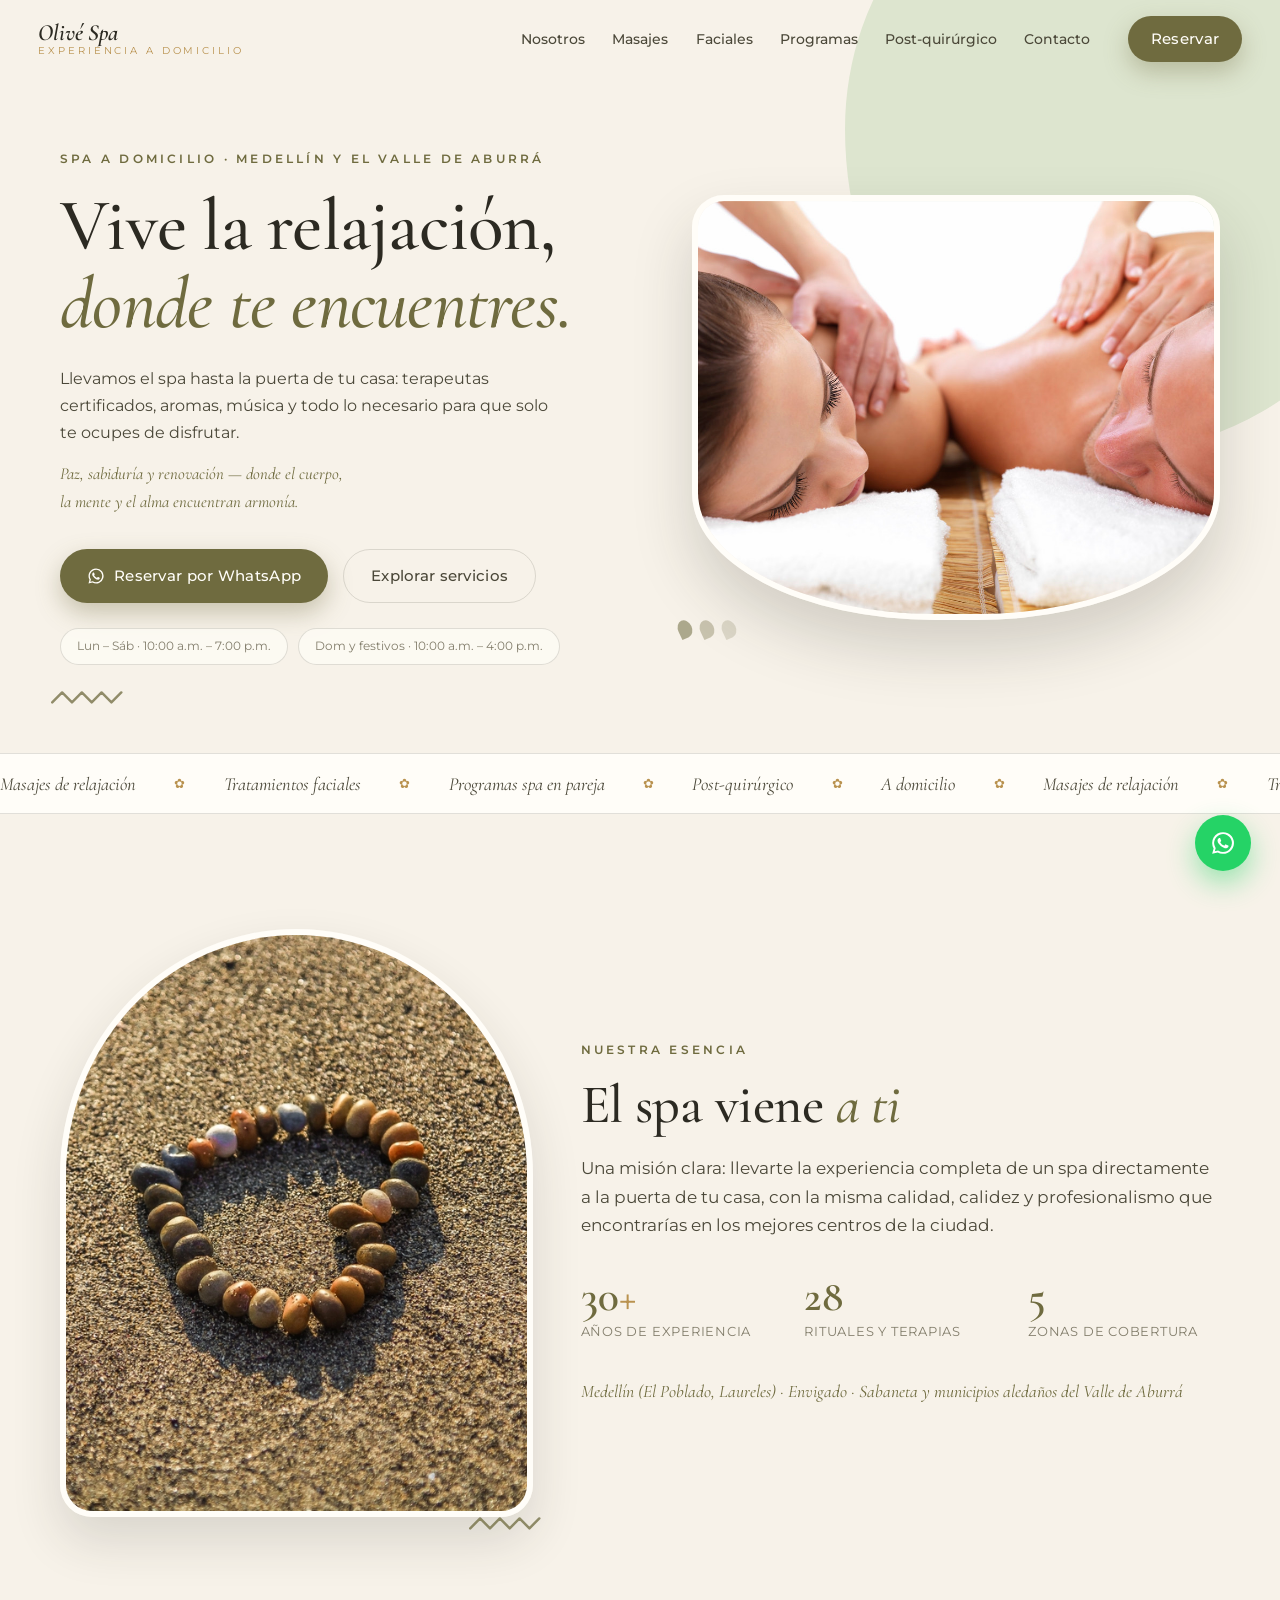
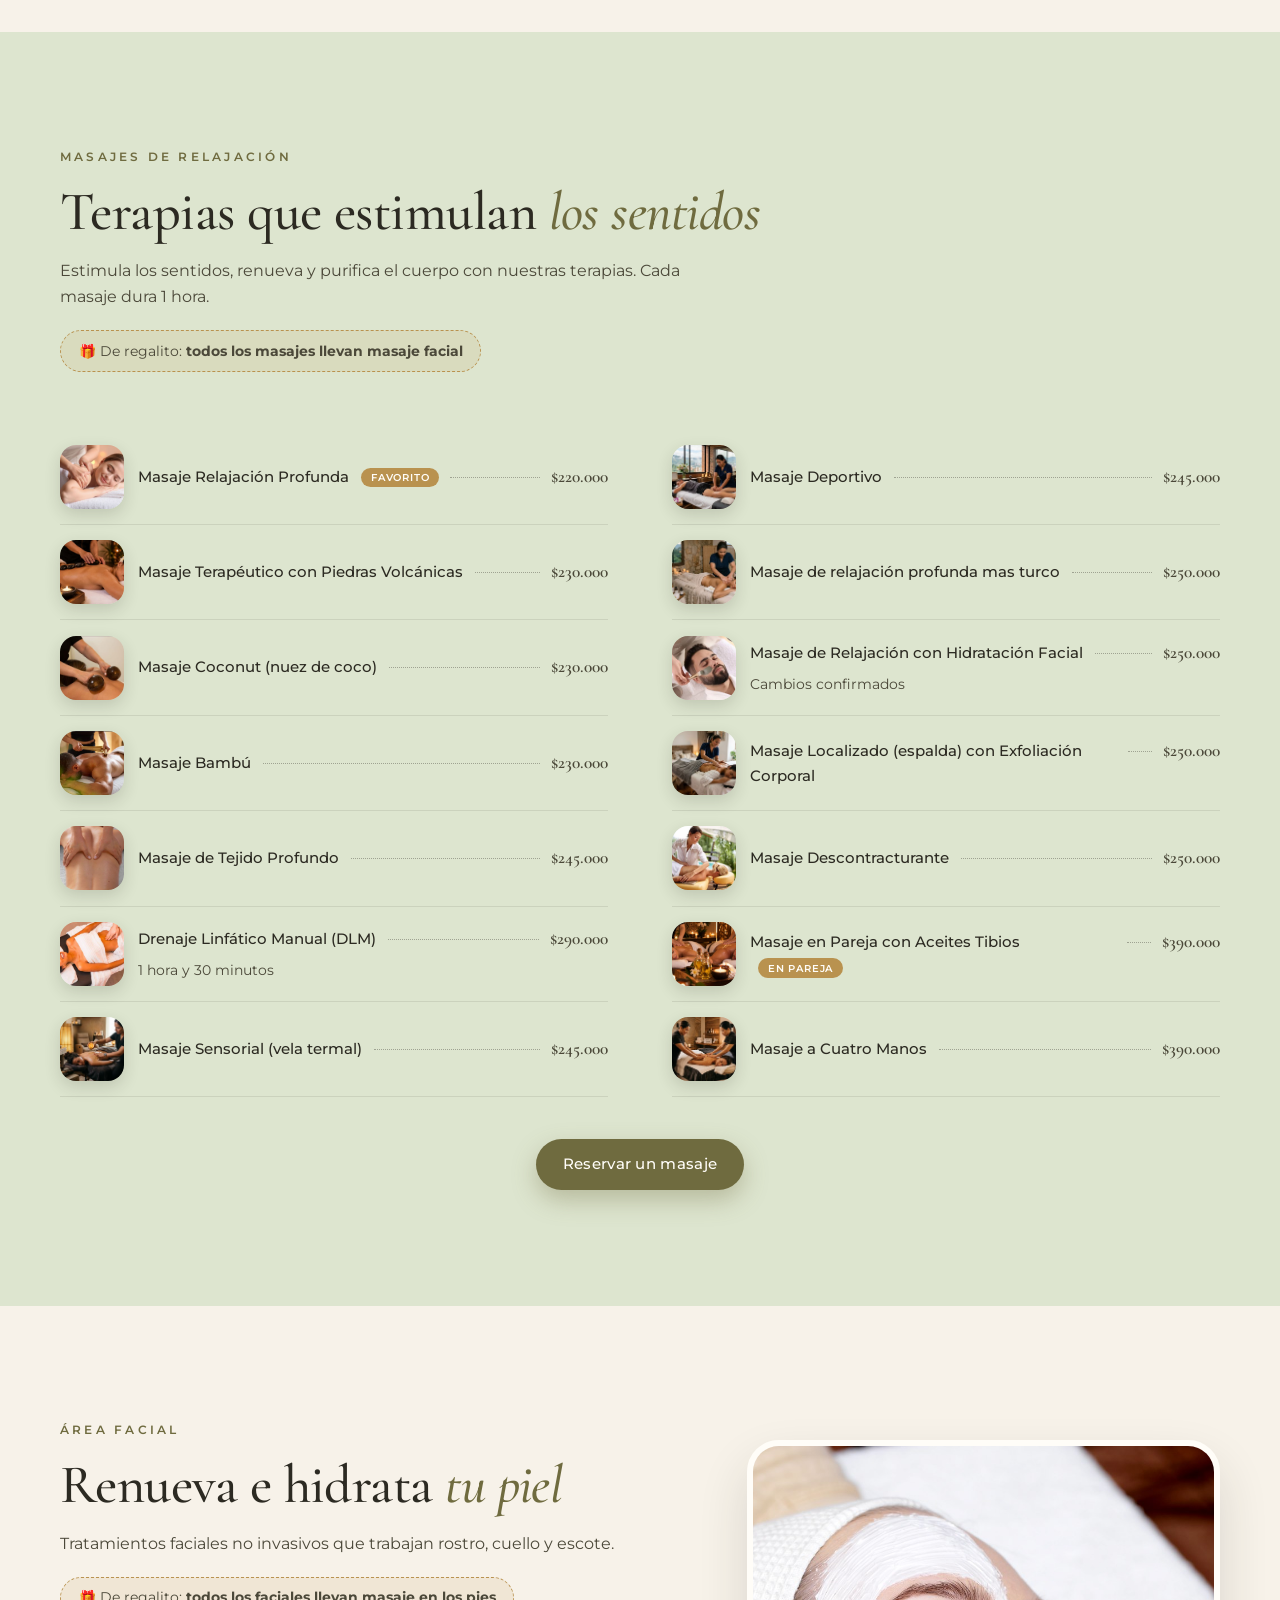
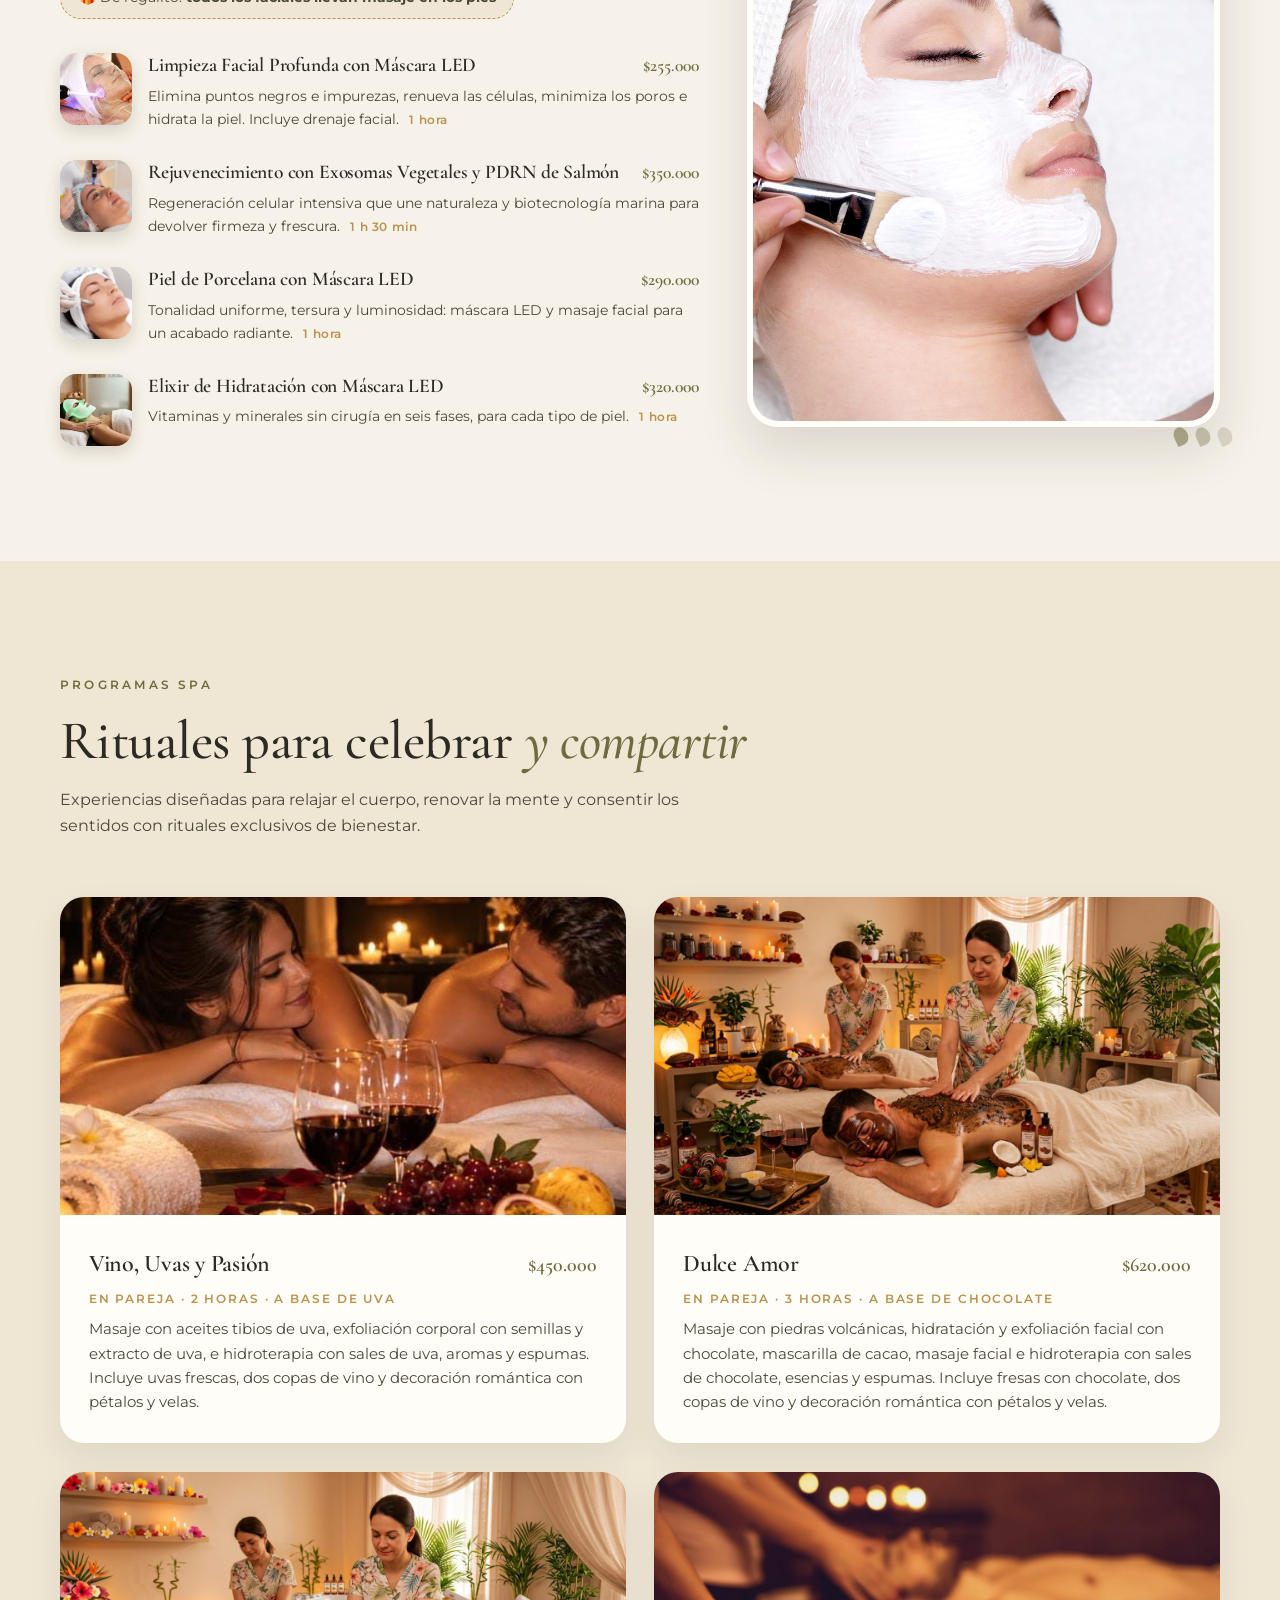
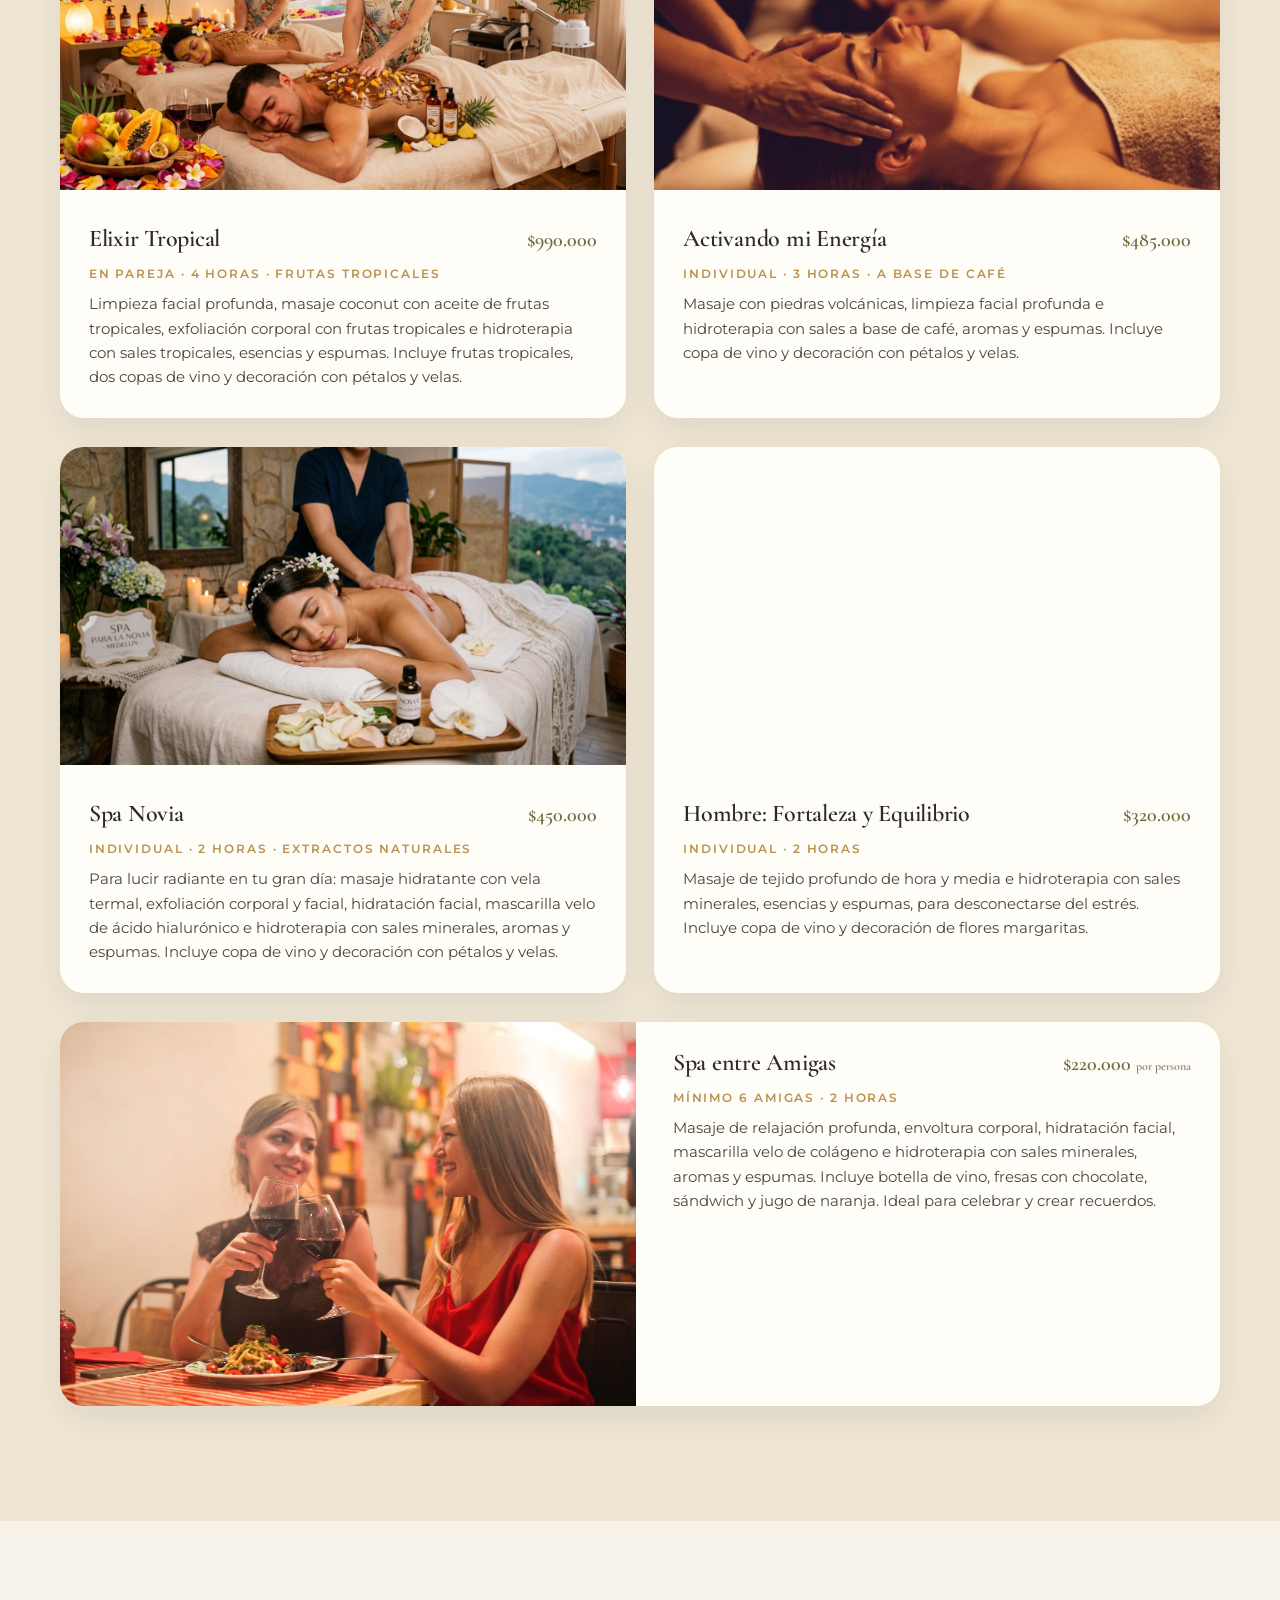
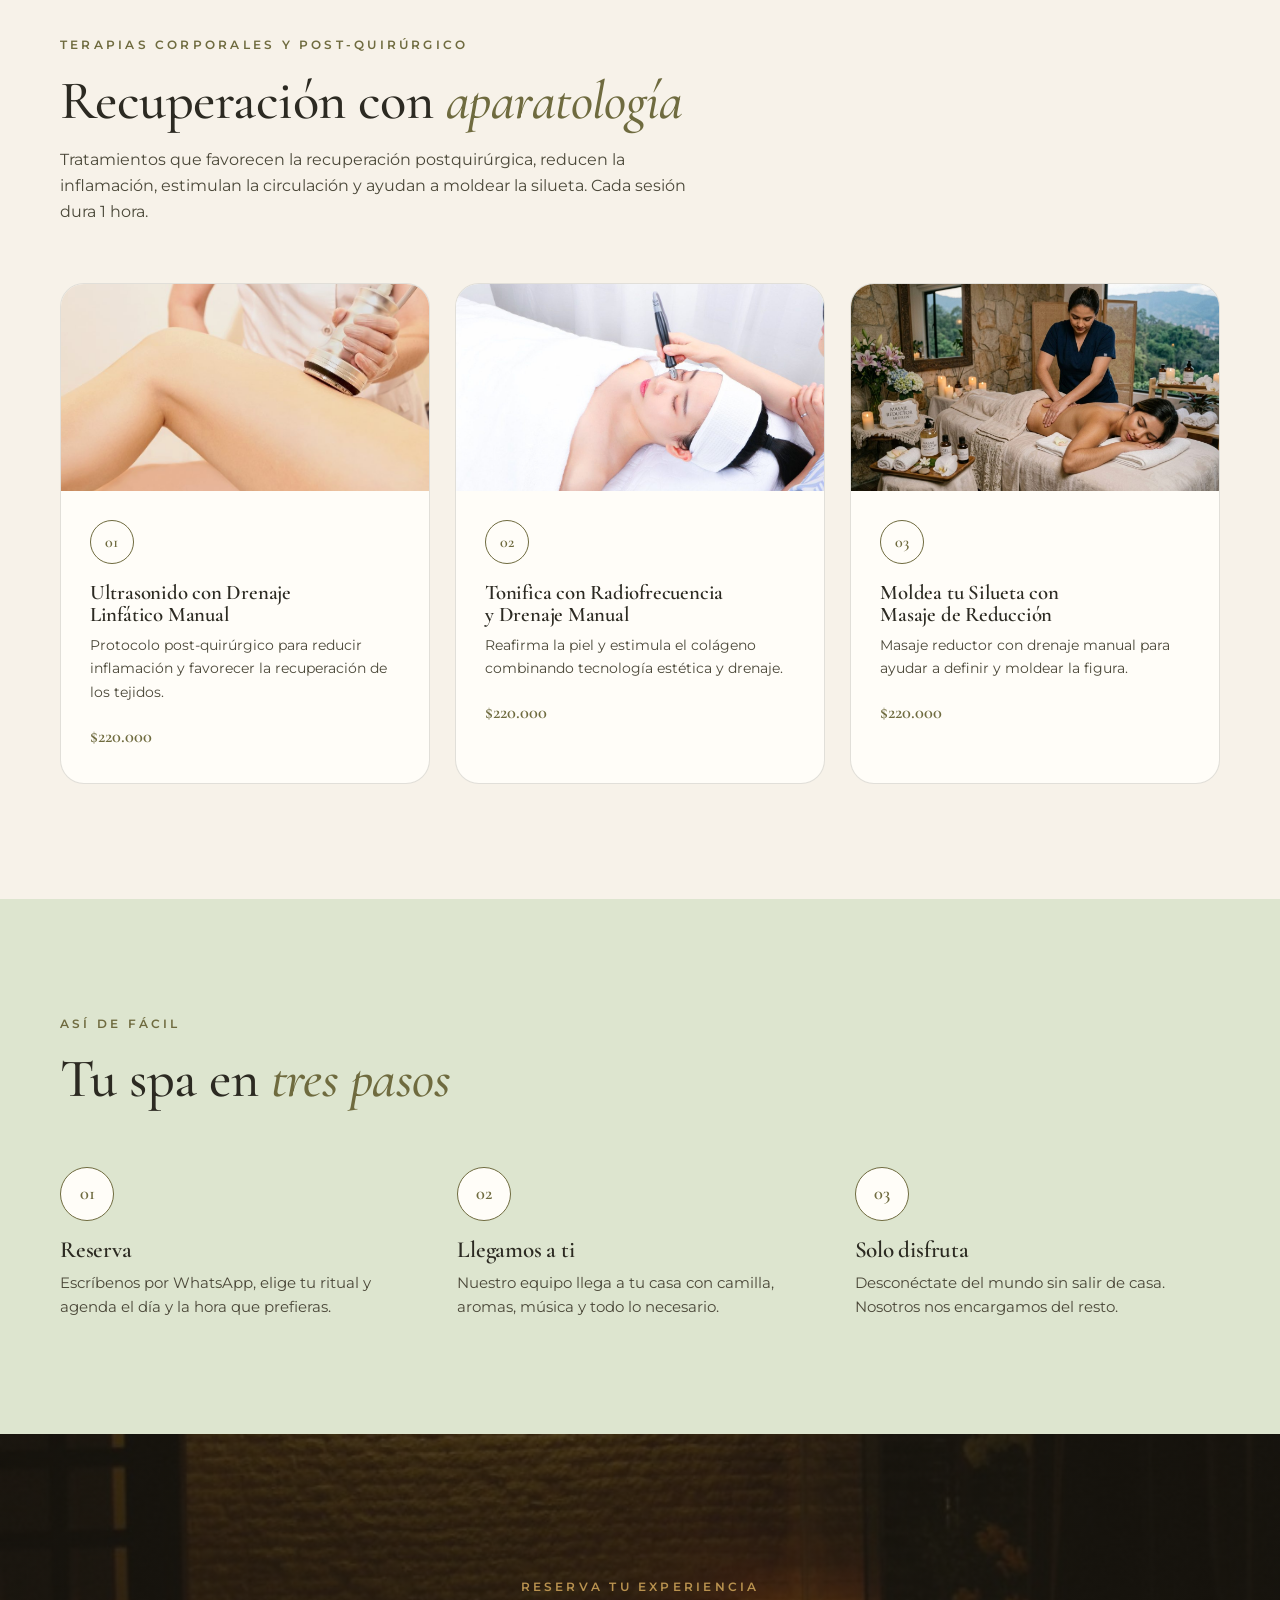
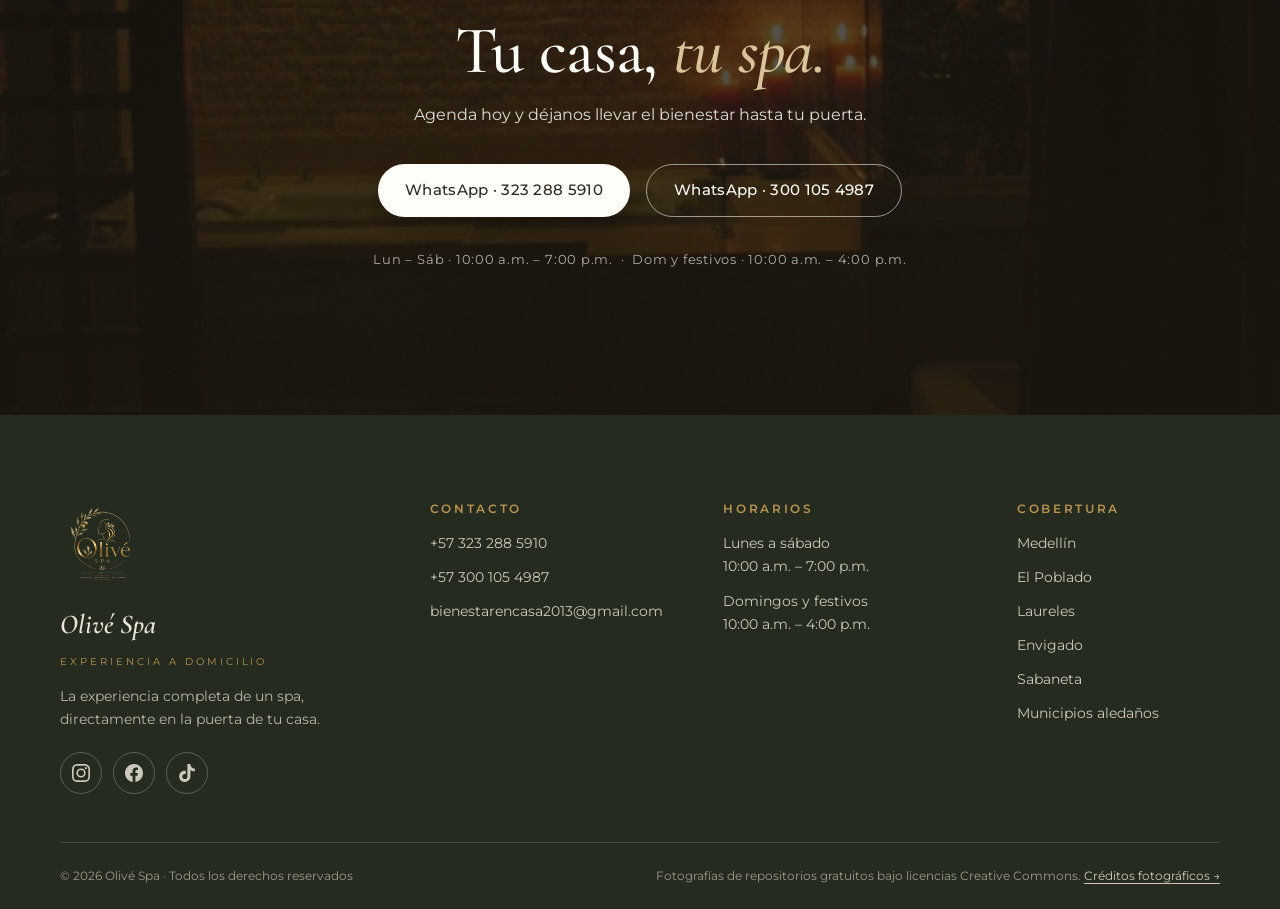
==== index.html @ a94f6bf2 "Contenido actualizado desde el panel (1) - fotos facial-rejuvenecimiento-exosomas: 1 foto(s), 1 nuev" ====
<!doctype html>
<html lang="es" class="no-js">
<head>
  <meta charset="utf-8" />
  <script>document.documentElement.classList.remove("no-js");</script>
  <meta name="viewport" content="width=device-width, initial-scale=1" />
  <title>Olivé Spa — Spa a domicilio en Medellín · Masajes, faciales y rituales</title>
  <meta name="description" content="Olivé Spa: vive la relajación donde te encuentres. Llevamos el spa hasta la puerta de tu casa: masajes, tratamientos faciales, programas spa en pareja y terapias post-quirúrgicas en Medellín (El Poblado, Laureles), Envigado y Sabaneta." />
  <link rel="canonical" href="https://olivespamedellin.com/" />
  <meta property="og:type" content="website" />
  <meta property="og:title" content="Olivé Spa — Spa a domicilio en Medellín" />
  <meta property="og:description" content="Olivé Spa: vive la relajación donde te encuentres. Masajes, faciales y rituales de bienestar a domicilio en Medellín y el Valle de Aburrá." />
  <meta property="og:url" content="https://olivespamedellin.com/" />
  <meta property="og:image" content="https://olivespamedellin.com/assets/img/hero-masaje.jpg" data-foto="portada" />
  <meta property="og:locale" content="es_CO" />
  <link rel="icon" type="image/png" sizes="32x32" href="assets/brand/favicon-32.png" />
  <link rel="icon" type="image/png" sizes="16x16" href="assets/brand/favicon-16.png" />
  <link rel="apple-touch-icon" sizes="180x180" href="assets/brand/apple-touch-icon.png" />

  <link rel="preconnect" href="https://fonts.googleapis.com" />
  <link rel="preconnect" href="https://fonts.gstatic.com" crossorigin />
  <link rel="stylesheet" href="https://fonts.googleapis.com/css2?family=Cormorant+Garamond:ital,wght@0,400;0,500;0,600;1,400;1,500&family=Montserrat:wght@300;400;500;600&display=swap" />

  <link rel="preload" as="image" href="assets/img/hero-masaje.jpg" fetchpriority="high" data-foto="portada" />
  <link rel="stylesheet" href="styles.css?v=2026092502" />
</head>
<body>
  <a class="skip-link" href="#main">Saltar al contenido</a>

  <!-- ============================ NAV ============================ -->
  <header class="nav" data-nav>
    <div class="nav-inner">
      <a class="nav-brand" href="#inicio">
        <span class="nav-brand-name">Olivé Spa</span>
        <span class="nav-brand-tag">experiencia a domicilio</span>
      </a>
      <nav class="nav-links" data-nav-links aria-label="Navegación principal">
        <a href="#nosotros">Nosotros</a>
        <a href="#masajes">Masajes</a>
        <a href="#faciales">Faciales</a>
        <a href="#programas">Programas</a>
        <a href="#postquirurgico">Post-quirúrgico</a>
        <a href="#contacto">Contacto</a>
      </nav>
      <a class="btn btn-primary nav-cta" href="https://wa.me/573232885910?text=Hola%2C%20Oliv%C3%A9%20Spa%20%F0%9F%8C%BF%20Quiero%20reservar%20una%20experiencia%20de%20spa%20a%20domicilio." target="_blank" rel="noopener">Reservar</a>
      <button class="nav-burger" data-burger aria-label="Abrir menú" aria-expanded="false">
        <span></span><span></span><span></span>
      </button>
    </div>
  </header>

  <main id="main">
    <!-- ============================ HERO ============================ -->
    <section class="hero" id="inicio">
      <div class="hero-blob" aria-hidden="true"></div>
      <svg class="squiggle squiggle-hero" viewBox="0 0 120 24" aria-hidden="true"><path d="M2 20 L18 4 L34 20 L50 4 L66 20 L82 4 L98 20 L114 4" fill="none" stroke="currentColor" stroke-width="4" stroke-linecap="round" stroke-linejoin="round"/></svg>
      <div class="hero-inner">
        <div class="hero-copy">
          <p class="kicker reveal">Spa a domicilio · Medellín y el Valle de Aburrá</p>
          <h1 class="hero-title reveal">Vive la relajación,<br /><em>donde te encuentres.</em></h1>
          <p class="hero-sub reveal">Llevamos el spa hasta la puerta de tu casa: terapeutas certificados, aromas, música y todo lo necesario para que solo te ocupes de disfrutar.</p>
          <p class="hero-tagline reveal">Paz, sabiduría y renovación — donde el cuerpo, la mente y el alma encuentran armonía.</p>
          <div class="hero-actions reveal">
            <a class="btn btn-primary" href="https://wa.me/573232885910?text=Hola%2C%20Oliv%C3%A9%20Spa%20%F0%9F%8C%BF%20Quiero%20reservar%20una%20experiencia%20de%20spa%20a%20domicilio." target="_blank" rel="noopener">
              <svg viewBox="0 0 24 24" width="18" height="18" aria-hidden="true"><path fill="currentColor" d="M12 2a10 10 0 0 0-8.66 15L2 22l5.16-1.32A10 10 0 1 0 12 2Zm0 18.2a8.2 8.2 0 0 1-4.18-1.14l-.3-.18-3.06.78.82-2.98-.2-.31A8.2 8.2 0 1 1 12 20.2Zm4.5-6.13c-.25-.12-1.47-.72-1.7-.8s-.39-.13-.56.12-.64.8-.78.97-.29.19-.54.06a6.7 6.7 0 0 1-3.35-2.93c-.25-.43.25-.4.72-1.33a.45.45 0 0 0-.02-.43c-.06-.12-.56-1.34-.76-1.84s-.4-.42-.56-.43h-.48a.93.93 0 0 0-.67.31 2.81 2.81 0 0 0-.87 2.09 4.89 4.89 0 0 0 1.02 2.58 11.16 11.16 0 0 0 4.27 3.77 14.3 14.3 0 0 0 1.42.53 3.42 3.42 0 0 0 1.57.1 2.57 2.57 0 0 0 1.68-1.19 2.08 2.08 0 0 0 .14-1.19c-.06-.1-.23-.17-.48-.29Z"/></svg>
              Reservar por WhatsApp
            </a>
            <a class="btn btn-ghost" href="#masajes">Explorar servicios</a>
          </div>
          <div class="hero-chips reveal">
            <span class="chip">Lun – Sáb · 10:00 a.m. – 7:00 p.m.</span>
            <span class="chip">Dom y festivos · 10:00 a.m. – 4:00 p.m.</span>
          </div>
        </div>
        <div class="hero-media reveal">
          <figure class="hero-figure">
            <img src="assets/img/hero-masaje.jpg" alt="Masaje de relajación en pareja sobre toallas blancas" fetchpriority="high" loading="eager" data-foto="portada" data-foto-etiqueta="Foto principal (portada)" />
          </figure>
          <div class="hero-dots" aria-hidden="true"><span></span><span></span><span></span></div>
        </div>
      </div>
    </section>

    <!-- ============================ MARQUEE ============================ -->
    <div class="marquee" aria-hidden="true">
      <div class="marquee-track">
        <span>Masajes de relajación</span><i>✿</i><span>Tratamientos faciales</span><i>✿</i><span>Programas spa en pareja</span><i>✿</i><span>Post-quirúrgico</span><i>✿</i><span>A domicilio</span><i>✿</i>
        <span>Masajes de relajación</span><i>✿</i><span>Tratamientos faciales</span><i>✿</i><span>Programas spa en pareja</span><i>✿</i><span>Post-quirúrgico</span><i>✿</i><span>A domicilio</span><i>✿</i>
      </div>
    </div>

    <!-- ============================ NOSOTROS ============================ -->
    <section class="about section" id="nosotros">
      <div class="container about-grid">
        <div class="about-media reveal">
          <figure class="about-figure">
            <img src="assets/img/detalle-piedras.jpg" alt="Corazón formado con piedras de colores sobre arena" loading="lazy" decoding="async" data-foto="nosotros" data-foto-etiqueta="Foto de «Nuestra esencia»" />
          </figure>
          <svg class="squiggle squiggle-about" viewBox="0 0 120 24" aria-hidden="true"><path d="M2 20 L18 4 L34 20 L50 4 L66 20 L82 4 L98 20 L114 4" fill="none" stroke="currentColor" stroke-width="4" stroke-linecap="round" stroke-linejoin="round"/></svg>
        </div>
        <div class="about-copy">
          <p class="kicker reveal">Nuestra esencia</p>
          <h2 class="section-title reveal">El spa viene <em>a ti</em></h2>
          <p class="lead reveal">Una misión clara: llevarte la experiencia completa de un spa directamente a la puerta de tu casa, con la misma calidad, calidez y profesionalismo que encontrarías en los mejores centros de la ciudad.</p>
          <ul class="stats reveal">
            <li class="plus"><strong data-count-to="30">0</strong><span>años de experiencia</span></li>
            <li><strong data-count-to="28">0</strong><span>rituales y terapias</span></li>
            <li><strong data-count-to="5">0</strong><span>zonas de cobertura</span></li>
          </ul>
          <p class="about-coverage reveal">Medellín (El Poblado, Laureles) · Envigado · Sabaneta y municipios aledaños del Valle de Aburrá</p>
        </div>
      </div>
    </section>

    <!-- ============================ MASAJES ============================ -->
    <section class="masajes section section-sage" id="masajes">
      <div class="container">
        <header class="section-head">
          <p class="kicker reveal">Masajes de relajación</p>
          <h2 class="section-title reveal">Terapias que estimulan <em>los sentidos</em></h2>
          <p class="section-sub reveal">Estimula los sentidos, renueva y purifica el cuerpo con nuestras terapias. Cada masaje dura 1 hora.</p>
          <p class="gift reveal">🎁 De regalito: <strong>todos los masajes llevan masaje facial</strong></p>
        </header>
        <div class="menu-grid">
          <ul class="menu-list reveal">
            <li><div class="galeria galeria-mini" data-galeria="masaje-relajacion-profunda" data-cantidad="1" role="button" tabindex="0"><img src="assets/img/servicios/masaje-relajacion-profunda-mini.jpg" data-grande="assets/img/servicios/masaje-relajacion-profunda.jpg" alt="Masaje Relajación Profunda" loading="lazy" decoding="async" /></div><div class="menu-item"><div class="menu-row"><span class="menu-name"><span data-texto="masaje-relajacion-profunda:nombre">Masaje Relajación Profunda</span> <em class="tag">favorito</em></span><span class="menu-dots"></span><span class="menu-price" data-tarifa="masaje-relajacion-profunda">$220.000</span></div><p class="menu-desc" data-texto="masaje-relajacion-profunda:descripcion"></p></div></li>
            <li><div class="galeria galeria-mini" data-galeria="masaje-piedras-volcanicas" data-cantidad="1" role="button" tabindex="0"><img src="assets/img/panel/masaje-piedras-volcanicas-20261014220955-837e-1-mini.jpg" data-grande="assets/img/panel/masaje-piedras-volcanicas-20261014220955-837e-1.jpg" alt="Masaje Terapéutico con Piedras Volcánicas" loading="lazy" decoding="async" /></div><div class="menu-item"><div class="menu-row"><span class="menu-name"><span data-texto="masaje-piedras-volcanicas:nombre">Masaje Terapéutico con Piedras Volcánicas</span></span><span class="menu-dots"></span><span class="menu-price" data-tarifa="masaje-piedras-volcanicas">$230.000</span></div><p class="menu-desc" data-texto="masaje-piedras-volcanicas:descripcion"></p></div></li>
            <li><div class="galeria galeria-mini" data-galeria="masaje-coconut" data-cantidad="1" role="button" tabindex="0"><img src="assets/img/panel/masaje-coconut-20261014220955-837e-1-mini.jpg" data-grande="assets/img/panel/masaje-coconut-20261014220955-837e-1.jpg" alt="Masaje Coconut (nuez de coco)" loading="lazy" decoding="async" /></div><div class="menu-item"><div class="menu-row"><span class="menu-name"><span data-texto="masaje-coconut:nombre">Masaje Coconut (nuez de coco)</span></span><span class="menu-dots"></span><span class="menu-price" data-tarifa="masaje-coconut">$230.000</span></div><p class="menu-desc" data-texto="masaje-coconut:descripcion"></p></div></li>
            <li><div class="galeria galeria-mini" data-galeria="masaje-bambu" data-cantidad="1" role="button" tabindex="0"><img src="assets/img/panel/masaje-bambu-20261014220955-837e-1-mini.jpg" data-grande="assets/img/panel/masaje-bambu-20261014220955-837e-1.jpg" alt="Masaje Bambú" loading="lazy" decoding="async" /></div><div class="menu-item"><div class="menu-row"><span class="menu-name"><span data-texto="masaje-bambu:nombre">Masaje Bambú</span></span><span class="menu-dots"></span><span class="menu-price" data-tarifa="masaje-bambu">$230.000</span></div><p class="menu-desc" data-texto="masaje-bambu:descripcion"></p></div></li>
            <li><div class="galeria galeria-mini" data-galeria="masaje-tejido-profundo" data-cantidad="1" role="button" tabindex="0"><img src="assets/img/panel/masaje-tejido-profundo-20261015041839-c3ba-1-mini.jpg" data-grande="assets/img/panel/masaje-tejido-profundo-20261015041839-c3ba-1.jpg" alt="Masaje de Tejido Profundo" loading="lazy" decoding="async" /></div><div class="menu-item"><div class="menu-row"><span class="menu-name"><span data-texto="masaje-tejido-profundo:nombre">Masaje de Tejido Profundo</span></span><span class="menu-dots"></span><span class="menu-price" data-tarifa="masaje-tejido-profundo">$245.000</span></div><p class="menu-desc" data-texto="masaje-tejido-profundo:descripcion"></p></div></li>
            <li><div class="galeria galeria-mini" data-galeria="drenaje-linfatico-manual" data-cantidad="1" role="button" tabindex="0"><img src="assets/img/panel/drenaje-linfatico-manual-20261014222613-39e3-1-mini.jpg" data-grande="assets/img/panel/drenaje-linfatico-manual-20261014222613-39e3-1.jpg" alt="Drenaje Linfático Manual (DLM)" loading="lazy" decoding="async" /></div><div class="menu-item"><div class="menu-row"><span class="menu-name"><span data-texto="drenaje-linfatico-manual:nombre">Drenaje Linfático Manual (DLM)</span></span><span class="menu-dots"></span><span class="menu-price" data-tarifa="drenaje-linfatico-manual">$290.000</span></div><p class="menu-desc" data-texto="drenaje-linfatico-manual:descripcion">1 hora y 30 minutos</p></div></li>
            <li><div class="galeria galeria-mini" data-galeria="masaje-sensorial" data-cantidad="1" role="button" tabindex="0"><img src="assets/img/panel/masaje-sensorial-20261014220955-837e-1-mini.jpg" data-grande="assets/img/panel/masaje-sensorial-20261014220955-837e-1.jpg" alt="Masaje Sensorial (vela termal)" loading="lazy" decoding="async" /></div><div class="menu-item"><div class="menu-row"><span class="menu-name"><span data-texto="masaje-sensorial:nombre">Masaje Sensorial (vela termal)</span></span><span class="menu-dots"></span><span class="menu-price" data-tarifa="masaje-sensorial">$245.000</span></div><p class="menu-desc" data-texto="masaje-sensorial:descripcion"></p></div></li>
          </ul>
          <ul class="menu-list reveal">
            <li><div class="galeria galeria-mini" data-galeria="masaje-deportivo" data-cantidad="1" role="button" tabindex="0"><img src="assets/img/panel/masaje-deportivo-20261014222034-ba41-1-mini.jpg" data-grande="assets/img/panel/masaje-deportivo-20261014222034-ba41-1.jpg" alt="Masaje Deportivo" loading="lazy" decoding="async" /></div><div class="menu-item"><div class="menu-row"><span class="menu-name"><span data-texto="masaje-deportivo:nombre">Masaje Deportivo</span></span><span class="menu-dots"></span><span class="menu-price" data-tarifa="masaje-deportivo">$245.000</span></div><p class="menu-desc" data-texto="masaje-deportivo:descripcion"></p></div></li>
            <li><div class="galeria galeria-mini" data-galeria="masaje-piernas-cansadas" data-cantidad="1" role="button" tabindex="0"><img src="assets/img/panel/masaje-piernas-cansadas-20261014222034-ba41-1-mini.jpg" data-grande="assets/img/panel/masaje-piernas-cansadas-20261014222034-ba41-1.jpg" alt="Masaje de relajación profunda mas turco" loading="lazy" decoding="async" /></div><div class="menu-item"><div class="menu-row"><span class="menu-name"><span data-texto="masaje-piernas-cansadas:nombre">Masaje de relajación profunda mas turco</span></span><span class="menu-dots"></span><span class="menu-price" data-tarifa="masaje-piernas-cansadas">$250.000</span></div><p class="menu-desc" data-texto="masaje-piernas-cansadas:descripcion"></p></div></li>
            <li><div class="galeria galeria-mini" data-galeria="masaje-relajacion-hidratacion-facial" data-cantidad="1" role="button" tabindex="0"><img src="assets/img/panel/masaje-relajacion-hidratacion-facial-20260926042613-c0b6-1-mini.jpg" data-grande="assets/img/panel/masaje-relajacion-hidratacion-facial-20260926042613-c0b6-1.jpg" alt="Masaje de Relajación con Hidratación Facial" loading="lazy" decoding="async" /></div><div class="menu-item"><div class="menu-row"><span class="menu-name"><span data-texto="masaje-relajacion-hidratacion-facial:nombre">Masaje de Relajación con Hidratación Facial</span></span><span class="menu-dots"></span><span class="menu-price" data-tarifa="masaje-relajacion-hidratacion-facial">$250.000</span></div><p class="menu-desc" data-texto="masaje-relajacion-hidratacion-facial:descripcion">Cambios confirmados</p></div></li>
            <li><div class="galeria galeria-mini" data-galeria="masaje-localizado-exfoliacion" data-cantidad="1" role="button" tabindex="0"><img src="assets/img/panel/masaje-localizado-exfoliacion-20261014220955-837e-1-mini.jpg" data-grande="assets/img/panel/masaje-localizado-exfoliacion-20261014220955-837e-1.jpg" alt="Masaje Localizado (espalda) con Exfoliación Corporal" loading="lazy" decoding="async" /></div><div class="menu-item"><div class="menu-row"><span class="menu-name"><span data-texto="masaje-localizado-exfoliacion:nombre">Masaje Localizado (espalda) con Exfoliación Corporal</span></span><span class="menu-dots"></span><span class="menu-price" data-tarifa="masaje-localizado-exfoliacion">$250.000</span></div><p class="menu-desc" data-texto="masaje-localizado-exfoliacion:descripcion"></p></div></li>
            <li><div class="galeria galeria-mini" data-galeria="masaje-descontracturante" data-cantidad="1" role="button" tabindex="0"><img src="assets/img/panel/masaje-descontracturante-20261014224217-3dc0-1-mini.jpg" data-grande="assets/img/panel/masaje-descontracturante-20261014224217-3dc0-1.jpg" alt="Masaje Descontracturante" loading="lazy" decoding="async" /></div><div class="menu-item"><div class="menu-row"><span class="menu-name"><span data-texto="masaje-descontracturante:nombre">Masaje Descontracturante</span></span><span class="menu-dots"></span><span class="menu-price" data-tarifa="masaje-descontracturante">$250.000</span></div><p class="menu-desc" data-texto="masaje-descontracturante:descripcion"></p></div></li>
            <li><div class="galeria galeria-mini" data-galeria="masaje-en-pareja" data-cantidad="1" role="button" tabindex="0"><img src="assets/img/panel/masaje-en-pareja-20261014224217-3dc0-1-mini.jpg" data-grande="assets/img/panel/masaje-en-pareja-20261014224217-3dc0-1.jpg" alt="Masaje en Pareja con Aceites Tibios" loading="lazy" decoding="async" /></div><div class="menu-item"><div class="menu-row"><span class="menu-name"><span data-texto="masaje-en-pareja:nombre">Masaje en Pareja con Aceites Tibios</span> <em class="tag">en pareja</em></span><span class="menu-dots"></span><span class="menu-price" data-tarifa="masaje-en-pareja">$390.000</span></div><p class="menu-desc" data-texto="masaje-en-pareja:descripcion"></p></div></li>
            <li><div class="galeria galeria-mini" data-galeria="masaje-cuatro-manos" data-cantidad="1" role="button" tabindex="0"><img src="assets/img/panel/masaje-cuatro-manos-20261014220955-837e-1-mini.jpg" data-grande="assets/img/panel/masaje-cuatro-manos-20261014220955-837e-1.jpg" alt="Masaje a Cuatro Manos" loading="lazy" decoding="async" /></div><div class="menu-item"><div class="menu-row"><span class="menu-name"><span data-texto="masaje-cuatro-manos:nombre">Masaje a Cuatro Manos</span></span><span class="menu-dots"></span><span class="menu-price" data-tarifa="masaje-cuatro-manos">$390.000</span></div><p class="menu-desc" data-texto="masaje-cuatro-manos:descripcion"></p></div></li>
          </ul>
        </div>
        <div class="section-cta reveal">
          <a class="btn btn-primary" href="https://wa.me/573232885910?text=Hola%2C%20Oliv%C3%A9%20Spa%20%F0%9F%8C%BF%20Quiero%20reservar%20un%20masaje%20a%20domicilio." target="_blank" rel="noopener">Reservar un masaje</a>
        </div>
      </div>
    </section>

    <!-- ============================ FACIALES ============================ -->
    <section class="faciales section" id="faciales">
      <div class="container split-grid">
        <div class="split-copy">
          <p class="kicker reveal">Área facial</p>
          <h2 class="section-title reveal">Renueva e hidrata <em>tu piel</em></h2>
          <p class="section-sub reveal">Tratamientos faciales no invasivos que trabajan rostro, cuello y escote.</p>
          <p class="gift reveal">🎁 De regalito: <strong>todos los faciales llevan masaje en los pies</strong></p>
          <ul class="feature-list reveal">
            <li>
              <div class="galeria galeria-mini" data-galeria="facial-limpieza-profunda" data-cantidad="1" role="button" tabindex="0"><img src="assets/img/panel/facial-limpieza-profunda-20261015041839-c3ba-1-mini.jpg" data-grande="assets/img/panel/facial-limpieza-profunda-20261015041839-c3ba-1.jpg" alt="Limpieza Facial Profunda con Máscara LED" loading="lazy" decoding="async" /></div>
              <div class="feature-body">
                <div class="feature-head"><h3 data-texto="facial-limpieza-profunda:nombre">Limpieza Facial Profunda con Máscara LED</h3><span class="feature-price" data-tarifa="facial-limpieza-profunda">$255.000</span></div>
                <p><span data-texto="facial-limpieza-profunda:descripcion">Elimina puntos negros e impurezas, renueva las células, minimiza los poros e hidrata la piel. Incluye drenaje facial.</span> <small data-texto="facial-limpieza-profunda:detalle">1 hora</small></p>
              </div>
            </li>
            <li>
              <div class="galeria galeria-mini" data-galeria="facial-rejuvenecimiento-exosomas" data-cantidad="1" role="button" tabindex="0"><img src="assets/img/panel/facial-rejuvenecimiento-exosomas-20261015042329-c6e5-1-mini.jpg" data-grande="assets/img/panel/facial-rejuvenecimiento-exosomas-20261015042329-c6e5-1.jpg" alt="Rejuvenecimiento con Exosomas Vegetales y PDRN de Salmón" loading="lazy" decoding="async" /></div>
              <div class="feature-body">
                <div class="feature-head"><h3 data-texto="facial-rejuvenecimiento-exosomas:nombre">Rejuvenecimiento con Exosomas Vegetales y PDRN de Salmón</h3><span class="feature-price" data-tarifa="facial-rejuvenecimiento-exosomas">$350.000</span></div>
                <p><span data-texto="facial-rejuvenecimiento-exosomas:descripcion">Regeneración celular intensiva que une naturaleza y biotecnología marina para devolver firmeza y frescura.</span> <small data-texto="facial-rejuvenecimiento-exosomas:detalle">1 h 30 min</small></p>
              </div>
            </li>
            <li>
              <div class="galeria galeria-mini" data-galeria="facial-piel-de-porcelana" data-cantidad="1" role="button" tabindex="0"><img src="assets/img/panel/facial-piel-de-porcelana-20261015041839-c3ba-1-mini.jpg" data-grande="assets/img/panel/facial-piel-de-porcelana-20261015041839-c3ba-1.jpg" alt="Piel de Porcelana con Máscara LED" loading="lazy" decoding="async" /></div>
              <div class="feature-body">
                <div class="feature-head"><h3 data-texto="facial-piel-de-porcelana:nombre">Piel de Porcelana con Máscara LED</h3><span class="feature-price" data-tarifa="facial-piel-de-porcelana">$290.000</span></div>
                <p><span data-texto="facial-piel-de-porcelana:descripcion">Tonalidad uniforme, tersura y luminosidad: máscara LED y masaje facial para un acabado radiante.</span> <small data-texto="facial-piel-de-porcelana:detalle">1 hora</small></p>
              </div>
            </li>
            <li>
              <div class="galeria galeria-mini" data-galeria="facial-elixir-hidratacion" data-cantidad="1" role="button" tabindex="0"><img src="assets/img/panel/facial-elixir-hidratacion-20261014220955-837e-1-mini.jpg" data-grande="assets/img/panel/facial-elixir-hidratacion-20261014220955-837e-1.jpg" alt="Elixir de Hidratación con Máscara LED" loading="lazy" decoding="async" /></div>
              <div class="feature-body">
                <div class="feature-head"><h3 data-texto="facial-elixir-hidratacion:nombre">Elixir de Hidratación con Máscara LED</h3><span class="feature-price" data-tarifa="facial-elixir-hidratacion">$320.000</span></div>
                <p><span data-texto="facial-elixir-hidratacion:descripcion">Vitaminas y minerales sin cirugía en seis fases, para cada tipo de piel.</span> <small data-texto="facial-elixir-hidratacion:detalle">1 hora</small></p>
              </div>
            </li>
          </ul>
        </div>
        <div class="split-media reveal">
          <figure class="split-figure">
            <img src="assets/img/facial-mascarilla.jpg" alt="Aplicación de mascarilla facial con brocha en un spa" loading="lazy" decoding="async" data-foto="faciales" data-foto-etiqueta="Foto de la sección de faciales" />
          </figure>
          <div class="hero-dots" aria-hidden="true"><span></span><span></span><span></span></div>
        </div>
      </div>
    </section>

    <!-- ============================ PROGRAMAS SPA ============================ -->
    <section class="programas section section-sand" id="programas">
      <div class="container">
        <header class="section-head">
          <p class="kicker reveal">Programas spa</p>
          <h2 class="section-title reveal">Rituales para celebrar <em>y compartir</em></h2>
          <p class="section-sub reveal">Experiencias diseñadas para relajar el cuerpo, renovar la mente y consentir los sentidos con rituales exclusivos de bienestar.</p>
        </header>

        <div class="program-featured">
          <article class="program-card program-card-photo reveal">
            <div class="galeria galeria-portada" data-galeria="programa-vino-uvas-pasion" data-cantidad="1"><img src="assets/img/panel/programa-vino-uvas-pasion-20261014222613-39e3-1.jpg" data-grande="assets/img/panel/programa-vino-uvas-pasion-20261014222613-39e3-1.jpg" alt="Vino, Uvas y Pasión" loading="lazy" decoding="async" /></div>
            <div class="program-body">
              <div class="program-top"><h3 data-texto="programa-vino-uvas-pasion:nombre">Vino, Uvas y Pasión</h3><span class="program-price" data-tarifa="programa-vino-uvas-pasion">$450.000</span></div>
              <p class="program-meta" data-texto="programa-vino-uvas-pasion:detalle">En pareja · 2 horas · a base de uva</p>
              <p data-texto="programa-vino-uvas-pasion:descripcion">Masaje con aceites tibios de uva, exfoliación corporal con semillas y extracto de uva, e hidroterapia con sales de uva, aromas y espumas. Incluye uvas frescas, dos copas de vino y decoración romántica con pétalos y velas.</p>
            </div>
          </article>
          <article class="program-card program-card-photo reveal">
            <div class="galeria galeria-portada" data-galeria="programa-dulce-amor" data-cantidad="1"><img src="assets/img/panel/programa-dulce-amor-20261014224006-8c75-1.jpg" data-grande="assets/img/panel/programa-dulce-amor-20261014224006-8c75-1.jpg" alt="Dulce Amor" loading="lazy" decoding="async" /></div>
            <div class="program-body">
              <div class="program-top"><h3 data-texto="programa-dulce-amor:nombre">Dulce Amor</h3><span class="program-price" data-tarifa="programa-dulce-amor">$620.000</span></div>
              <p class="program-meta" data-texto="programa-dulce-amor:detalle">En pareja · 3 horas · a base de chocolate</p>
              <p data-texto="programa-dulce-amor:descripcion">Masaje con piedras volcánicas, hidratación y exfoliación facial con chocolate, mascarilla de cacao, masaje facial e hidroterapia con sales de chocolate, esencias y espumas. Incluye fresas con chocolate, dos copas de vino y decoración romántica con pétalos y velas.</p>
            </div>
          </article>
        </div>

        <div class="program-grid">
          <article class="program-card program-card-photo reveal">
            <div class="galeria galeria-portada" data-galeria="programa-coco-velvet" data-cantidad="1"><img src="assets/img/panel/programa-coco-velvet-20261014224006-8c75-1.jpg" data-grande="assets/img/panel/programa-coco-velvet-20261014224006-8c75-1.jpg" alt="Elixir Tropical" loading="lazy" decoding="async" /></div>
            <div class="program-body">
              <div class="program-top"><h3 data-texto="programa-coco-velvet:nombre">Elixir Tropical</h3><span class="program-price" data-tarifa="programa-coco-velvet">$990.000</span></div>
              <p class="program-meta" data-texto="programa-coco-velvet:detalle">En pareja · 4 horas · frutas tropicales</p>
              <p data-texto="programa-coco-velvet:descripcion">Limpieza facial profunda, masaje coconut con aceite de frutas tropicales, exfoliación corporal con frutas tropicales e hidroterapia con sales tropicales, esencias y espumas. Incluye frutas tropicales, dos copas de vino y decoración con pétalos y velas.</p>
            </div>
          </article>
          <article class="program-card program-card-photo reveal">
            <div class="galeria galeria-portada" data-galeria="programa-activando-mi-energia" data-cantidad="1"><img src="assets/img/panel/programa-activando-mi-energia-20261014225345-518b-1.jpg" data-grande="assets/img/panel/programa-activando-mi-energia-20261014225345-518b-1.jpg" alt="Activando mi Energía" loading="lazy" decoding="async" /></div>
            <div class="program-body">
              <div class="program-top"><h3 data-texto="programa-activando-mi-energia:nombre">Activando mi Energía</h3><span class="program-price" data-tarifa="programa-activando-mi-energia">$485.000</span></div>
              <p class="program-meta" data-texto="programa-activando-mi-energia:detalle">Individual · 3 horas · a base de café</p>
              <p data-texto="programa-activando-mi-energia:descripcion">Masaje con piedras volcánicas, limpieza facial profunda e hidroterapia con sales a base de café, aromas y espumas. Incluye copa de vino y decoración con pétalos y velas.</p>
            </div>
          </article>
          <article class="program-card program-card-photo reveal">
            <div class="galeria galeria-portada" data-galeria="programa-abrazo-de-luz" data-cantidad="1"><img src="assets/img/panel/programa-abrazo-de-luz-20261014221030-1b61-1.jpg" data-grande="assets/img/panel/programa-abrazo-de-luz-20261014221030-1b61-1.jpg" alt="Spa Novia" loading="lazy" decoding="async" /></div>
            <div class="program-body">
              <div class="program-top"><h3 data-texto="programa-abrazo-de-luz:nombre">Spa Novia</h3><span class="program-price" data-tarifa="programa-abrazo-de-luz">$450.000</span></div>
              <p class="program-meta" data-texto="programa-abrazo-de-luz:detalle">Individual · 2 horas · extractos naturales</p>
              <p data-texto="programa-abrazo-de-luz:descripcion">Para lucir radiante en tu gran día: masaje hidratante con vela termal, exfoliación corporal y facial, hidratación facial, mascarilla velo de ácido hialurónico e hidroterapia con sales minerales, aromas y espumas. Incluye copa de vino y decoración con pétalos y velas.</p>
            </div>
          </article>
          <article class="program-card program-card-photo reveal">
            <div class="galeria galeria-portada" data-galeria="programa-hombre-fortaleza" data-cantidad="1"><img src="assets/img/panel/programa-hombre-fortaleza-20261014222758-1c36-1.jpg" data-grande="assets/img/panel/programa-hombre-fortaleza-20261014222758-1c36-1.jpg" alt="Hombre: Fortaleza y Equilibrio" loading="lazy" decoding="async" /></div>
            <div class="program-body">
              <div class="program-top"><h3 data-texto="programa-hombre-fortaleza:nombre">Hombre: Fortaleza y Equilibrio</h3><span class="program-price" data-tarifa="programa-hombre-fortaleza">$320.000</span></div>
              <p class="program-meta" data-texto="programa-hombre-fortaleza:detalle">Individual · 2 horas</p>
              <p data-texto="programa-hombre-fortaleza:descripcion">Masaje de tejido profundo de hora y media e hidroterapia con sales minerales, esencias y espumas, para desconectarse del estrés. Incluye copa de vino y decoración de flores margaritas.</p>
            </div>
          </article>
          <article class="program-card program-card-photo program-card-wide reveal">
            <div class="galeria galeria-portada" data-galeria="programa-spa-entre-amigas" data-cantidad="1"><img src="assets/img/servicios/programa-spa-entre-amigas.jpg" data-grande="assets/img/servicios/programa-spa-entre-amigas.jpg" alt="Spa entre Amigas" loading="lazy" decoding="async" /></div>
            <div class="program-body">
              <div class="program-top"><h3 data-texto="programa-spa-entre-amigas:nombre">Spa entre Amigas</h3><span class="program-price"><span data-tarifa="programa-spa-entre-amigas">$220.000</span> <small>por persona</small></span></div>
              <p class="program-meta" data-texto="programa-spa-entre-amigas:detalle">Mínimo 6 amigas · 2 horas</p>
              <p data-texto="programa-spa-entre-amigas:descripcion">Masaje de relajación profunda, envoltura corporal, hidratación facial, mascarilla velo de colágeno e hidroterapia con sales minerales, aromas y espumas. Incluye botella de vino, fresas con chocolate, sándwich y jugo de naranja. Ideal para celebrar y crear recuerdos.</p>
            </div>
          </article>
        </div>
      </div>
    </section>

    <!-- ============================ POST-QUIRÚRGICO ============================ -->
    <section class="post section" id="postquirurgico">
      <div class="container">
        <header class="section-head">
          <p class="kicker reveal">Terapias corporales y post-quirúrgico</p>
          <h2 class="section-title reveal">Recuperación con <em>aparatología</em></h2>
          <p class="section-sub reveal">Tratamientos que favorecen la recuperación postquirúrgica, reducen la inflamación, estimulan la circulación y ayudan a moldear la silueta. Cada sesión dura 1 hora.</p>
        </header>
        <div class="post-grid">
          <article class="post-card post-card-photo reveal">
            <div class="galeria galeria-portada" data-galeria="post-ultrasonido-drenaje" data-cantidad="1"><img src="assets/img/panel/post-ultrasonido-drenaje-20261014225700-eb27-1.jpg" data-grande="assets/img/panel/post-ultrasonido-drenaje-20261014225700-eb27-1.jpg" alt="Ultrasonido con Drenaje Linfático Manual" loading="lazy" decoding="async" /></div>
            <div class="post-body">
              <span class="post-num">01</span>
              <h3 data-texto="post-ultrasonido-drenaje:nombre">Ultrasonido con Drenaje Linfático Manual</h3>
              <p data-texto="post-ultrasonido-drenaje:descripcion">Protocolo post-quirúrgico para reducir inflamación y favorecer la recuperación de los tejidos.</p>
              <span class="post-price" data-tarifa="post-ultrasonido-drenaje">$220.000</span>
            </div>
          </article>
          <article class="post-card post-card-photo reveal">
            <div class="galeria galeria-portada" data-galeria="post-radiofrecuencia-drenaje" data-cantidad="1"><img src="assets/img/servicios/post-radiofrecuencia-drenaje.jpg" data-grande="assets/img/servicios/post-radiofrecuencia-drenaje.jpg" alt="Tonifica con Radiofrecuencia y Drenaje Manual" loading="lazy" decoding="async" /></div>
            <div class="post-body">
              <span class="post-num">02</span>
              <h3 data-texto="post-radiofrecuencia-drenaje:nombre">Tonifica con Radiofrecuencia y Drenaje Manual</h3>
              <p data-texto="post-radiofrecuencia-drenaje:descripcion">Reafirma la piel y estimula el colágeno combinando tecnología estética y drenaje.</p>
              <span class="post-price" data-tarifa="post-radiofrecuencia-drenaje">$220.000</span>
            </div>
          </article>
          <article class="post-card post-card-photo reveal">
            <div class="galeria galeria-portada" data-galeria="post-moldea-silueta" data-cantidad="1"><img src="assets/img/panel/post-moldea-silueta-20261014221030-1b61-1.jpg" data-grande="assets/img/panel/post-moldea-silueta-20261014221030-1b61-1.jpg" alt="Moldea tu Silueta con Masaje de Reducción" loading="lazy" decoding="async" /></div>
            <div class="post-body">
              <span class="post-num">03</span>
              <h3 data-texto="post-moldea-silueta:nombre">Moldea tu Silueta con Masaje de Reducción</h3>
              <p data-texto="post-moldea-silueta:descripcion">Masaje reductor con drenaje manual para ayudar a definir y moldear la figura.</p>
              <span class="post-price" data-tarifa="post-moldea-silueta">$220.000</span>
            </div>
          </article>
        </div>
      </div>
    </section>

    <!-- ============================ CÓMO FUNCIONA ============================ -->
    <section class="steps section section-sage">
      <div class="container">
        <header class="section-head">
          <p class="kicker reveal">Así de fácil</p>
          <h2 class="section-title reveal">Tu spa en <em>tres pasos</em></h2>
        </header>
        <ol class="steps-grid">
          <li class="reveal"><span class="step-num">01</span><h3>Reserva</h3><p>Escríbenos por WhatsApp, elige tu ritual y agenda el día y la hora que prefieras.</p></li>
          <li class="reveal"><span class="step-num">02</span><h3>Llegamos a ti</h3><p>Nuestro equipo llega a tu casa con camilla, aromas, música y todo lo necesario.</p></li>
          <li class="reveal"><span class="step-num">03</span><h3>Solo disfruta</h3><p>Desconéctate del mundo sin salir de casa. Nosotros nos encargamos del resto.</p></li>
        </ol>
      </div>
    </section>

    <!-- ============================ CTA FINAL ============================ -->
    <section class="cta" id="contacto">
      <img class="cta-bg" src="assets/img/ritual-velas.jpg" alt="" aria-hidden="true" loading="lazy" decoding="async" data-foto="reserva" data-foto-etiqueta="Foto de fondo de «Reserva tu experiencia»" />
      <div class="cta-overlay" aria-hidden="true"></div>
      <div class="cta-inner">
        <p class="kicker reveal">Reserva tu experiencia</p>
        <h2 class="reveal">Tu casa, <em>tu spa.</em></h2>
        <p class="cta-sub reveal">Agenda hoy y déjanos llevar el bienestar hasta tu puerta.</p>
        <div class="cta-actions reveal">
          <a class="btn btn-light" href="https://wa.me/573232885910?text=Hola%2C%20Oliv%C3%A9%20Spa%20%F0%9F%8C%BF%20Quiero%20reservar%20una%20experiencia%20de%20spa%20a%20domicilio." target="_blank" rel="noopener">WhatsApp · 323 288 5910</a>
          <a class="btn btn-outline-light" href="https://wa.me/573001054987?text=Hola%2C%20Oliv%C3%A9%20Spa%20%F0%9F%8C%BF%20Quiero%20reservar%20una%20experiencia%20de%20spa%20a%20domicilio." target="_blank" rel="noopener">WhatsApp · 300 105 4987</a>
        </div>
        <p class="cta-schedule reveal">Lun – Sáb · 10:00 a.m. – 7:00 p.m. &nbsp;·&nbsp; Dom y festivos · 10:00 a.m. – 4:00 p.m.</p>
      </div>
    </section>
  </main>

  <!-- ============================ FOOTER ============================ -->
  <footer class="footer">
    <div class="container footer-grid">
      <div class="footer-brand">
        <img class="footer-logo-mark" src="assets/brand/olive-spa-logo.png" alt="" aria-hidden="true" loading="lazy" decoding="async" />
        <p class="footer-logo">Olivé Spa</p>
        <p class="footer-tag">Experiencia a domicilio</p>
        <p class="footer-mission">La experiencia completa de un spa, directamente en la puerta de tu casa.</p>
        <div class="footer-social">
          <a href="https://www.instagram.com/spamedellin_oficial" target="_blank" rel="noopener" aria-label="Instagram de Olivé Spa">
            <svg viewBox="0 0 24 24" width="18" height="18" aria-hidden="true"><path fill="currentColor" d="M12 2.2c3.2 0 3.6 0 4.85.07 1.17.05 1.8.25 2.23.41.56.22.96.48 1.38.9.42.42.68.82.9 1.38.16.42.36 1.06.41 2.23.06 1.26.07 1.64.07 4.85s0 3.6-.07 4.85c-.05 1.17-.25 1.8-.41 2.23-.22.56-.48.96-.9 1.38-.42.42-.82.68-1.38.9-.42.16-1.06.36-2.23.41-1.26.06-1.64.07-4.85.07s-3.6 0-4.85-.07c-1.17-.05-1.8-.25-2.23-.41a3.72 3.72 0 0 1-1.38-.9 3.72 3.72 0 0 1-.9-1.38c-.16-.42-.36-1.06-.41-2.23C2.2 15.6 2.2 15.2 2.2 12s0-3.6.07-4.85c.05-1.17.25-1.8.41-2.23.22-.56.48-.96.9-1.38.42-.42.82-.68 1.38-.9.42-.16 1.06-.36 2.23-.41C8.4 2.2 8.8 2.2 12 2.2m0-2.2C8.74 0 8.33 0 7.05.07 5.78.13 4.9.33 4.14.63a5.9 5.9 0 0 0-2.13 1.38A5.9 5.9 0 0 0 .63 4.14C.33 4.9.13 5.78.07 7.05 0 8.33 0 8.74 0 12s0 3.67.07 4.95c.06 1.27.26 2.15.56 2.91.31.79.72 1.46 1.38 2.13a5.9 5.9 0 0 0 2.13 1.38c.76.3 1.64.5 2.91.56C8.33 24 8.74 24 12 24s3.67 0 4.95-.07c1.27-.06 2.15-.26 2.91-.56a5.9 5.9 0 0 0 2.13-1.38 5.9 5.9 0 0 0 1.38-2.13c.3-.76.5-1.64.56-2.91.07-1.28.07-1.69.07-4.95s0-3.67-.07-4.95c-.06-1.27-.26-2.15-.56-2.91a5.9 5.9 0 0 0-1.38-2.13A5.9 5.9 0 0 0 19.86.63c-.76-.3-1.64-.5-2.91-.56C15.67 0 15.26 0 12 0Zm0 5.84A6.16 6.16 0 1 0 18.16 12 6.16 6.16 0 0 0 12 5.84Zm0 10.15A4 4 0 1 1 16 12a4 4 0 0 1-4 4Zm7.85-10.4a1.44 1.44 0 1 1-1.44-1.44 1.44 1.44 0 0 1 1.44 1.44Z"/></svg>
          </a>
          <a href="https://www.facebook.com/share/18Qb4jLNsf/" target="_blank" rel="noopener" aria-label="Facebook de Olivé Spa">
            <svg viewBox="0 0 24 24" width="18" height="18" aria-hidden="true"><path fill="currentColor" d="M24 12.07C24 5.4 18.63 0 12 0S0 5.4 0 12.07C0 18.1 4.39 23.09 10.13 24v-8.44H7.08v-3.49h3.05V9.41c0-3.02 1.79-4.7 4.53-4.7 1.31 0 2.68.24 2.68.24v2.97h-1.51c-1.49 0-1.95.93-1.95 1.89v2.26h3.32l-.53 3.49h-2.79V24C19.61 23.09 24 18.1 24 12.07Z"/></svg>
          </a>
          <a href="https://www.tiktok.com/@spamedellinoficial" target="_blank" rel="noopener" aria-label="TikTok de Olivé Spa">
            <svg viewBox="0 0 24 24" width="18" height="18" aria-hidden="true"><path fill="currentColor" d="M12.53.02C13.84 0 15.14.01 16.44 0c.08 1.53.63 3.09 1.75 4.17 1.12 1.11 2.7 1.62 4.24 1.79v4.03c-1.44-.05-2.89-.35-4.2-.97-.57-.26-1.1-.59-1.62-.93-.01 2.92.01 5.84-.02 8.75-.08 1.4-.54 2.79-1.35 3.94-1.31 1.92-3.58 3.17-5.91 3.21-1.43.08-2.86-.31-4.08-1.03-2.02-1.19-3.44-3.37-3.65-5.71-.02-.5-.03-1-.01-1.49.18-1.9 1.12-3.72 2.58-4.96 1.66-1.44 3.98-2.13 6.15-1.72.02 1.48-.04 2.96-.04 4.44-.99-.32-2.15-.23-3.02.37-.63.41-1.11 1.04-1.36 1.75-.21.51-.15 1.07-.14 1.61.24 1.64 1.82 3.02 3.5 2.87 1.12-.01 2.19-.66 2.77-1.61.19-.33.4-.67.41-1.06.1-1.79.06-3.57.07-5.36.01-4.03-.01-8.05.02-12.07z"/></svg>
          </a>
        </div>
      </div>
      <div class="footer-col">
        <h4>Contacto</h4>
        <ul>
          <li><a href="https://wa.me/573232885910" target="_blank" rel="noopener">+57 323 288 5910</a></li>
          <li><a href="https://wa.me/573001054987" target="_blank" rel="noopener">+57 300 105 4987</a></li>
          <li><a href="mailto:bienestarencasa2013@gmail.com">bienestarencasa2013@gmail.com</a></li>
        </ul>
      </div>
      <div class="footer-col">
        <h4>Horarios</h4>
        <ul>
          <li>Lunes a sábado<br />10:00 a.m. – 7:00 p.m.</li>
          <li>Domingos y festivos<br />10:00 a.m. – 4:00 p.m.</li>
        </ul>
      </div>
      <div class="footer-col">
        <h4>Cobertura</h4>
        <ul>
          <li>Medellín</li>
          <li>El Poblado</li>
          <li>Laureles</li>
          <li>Envigado</li>
          <li>Sabaneta</li>
          <li>Municipios aledaños</li>
        </ul>
      </div>
    </div>
    <div class="container footer-bottom">
      <p>© <span data-year>2026</span> Olivé Spa · Todos los derechos reservados</p>
      <p class="footer-credits">Fotografías de repositorios gratuitos bajo licencias Creative Commons. <a href="creditos.html">Créditos fotográficos →</a></p>
    </div>
  </footer>

  <!-- WhatsApp flotante -->
  <a class="wa-float" href="https://wa.me/573232885910?text=Hola%2C%20Oliv%C3%A9%20Spa%20%F0%9F%8C%BF%20Quiero%20reservar%20una%20experiencia%20de%20spa%20a%20domicilio." target="_blank" rel="noopener" aria-label="Escríbenos por WhatsApp">
    <svg viewBox="0 0 24 24" width="26" height="26" aria-hidden="true"><path fill="currentColor" d="M12 2a10 10 0 0 0-8.66 15L2 22l5.16-1.32A10 10 0 1 0 12 2Zm0 18.2a8.2 8.2 0 0 1-4.18-1.14l-.3-.18-3.06.78.82-2.98-.2-.31A8.2 8.2 0 1 1 12 20.2Zm4.5-6.13c-.25-.12-1.47-.72-1.7-.8s-.39-.13-.56.12-.64.8-.78.97-.29.19-.54.06a6.7 6.7 0 0 1-3.35-2.93c-.25-.43.25-.4.72-1.33a.45.45 0 0 0-.02-.43c-.06-.12-.56-1.34-.76-1.84s-.4-.42-.56-.43h-.48a.93.93 0 0 0-.67.31 2.81 2.81 0 0 0-.87 2.09 4.89 4.89 0 0 0 1.02 2.58 11.16 11.16 0 0 0 4.27 3.77 14.3 14.3 0 0 0 1.42.53 3.42 3.42 0 0 0 1.57.1 2.57 2.57 0 0 0 1.68-1.19 2.08 2.08 0 0 0 .14-1.19c-.06-.1-.23-.17-.48-.29Z"/></svg>
  </a>

  <script defer src="lib/gsap.min.js"></script>
  <script defer src="lib/ScrollTrigger.min.js"></script>
  <script defer src="lib/manifest.js?v=20260725"></script>
  <script defer src="main.js?v=2026092502"></script>
</body>
</html>
---- styles.css ----
/* =============================================================
   1. Tokens
   ============================================================= */
:root {
  --bg:        #f7f2e9;   /* crema cálida */
  --bg-2:      #efe6d4;   /* arena */
  --paper:     #fffdf8;
  --sage:      #dde5cf;   /* salvia claro (paneles) */
  --sage-2:    #c9d6b6;
  --ink:       #2c2a22;
  --ink-soft:  #4b4839;
  --ink-mute:  #837e6c;
  --accent:    #6f6b3f;   /* verde oliva (rama del logo) */
  --accent-2:  #b9924f;   /* dorado del logo */
  --line:      rgba(44, 42, 34, 0.14);
  --wa:        #25d366;

  --serif: "Cormorant Garamond", Georgia, serif;
  --sans:  "Montserrat", "Segoe UI", sans-serif;

  --ease-out:  cubic-bezier(0.16, 1, 0.3, 1);
  --ease-soft: cubic-bezier(0.25, 0.46, 0.45, 0.94);

  --radius-lg: 32px;
  --nav-h: 78px;
}

/* =============================================================
   2. Reset & base
   ============================================================= */
*, *::before, *::after { box-sizing: border-box; margin: 0; }
html {
  -webkit-text-size-adjust: 100%;
  overflow-x: clip;
  scroll-behavior: smooth;
}
@media (prefers-reduced-motion: reduce) {
  html { scroll-behavior: auto; }
}
body {
  font-family: var(--sans);
  font-size: 16px;
  font-weight: 400;
  line-height: 1.65;
  color: var(--ink);
  background: var(--bg);
  -webkit-font-smoothing: antialiased;
  text-rendering: optimizeLegibility;
  overflow-x: clip;
  overscroll-behavior-y: none;
}
img, svg, video { display: block; max-width: 100%; }
img { height: auto; }
button { font: inherit; color: inherit; cursor: pointer; border: 0; background: none; }
a { color: inherit; text-decoration: none; }
p { text-wrap: pretty; }
h1, h2, h3, h4 { text-wrap: balance; line-height: 1.06; letter-spacing: -0.01em; }
ul, ol { list-style: none; padding: 0; }
::selection { background: var(--accent); color: var(--paper); }
:focus-visible {
  outline: 2px solid var(--accent);
  outline-offset: 3px;
  border-radius: 4px;
}
.skip-link {
  position: fixed; top: -100px; left: 1rem;
  padding: .6rem 1rem; background: var(--ink); color: var(--paper);
  z-index: 9999; border-radius: 8px; font-weight: 500;
}
.skip-link:focus { top: 1rem; }

/* =============================================================
   3. Utilities
   ============================================================= */
.container {
  width: min(1160px, 92vw);
  margin-inline: auto;
}
.section { padding-block: clamp(4rem, 9vw, 7.5rem); }
.section-sage { background: var(--sage); }
.section-sand { background: var(--bg-2); }

.kicker {
  font-size: 0.72rem;
  font-weight: 600;
  letter-spacing: 0.28em;
  text-transform: uppercase;
  color: var(--accent);
  margin-bottom: 1.1rem;
}
.section-title {
  font-family: var(--serif);
  font-weight: 500;
  font-size: clamp(2.1rem, 4.6vw, 3.4rem);
  color: var(--ink);
}
.section-title em {
  font-style: italic;
  color: var(--accent);
}
.section-sub {
  max-width: 58ch;
  margin-top: 1rem;
  color: var(--ink-soft);
}
.section-head { margin-bottom: clamp(2.2rem, 5vw, 3.6rem); }
.section-head .section-sub { margin-inline: 0; }
.lead {
  font-size: 1.08rem;
  color: var(--ink-soft);
  margin-top: 1.2rem;
}
.gift {
  display: inline-block;
  margin-top: 1.2rem;
  padding: 0.55rem 1.1rem;
  background: rgba(185, 146, 79, 0.12);
  border: 1px dashed var(--accent-2);
  border-radius: 999px;
  font-size: 0.86rem;
  color: var(--ink-soft);
}
.section-cta { margin-top: 2.6rem; text-align: center; }

/* =============================================================
   4. Buttons & chips
   ============================================================= */
.btn {
  display: inline-flex;
  align-items: center;
  gap: 0.55rem;
  padding: 0.85rem 1.7rem;
  border-radius: 999px;
  font-weight: 500;
  font-size: 0.92rem;
  letter-spacing: 0.02em;
  transition: transform 0.35s var(--ease-out), box-shadow 0.35s var(--ease-out), background 0.35s var(--ease-out), color 0.35s var(--ease-out);
}
.btn:hover { transform: translateY(-2px); }
.btn-primary {
  background: var(--accent);
  color: var(--paper);
  box-shadow: 0 10px 24px rgba(111, 107, 63, 0.35);
}
.btn-primary:hover { background: #57532f; box-shadow: 0 14px 30px rgba(111, 107, 63, 0.45); }
.btn-ghost {
  border: 1px solid var(--line);
  color: var(--ink-soft);
  background: transparent;
}
.btn-ghost:hover { border-color: var(--accent); color: var(--accent); }
.btn-light {
  background: var(--paper);
  color: var(--ink);
  box-shadow: 0 10px 26px rgba(0, 0, 0, 0.28);
}
.btn-light:hover { background: #fff; }
.btn-outline-light {
  border: 1px solid rgba(255, 253, 248, 0.55);
  color: var(--paper);
}
.btn-outline-light:hover { background: rgba(255, 253, 248, 0.12); }
.chip {
  display: inline-block;
  padding: 0.45rem 1rem;
  border: 1px solid var(--line);
  border-radius: 999px;
  font-size: 0.78rem;
  color: var(--ink-mute);
  background: rgba(255, 253, 248, 0.65);
}

/* =============================================================
   5. Nav
   ============================================================= */
.nav {
  position: fixed;
  inset-inline: 0;
  top: 0;
  z-index: 100;
  transition: background 0.4s var(--ease-soft), box-shadow 0.4s var(--ease-soft);
}
.nav.is-solid {
  background: rgba(247, 242, 233, 0.92);
  backdrop-filter: blur(14px);
  -webkit-backdrop-filter: blur(14px);
  box-shadow: 0 1px 0 var(--line);
}
.nav-inner {
  width: min(1240px, 94vw);
  margin-inline: auto;
  height: var(--nav-h);
  display: flex;
  align-items: center;
  gap: 2rem;
}
.nav-brand { display: flex; flex-direction: column; line-height: 1.1; }
.nav-brand-name {
  font-family: var(--serif);
  font-style: italic;
  font-weight: 600;
  font-size: 1.45rem;
  color: var(--ink);
}
.nav-brand-tag {
  font-size: 0.6rem;
  letter-spacing: 0.3em;
  text-transform: uppercase;
  color: var(--accent-2);
}
.nav-links {
  display: none;
  margin-left: auto;
  gap: 1.7rem;
}
.nav-links a {
  font-size: 0.85rem;
  font-weight: 500;
  color: var(--ink-soft);
  position: relative;
  padding-block: 0.3rem;
}
.nav-links a::after {
  content: "";
  position: absolute;
  left: 0; bottom: 0;
  width: 100%; height: 1.5px;
  background: var(--accent);
  transform: scaleX(0);
  transform-origin: right;
  transition: transform 0.4s var(--ease-out);
}
.nav-links a:hover::after { transform: scaleX(1); transform-origin: left; }
.nav-cta { display: none; margin-left: 0.4rem; padding: 0.65rem 1.4rem; }
.nav-burger {
  margin-left: auto;
  display: inline-flex;
  flex-direction: column;
  gap: 5px;
  padding: 0.6rem;
}
.nav-burger span {
  width: 24px; height: 2px;
  background: var(--ink);
  transition: transform 0.35s var(--ease-out), opacity 0.35s var(--ease-out);
}
.nav.is-open .nav-burger span:nth-child(1) { transform: translateY(7px) rotate(45deg); }
.nav.is-open .nav-burger span:nth-child(2) { opacity: 0; }
.nav.is-open .nav-burger span:nth-child(3) { transform: translateY(-7px) rotate(-45deg); }

@media (min-width: 960px) {
  .nav-links { display: flex; }
  .nav-cta { display: inline-flex; }
  .nav-burger { display: none; }
}
@media (max-width: 959px) {
  .nav.is-open { background: var(--bg); box-shadow: 0 1px 0 var(--line); }
  .nav.is-open .nav-links {
    display: flex;
    position: absolute;
    top: var(--nav-h);
    inset-inline: 0;
    flex-direction: column;
    gap: 0;
    background: var(--bg);
    padding: 0.6rem 4vw 1.6rem;
    box-shadow: 0 24px 30px rgba(44, 42, 34, 0.12);
  }
  .nav.is-open .nav-links a {
    padding: 0.85rem 0;
    border-bottom: 1px solid var(--line);
    font-size: 1rem;
  }
}

/* =============================================================
   6. Hero
   ============================================================= */
.hero {
  position: relative;
  padding-top: calc(var(--nav-h) + clamp(2rem, 6vw, 4.5rem));
  padding-bottom: clamp(3rem, 7vw, 5.5rem);
}
.hero-blob {
  position: absolute;
  top: -18%; right: -12%;
  width: clamp(340px, 46vw, 700px);
  aspect-ratio: 1;
  background: var(--sage);
  border-radius: 38% 62% 55% 45% / 45% 40% 60% 55%;
  z-index: -1;
  animation: blobDrift 18s ease-in-out infinite alternate;
}
@keyframes blobDrift {
  from { border-radius: 38% 62% 55% 45% / 45% 40% 60% 55%; transform: rotate(0deg); }
  to   { border-radius: 55% 45% 40% 60% / 50% 55% 45% 50%; transform: rotate(8deg); }
}
.squiggle {
  width: 74px;
  color: var(--accent);
  opacity: 0.75;
}
.squiggle-hero {
  position: absolute;
  left: 4vw;
  bottom: clamp(1rem, 4vw, 3rem);
}
.hero-inner {
  width: min(1160px, 92vw);
  margin-inline: auto;
  display: grid;
  gap: 3rem;
  align-items: center;
}
.hero-title {
  font-family: var(--serif);
  font-weight: 500;
  font-size: clamp(2.7rem, 6.4vw, 4.6rem);
  max-width: 16ch;
}
.hero-title em { font-style: italic; color: var(--accent); }
.hero-sub {
  margin-top: 1.4rem;
  max-width: 46ch;
  font-size: 1.02rem;
  color: var(--ink-soft);
}
.hero-tagline {
  margin-top: 0.9rem;
  font-family: var(--serif);
  font-style: italic;
  font-size: 1.05rem;
  color: var(--accent);
  max-width: 42ch;
}
.hero-actions {
  display: flex;
  flex-wrap: wrap;
  gap: 0.9rem;
  margin-top: 2.1rem;
}
.hero-chips {
  display: flex;
  flex-wrap: wrap;
  gap: 0.6rem;
  margin-top: 1.6rem;
}
.hero-media { position: relative; }
.hero-figure {
  border-radius: var(--radius-lg) var(--radius-lg) 46% 46% / var(--radius-lg) var(--radius-lg) 30% 30%;
  overflow: hidden;
  box-shadow: 0 30px 60px rgba(44, 42, 34, 0.18);
  border: 6px solid var(--paper);
}
.hero-figure img {
  width: 100%;
  aspect-ratio: 5 / 4;
  object-fit: cover;
  transition: transform 1.2s var(--ease-out);
}
.hero-figure:hover img { transform: scale(1.05); }
.hero-dots {
  position: absolute;
  bottom: -18px; left: -14px;
  display: flex;
  gap: 8px;
}
.hero-dots span {
  width: 14px; height: 18px;
  background: var(--accent);
  opacity: 0.55;
  border-radius: 50% 50% 50% 0;
  transform: rotate(-25deg);
}
.hero-dots span:nth-child(2) { opacity: 0.35; }
.hero-dots span:nth-child(3) { opacity: 0.2; }

@media (min-width: 960px) {
  .hero-inner { grid-template-columns: 1.05fr 0.95fr; }
}

/* =============================================================
   7. Marquee
   ============================================================= */
.marquee {
  overflow: hidden;
  border-block: 1px solid var(--line);
  background: var(--paper);
  padding-block: 0.9rem;
}
.marquee-track {
  display: flex;
  align-items: center;
  gap: 2.4rem;
  width: max-content;
  animation: marquee 30s linear infinite;
}
.marquee-track span {
  font-family: var(--serif);
  font-style: italic;
  font-size: 1.15rem;
  color: var(--ink-soft);
  white-space: nowrap;
}
.marquee-track i {
  font-style: normal;
  color: var(--accent-2);
  font-size: 0.8rem;
}
@keyframes marquee {
  to { transform: translateX(-50%); }
}

/* =============================================================
   8. Nosotros
   ============================================================= */
.about-grid {
  display: grid;
  gap: 3rem;
  align-items: center;
}
.about-media { position: relative; }
.about-figure {
  border-radius: 50% 50% var(--radius-lg) var(--radius-lg) / 42% 42% var(--radius-lg) var(--radius-lg);
  overflow: hidden;
  border: 6px solid var(--paper);
  box-shadow: 0 24px 50px rgba(44, 42, 34, 0.14);
}
.about-figure img {
  width: 100%;
  aspect-ratio: 4 / 5;
  object-fit: cover;
}
.squiggle-about {
  position: absolute;
  right: -10px;
  bottom: -14px;
}
.stats {
  display: grid;
  grid-template-columns: repeat(3, 1fr);
  gap: 1.5rem 2rem;
  margin-top: 2.2rem;
}
.stats strong {
  display: block;
  font-family: var(--serif);
  font-size: clamp(2.1rem, 3.4vw, 2.9rem);
  font-weight: 600;
  color: var(--accent);
  line-height: 1;
}
.stats li.plus strong::after { content: "+"; color: var(--accent-2); }
.stats span {
  font-size: 0.8rem;
  letter-spacing: 0.06em;
  text-transform: uppercase;
  color: var(--ink-mute);
}
.about-coverage {
  margin-top: 2rem;
  font-family: var(--serif);
  font-style: italic;
  font-size: 1.1rem;
  color: var(--accent);
}
@media (min-width: 960px) {
  .about-grid { grid-template-columns: 0.85fr 1.15fr; }
}
@media (max-width: 959px) {
  .about-media { max-width: 380px; }
}

/* =============================================================
   9. Menú de masajes
   ============================================================= */
.menu-grid {
  display: grid;
  gap: 0.4rem 4rem;
}
.menu-list li {
  padding-block: 0.95rem;
  border-bottom: 1px solid rgba(44, 42, 34, 0.1);
}
.menu-row {
  display: flex;
  align-items: baseline;
  gap: 0.7rem;
}
.menu-desc {
  margin-top: 0.35rem;
  font-size: 0.86rem;
  color: var(--ink-soft);
}
.menu-name {
  font-weight: 500;
  font-size: 0.95rem;
  color: var(--ink);
}
.menu-dots {
  flex: 1;
  border-bottom: 1px dotted rgba(44, 42, 34, 0.35);
  transform: translateY(-4px);
  min-width: 24px;
}
.menu-price {
  font-family: var(--serif);
  font-weight: 600;
  font-size: 1.08rem;
  color: var(--ink-soft);
  white-space: nowrap;
}
.tag {
  display: inline-block;
  margin-left: 0.5rem;
  padding: 0.1rem 0.6rem;
  background: var(--accent-2);
  color: var(--paper);
  border-radius: 999px;
  font-style: normal;
  font-size: 0.62rem;
  font-weight: 600;
  letter-spacing: 0.08em;
  text-transform: uppercase;
  vertical-align: middle;
}
@media (min-width: 960px) {
  .menu-grid { grid-template-columns: 1fr 1fr; }
}

/* =============================================================
   10. Faciales (split)
   ============================================================= */
.split-grid {
  display: grid;
  gap: 3rem;
  align-items: center;
}
.split-media { position: relative; }
.split-figure {
  border-radius: var(--radius-lg);
  overflow: hidden;
  border: 6px solid var(--paper);
  box-shadow: 0 24px 50px rgba(44, 42, 34, 0.14);
}
.split-figure img {
  width: 100%;
  aspect-ratio: 4 / 5;
  object-fit: cover;
  transition: transform 1.2s var(--ease-out);
}
.split-figure:hover img { transform: scale(1.05); }
.split-media .hero-dots { left: auto; right: -12px; }
.feature-list { margin-top: 2rem; display: grid; gap: 1.6rem; }
.feature-head {
  display: flex;
  align-items: baseline;
  justify-content: space-between;
  gap: 1rem;
}
.feature-head h3 {
  font-family: var(--serif);
  font-weight: 600;
  font-size: 1.22rem;
  color: var(--ink);
}
.feature-price {
  font-family: var(--serif);
  font-weight: 600;
  font-size: 1.1rem;
  color: var(--accent);
  white-space: nowrap;
}
.feature-list p {
  margin-top: 0.3rem;
  font-size: 0.9rem;
  color: var(--ink-soft);
}
.feature-list small {
  display: inline-block;
  margin-left: 0.4rem;
  color: var(--accent-2);
  font-weight: 600;
  letter-spacing: 0.05em;
}
@media (min-width: 960px) {
  .split-grid { grid-template-columns: 1.15fr 0.85fr; }
}
@media (max-width: 959px) {
  .split-media { max-width: 420px; }
}

/* =============================================================
   11. Programas
   ============================================================= */
.program-featured {
  display: grid;
  gap: 1.8rem;
  margin-bottom: 1.8rem;
}
.program-grid {
  display: grid;
  gap: 1.8rem;
}
.program-card {
  background: var(--paper);
  border-radius: 24px;
  padding: 1.8rem;
  box-shadow: 0 14px 34px rgba(44, 42, 34, 0.08);
  transition: transform 0.45s var(--ease-out), box-shadow 0.45s var(--ease-out);
  display: flex;
  flex-direction: column;
  gap: 0.5rem;
}
.program-card:hover {
  transform: translateY(-6px);
  box-shadow: 0 26px 48px rgba(44, 42, 34, 0.14);
}
.program-card-photo { padding: 0; overflow: hidden; }
.program-card-photo figure {
  overflow: hidden;
}
.program-card-photo img {
  width: 100%;
  aspect-ratio: 16 / 9;
  object-fit: cover;
  object-position: center 40%;
  transition: transform 1s var(--ease-out);
}
.program-card-photo:hover img { transform: scale(1.06); }
.program-body { padding: 1.6rem 1.8rem 1.8rem; display: flex; flex-direction: column; gap: 0.5rem; }
.program-top {
  display: flex;
  align-items: baseline;
  justify-content: space-between;
  gap: 1rem;
}
.program-top h3 {
  font-family: var(--serif);
  font-weight: 600;
  font-size: 1.5rem;
}
.program-price {
  font-family: var(--serif);
  font-weight: 600;
  font-size: 1.25rem;
  color: var(--accent);
  white-space: nowrap;
}
.program-price small { font-size: 0.75rem; color: var(--ink-mute); }
.program-meta {
  font-size: 0.74rem;
  font-weight: 600;
  letter-spacing: 0.16em;
  text-transform: uppercase;
  color: var(--accent-2);
}
.program-card > p:last-child,
.program-body > p:last-child {
  font-size: 0.92rem;
  color: var(--ink-soft);
}
@media (min-width: 720px) {
  .program-featured { grid-template-columns: 1fr 1fr; }
  .program-grid { grid-template-columns: 1fr 1fr; }
}
@media (min-width: 1280px) {
  .program-grid { grid-template-columns: repeat(2, 1fr); }
}
.program-card-wide { grid-column: 1 / -1; }

/* Textos editables desde el panel (/tarifas): si quedan vacíos, no ocupan espacio */
[data-texto]:empty { display: none; }

/* =============================================================
   12. Post-quirúrgico
   ============================================================= */
.post-grid {
  display: grid;
  gap: 1.6rem;
}
.post-card {
  position: relative;
  border: 1px solid var(--line);
  border-radius: 24px;
  padding: 2rem 1.8rem;
  background: var(--paper);
  transition: transform 0.45s var(--ease-out), border-color 0.45s var(--ease-out);
}
.post-card:hover { transform: translateY(-5px); border-color: var(--accent); }
.post-num {
  display: inline-flex;
  align-items: center;
  justify-content: center;
  width: 44px; height: 44px;
  border: 1.5px solid var(--accent);
  border-radius: 50%;
  font-family: var(--serif);
  font-weight: 600;
  font-size: 1rem;
  color: var(--accent);
  margin-bottom: 1.1rem;
}
.post-card h3 {
  font-family: var(--serif);
  font-weight: 600;
  font-size: 1.3rem;
  margin-bottom: 0.5rem;
}
.post-card p { font-size: 0.9rem; color: var(--ink-soft); }
.post-price {
  display: inline-block;
  margin-top: 1rem;
  font-family: var(--serif);
  font-weight: 600;
  font-size: 1.15rem;
  color: var(--accent);
}
@media (min-width: 960px) {
  .post-grid { grid-template-columns: repeat(3, 1fr); }
}

/* =============================================================
   12b. Fotos por servicio (hasta 3, editables desde /tarifas)
   ============================================================= */
.galeria:empty { display: none; }
.galeria img { cursor: zoom-in; }

/* Masajes y faciales: miniatura a la izquierda; si hay más fotos, un contador */
.galeria-mini {
  position: relative;
  flex: 0 0 auto;
  width: 64px;
  height: 64px;
  border-radius: 16px;
  overflow: hidden;
  box-shadow: 0 6px 16px rgba(44, 42, 34, 0.16);
  cursor: zoom-in;
}
.galeria-mini img { width: 100%; height: 100%; object-fit: cover; transition: transform 0.6s var(--ease-out); }
.galeria-mini img + img { display: none; }
.galeria-mini:hover img { transform: scale(1.08); }
.galeria-mini[data-cantidad="2"]::after,
.galeria-mini[data-cantidad="3"]::after {
  position: absolute;
  right: 4px;
  bottom: 4px;
  padding: 0 0.4rem;
  border-radius: 999px;
  background: rgba(44, 42, 34, 0.72);
  color: #fff;
  font-size: 0.62rem;
  font-weight: 600;
  line-height: 1.6;
}
.galeria-mini[data-cantidad="2"]::after { content: "+1"; }
.galeria-mini[data-cantidad="3"]::after { content: "+2"; }
.menu-list li { display: flex; align-items: center; gap: 0.9rem; }
.menu-item { flex: 1; min-width: 0; }
.feature-list li { display: flex; align-items: flex-start; gap: 1rem; }
.feature-list .galeria-mini { width: 72px; height: 72px; margin-top: 0.15rem; }
.feature-body { flex: 1; min-width: 0; }

/* Programas y post-quirúrgico: portada que se desliza entre sus fotos */
.galeria-portada {
  display: flex;
  overflow-x: auto;
  overflow-y: hidden;
  scroll-snap-type: x mandatory;
  scrollbar-width: none;
  overscroll-behavior-x: contain;
}
.galeria-portada::-webkit-scrollbar { display: none; }
.galeria-portada img,
.program-card-photo .galeria-portada img {
  flex: 0 0 100%;
  width: 100%;
  aspect-ratio: 16 / 9;
  object-fit: cover;
  scroll-snap-align: start;
  transition: none;
}
.program-card-photo:hover .galeria-portada img { transform: none; }
.galeria-puntos {
  position: relative;
  z-index: 2;
  height: 0;
  display: flex;
  justify-content: center;
  gap: 6px;
  transform: translateY(-22px);
}
.galeria-puntos button {
  width: 8px;
  height: 8px;
  padding: 0;
  border-radius: 999px;
  background: rgba(255, 253, 248, 0.7);
  box-shadow: 0 1px 4px rgba(0, 0, 0, 0.35);
  transition: width 0.3s var(--ease-out), background 0.3s;
}
.galeria-puntos button.activo { width: 20px; background: var(--paper); }
.post-card-photo { padding: 0; overflow: hidden; }
.post-body { padding: 1.8rem 1.8rem 2rem; }
@media (min-width: 720px) {
  .program-card-wide.program-card-photo { display: grid; grid-template-columns: 1fr 1fr; }
  .program-card-wide .galeria-portada img { aspect-ratio: auto; height: 100%; min-height: 280px; }
}

/* Visor de fotos en grande */
.visor {
  position: fixed;
  inset: 0;
  z-index: 200;
  display: grid;
  place-items: center;
  padding: 3.5rem 1rem 4.5rem;
  background: rgba(20, 19, 15, 0.92);
}
.visor[hidden] { display: none; }
.visor img {
  max-width: min(1100px, 100%);
  max-height: 100%;
  object-fit: contain;
  border-radius: 12px;
  box-shadow: 0 20px 60px rgba(0, 0, 0, 0.45);
}
.visor-pie {
  position: absolute;
  left: 0;
  right: 0;
  bottom: 1.4rem;
  text-align: center;
  color: rgba(255, 253, 248, 0.85);
  font-size: 0.85rem;
}
.visor button {
  position: absolute;
  display: grid;
  place-items: center;
  width: 46px;
  height: 46px;
  border-radius: 50%;
  background: rgba(255, 253, 248, 0.14);
  color: var(--paper);
  font-size: 1.6rem;
  line-height: 1;
  transition: background 0.2s;
}
.visor button:hover { background: rgba(255, 253, 248, 0.26); }
.visor-cerrar { top: 0.9rem; right: 0.9rem; }
.visor-ant { left: 0.9rem; top: 50%; transform: translateY(-50%); }
.visor-sig { right: 0.9rem; top: 50%; transform: translateY(-50%); }
.visor[data-una] .visor-ant,
.visor[data-una] .visor-sig { display: none; }

/* =============================================================
   13. Cómo funciona
   ============================================================= */
.steps-grid {
  display: grid;
  gap: 2rem;
  counter-reset: step;
}
.steps-grid li { max-width: 34ch; }
.step-num {
  display: inline-flex;
  align-items: center;
  justify-content: center;
  width: 54px; height: 54px;
  border-radius: 50%;
  background: var(--paper);
  border: 1.5px solid var(--accent);
  font-family: var(--serif);
  font-weight: 600;
  font-size: 1.15rem;
  color: var(--accent);
  margin-bottom: 1.1rem;
}
.steps-grid h3 {
  font-family: var(--serif);
  font-weight: 600;
  font-size: 1.45rem;
  margin-bottom: 0.5rem;
}
.steps-grid p { font-size: 0.92rem; color: var(--ink-soft); }
@media (min-width: 960px) {
  .steps-grid { grid-template-columns: repeat(3, 1fr); }
}

/* =============================================================
   14. CTA final
   ============================================================= */
.cta {
  position: relative;
  overflow: hidden;
  padding-block: clamp(5rem, 12vw, 9rem);
  color: var(--paper);
  text-align: center;
}
.cta-bg {
  position: absolute;
  inset: 0;
  width: 100%; height: 100%;
  object-fit: cover;
  object-position: center 60%;
}
.cta-overlay {
  position: absolute;
  inset: 0;
  background: linear-gradient(180deg, rgba(28, 24, 16, 0.72), rgba(28, 24, 16, 0.82));
}
.cta-inner {
  position: relative;
  width: min(760px, 92vw);
  margin-inline: auto;
}
.cta .kicker { color: var(--accent-2); }
.cta h2 {
  font-family: var(--serif);
  font-weight: 500;
  font-size: clamp(2.5rem, 6vw, 4.2rem);
  color: var(--paper);
}
.cta h2 em { font-style: italic; color: #d8c39a; }
.cta-sub {
  margin-top: 1rem;
  color: rgba(255, 253, 248, 0.85);
}
.cta-actions {
  display: flex;
  flex-wrap: wrap;
  justify-content: center;
  gap: 1rem;
  margin-top: 2.2rem;
}
.cta-schedule {
  margin-top: 2rem;
  font-size: 0.82rem;
  letter-spacing: 0.06em;
  color: rgba(255, 253, 248, 0.65);
}

/* =============================================================
   15. Footer
   ============================================================= */
.footer {
  background: #262b1f;
  color: #e9e5d8;
  padding-top: clamp(3.5rem, 7vw, 5.5rem);
}
.footer-grid {
  display: grid;
  gap: 2.5rem;
  padding-bottom: 3rem;
}
.footer-logo-mark {
  width: 84px;
  height: auto;
  margin-bottom: 1rem;
}
.footer-logo {
  font-family: var(--serif);
  font-style: italic;
  font-weight: 600;
  font-size: 1.7rem;
}
.footer-tag {
  font-size: 0.62rem;
  letter-spacing: 0.3em;
  text-transform: uppercase;
  color: var(--accent-2);
  margin-top: 0.3rem;
}
.footer-mission {
  margin-top: 1rem;
  font-size: 0.88rem;
  color: rgba(233, 229, 216, 0.75);
  max-width: 30ch;
}
.footer-social {
  display: flex;
  gap: 0.7rem;
  margin-top: 1.3rem;
}
.footer-social a {
  display: inline-flex;
  align-items: center;
  justify-content: center;
  width: 42px; height: 42px;
  border: 1px solid rgba(233, 229, 216, 0.28);
  border-radius: 50%;
  color: rgba(233, 229, 216, 0.85);
  transition: background 0.35s var(--ease-out), color 0.35s var(--ease-out), border-color 0.35s var(--ease-out), transform 0.35s var(--ease-out);
}
.footer-social a:hover {
  background: var(--accent-2);
  border-color: var(--accent-2);
  color: #fff;
  transform: translateY(-2px);
}
.footer-col h4 {
  font-size: 0.75rem;
  font-weight: 600;
  letter-spacing: 0.22em;
  text-transform: uppercase;
  color: var(--accent-2);
  margin-bottom: 1rem;
}
.footer-col li {
  font-size: 0.9rem;
  color: rgba(233, 229, 216, 0.85);
  margin-bottom: 0.65rem;
}
.footer-col a { transition: color 0.3s var(--ease-out); }
.footer-col a:hover { color: #fff; }
.footer-bottom {
  display: flex;
  flex-wrap: wrap;
  justify-content: space-between;
  gap: 0.8rem;
  padding-block: 1.4rem;
  border-top: 1px solid rgba(233, 229, 216, 0.16);
  font-size: 0.78rem;
  color: rgba(233, 229, 216, 0.6);
}
.footer-credits a {
  color: rgba(233, 229, 216, 0.85);
  text-decoration: underline;
  text-underline-offset: 3px;
}
.footer-credits a:hover { color: #fff; }
@media (min-width: 720px) {
  .footer-grid { grid-template-columns: 1.3fr 1fr 1fr 0.8fr; }
}

/* =============================================================
   16. WhatsApp flotante
   ============================================================= */
.wa-float {
  position: fixed;
  right: clamp(1rem, 3vw, 1.8rem);
  bottom: clamp(1rem, 3vw, 1.8rem);
  z-index: 90;
  display: inline-flex;
  align-items: center;
  justify-content: center;
  width: 56px; height: 56px;
  border-radius: 50%;
  background: var(--wa);
  color: #fff;
  box-shadow: 0 12px 28px rgba(37, 211, 102, 0.45);
  transition: transform 0.35s var(--ease-out), box-shadow 0.35s var(--ease-out);
}
.wa-float:hover {
  transform: translateY(-3px) scale(1.06);
  box-shadow: 0 16px 34px rgba(37, 211, 102, 0.55);
}

/* =============================================================
   17. Reveals & efectos
   ============================================================= */
.reveal {
  opacity: 0;
  transform: translateY(28px);
  transition: opacity 0.9s var(--ease-soft), transform 0.9s var(--ease-out);
}
.reveal.is-visible {
  opacity: 1;
  transform: none;
}
/* Defensa: elementos con split nunca quedan invisibles */
.reveal[data-split] { opacity: 1; transform: none; }
/* Sin JS: todo visible */
.no-js .reveal { opacity: 1; transform: none; }

/* =============================================================
   18. Página de créditos
   ============================================================= */
.page-credits {
  min-height: 100vh;
  padding: 3rem 0 4rem;
}
.page-credits .masthead { margin-bottom: 2.5rem; }
.page-credits .masthead a {
  font-size: 0.85rem;
  font-weight: 500;
  color: var(--accent);
}
.page-credits h1 {
  font-family: var(--serif);
  font-weight: 500;
  font-size: clamp(2rem, 5vw, 3rem);
  margin-bottom: 0.8rem;
}
.page-credits > .container > p { color: var(--ink-soft); max-width: 60ch; }
.page-credits a { color: var(--accent); text-decoration: underline; text-underline-offset: 3px; }
.credits-list { margin-top: 2.4rem; display: grid; gap: 1.2rem; }
.credits-list li {
  padding: 1.2rem 1.4rem;
  background: var(--paper);
  border: 1px solid var(--line);
  border-radius: 16px;
  font-size: 0.9rem;
  color: var(--ink-soft);
}

/* =============================================================
   19. Reduced motion (solo lo intrusivo)
   ============================================================= */
@media (prefers-reduced-motion: reduce) {
  .hero-blob { animation: none; }
  .marquee-track { animation-duration: 80s; }
}
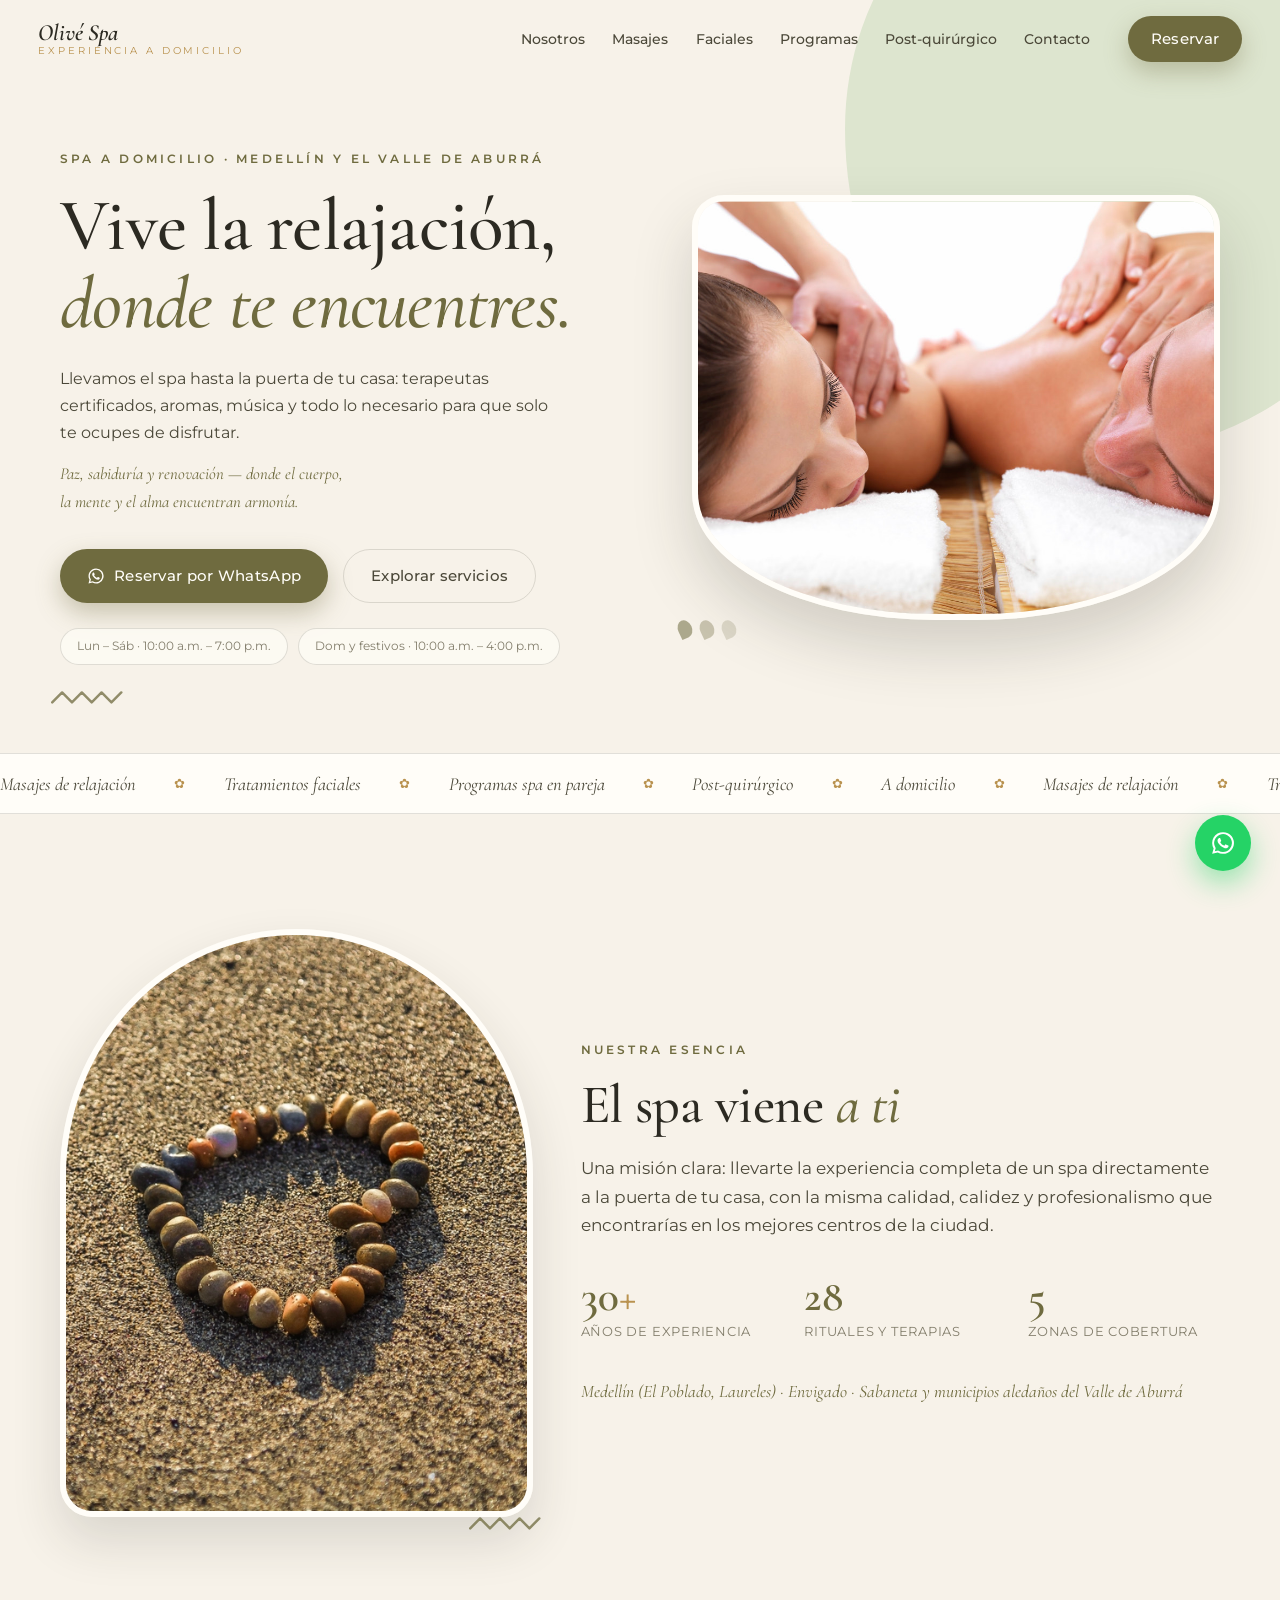
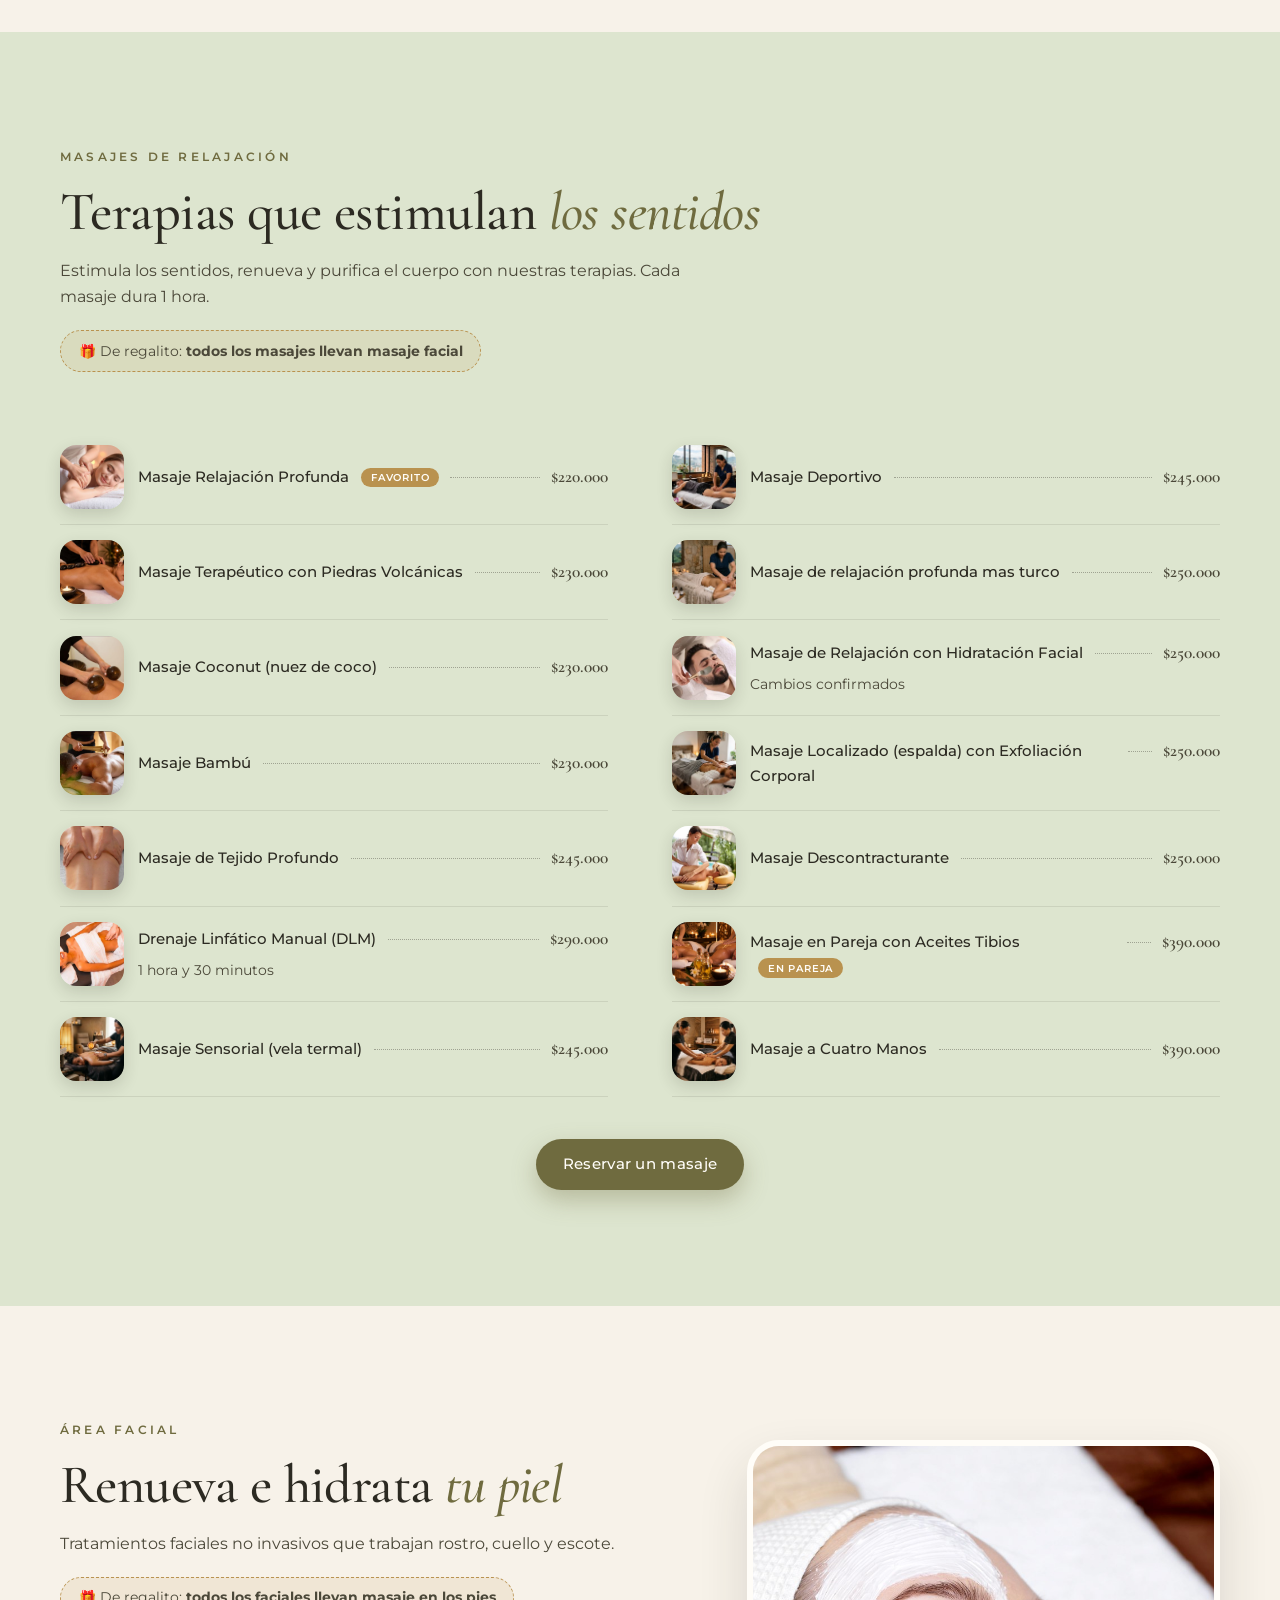
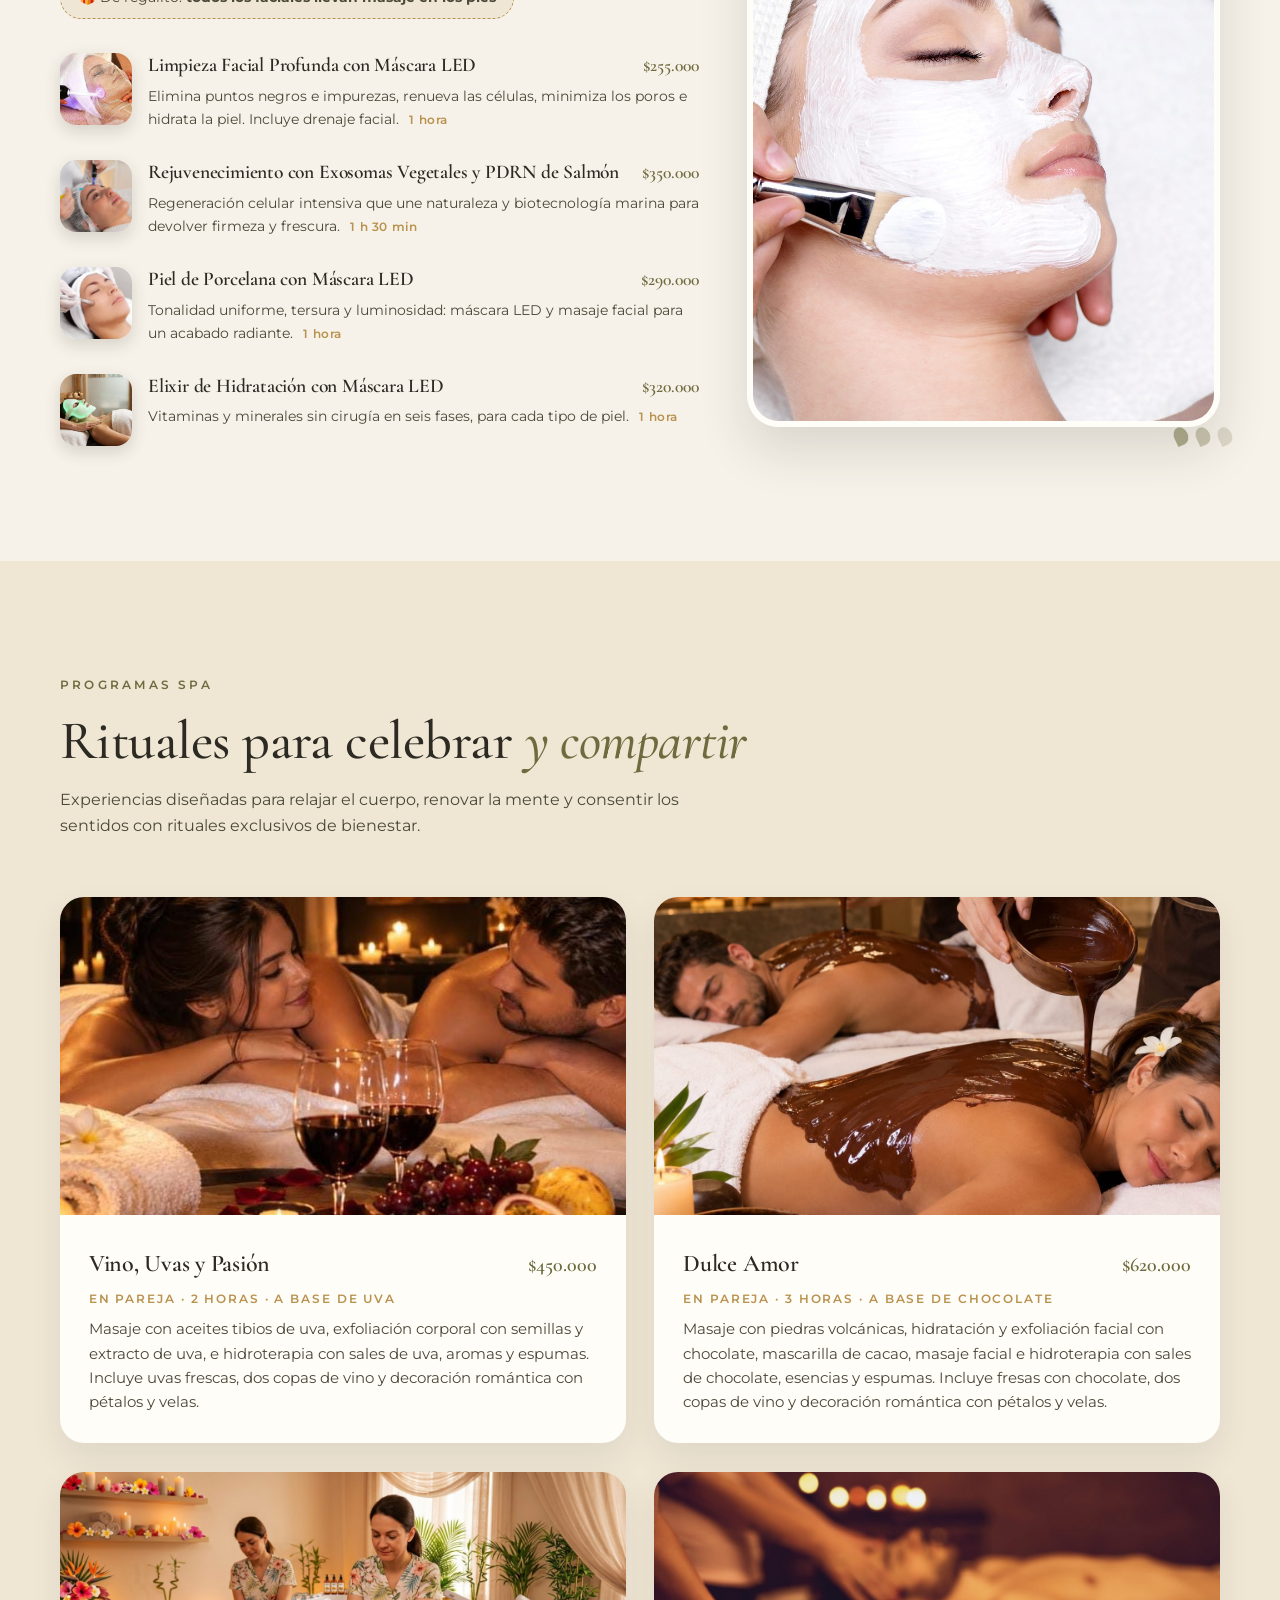
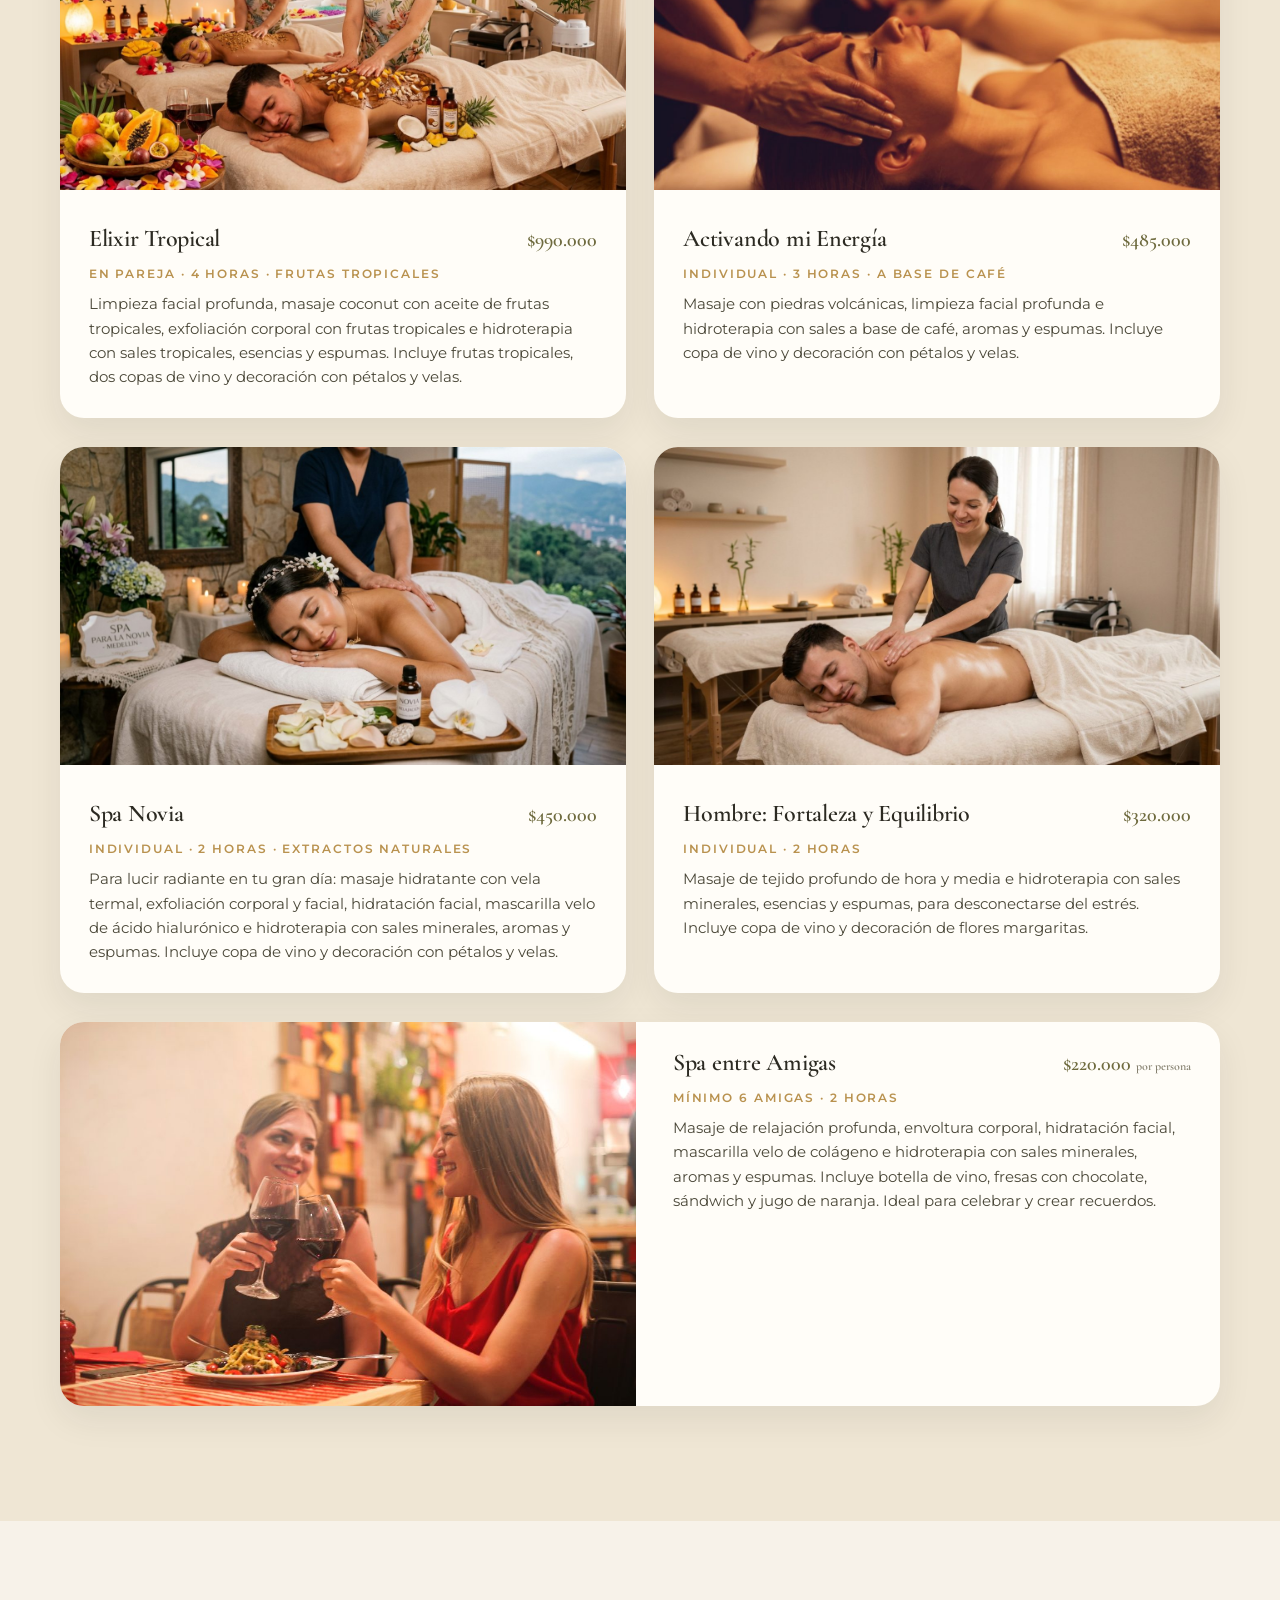
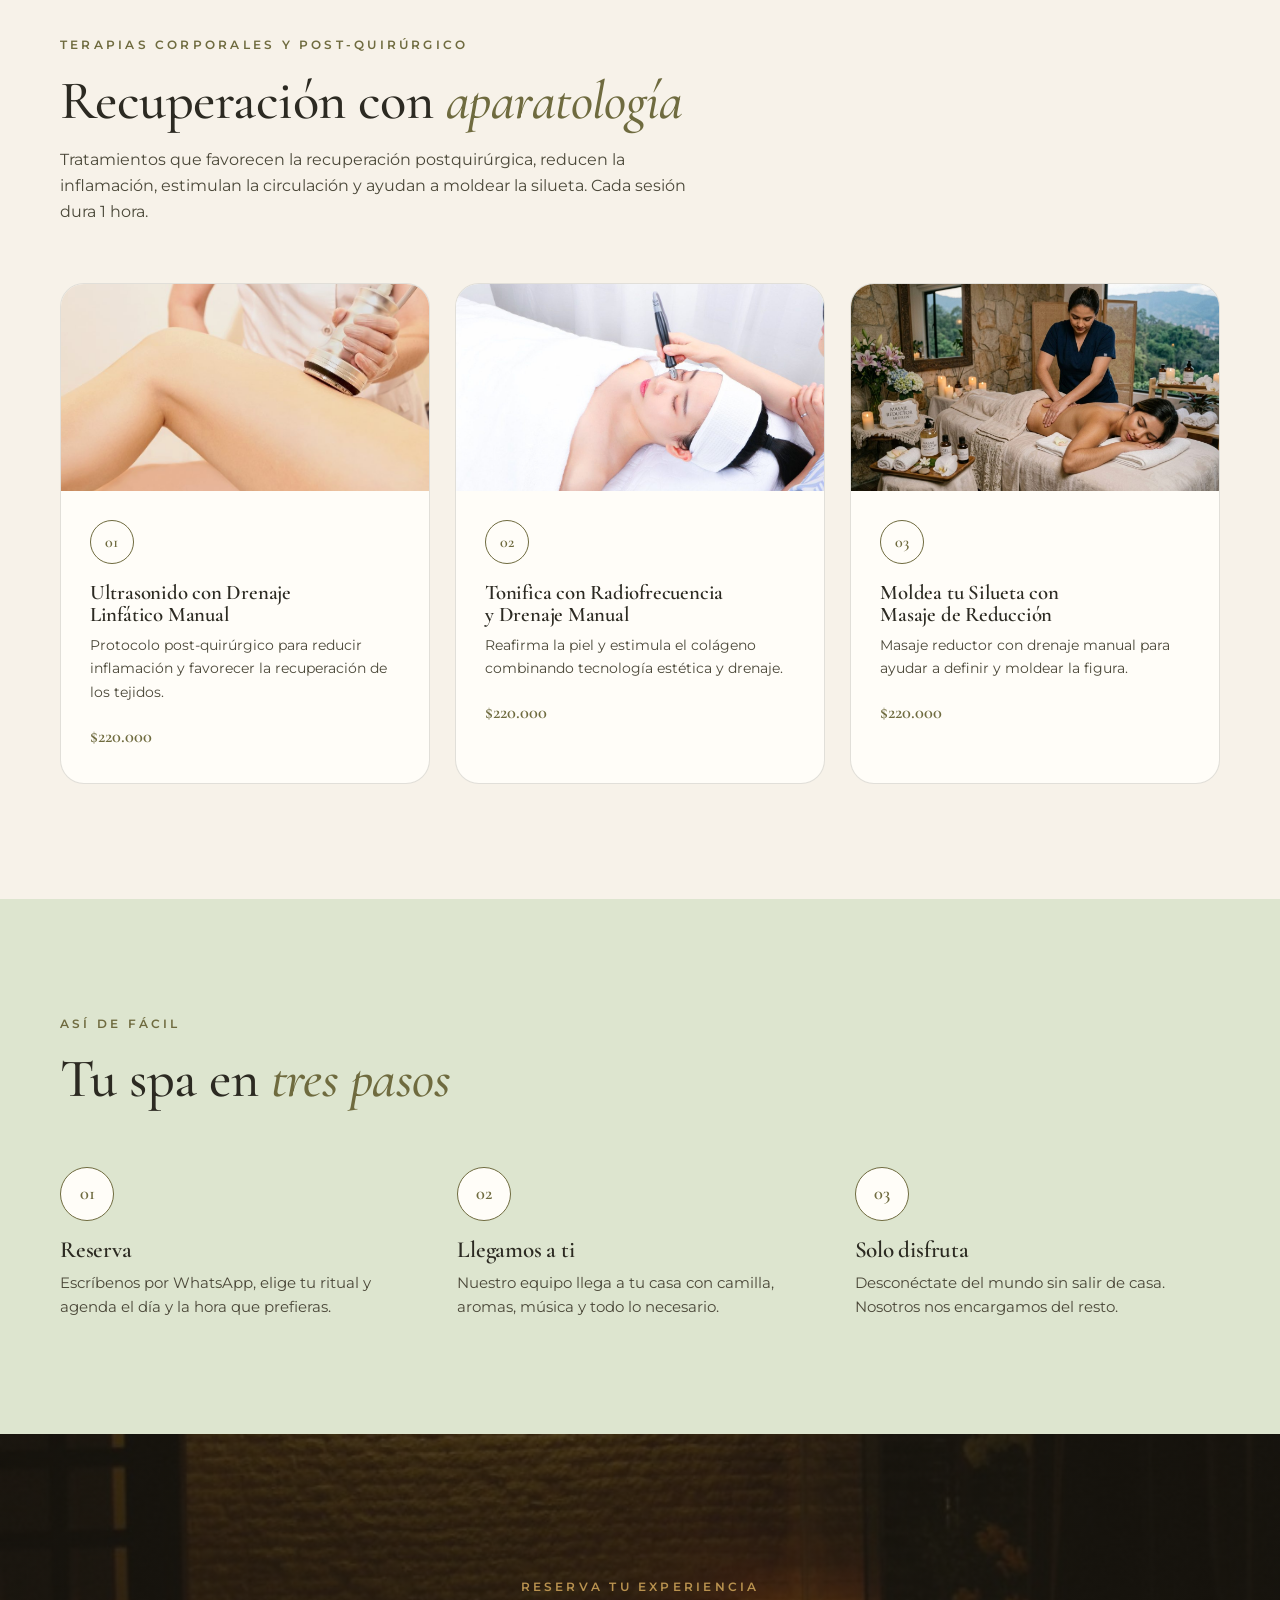
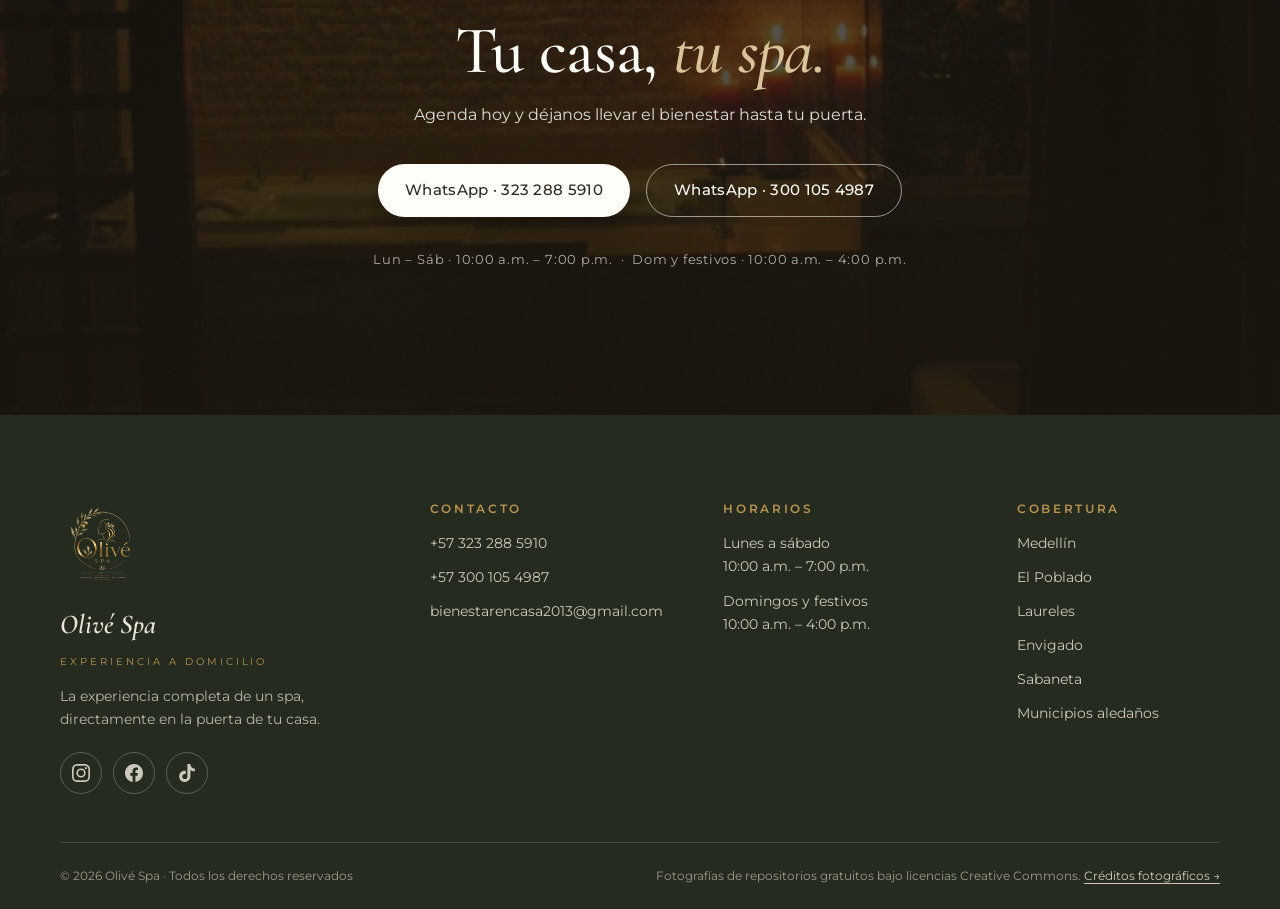
==== commit 9ea2d9fb: "Contenido actualizado desde el panel (1) - fotos programa-dulce-amor: 1 foto(s), 1 nueva(s)" ====
--- a/index.html
+++ b/index.html
@@ -214,7 +214,7 @@
             </div>
           </article>
           <article class="program-card program-card-photo reveal">
-            <div class="galeria galeria-portada" data-galeria="programa-dulce-amor" data-cantidad="1"><img src="assets/img/panel/programa-dulce-amor-20261014224006-8c75-1.jpg" data-grande="assets/img/panel/programa-dulce-amor-20261014224006-8c75-1.jpg" alt="Dulce Amor" loading="lazy" decoding="async" /></div>
+            <div class="galeria galeria-portada" data-galeria="programa-dulce-amor" data-cantidad="1"><img src="assets/img/panel/programa-dulce-amor-20261015043711-b1f0-1.jpg" data-grande="assets/img/panel/programa-dulce-amor-20261015043711-b1f0-1.jpg" alt="Dulce Amor" loading="lazy" decoding="async" /></div>
             <div class="program-body">
               <div class="program-top"><h3 data-texto="programa-dulce-amor:nombre">Dulce Amor</h3><span class="program-price" data-tarifa="programa-dulce-amor">$620.000</span></div>
               <p class="program-meta" data-texto="programa-dulce-amor:detalle">En pareja · 3 horas · a base de chocolate</p>
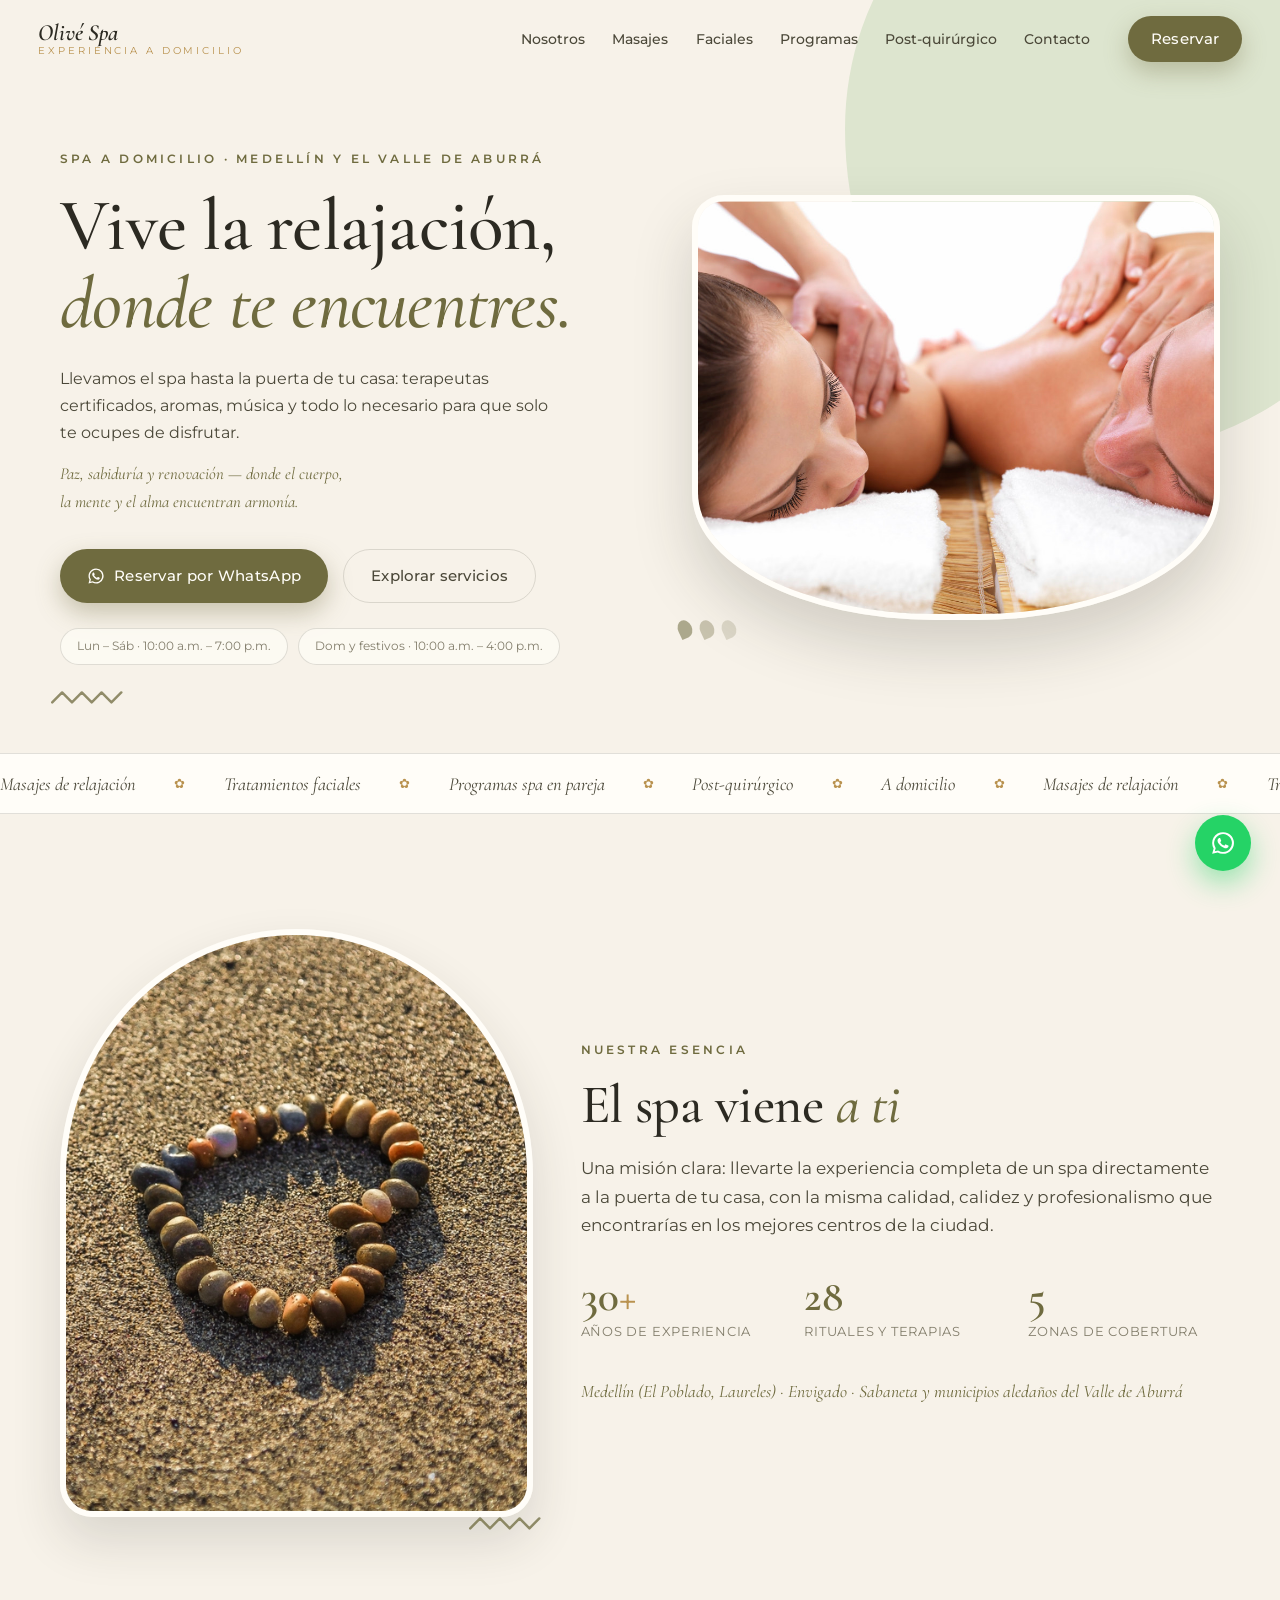
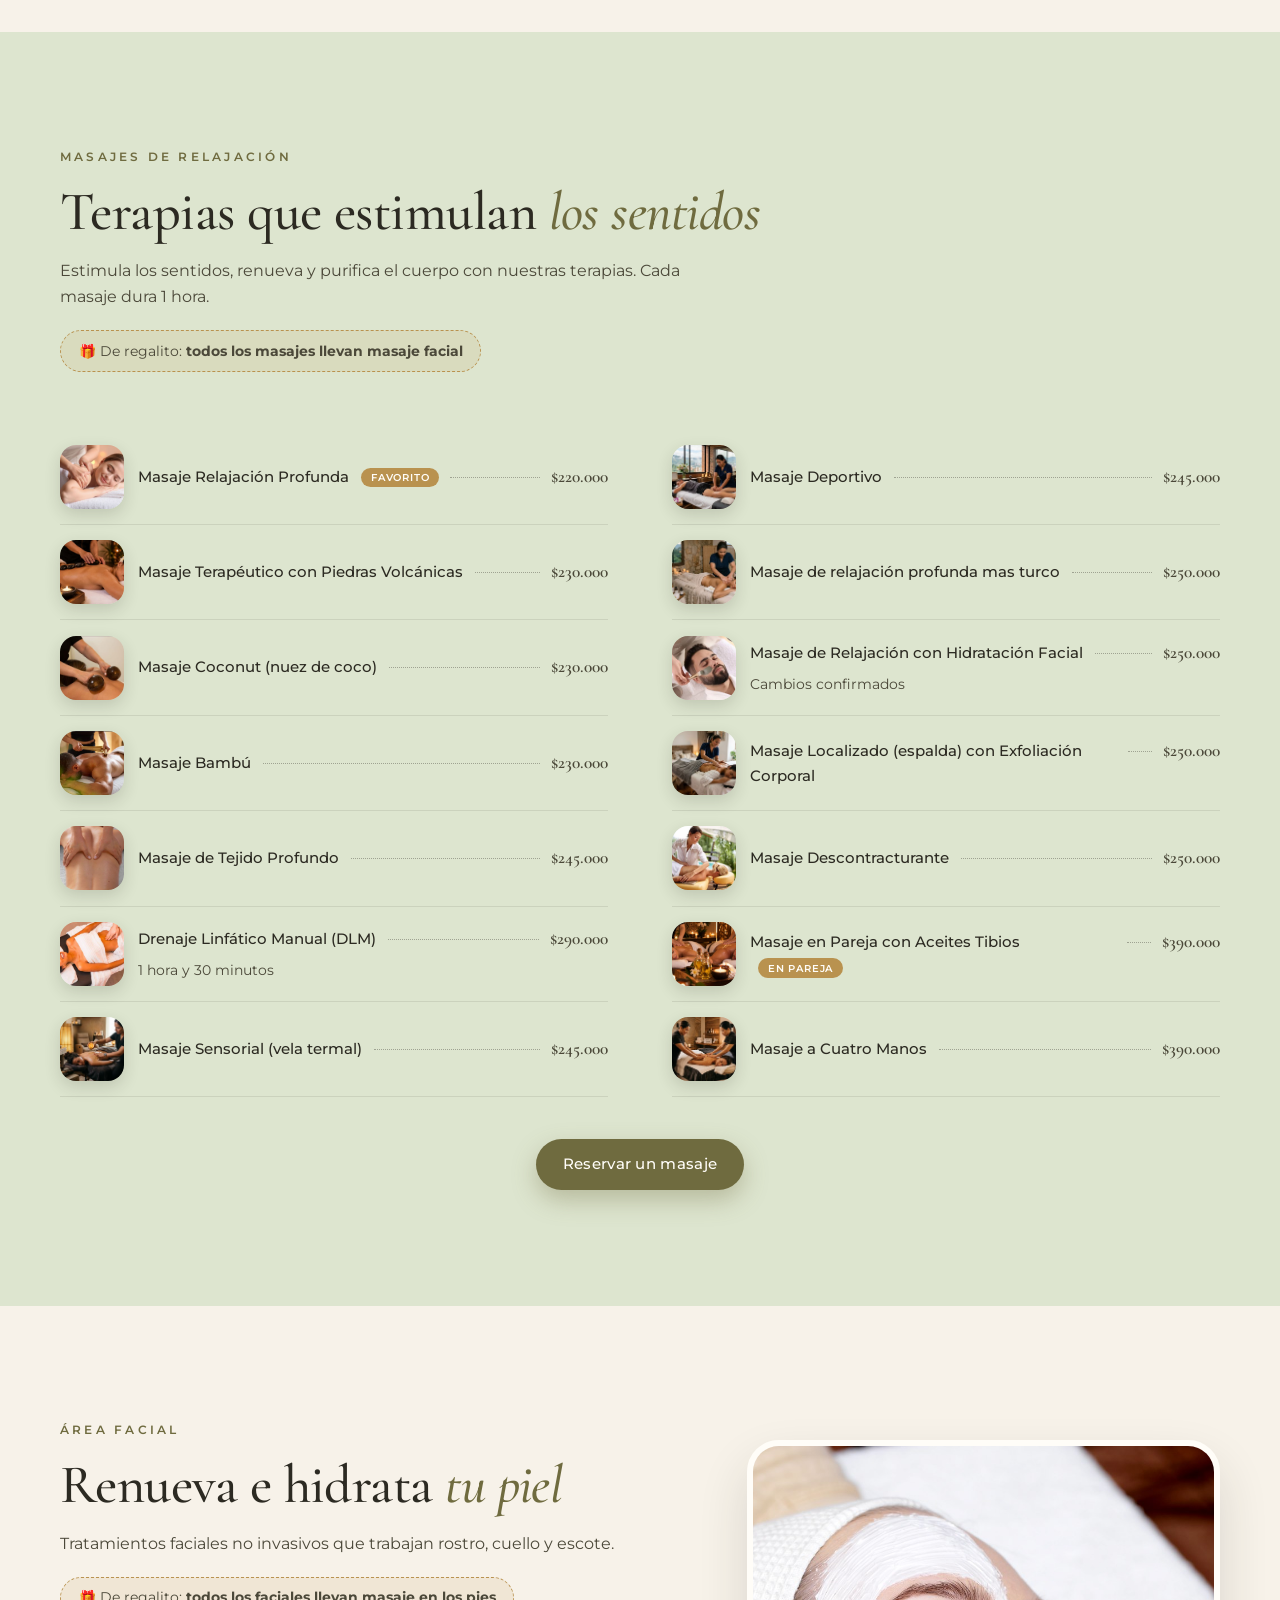
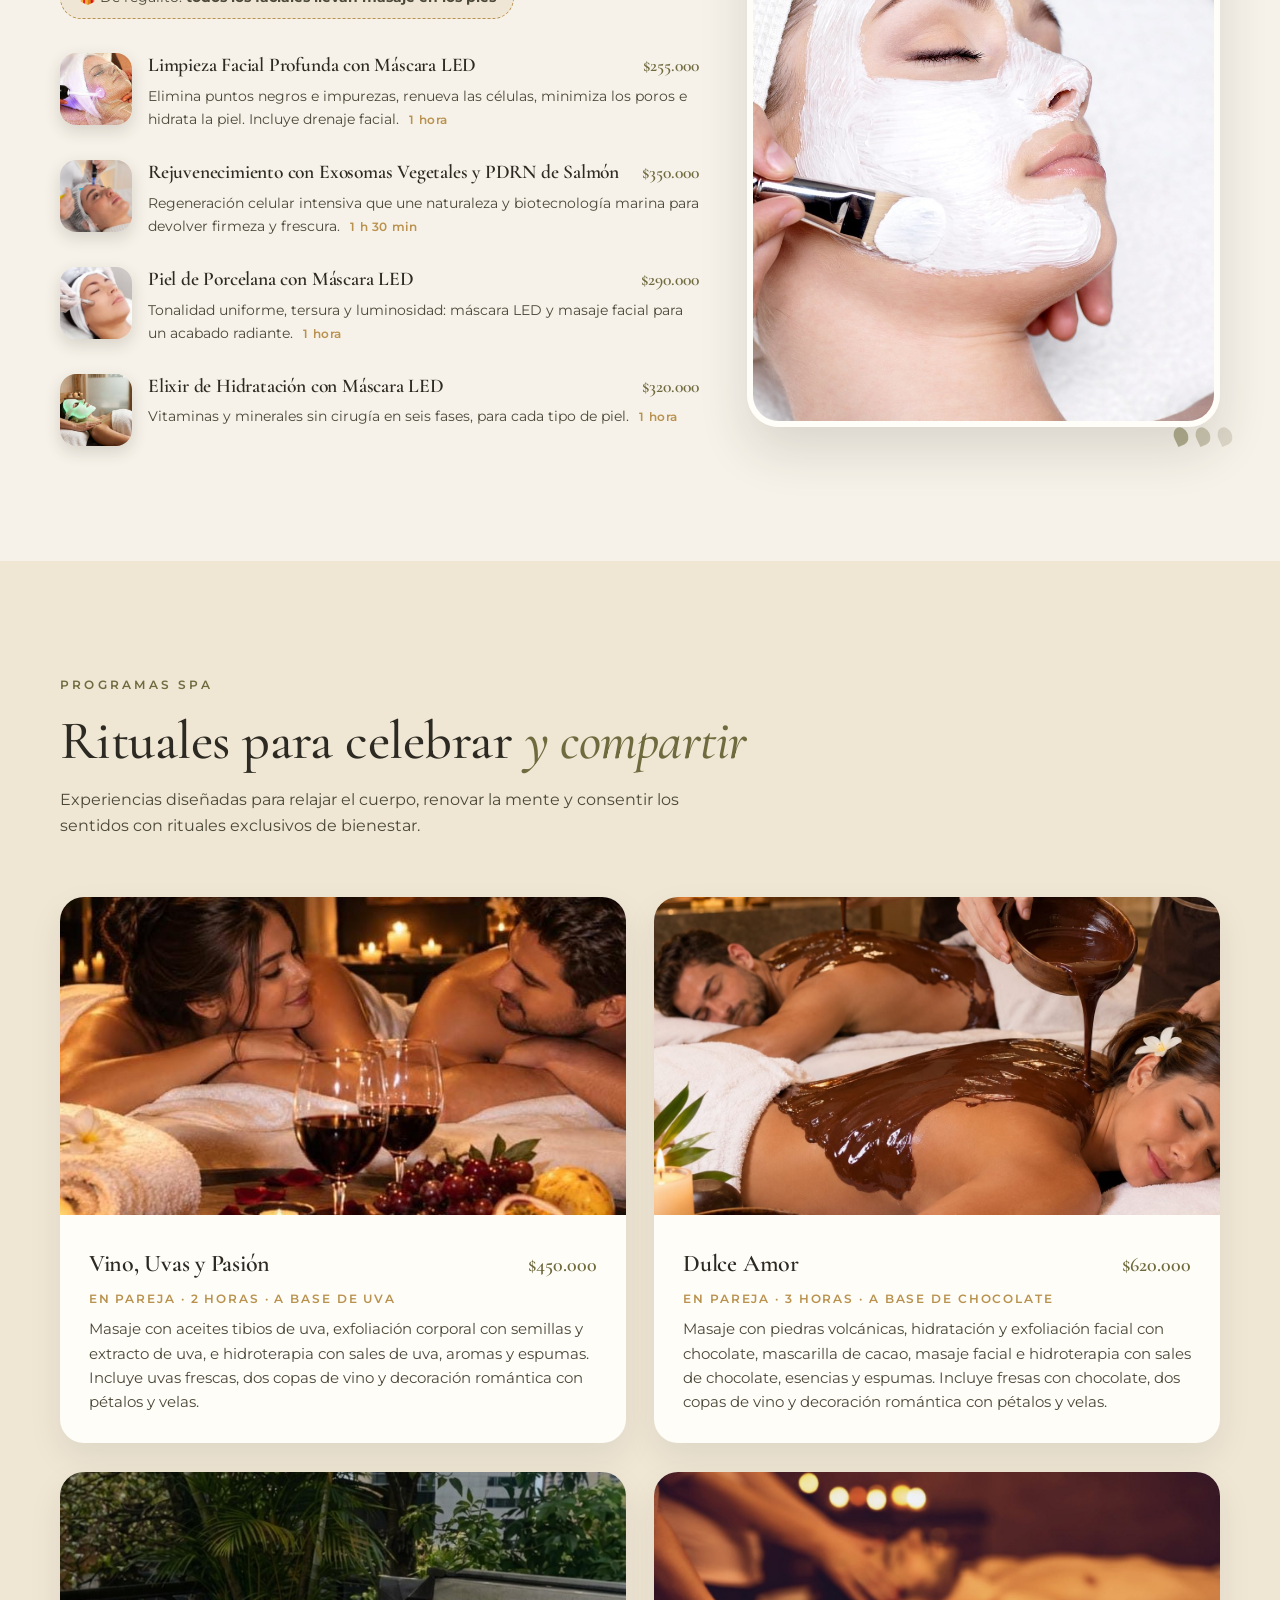
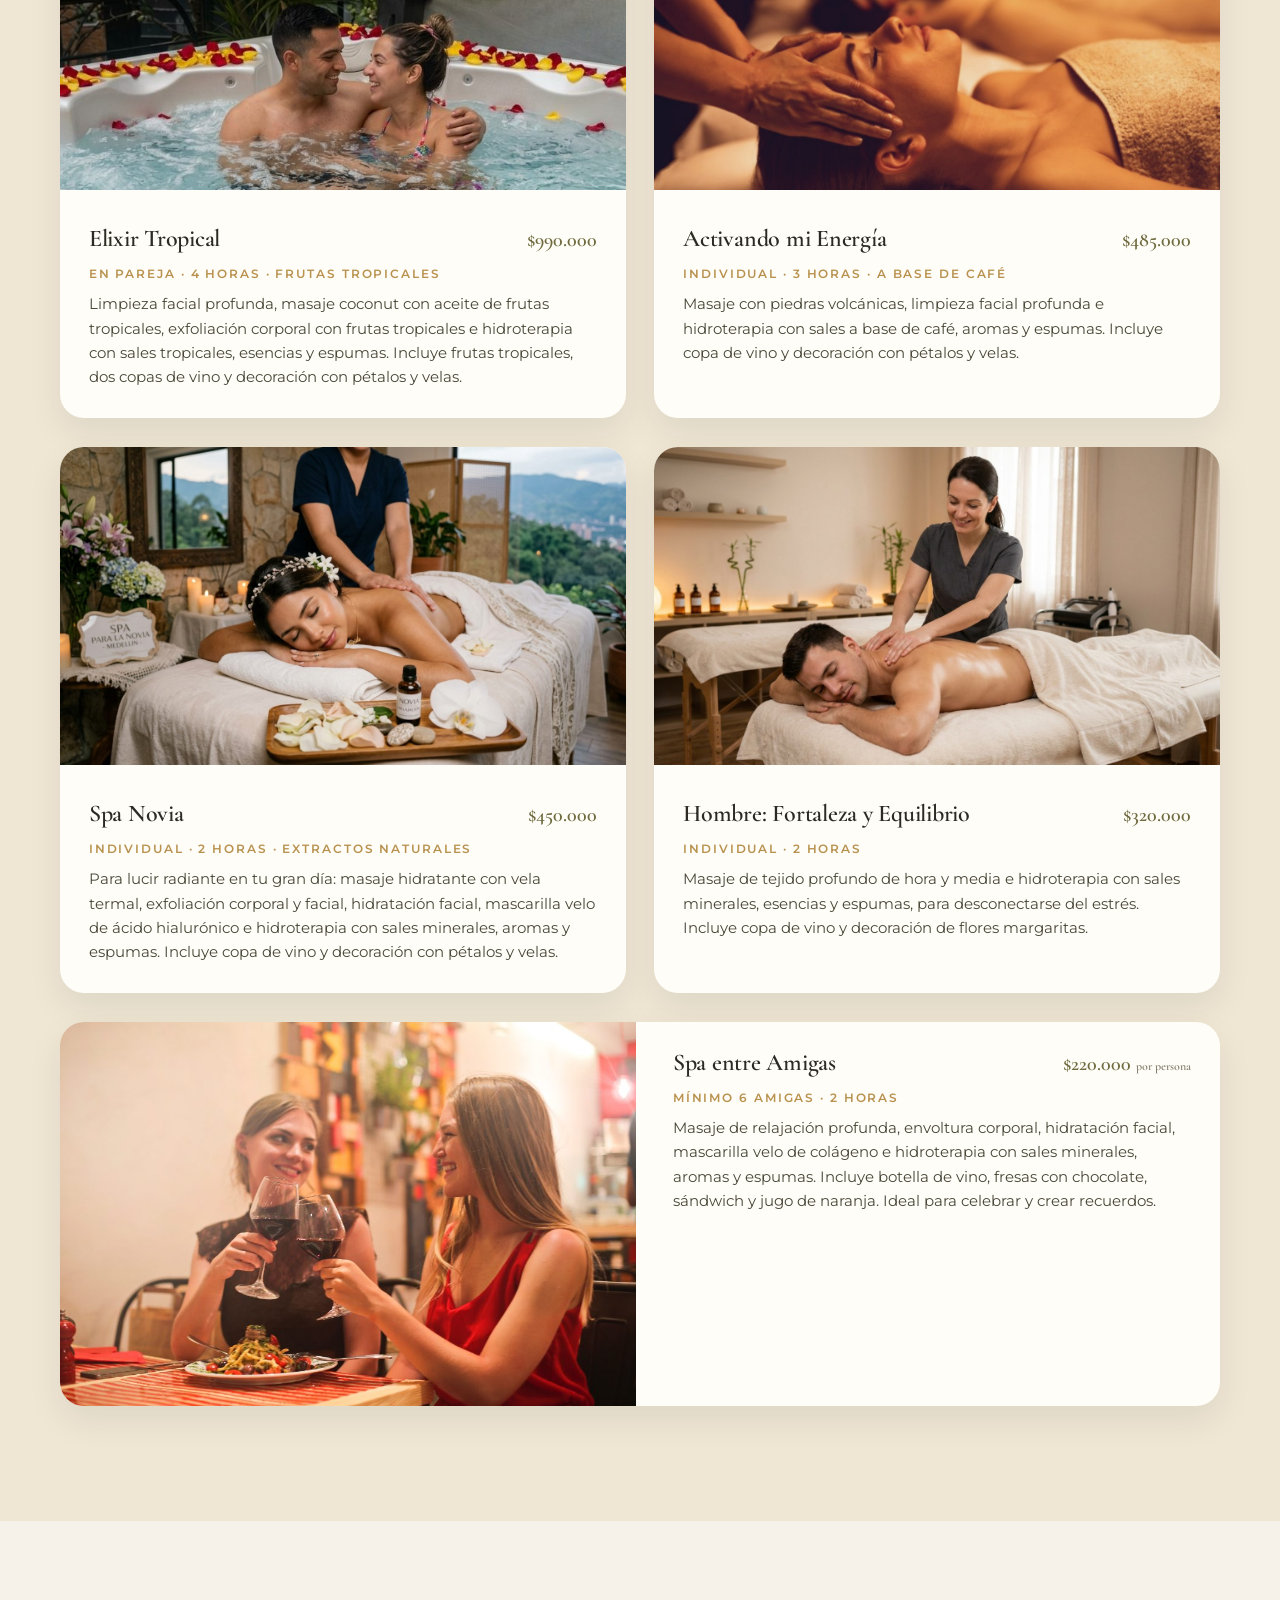
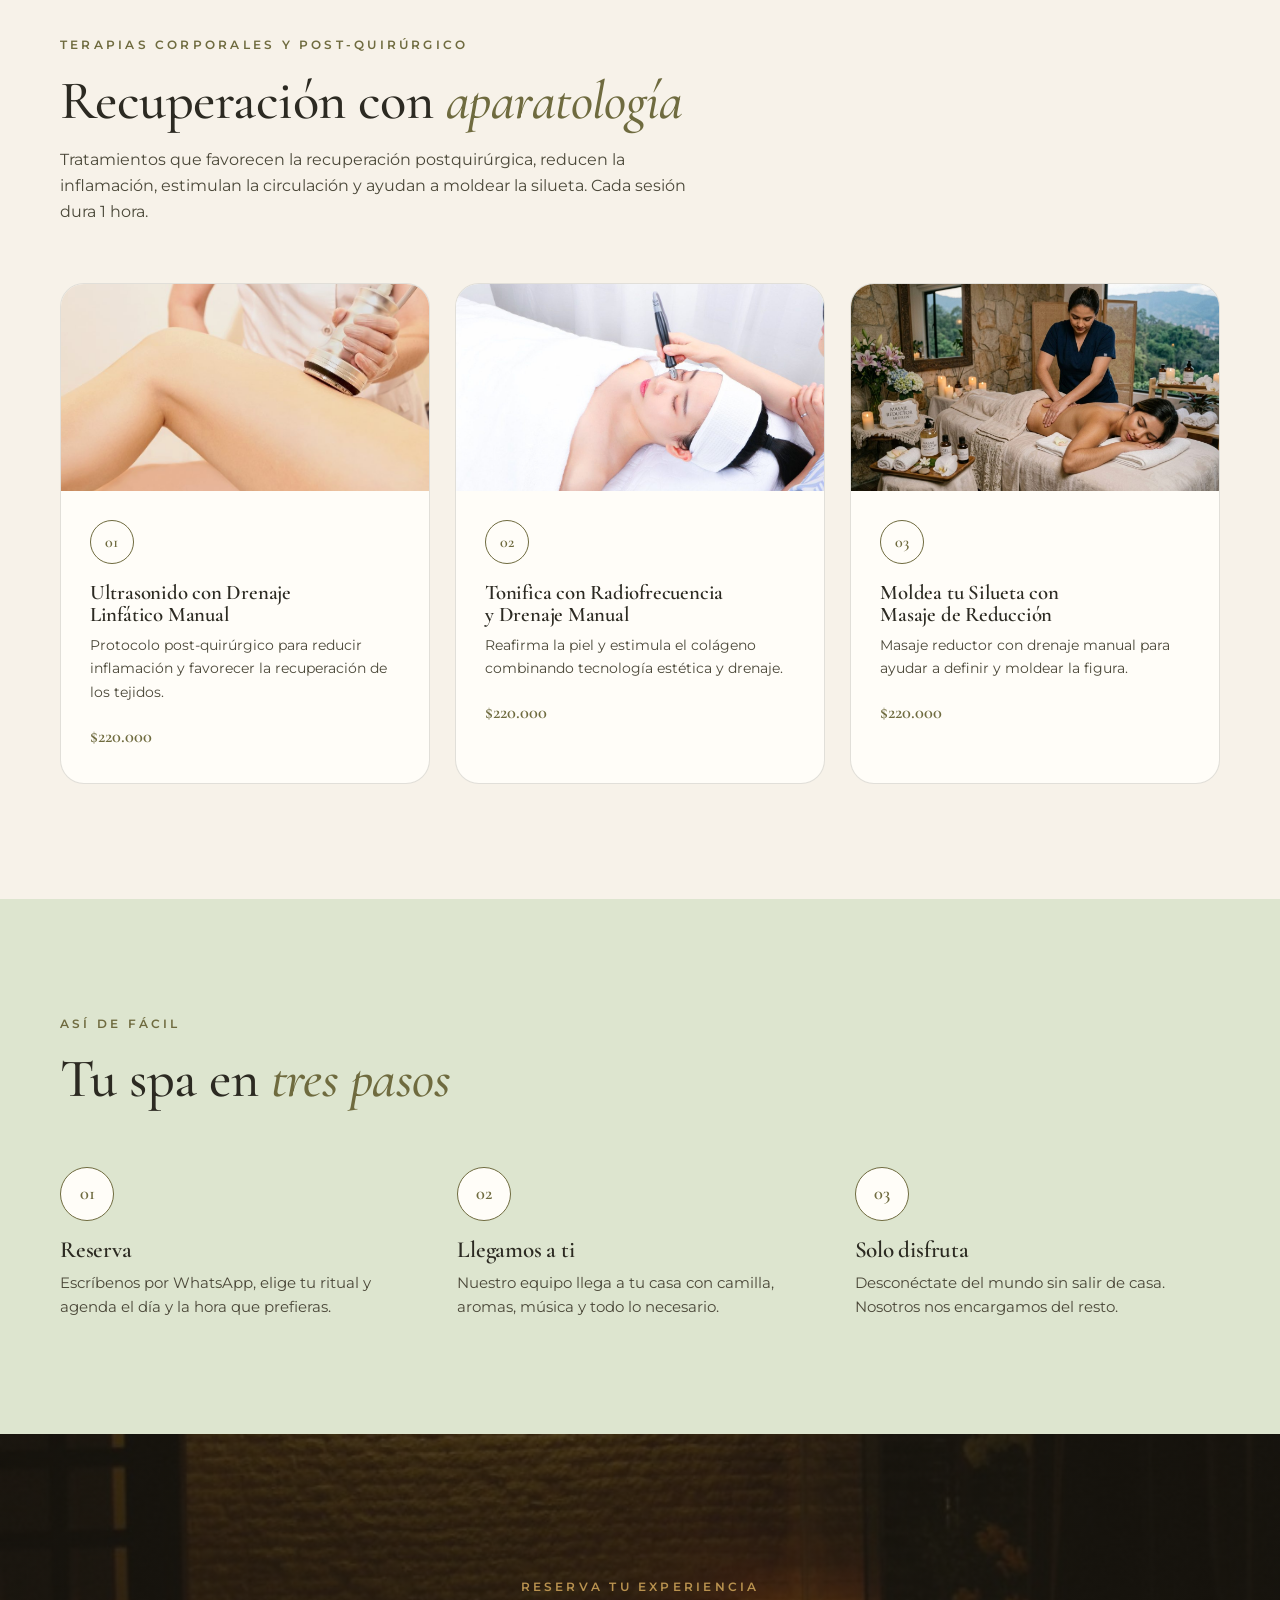
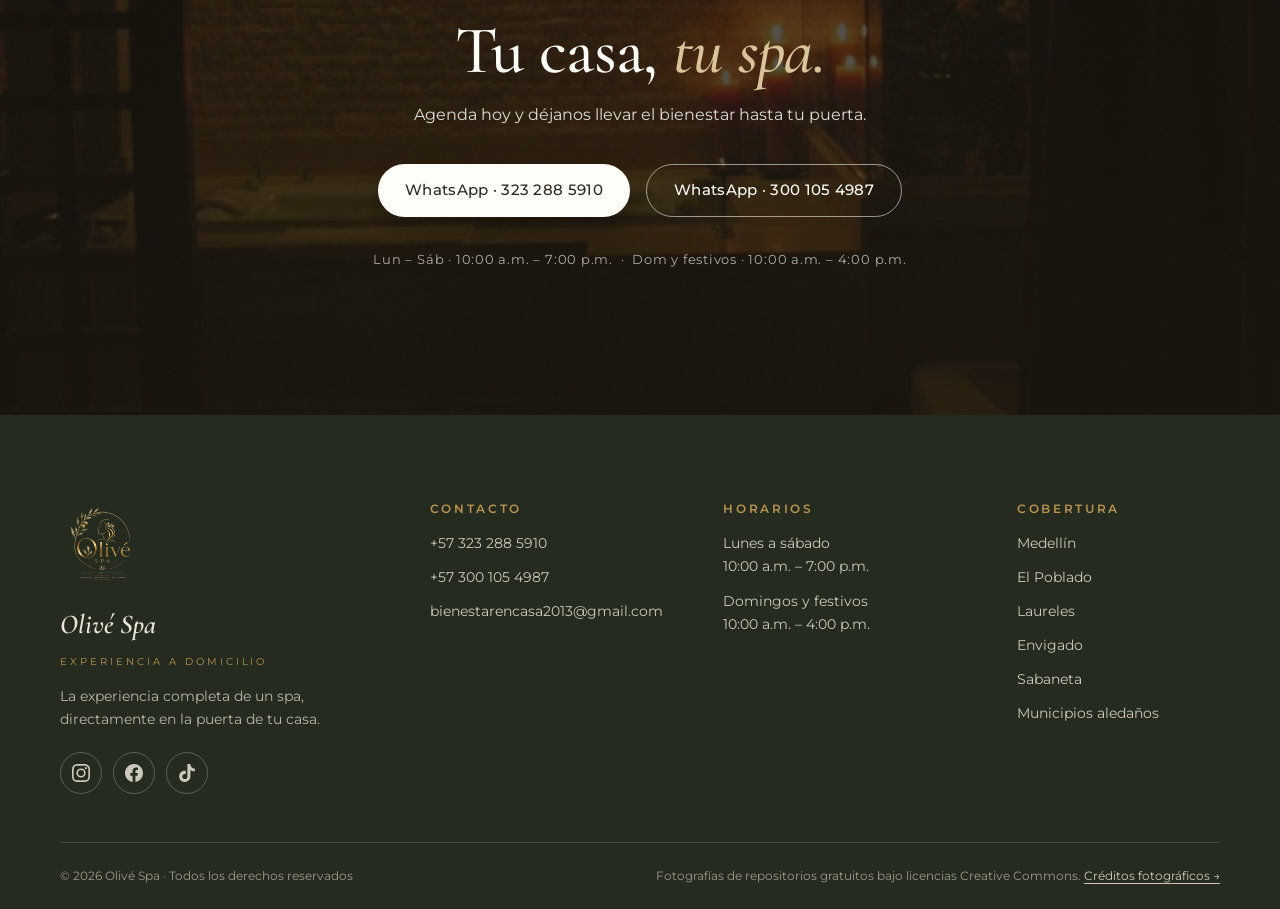
==== commit 7cc47b02: "Contenido actualizado desde el panel (1) - fotos programa-coco-velvet: 1 foto(s), 1 nueva(s)" ====
--- a/index.html
+++ b/index.html
@@ -225,7 +225,7 @@
 
         <div class="program-grid">
           <article class="program-card program-card-photo reveal">
-            <div class="galeria galeria-portada" data-galeria="programa-coco-velvet" data-cantidad="1"><img src="assets/img/panel/programa-coco-velvet-20261014224006-8c75-1.jpg" data-grande="assets/img/panel/programa-coco-velvet-20261014224006-8c75-1.jpg" alt="Elixir Tropical" loading="lazy" decoding="async" /></div>
+            <div class="galeria galeria-portada" data-galeria="programa-coco-velvet" data-cantidad="1"><img src="assets/img/panel/programa-coco-velvet-20261015051027-1a33-1.jpg" data-grande="assets/img/panel/programa-coco-velvet-20261015051027-1a33-1.jpg" alt="Elixir Tropical" loading="lazy" decoding="async" /></div>
             <div class="program-body">
               <div class="program-top"><h3 data-texto="programa-coco-velvet:nombre">Elixir Tropical</h3><span class="program-price" data-tarifa="programa-coco-velvet">$990.000</span></div>
               <p class="program-meta" data-texto="programa-coco-velvet:detalle">En pareja · 4 horas · frutas tropicales</p>
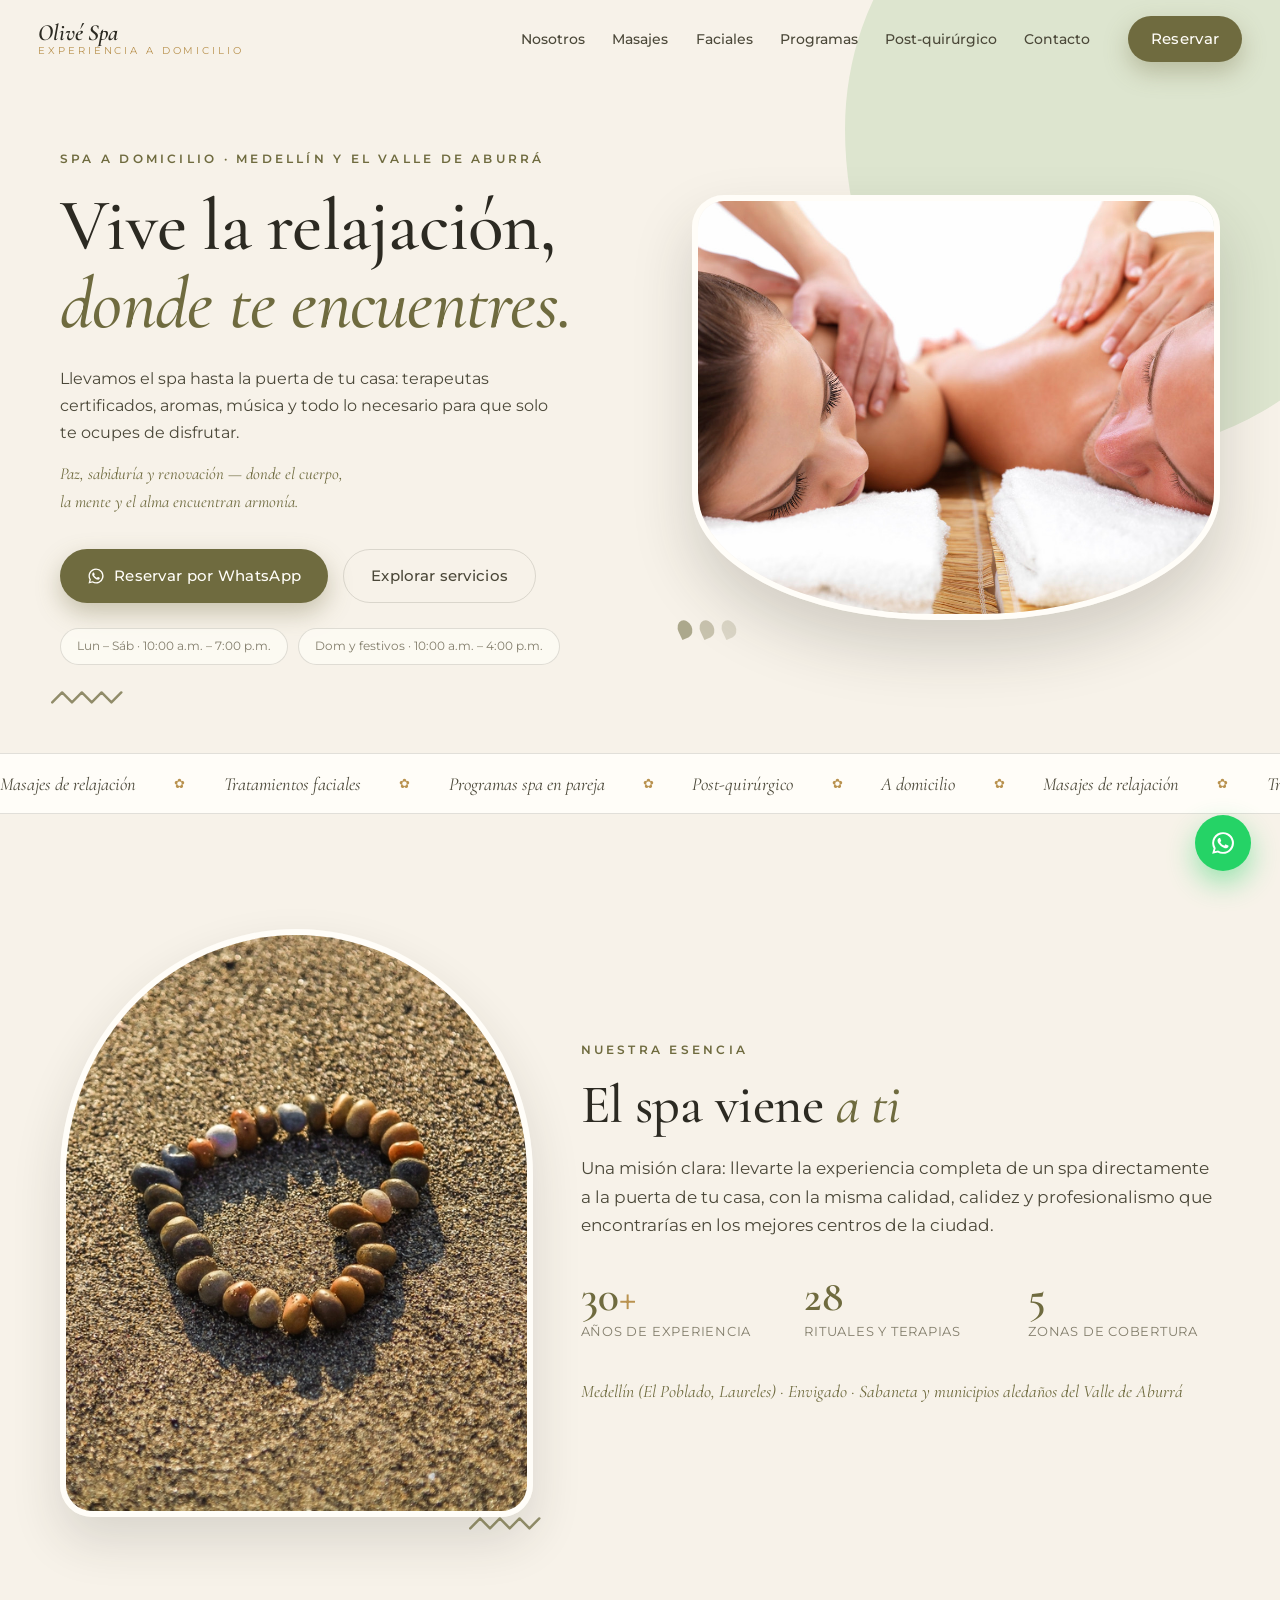
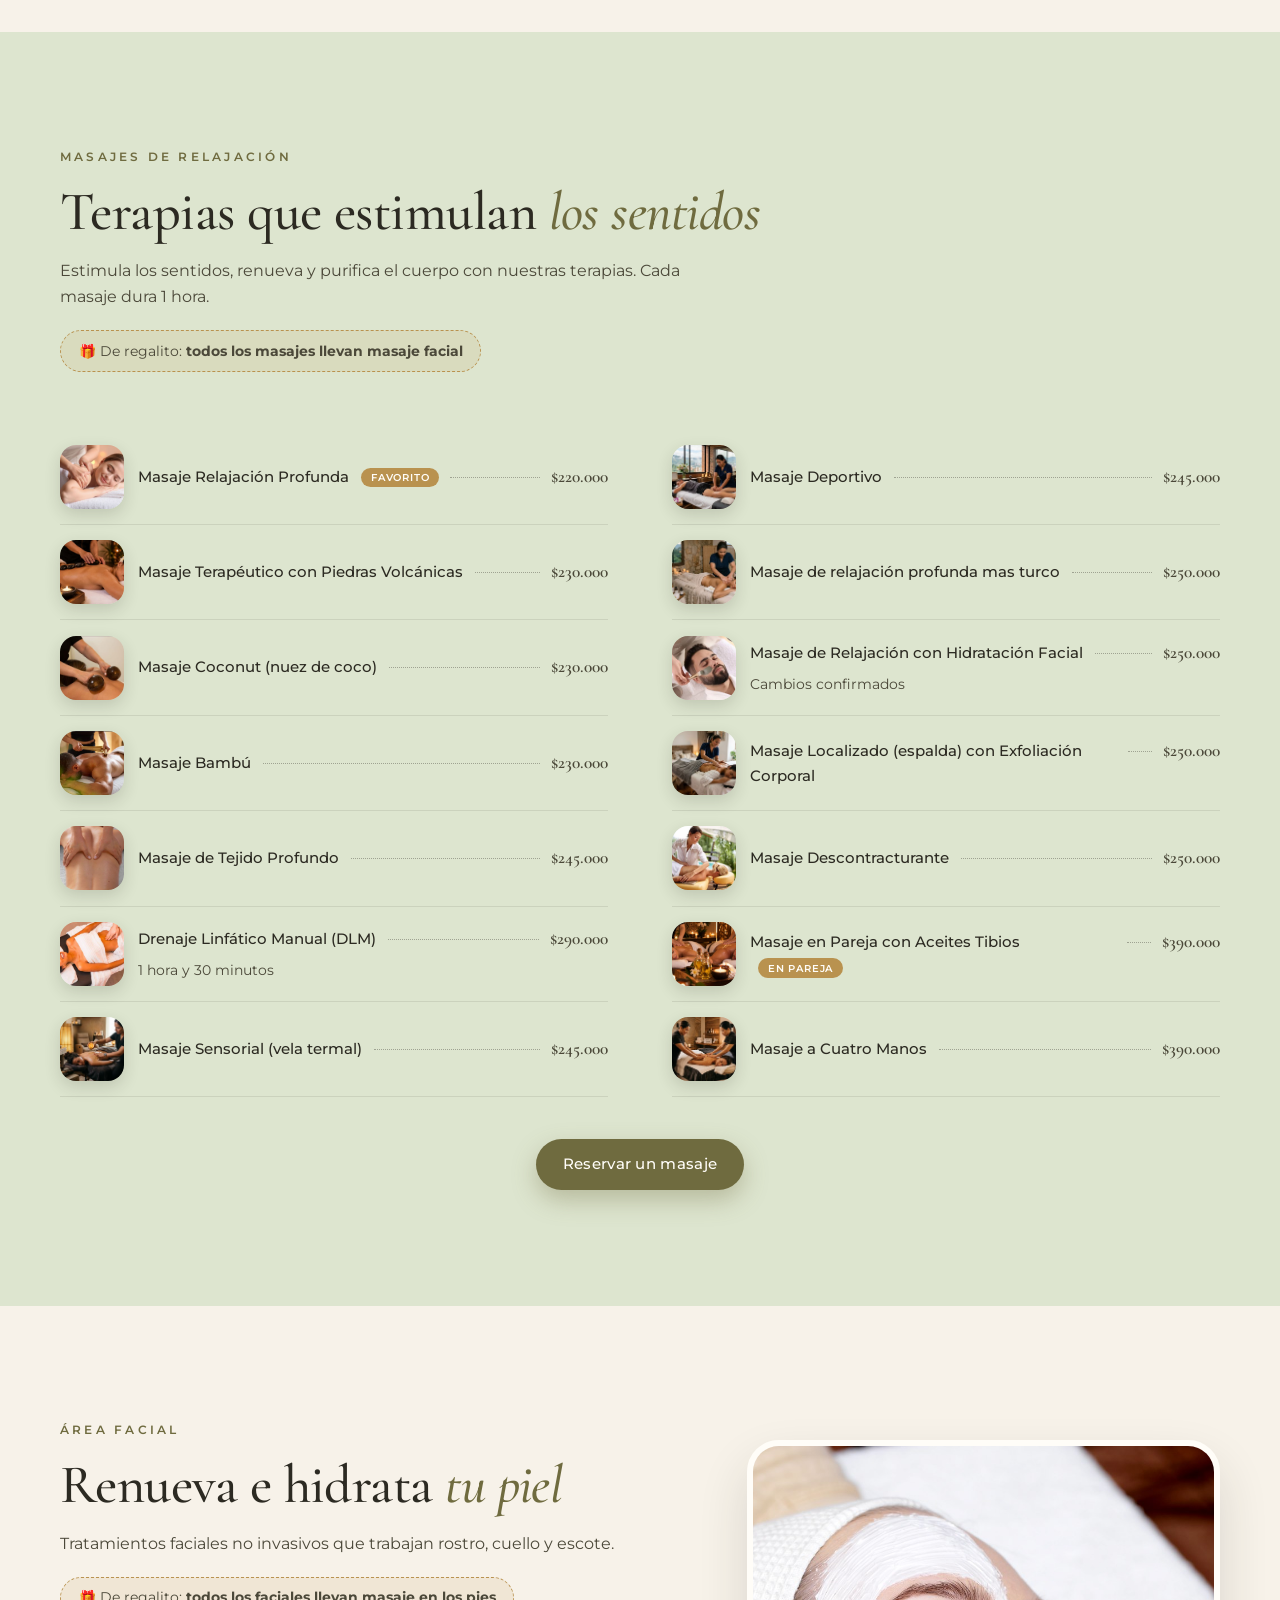
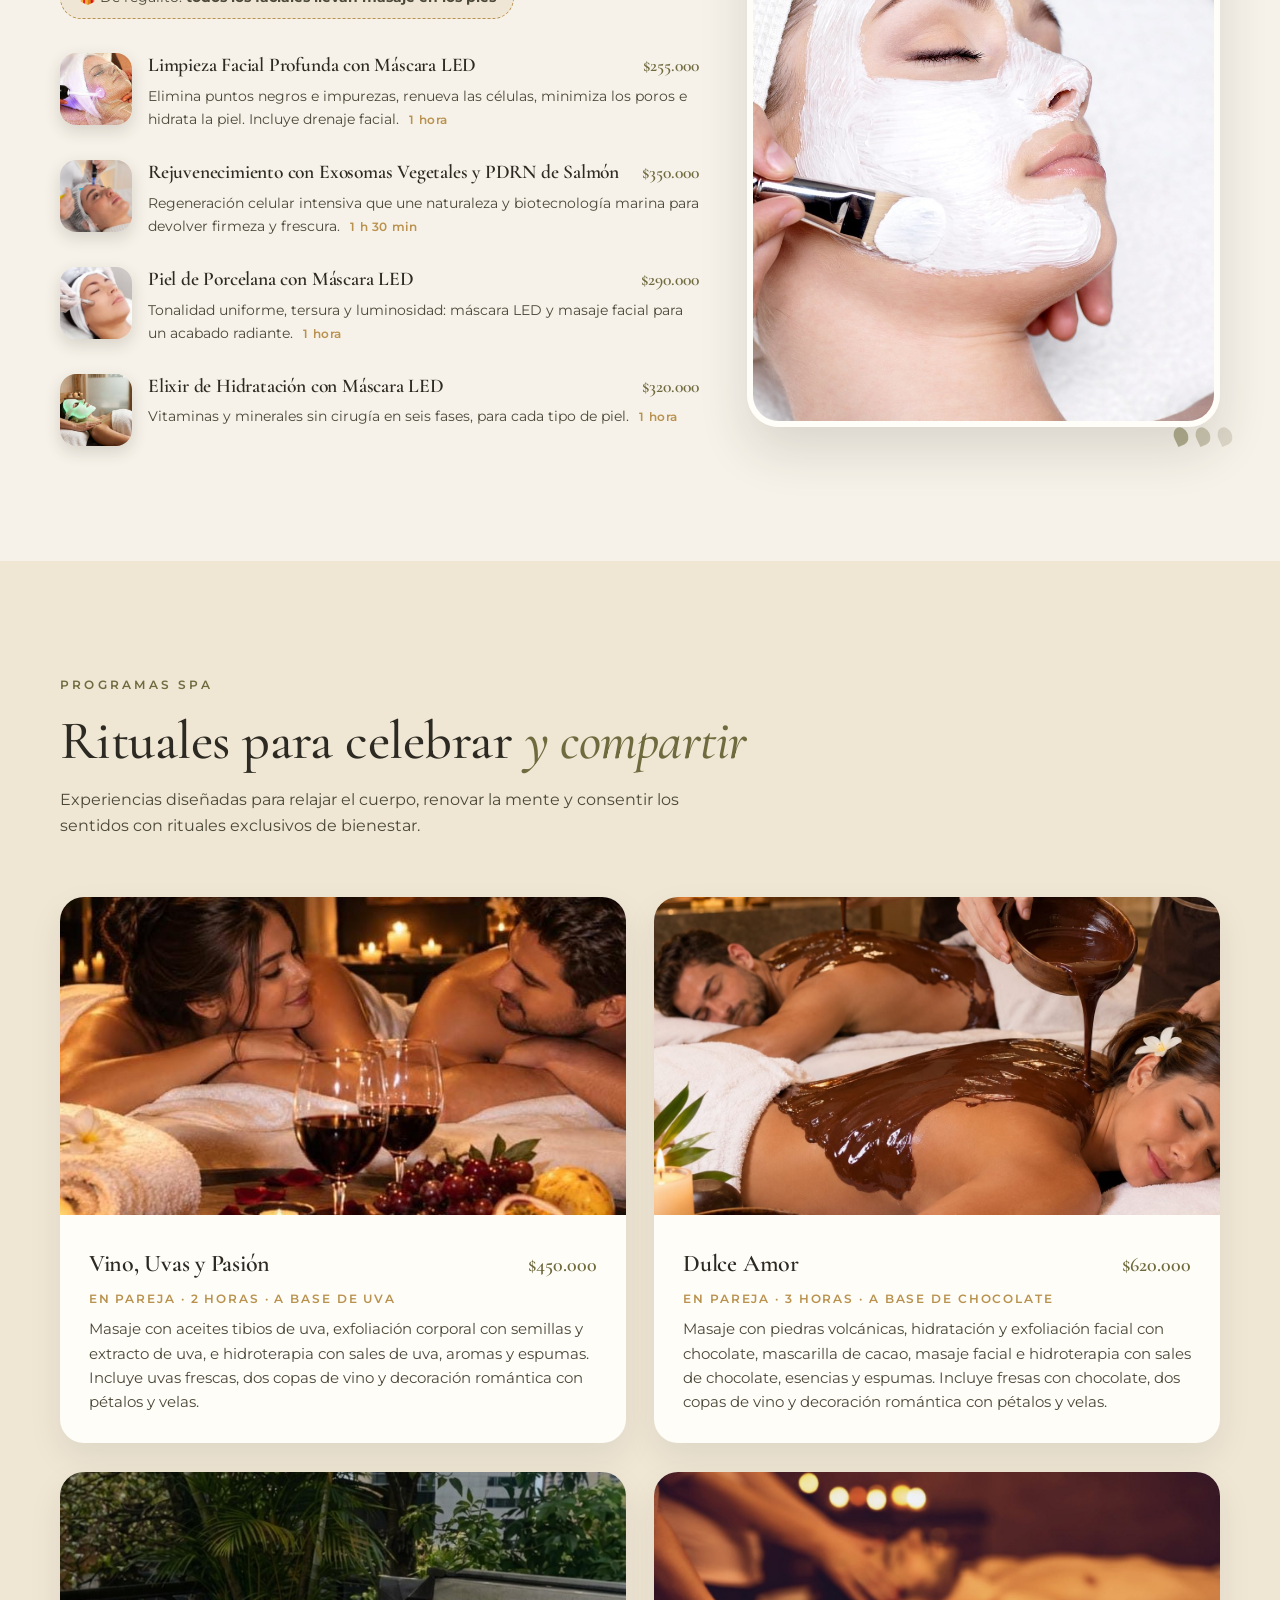
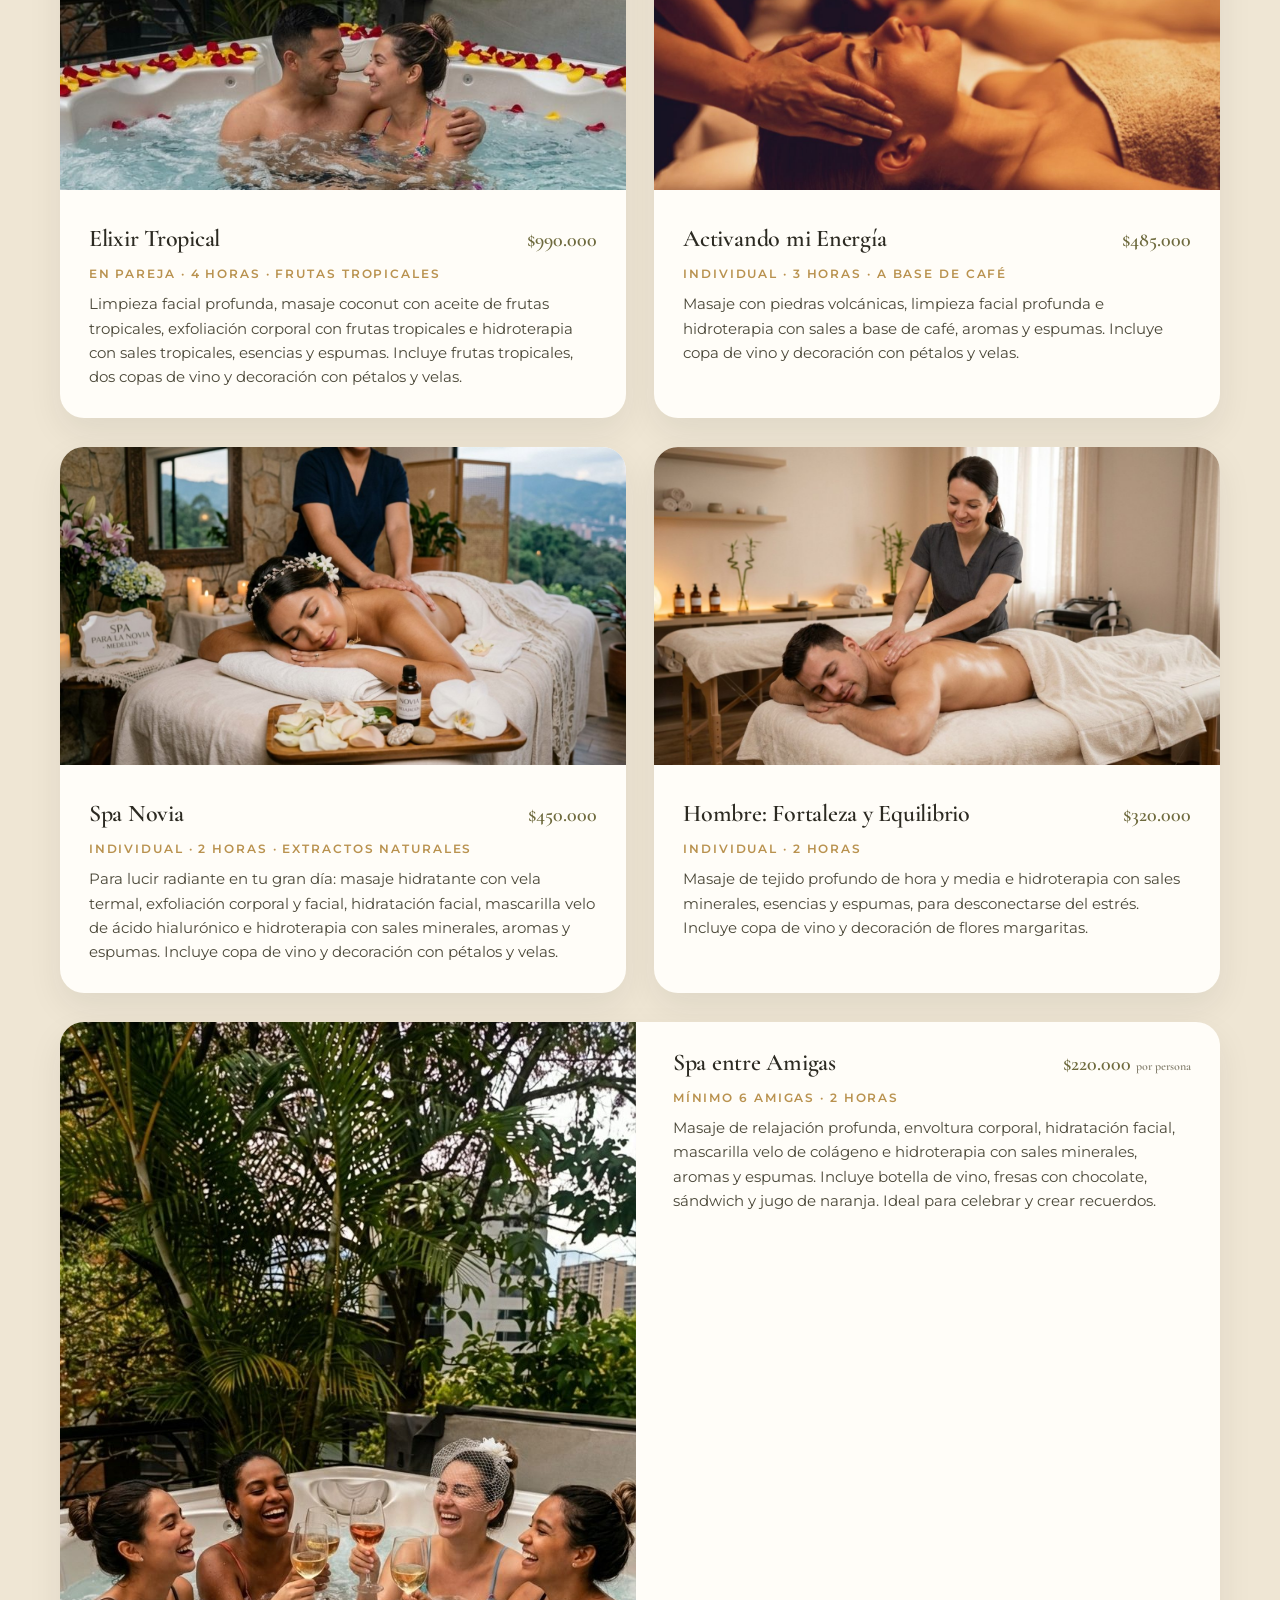
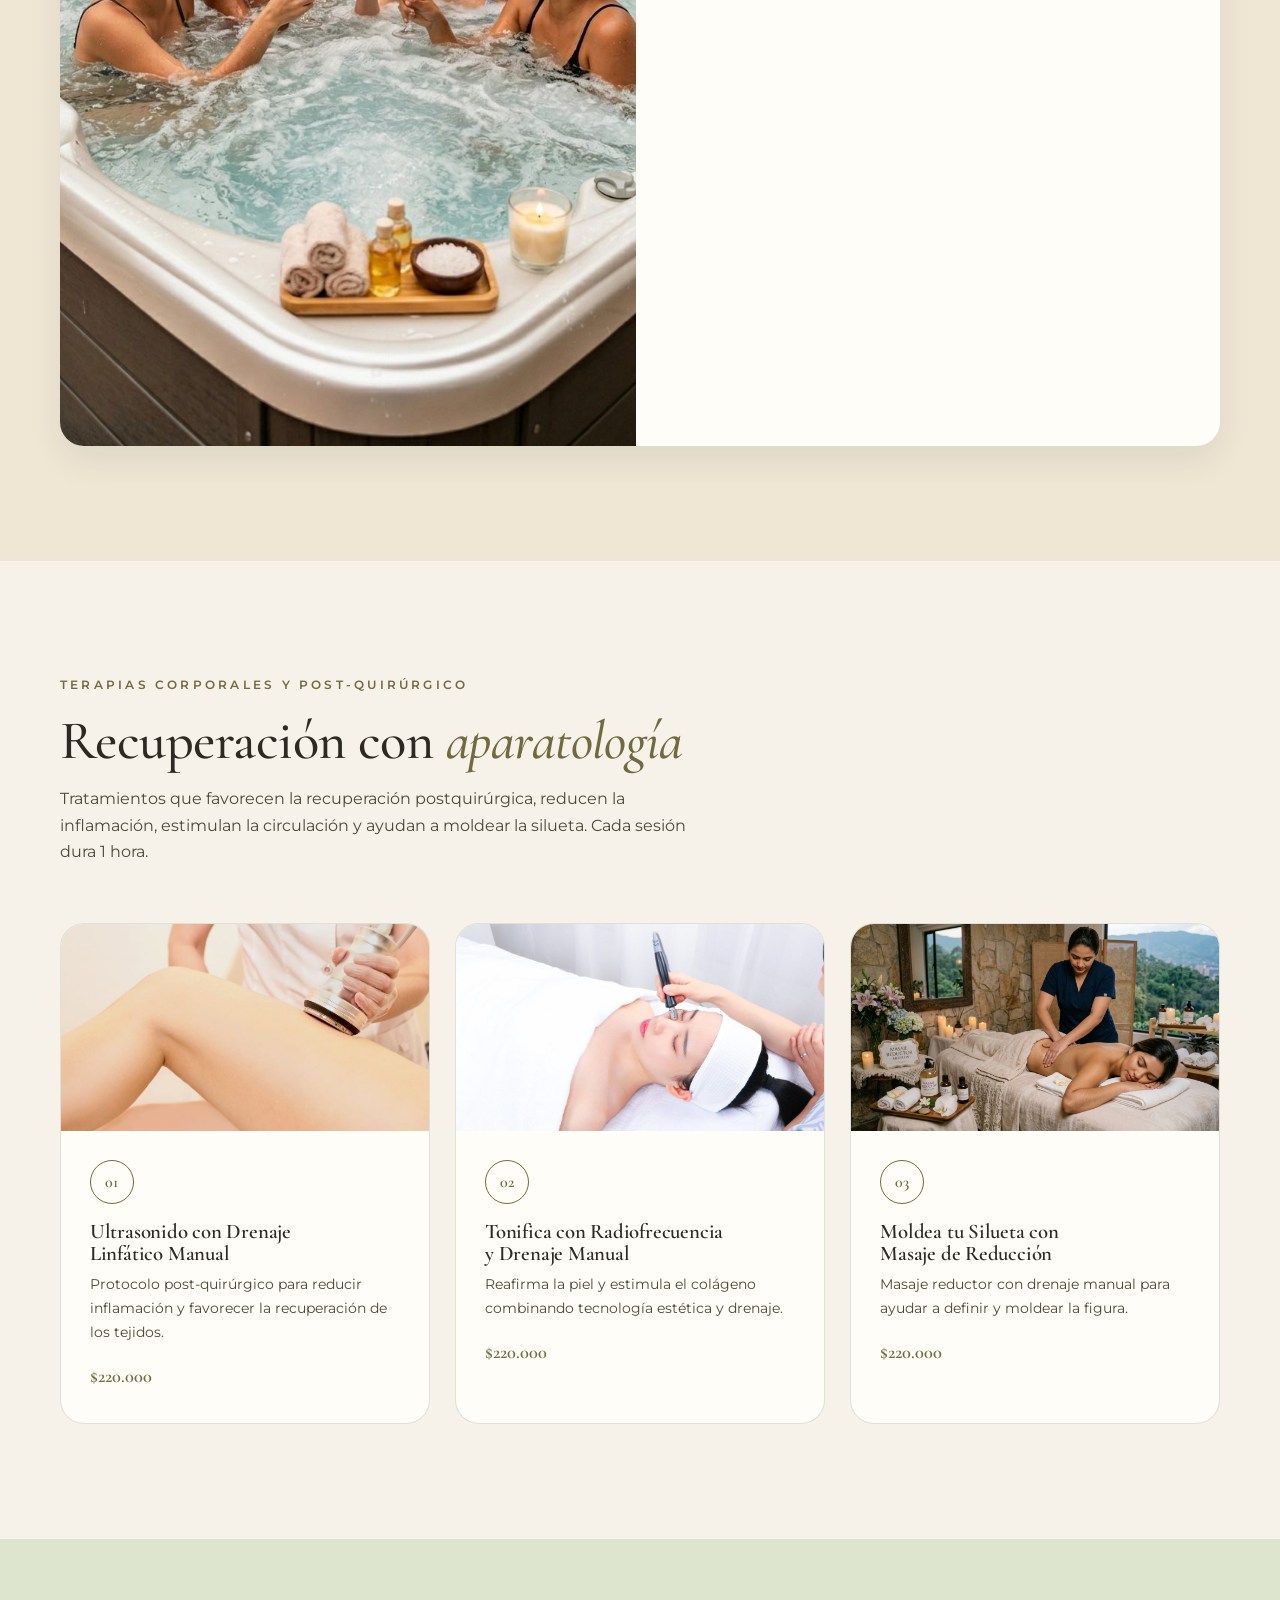
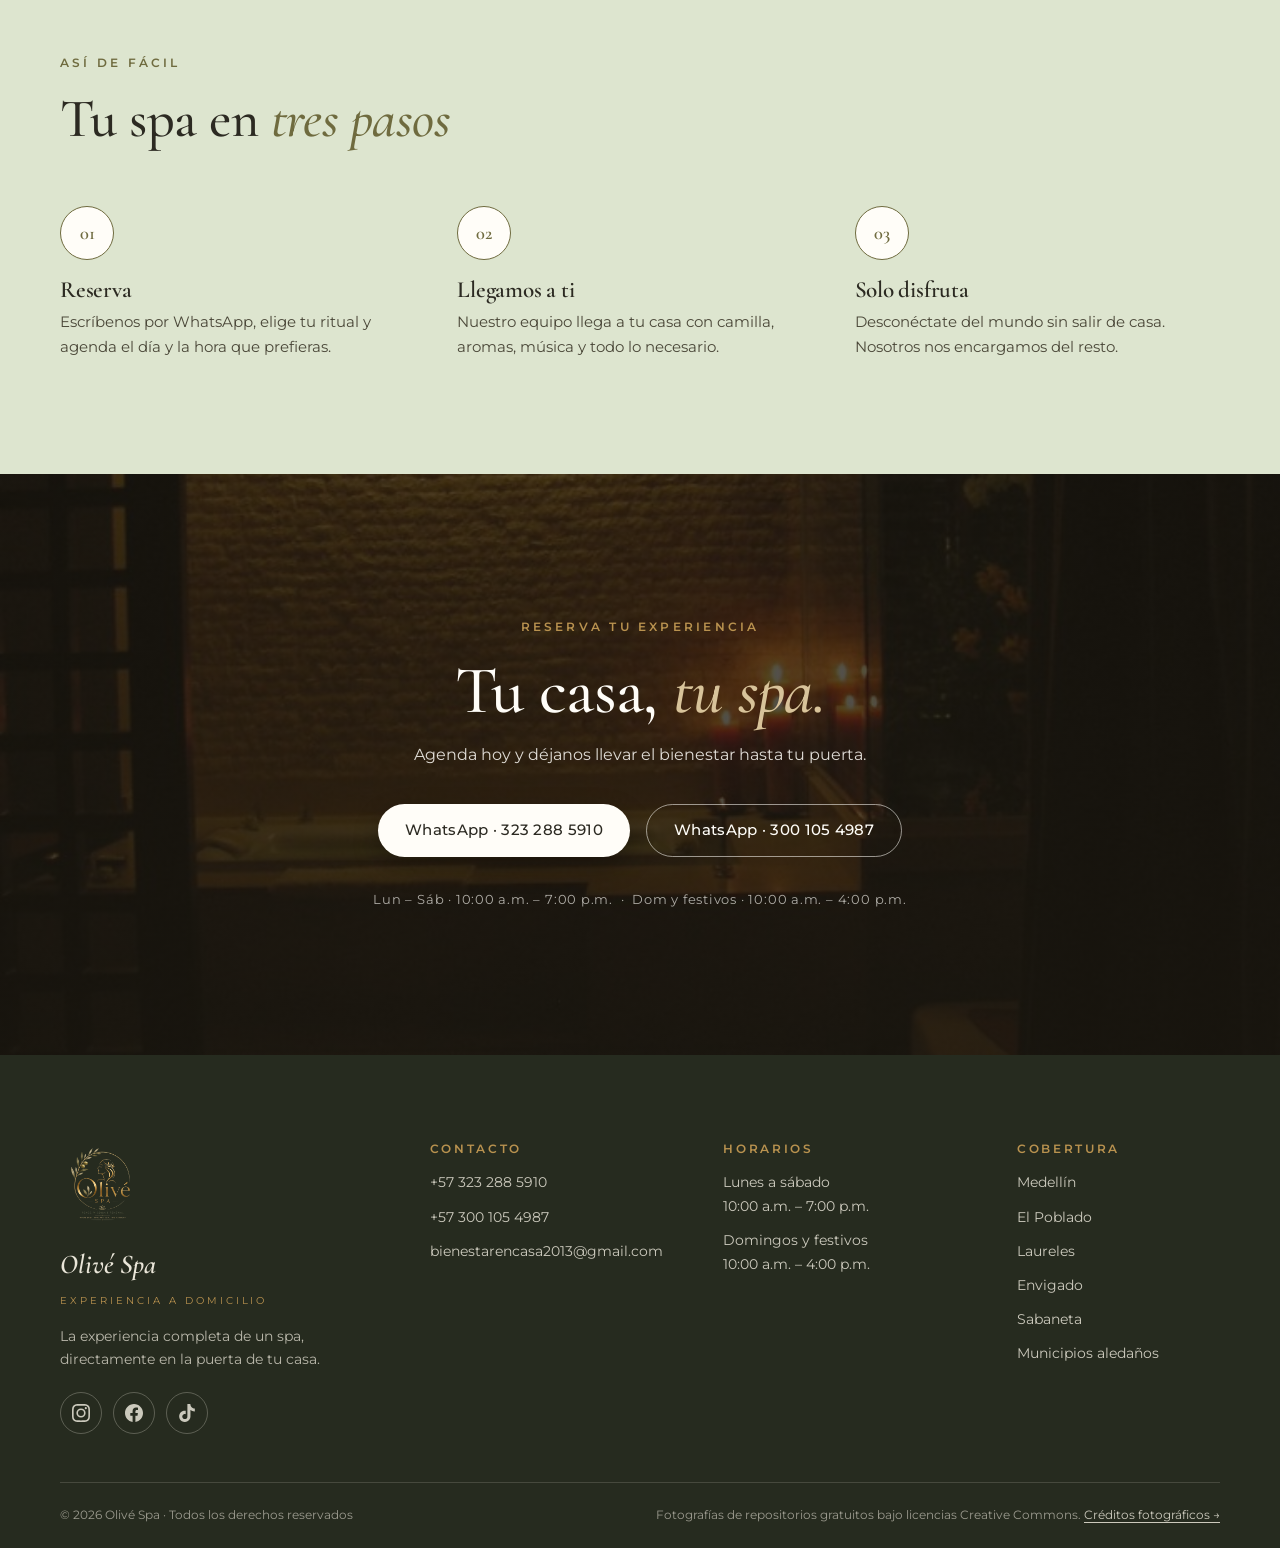
==== commit 3db2c1c7: "Contenido actualizado desde el panel (1) - fotos programa-spa-entre-amigas: 1 foto(s), 1 nueva(s)" ====
--- a/index.html
+++ b/index.html
@@ -257,7 +257,7 @@
             </div>
           </article>
           <article class="program-card program-card-photo program-card-wide reveal">
-            <div class="galeria galeria-portada" data-galeria="programa-spa-entre-amigas" data-cantidad="1"><img src="assets/img/servicios/programa-spa-entre-amigas.jpg" data-grande="assets/img/servicios/programa-spa-entre-amigas.jpg" alt="Spa entre Amigas" loading="lazy" decoding="async" /></div>
+            <div class="galeria galeria-portada" data-galeria="programa-spa-entre-amigas" data-cantidad="1"><img src="assets/img/panel/programa-spa-entre-amigas-20261019041302-a820-1.jpg" data-grande="assets/img/panel/programa-spa-entre-amigas-20261019041302-a820-1.jpg" alt="Spa entre Amigas" loading="lazy" decoding="async" /></div>
             <div class="program-body">
               <div class="program-top"><h3 data-texto="programa-spa-entre-amigas:nombre">Spa entre Amigas</h3><span class="program-price"><span data-tarifa="programa-spa-entre-amigas">$220.000</span> <small>por persona</small></span></div>
               <p class="program-meta" data-texto="programa-spa-entre-amigas:detalle">Mínimo 6 amigas · 2 horas</p>
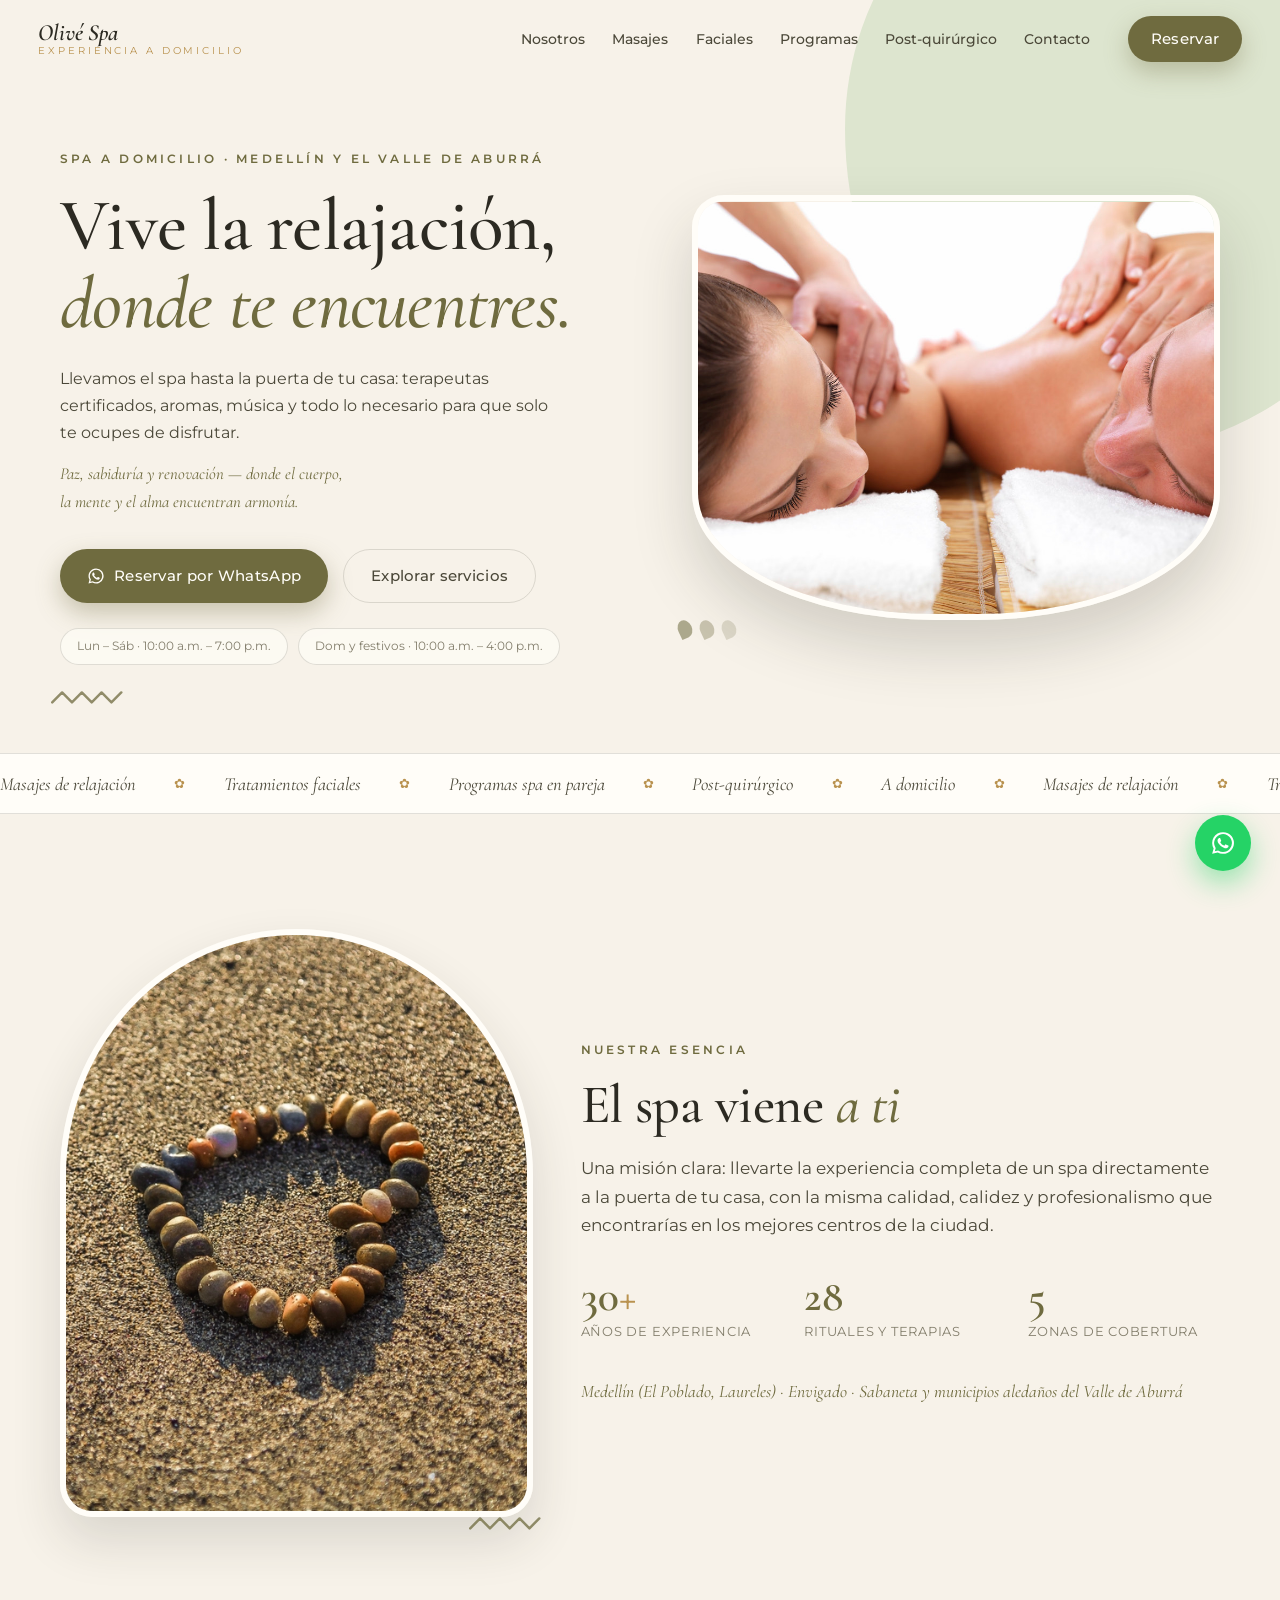
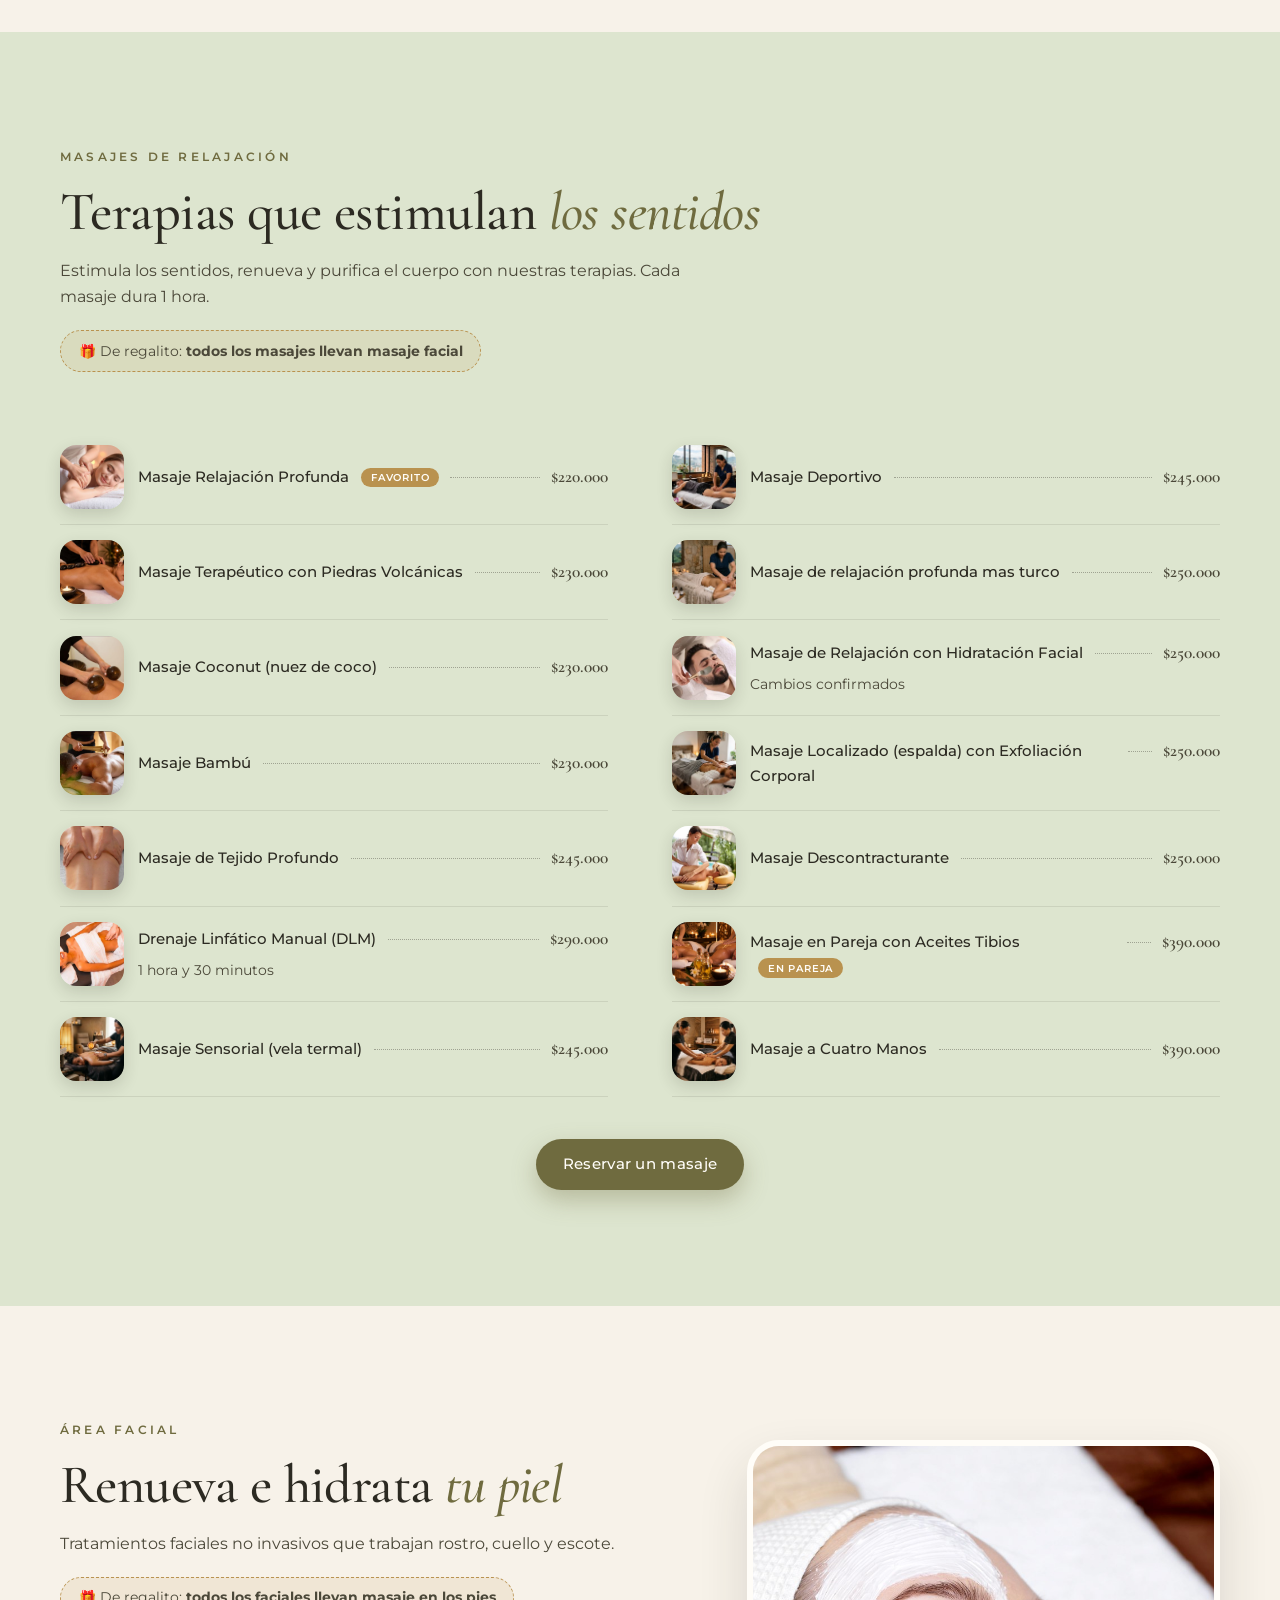
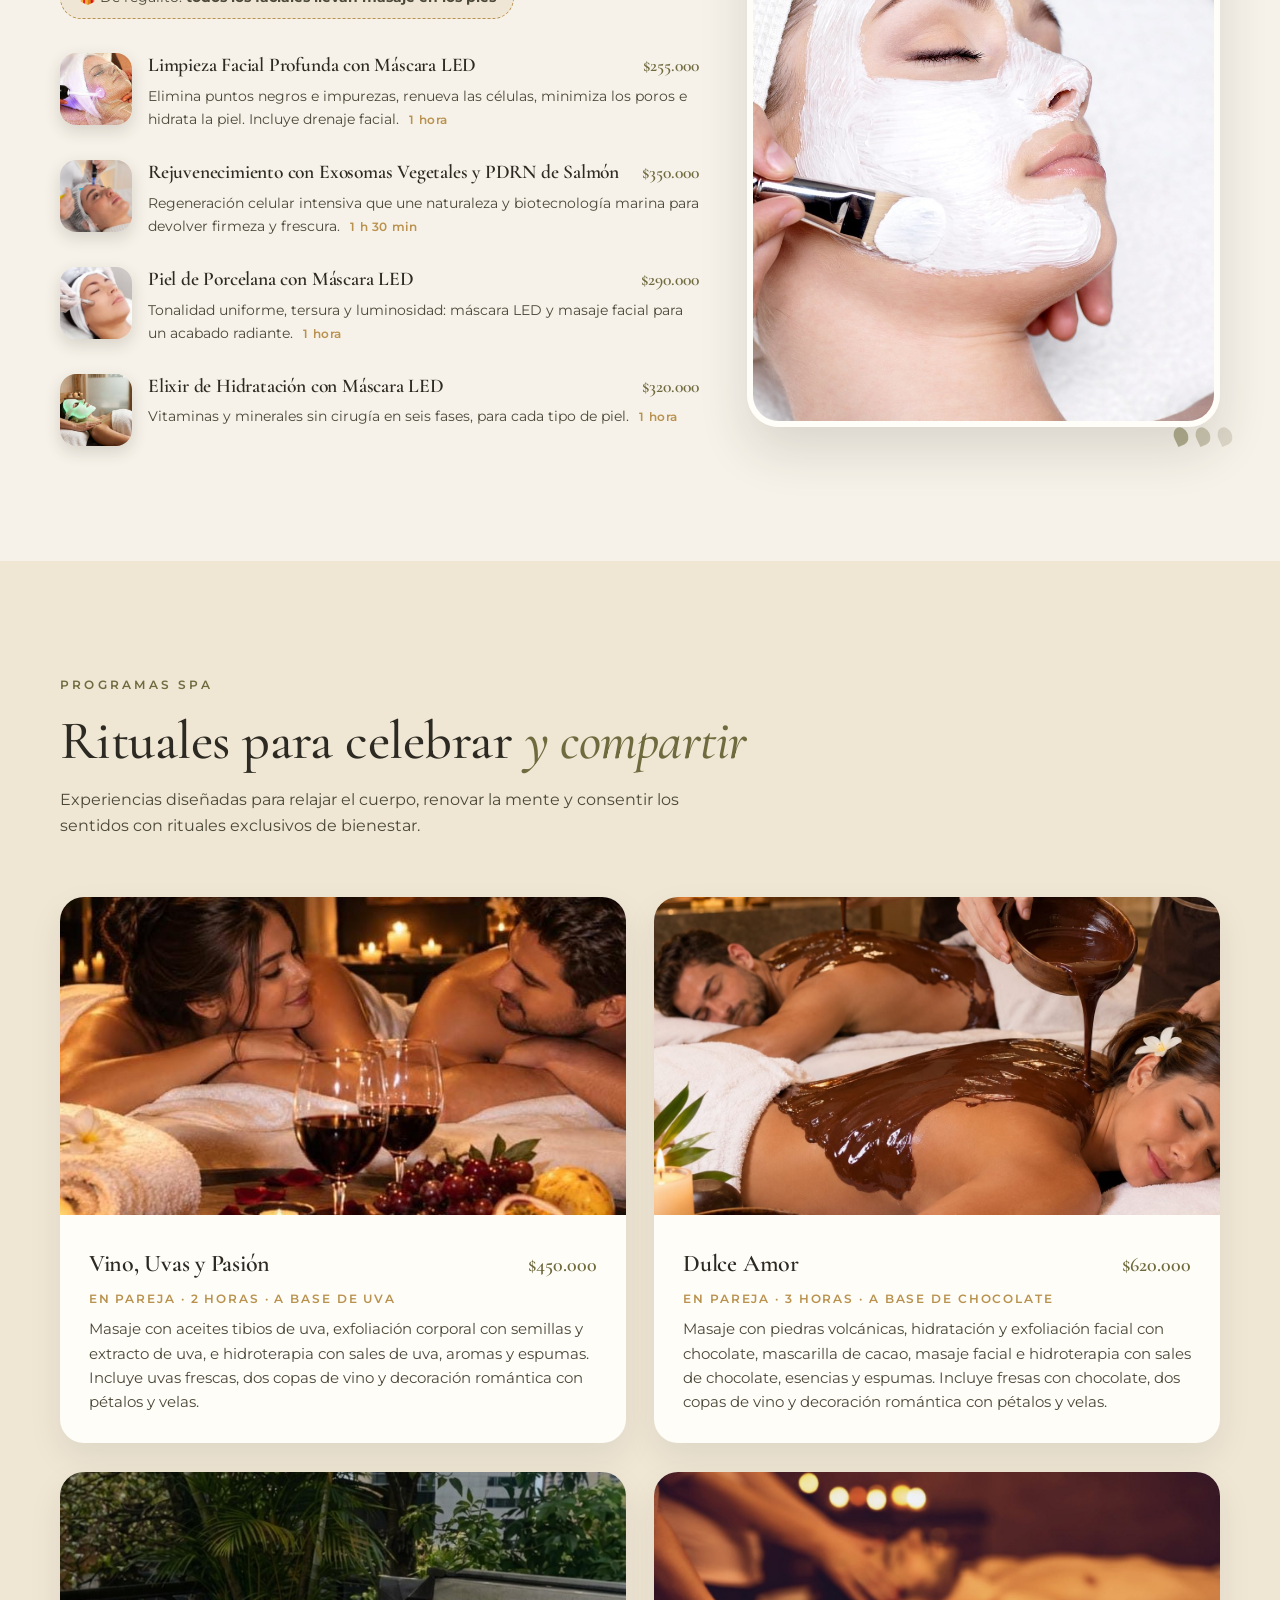
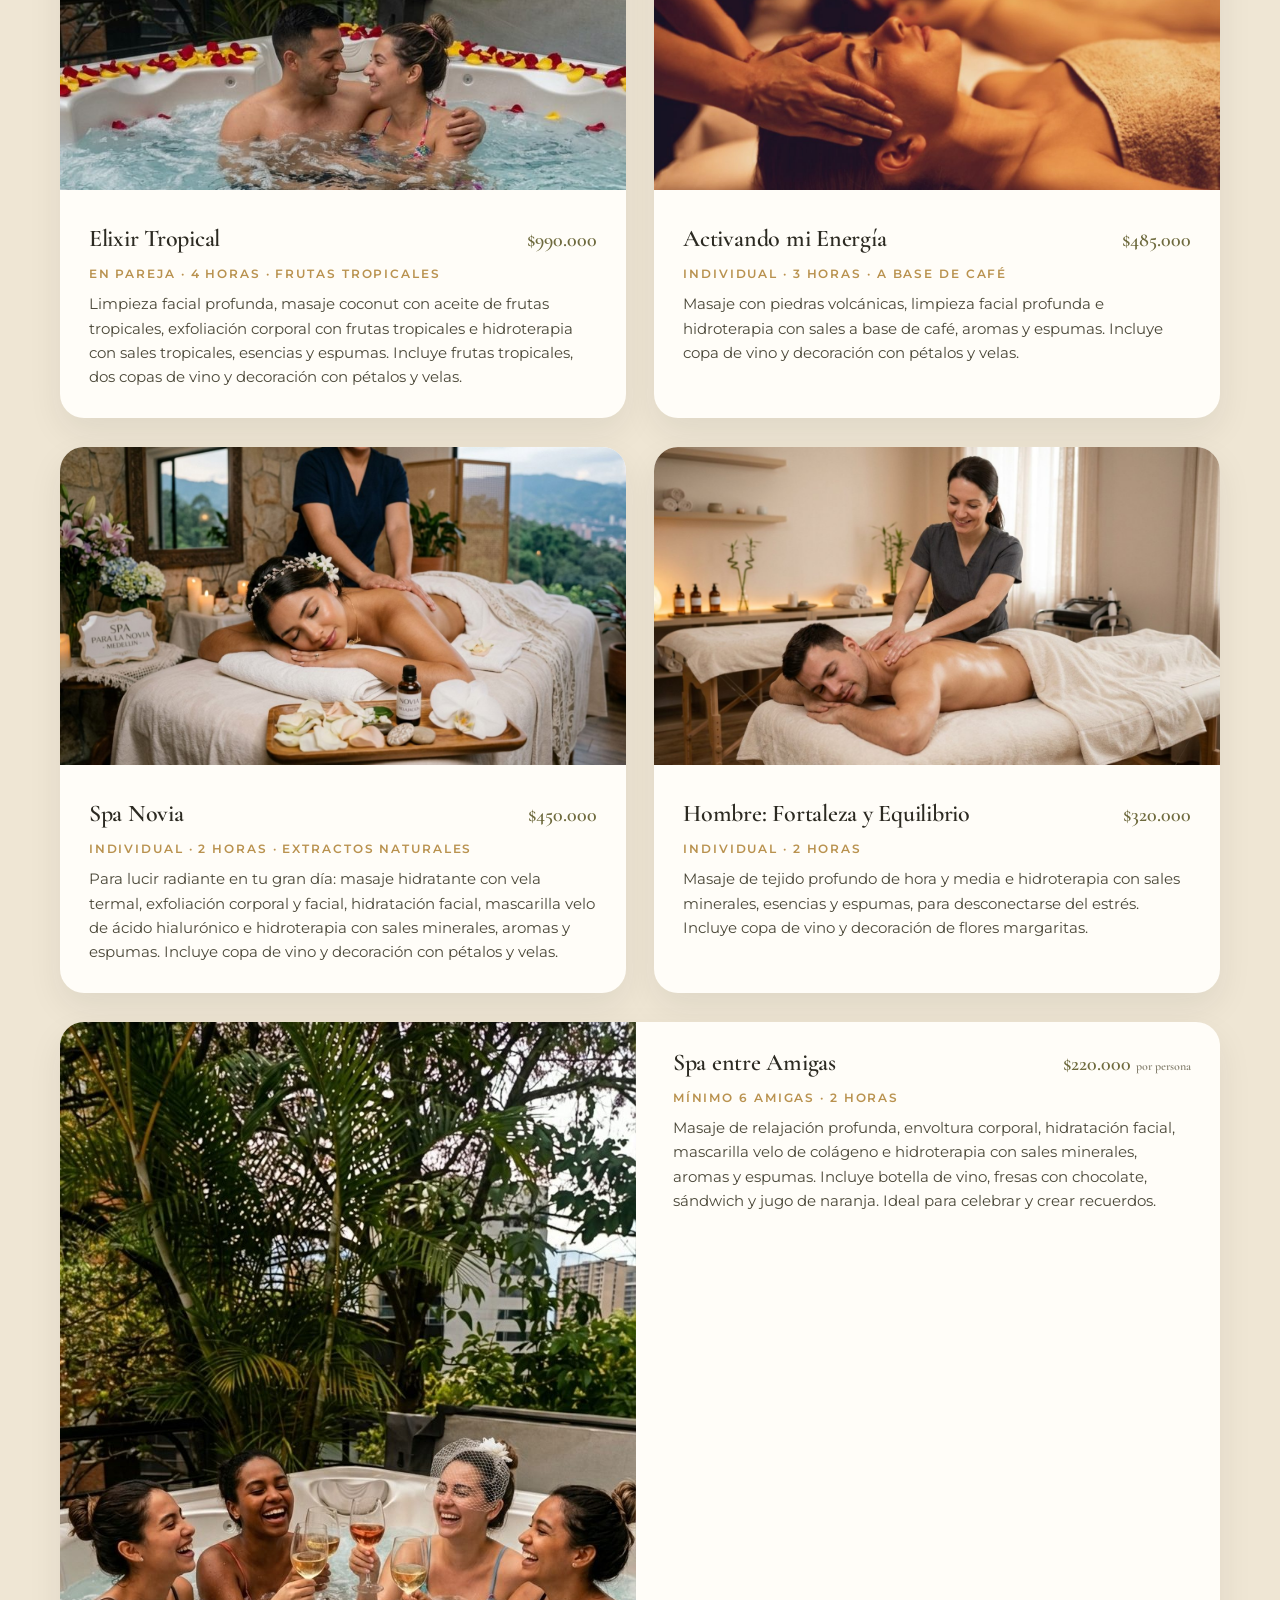
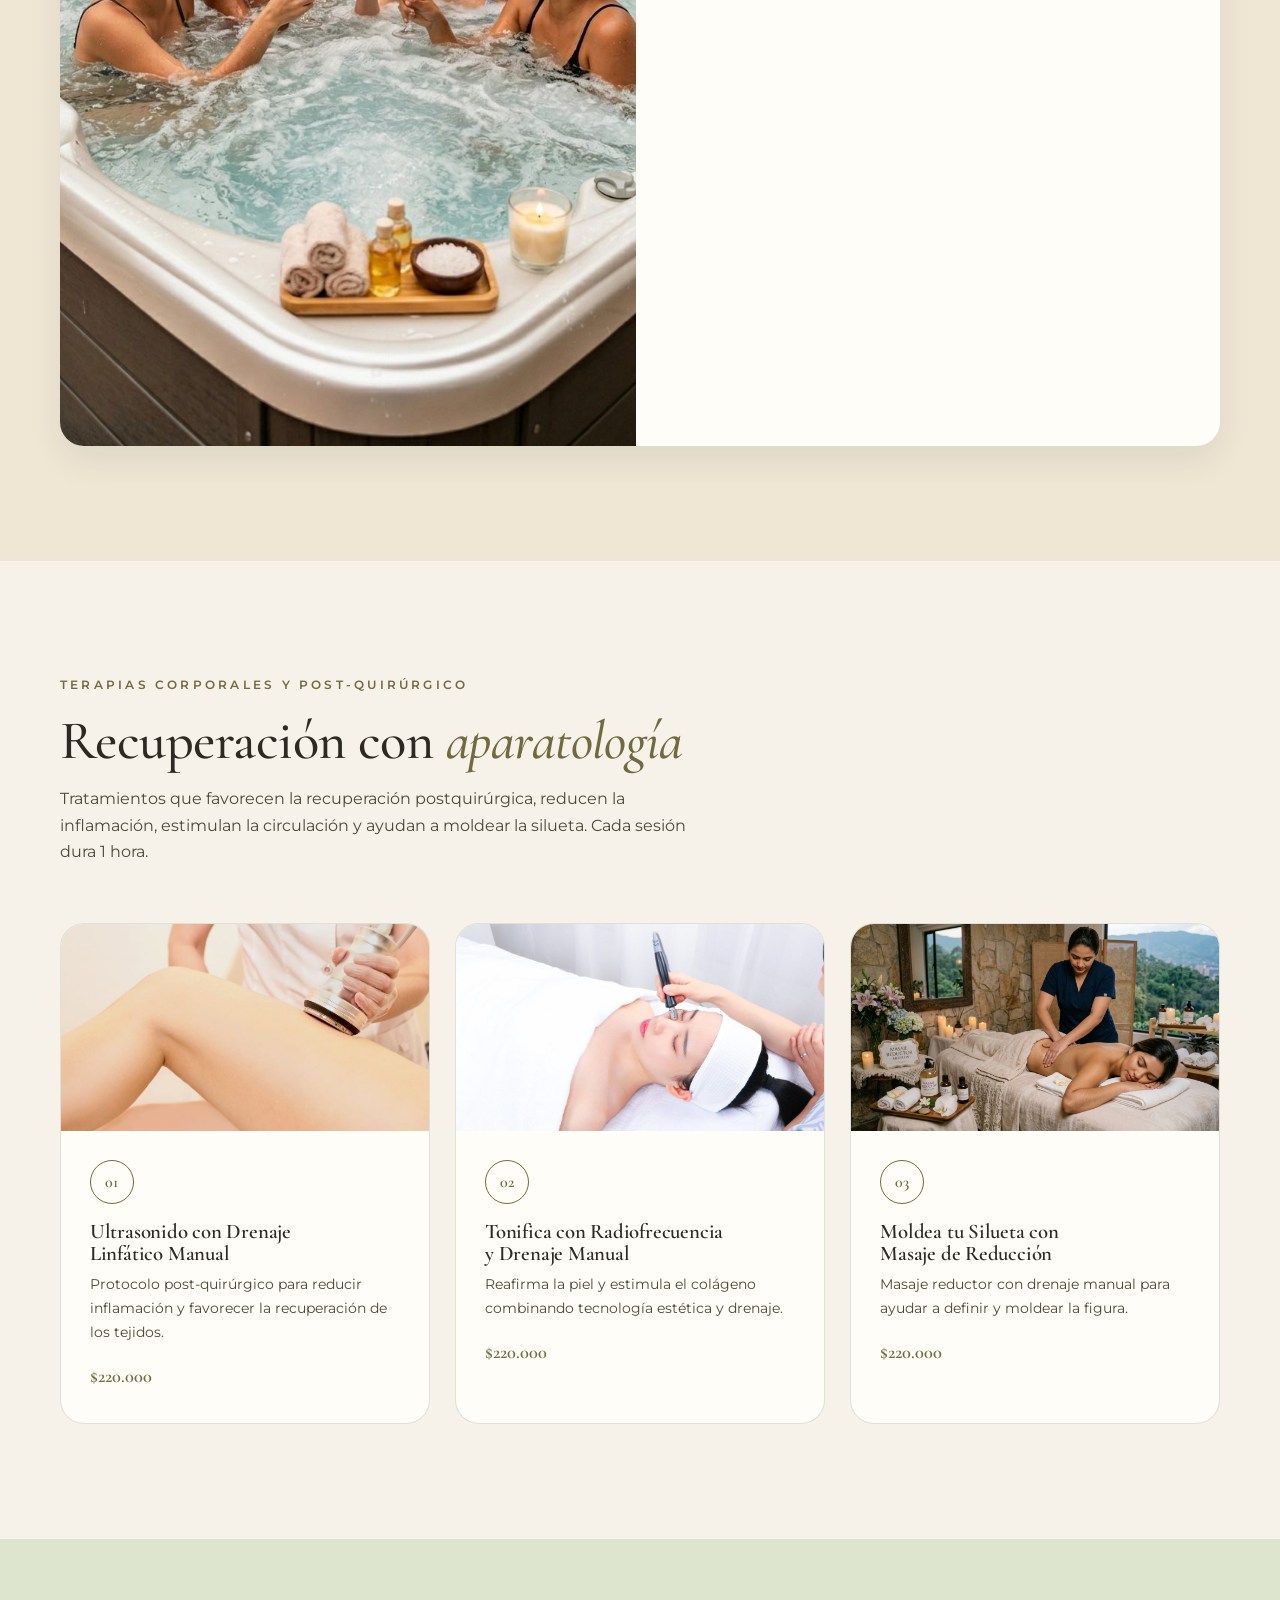
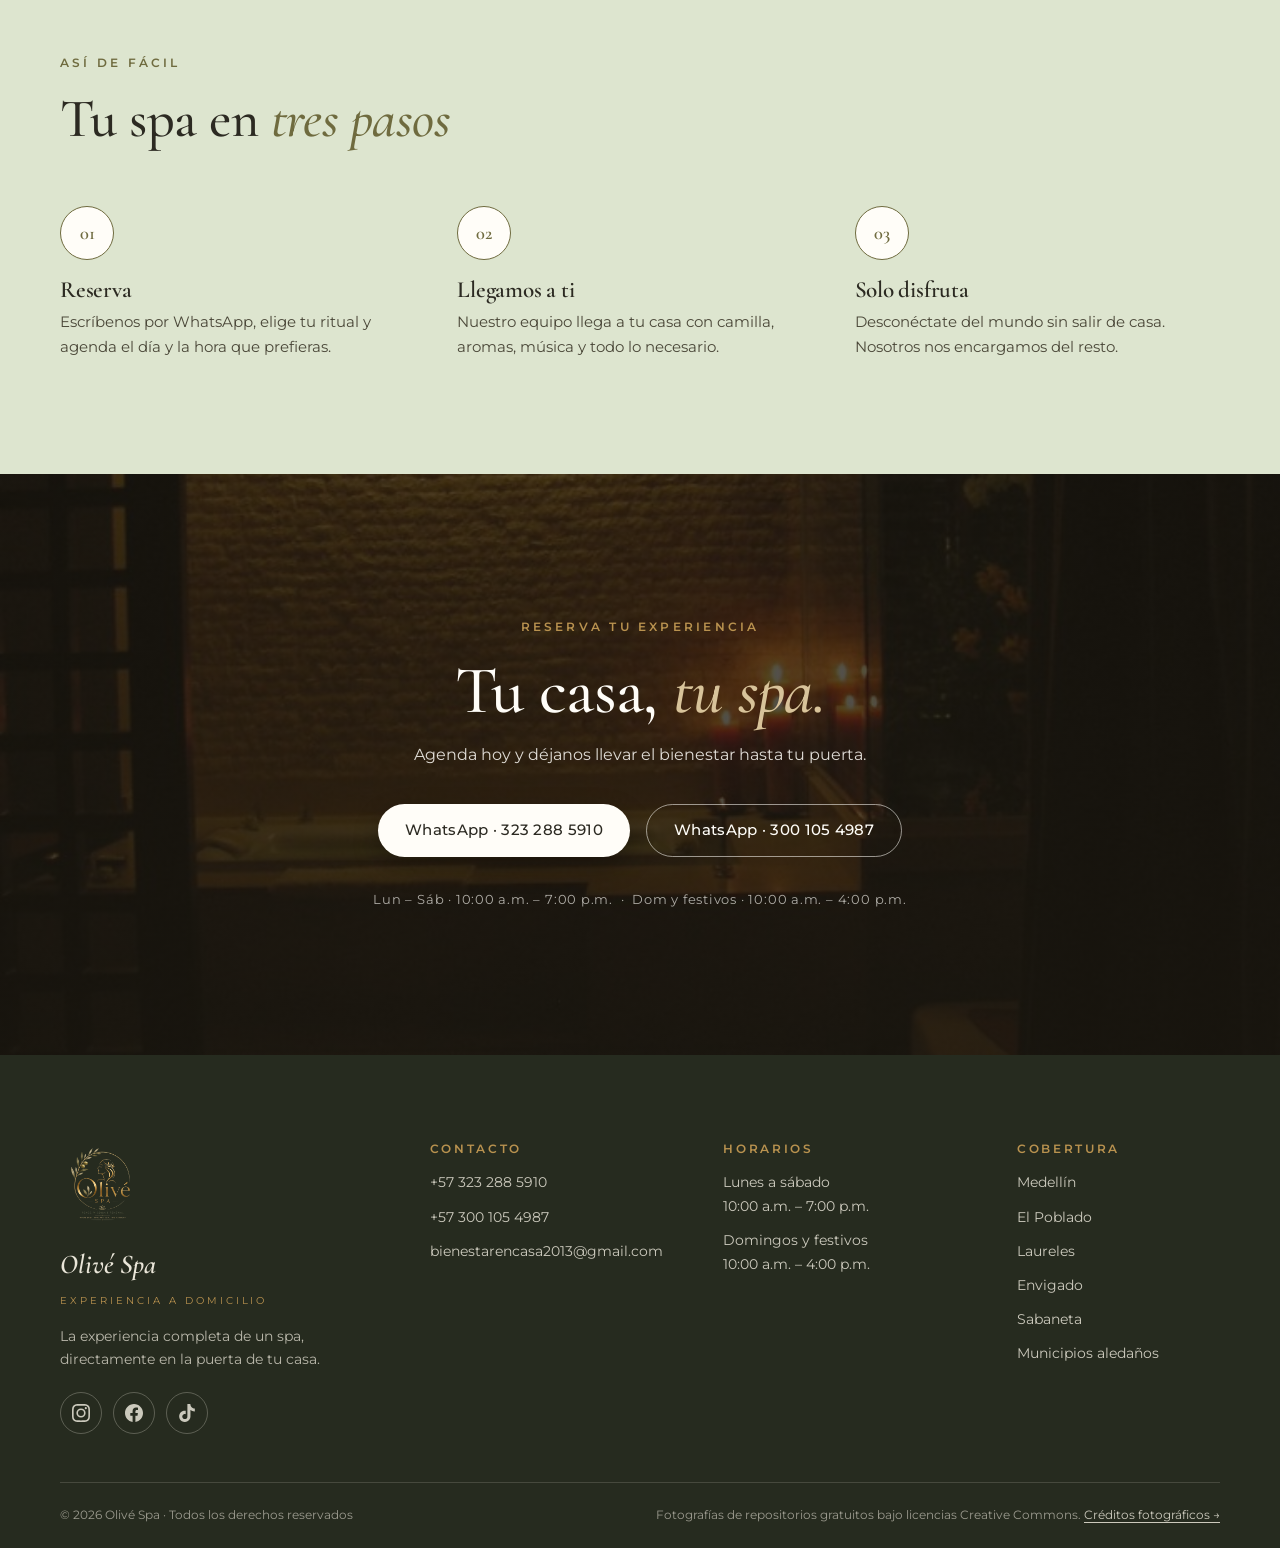
==== commit 1000a0eb: "Panel completo: todo el contenido editable, videos, servicios y promociones - contenido.json guarda " ====
--- a/index.html
+++ b/index.html
@@ -11,7 +11,7 @@
   <meta property="og:title" content="Olivé Spa — Spa a domicilio en Medellín" />
   <meta property="og:description" content="Olivé Spa: vive la relajación donde te encuentres. Masajes, faciales y rituales de bienestar a domicilio en Medellín y el Valle de Aburrá." />
   <meta property="og:url" content="https://olivespamedellin.com/" />
-  <meta property="og:image" content="https://olivespamedellin.com/assets/img/hero-masaje.jpg" data-foto="portada" />
+  <meta property="og:image" content="https://olivespamedellin.com/assets/img/hero-masaje.jpg" />
   <meta property="og:locale" content="es_CO" />
   <link rel="icon" type="image/png" sizes="32x32" href="assets/brand/favicon-32.png" />
   <link rel="icon" type="image/png" sizes="16x16" href="assets/brand/favicon-16.png" />
@@ -21,8 +21,8 @@
   <link rel="preconnect" href="https://fonts.gstatic.com" crossorigin />
   <link rel="stylesheet" href="https://fonts.googleapis.com/css2?family=Cormorant+Garamond:ital,wght@0,400;0,500;0,600;1,400;1,500&family=Montserrat:wght@300;400;500;600&display=swap" />
 
-  <link rel="preload" as="image" href="assets/img/hero-masaje.jpg" fetchpriority="high" data-foto="portada" />
-  <link rel="stylesheet" href="styles.css?v=2026092502" />
+  <link rel="preload" as="image" href="assets/img/hero-masaje.jpg" fetchpriority="high" />
+  <link rel="stylesheet" href="styles.css?v=2026102201" />
 </head>
 <body>
   <a class="skip-link" href="#main">Saltar al contenido</a>
@@ -74,7 +74,7 @@
         </div>
         <div class="hero-media reveal">
           <figure class="hero-figure">
-            <img src="assets/img/hero-masaje.jpg" alt="Masaje de relajación en pareja sobre toallas blancas" fetchpriority="high" loading="eager" data-foto="portada" data-foto-etiqueta="Foto principal (portada)" />
+            <img src="assets/img/hero-masaje.jpg" alt="Masaje de relajación en pareja sobre toallas blancas" fetchpriority="high" loading="eager" />
           </figure>
           <div class="hero-dots" aria-hidden="true"><span></span><span></span><span></span></div>
         </div>
@@ -94,7 +94,7 @@
       <div class="container about-grid">
         <div class="about-media reveal">
           <figure class="about-figure">
-            <img src="assets/img/detalle-piedras.jpg" alt="Corazón formado con piedras de colores sobre arena" loading="lazy" decoding="async" data-foto="nosotros" data-foto-etiqueta="Foto de «Nuestra esencia»" />
+            <img src="assets/img/detalle-piedras.jpg" alt="Corazón formado con piedras de colores sobre arena" loading="lazy" decoding="async" />
           </figure>
           <svg class="squiggle squiggle-about" viewBox="0 0 120 24" aria-hidden="true"><path d="M2 20 L18 4 L34 20 L50 4 L66 20 L82 4 L98 20 L114 4" fill="none" stroke="currentColor" stroke-width="4" stroke-linecap="round" stroke-linejoin="round"/></svg>
         </div>
@@ -123,22 +123,22 @@
         </header>
         <div class="menu-grid">
           <ul class="menu-list reveal">
-            <li><div class="galeria galeria-mini" data-galeria="masaje-relajacion-profunda" data-cantidad="1" role="button" tabindex="0"><img src="assets/img/servicios/masaje-relajacion-profunda-mini.jpg" data-grande="assets/img/servicios/masaje-relajacion-profunda.jpg" alt="Masaje Relajación Profunda" loading="lazy" decoding="async" /></div><div class="menu-item"><div class="menu-row"><span class="menu-name"><span data-texto="masaje-relajacion-profunda:nombre">Masaje Relajación Profunda</span> <em class="tag">favorito</em></span><span class="menu-dots"></span><span class="menu-price" data-tarifa="masaje-relajacion-profunda">$220.000</span></div><p class="menu-desc" data-texto="masaje-relajacion-profunda:descripcion"></p></div></li>
-            <li><div class="galeria galeria-mini" data-galeria="masaje-piedras-volcanicas" data-cantidad="1" role="button" tabindex="0"><img src="assets/img/panel/masaje-piedras-volcanicas-20261014220955-837e-1-mini.jpg" data-grande="assets/img/panel/masaje-piedras-volcanicas-20261014220955-837e-1.jpg" alt="Masaje Terapéutico con Piedras Volcánicas" loading="lazy" decoding="async" /></div><div class="menu-item"><div class="menu-row"><span class="menu-name"><span data-texto="masaje-piedras-volcanicas:nombre">Masaje Terapéutico con Piedras Volcánicas</span></span><span class="menu-dots"></span><span class="menu-price" data-tarifa="masaje-piedras-volcanicas">$230.000</span></div><p class="menu-desc" data-texto="masaje-piedras-volcanicas:descripcion"></p></div></li>
-            <li><div class="galeria galeria-mini" data-galeria="masaje-coconut" data-cantidad="1" role="button" tabindex="0"><img src="assets/img/panel/masaje-coconut-20261014220955-837e-1-mini.jpg" data-grande="assets/img/panel/masaje-coconut-20261014220955-837e-1.jpg" alt="Masaje Coconut (nuez de coco)" loading="lazy" decoding="async" /></div><div class="menu-item"><div class="menu-row"><span class="menu-name"><span data-texto="masaje-coconut:nombre">Masaje Coconut (nuez de coco)</span></span><span class="menu-dots"></span><span class="menu-price" data-tarifa="masaje-coconut">$230.000</span></div><p class="menu-desc" data-texto="masaje-coconut:descripcion"></p></div></li>
-            <li><div class="galeria galeria-mini" data-galeria="masaje-bambu" data-cantidad="1" role="button" tabindex="0"><img src="assets/img/panel/masaje-bambu-20261014220955-837e-1-mini.jpg" data-grande="assets/img/panel/masaje-bambu-20261014220955-837e-1.jpg" alt="Masaje Bambú" loading="lazy" decoding="async" /></div><div class="menu-item"><div class="menu-row"><span class="menu-name"><span data-texto="masaje-bambu:nombre">Masaje Bambú</span></span><span class="menu-dots"></span><span class="menu-price" data-tarifa="masaje-bambu">$230.000</span></div><p class="menu-desc" data-texto="masaje-bambu:descripcion"></p></div></li>
-            <li><div class="galeria galeria-mini" data-galeria="masaje-tejido-profundo" data-cantidad="1" role="button" tabindex="0"><img src="assets/img/panel/masaje-tejido-profundo-20261015041839-c3ba-1-mini.jpg" data-grande="assets/img/panel/masaje-tejido-profundo-20261015041839-c3ba-1.jpg" alt="Masaje de Tejido Profundo" loading="lazy" decoding="async" /></div><div class="menu-item"><div class="menu-row"><span class="menu-name"><span data-texto="masaje-tejido-profundo:nombre">Masaje de Tejido Profundo</span></span><span class="menu-dots"></span><span class="menu-price" data-tarifa="masaje-tejido-profundo">$245.000</span></div><p class="menu-desc" data-texto="masaje-tejido-profundo:descripcion"></p></div></li>
-            <li><div class="galeria galeria-mini" data-galeria="drenaje-linfatico-manual" data-cantidad="1" role="button" tabindex="0"><img src="assets/img/panel/drenaje-linfatico-manual-20261014222613-39e3-1-mini.jpg" data-grande="assets/img/panel/drenaje-linfatico-manual-20261014222613-39e3-1.jpg" alt="Drenaje Linfático Manual (DLM)" loading="lazy" decoding="async" /></div><div class="menu-item"><div class="menu-row"><span class="menu-name"><span data-texto="drenaje-linfatico-manual:nombre">Drenaje Linfático Manual (DLM)</span></span><span class="menu-dots"></span><span class="menu-price" data-tarifa="drenaje-linfatico-manual">$290.000</span></div><p class="menu-desc" data-texto="drenaje-linfatico-manual:descripcion">1 hora y 30 minutos</p></div></li>
-            <li><div class="galeria galeria-mini" data-galeria="masaje-sensorial" data-cantidad="1" role="button" tabindex="0"><img src="assets/img/panel/masaje-sensorial-20261014220955-837e-1-mini.jpg" data-grande="assets/img/panel/masaje-sensorial-20261014220955-837e-1.jpg" alt="Masaje Sensorial (vela termal)" loading="lazy" decoding="async" /></div><div class="menu-item"><div class="menu-row"><span class="menu-name"><span data-texto="masaje-sensorial:nombre">Masaje Sensorial (vela termal)</span></span><span class="menu-dots"></span><span class="menu-price" data-tarifa="masaje-sensorial">$245.000</span></div><p class="menu-desc" data-texto="masaje-sensorial:descripcion"></p></div></li>
+            <li><div class="galeria galeria-mini" data-galeria="masaje-relajacion-profunda" data-cantidad="1" role="button" tabindex="0"><img class="media" src="assets/img/servicios/masaje-relajacion-profunda-mini.jpg" data-grande="assets/img/servicios/masaje-relajacion-profunda.jpg" alt="Masaje Relajación Profunda" loading="lazy" decoding="async" /></div><div class="menu-item"><div class="menu-row"><span class="menu-name"><span>Masaje Relajación Profunda</span> <em class="tag">favorito</em></span><span class="menu-dots"></span><span class="menu-price">$220.000</span></div><p class="menu-desc"></p></div></li>
+            <li><div class="galeria galeria-mini" data-galeria="masaje-piedras-volcanicas" data-cantidad="1" role="button" tabindex="0"><img class="media" src="assets/img/panel/masaje-piedras-volcanicas-20261014220955-837e-1-mini.jpg" data-grande="assets/img/panel/masaje-piedras-volcanicas-20261014220955-837e-1.jpg" alt="Masaje Terapéutico con Piedras Volcánicas" loading="lazy" decoding="async" /></div><div class="menu-item"><div class="menu-row"><span class="menu-name"><span>Masaje Terapéutico con Piedras Volcánicas</span></span><span class="menu-dots"></span><span class="menu-price">$230.000</span></div><p class="menu-desc"></p></div></li>
+            <li><div class="galeria galeria-mini" data-galeria="masaje-coconut" data-cantidad="1" role="button" tabindex="0"><img class="media" src="assets/img/panel/masaje-coconut-20261014220955-837e-1-mini.jpg" data-grande="assets/img/panel/masaje-coconut-20261014220955-837e-1.jpg" alt="Masaje Coconut (nuez de coco)" loading="lazy" decoding="async" /></div><div class="menu-item"><div class="menu-row"><span class="menu-name"><span>Masaje Coconut (nuez de coco)</span></span><span class="menu-dots"></span><span class="menu-price">$230.000</span></div><p class="menu-desc"></p></div></li>
+            <li><div class="galeria galeria-mini" data-galeria="masaje-bambu" data-cantidad="1" role="button" tabindex="0"><img class="media" src="assets/img/panel/masaje-bambu-20261014220955-837e-1-mini.jpg" data-grande="assets/img/panel/masaje-bambu-20261014220955-837e-1.jpg" alt="Masaje Bambú" loading="lazy" decoding="async" /></div><div class="menu-item"><div class="menu-row"><span class="menu-name"><span>Masaje Bambú</span></span><span class="menu-dots"></span><span class="menu-price">$230.000</span></div><p class="menu-desc"></p></div></li>
+            <li><div class="galeria galeria-mini" data-galeria="masaje-tejido-profundo" data-cantidad="1" role="button" tabindex="0"><img class="media" src="assets/img/panel/masaje-tejido-profundo-20261015041839-c3ba-1-mini.jpg" data-grande="assets/img/panel/masaje-tejido-profundo-20261015041839-c3ba-1.jpg" alt="Masaje de Tejido Profundo" loading="lazy" decoding="async" /></div><div class="menu-item"><div class="menu-row"><span class="menu-name"><span>Masaje de Tejido Profundo</span></span><span class="menu-dots"></span><span class="menu-price">$245.000</span></div><p class="menu-desc"></p></div></li>
+            <li><div class="galeria galeria-mini" data-galeria="drenaje-linfatico-manual" data-cantidad="1" role="button" tabindex="0"><img class="media" src="assets/img/panel/drenaje-linfatico-manual-20261014222613-39e3-1-mini.jpg" data-grande="assets/img/panel/drenaje-linfatico-manual-20261014222613-39e3-1.jpg" alt="Drenaje Linfático Manual (DLM)" loading="lazy" decoding="async" /></div><div class="menu-item"><div class="menu-row"><span class="menu-name"><span>Drenaje Linfático Manual (DLM)</span></span><span class="menu-dots"></span><span class="menu-price">$290.000</span></div><p class="menu-desc">1 hora y 30 minutos</p></div></li>
+            <li><div class="galeria galeria-mini" data-galeria="masaje-sensorial" data-cantidad="1" role="button" tabindex="0"><img class="media" src="assets/img/panel/masaje-sensorial-20261014220955-837e-1-mini.jpg" data-grande="assets/img/panel/masaje-sensorial-20261014220955-837e-1.jpg" alt="Masaje Sensorial (vela termal)" loading="lazy" decoding="async" /></div><div class="menu-item"><div class="menu-row"><span class="menu-name"><span>Masaje Sensorial (vela termal)</span></span><span class="menu-dots"></span><span class="menu-price">$245.000</span></div><p class="menu-desc"></p></div></li>
           </ul>
           <ul class="menu-list reveal">
-            <li><div class="galeria galeria-mini" data-galeria="masaje-deportivo" data-cantidad="1" role="button" tabindex="0"><img src="assets/img/panel/masaje-deportivo-20261014222034-ba41-1-mini.jpg" data-grande="assets/img/panel/masaje-deportivo-20261014222034-ba41-1.jpg" alt="Masaje Deportivo" loading="lazy" decoding="async" /></div><div class="menu-item"><div class="menu-row"><span class="menu-name"><span data-texto="masaje-deportivo:nombre">Masaje Deportivo</span></span><span class="menu-dots"></span><span class="menu-price" data-tarifa="masaje-deportivo">$245.000</span></div><p class="menu-desc" data-texto="masaje-deportivo:descripcion"></p></div></li>
-            <li><div class="galeria galeria-mini" data-galeria="masaje-piernas-cansadas" data-cantidad="1" role="button" tabindex="0"><img src="assets/img/panel/masaje-piernas-cansadas-20261014222034-ba41-1-mini.jpg" data-grande="assets/img/panel/masaje-piernas-cansadas-20261014222034-ba41-1.jpg" alt="Masaje de relajación profunda mas turco" loading="lazy" decoding="async" /></div><div class="menu-item"><div class="menu-row"><span class="menu-name"><span data-texto="masaje-piernas-cansadas:nombre">Masaje de relajación profunda mas turco</span></span><span class="menu-dots"></span><span class="menu-price" data-tarifa="masaje-piernas-cansadas">$250.000</span></div><p class="menu-desc" data-texto="masaje-piernas-cansadas:descripcion"></p></div></li>
-            <li><div class="galeria galeria-mini" data-galeria="masaje-relajacion-hidratacion-facial" data-cantidad="1" role="button" tabindex="0"><img src="assets/img/panel/masaje-relajacion-hidratacion-facial-20260926042613-c0b6-1-mini.jpg" data-grande="assets/img/panel/masaje-relajacion-hidratacion-facial-20260926042613-c0b6-1.jpg" alt="Masaje de Relajación con Hidratación Facial" loading="lazy" decoding="async" /></div><div class="menu-item"><div class="menu-row"><span class="menu-name"><span data-texto="masaje-relajacion-hidratacion-facial:nombre">Masaje de Relajación con Hidratación Facial</span></span><span class="menu-dots"></span><span class="menu-price" data-tarifa="masaje-relajacion-hidratacion-facial">$250.000</span></div><p class="menu-desc" data-texto="masaje-relajacion-hidratacion-facial:descripcion">Cambios confirmados</p></div></li>
-            <li><div class="galeria galeria-mini" data-galeria="masaje-localizado-exfoliacion" data-cantidad="1" role="button" tabindex="0"><img src="assets/img/panel/masaje-localizado-exfoliacion-20261014220955-837e-1-mini.jpg" data-grande="assets/img/panel/masaje-localizado-exfoliacion-20261014220955-837e-1.jpg" alt="Masaje Localizado (espalda) con Exfoliación Corporal" loading="lazy" decoding="async" /></div><div class="menu-item"><div class="menu-row"><span class="menu-name"><span data-texto="masaje-localizado-exfoliacion:nombre">Masaje Localizado (espalda) con Exfoliación Corporal</span></span><span class="menu-dots"></span><span class="menu-price" data-tarifa="masaje-localizado-exfoliacion">$250.000</span></div><p class="menu-desc" data-texto="masaje-localizado-exfoliacion:descripcion"></p></div></li>
-            <li><div class="galeria galeria-mini" data-galeria="masaje-descontracturante" data-cantidad="1" role="button" tabindex="0"><img src="assets/img/panel/masaje-descontracturante-20261014224217-3dc0-1-mini.jpg" data-grande="assets/img/panel/masaje-descontracturante-20261014224217-3dc0-1.jpg" alt="Masaje Descontracturante" loading="lazy" decoding="async" /></div><div class="menu-item"><div class="menu-row"><span class="menu-name"><span data-texto="masaje-descontracturante:nombre">Masaje Descontracturante</span></span><span class="menu-dots"></span><span class="menu-price" data-tarifa="masaje-descontracturante">$250.000</span></div><p class="menu-desc" data-texto="masaje-descontracturante:descripcion"></p></div></li>
-            <li><div class="galeria galeria-mini" data-galeria="masaje-en-pareja" data-cantidad="1" role="button" tabindex="0"><img src="assets/img/panel/masaje-en-pareja-20261014224217-3dc0-1-mini.jpg" data-grande="assets/img/panel/masaje-en-pareja-20261014224217-3dc0-1.jpg" alt="Masaje en Pareja con Aceites Tibios" loading="lazy" decoding="async" /></div><div class="menu-item"><div class="menu-row"><span class="menu-name"><span data-texto="masaje-en-pareja:nombre">Masaje en Pareja con Aceites Tibios</span> <em class="tag">en pareja</em></span><span class="menu-dots"></span><span class="menu-price" data-tarifa="masaje-en-pareja">$390.000</span></div><p class="menu-desc" data-texto="masaje-en-pareja:descripcion"></p></div></li>
-            <li><div class="galeria galeria-mini" data-galeria="masaje-cuatro-manos" data-cantidad="1" role="button" tabindex="0"><img src="assets/img/panel/masaje-cuatro-manos-20261014220955-837e-1-mini.jpg" data-grande="assets/img/panel/masaje-cuatro-manos-20261014220955-837e-1.jpg" alt="Masaje a Cuatro Manos" loading="lazy" decoding="async" /></div><div class="menu-item"><div class="menu-row"><span class="menu-name"><span data-texto="masaje-cuatro-manos:nombre">Masaje a Cuatro Manos</span></span><span class="menu-dots"></span><span class="menu-price" data-tarifa="masaje-cuatro-manos">$390.000</span></div><p class="menu-desc" data-texto="masaje-cuatro-manos:descripcion"></p></div></li>
+            <li><div class="galeria galeria-mini" data-galeria="masaje-deportivo" data-cantidad="1" role="button" tabindex="0"><img class="media" src="assets/img/panel/masaje-deportivo-20261014222034-ba41-1-mini.jpg" data-grande="assets/img/panel/masaje-deportivo-20261014222034-ba41-1.jpg" alt="Masaje Deportivo" loading="lazy" decoding="async" /></div><div class="menu-item"><div class="menu-row"><span class="menu-name"><span>Masaje Deportivo</span></span><span class="menu-dots"></span><span class="menu-price">$245.000</span></div><p class="menu-desc"></p></div></li>
+            <li><div class="galeria galeria-mini" data-galeria="masaje-piernas-cansadas" data-cantidad="1" role="button" tabindex="0"><img class="media" src="assets/img/panel/masaje-piernas-cansadas-20261014222034-ba41-1-mini.jpg" data-grande="assets/img/panel/masaje-piernas-cansadas-20261014222034-ba41-1.jpg" alt="Masaje de relajación profunda mas turco" loading="lazy" decoding="async" /></div><div class="menu-item"><div class="menu-row"><span class="menu-name"><span>Masaje de relajación profunda mas turco</span></span><span class="menu-dots"></span><span class="menu-price">$250.000</span></div><p class="menu-desc"></p></div></li>
+            <li><div class="galeria galeria-mini" data-galeria="masaje-relajacion-hidratacion-facial" data-cantidad="1" role="button" tabindex="0"><img class="media" src="assets/img/panel/masaje-relajacion-hidratacion-facial-20260926042613-c0b6-1-mini.jpg" data-grande="assets/img/panel/masaje-relajacion-hidratacion-facial-20260926042613-c0b6-1.jpg" alt="Masaje de Relajación con Hidratación Facial" loading="lazy" decoding="async" /></div><div class="menu-item"><div class="menu-row"><span class="menu-name"><span>Masaje de Relajación con Hidratación Facial</span></span><span class="menu-dots"></span><span class="menu-price">$250.000</span></div><p class="menu-desc">Cambios confirmados</p></div></li>
+            <li><div class="galeria galeria-mini" data-galeria="masaje-localizado-exfoliacion" data-cantidad="1" role="button" tabindex="0"><img class="media" src="assets/img/panel/masaje-localizado-exfoliacion-20261014220955-837e-1-mini.jpg" data-grande="assets/img/panel/masaje-localizado-exfoliacion-20261014220955-837e-1.jpg" alt="Masaje Localizado (espalda) con Exfoliación Corporal" loading="lazy" decoding="async" /></div><div class="menu-item"><div class="menu-row"><span class="menu-name"><span>Masaje Localizado (espalda) con Exfoliación Corporal</span></span><span class="menu-dots"></span><span class="menu-price">$250.000</span></div><p class="menu-desc"></p></div></li>
+            <li><div class="galeria galeria-mini" data-galeria="masaje-descontracturante" data-cantidad="1" role="button" tabindex="0"><img class="media" src="assets/img/panel/masaje-descontracturante-20261014224217-3dc0-1-mini.jpg" data-grande="assets/img/panel/masaje-descontracturante-20261014224217-3dc0-1.jpg" alt="Masaje Descontracturante" loading="lazy" decoding="async" /></div><div class="menu-item"><div class="menu-row"><span class="menu-name"><span>Masaje Descontracturante</span></span><span class="menu-dots"></span><span class="menu-price">$250.000</span></div><p class="menu-desc"></p></div></li>
+            <li><div class="galeria galeria-mini" data-galeria="masaje-en-pareja" data-cantidad="1" role="button" tabindex="0"><img class="media" src="assets/img/panel/masaje-en-pareja-20261014224217-3dc0-1-mini.jpg" data-grande="assets/img/panel/masaje-en-pareja-20261014224217-3dc0-1.jpg" alt="Masaje en Pareja con Aceites Tibios" loading="lazy" decoding="async" /></div><div class="menu-item"><div class="menu-row"><span class="menu-name"><span>Masaje en Pareja con Aceites Tibios</span> <em class="tag">en pareja</em></span><span class="menu-dots"></span><span class="menu-price">$390.000</span></div><p class="menu-desc"></p></div></li>
+            <li><div class="galeria galeria-mini" data-galeria="masaje-cuatro-manos" data-cantidad="1" role="button" tabindex="0"><img class="media" src="assets/img/panel/masaje-cuatro-manos-20261014220955-837e-1-mini.jpg" data-grande="assets/img/panel/masaje-cuatro-manos-20261014220955-837e-1.jpg" alt="Masaje a Cuatro Manos" loading="lazy" decoding="async" /></div><div class="menu-item"><div class="menu-row"><span class="menu-name"><span>Masaje a Cuatro Manos</span></span><span class="menu-dots"></span><span class="menu-price">$390.000</span></div><p class="menu-desc"></p></div></li>
           </ul>
         </div>
         <div class="section-cta reveal">
@@ -157,38 +157,38 @@
           <p class="gift reveal">🎁 De regalito: <strong>todos los faciales llevan masaje en los pies</strong></p>
           <ul class="feature-list reveal">
             <li>
-              <div class="galeria galeria-mini" data-galeria="facial-limpieza-profunda" data-cantidad="1" role="button" tabindex="0"><img src="assets/img/panel/facial-limpieza-profunda-20261015041839-c3ba-1-mini.jpg" data-grande="assets/img/panel/facial-limpieza-profunda-20261015041839-c3ba-1.jpg" alt="Limpieza Facial Profunda con Máscara LED" loading="lazy" decoding="async" /></div>
+              <div class="galeria galeria-mini" data-galeria="facial-limpieza-profunda" data-cantidad="1" role="button" tabindex="0"><img class="media" src="assets/img/panel/facial-limpieza-profunda-20261015041839-c3ba-1-mini.jpg" data-grande="assets/img/panel/facial-limpieza-profunda-20261015041839-c3ba-1.jpg" alt="Limpieza Facial Profunda con Máscara LED" loading="lazy" decoding="async" /></div>
               <div class="feature-body">
-                <div class="feature-head"><h3 data-texto="facial-limpieza-profunda:nombre">Limpieza Facial Profunda con Máscara LED</h3><span class="feature-price" data-tarifa="facial-limpieza-profunda">$255.000</span></div>
-                <p><span data-texto="facial-limpieza-profunda:descripcion">Elimina puntos negros e impurezas, renueva las células, minimiza los poros e hidrata la piel. Incluye drenaje facial.</span> <small data-texto="facial-limpieza-profunda:detalle">1 hora</small></p>
+                <div class="feature-head"><h3>Limpieza Facial Profunda con Máscara LED</h3><span class="feature-price">$255.000</span></div>
+                <p><span>Elimina puntos negros e impurezas, renueva las células, minimiza los poros e hidrata la piel. Incluye drenaje facial.</span> <small>1 hora</small></p>
               </div>
             </li>
             <li>
-              <div class="galeria galeria-mini" data-galeria="facial-rejuvenecimiento-exosomas" data-cantidad="1" role="button" tabindex="0"><img src="assets/img/panel/facial-rejuvenecimiento-exosomas-20261015042329-c6e5-1-mini.jpg" data-grande="assets/img/panel/facial-rejuvenecimiento-exosomas-20261015042329-c6e5-1.jpg" alt="Rejuvenecimiento con Exosomas Vegetales y PDRN de Salmón" loading="lazy" decoding="async" /></div>
+              <div class="galeria galeria-mini" data-galeria="facial-rejuvenecimiento-exosomas" data-cantidad="1" role="button" tabindex="0"><img class="media" src="assets/img/panel/facial-rejuvenecimiento-exosomas-20261015042329-c6e5-1-mini.jpg" data-grande="assets/img/panel/facial-rejuvenecimiento-exosomas-20261015042329-c6e5-1.jpg" alt="Rejuvenecimiento con Exosomas Vegetales y PDRN de Salmón" loading="lazy" decoding="async" /></div>
               <div class="feature-body">
-                <div class="feature-head"><h3 data-texto="facial-rejuvenecimiento-exosomas:nombre">Rejuvenecimiento con Exosomas Vegetales y PDRN de Salmón</h3><span class="feature-price" data-tarifa="facial-rejuvenecimiento-exosomas">$350.000</span></div>
-                <p><span data-texto="facial-rejuvenecimiento-exosomas:descripcion">Regeneración celular intensiva que une naturaleza y biotecnología marina para devolver firmeza y frescura.</span> <small data-texto="facial-rejuvenecimiento-exosomas:detalle">1 h 30 min</small></p>
+                <div class="feature-head"><h3>Rejuvenecimiento con Exosomas Vegetales y PDRN de Salmón</h3><span class="feature-price">$350.000</span></div>
+                <p><span>Regeneración celular intensiva que une naturaleza y biotecnología marina para devolver firmeza y frescura.</span> <small>1 h 30 min</small></p>
               </div>
             </li>
             <li>
-              <div class="galeria galeria-mini" data-galeria="facial-piel-de-porcelana" data-cantidad="1" role="button" tabindex="0"><img src="assets/img/panel/facial-piel-de-porcelana-20261015041839-c3ba-1-mini.jpg" data-grande="assets/img/panel/facial-piel-de-porcelana-20261015041839-c3ba-1.jpg" alt="Piel de Porcelana con Máscara LED" loading="lazy" decoding="async" /></div>
+              <div class="galeria galeria-mini" data-galeria="facial-piel-de-porcelana" data-cantidad="1" role="button" tabindex="0"><img class="media" src="assets/img/panel/facial-piel-de-porcelana-20261015041839-c3ba-1-mini.jpg" data-grande="assets/img/panel/facial-piel-de-porcelana-20261015041839-c3ba-1.jpg" alt="Piel de Porcelana con Máscara LED" loading="lazy" decoding="async" /></div>
               <div class="feature-body">
-                <div class="feature-head"><h3 data-texto="facial-piel-de-porcelana:nombre">Piel de Porcelana con Máscara LED</h3><span class="feature-price" data-tarifa="facial-piel-de-porcelana">$290.000</span></div>
-                <p><span data-texto="facial-piel-de-porcelana:descripcion">Tonalidad uniforme, tersura y luminosidad: máscara LED y masaje facial para un acabado radiante.</span> <small data-texto="facial-piel-de-porcelana:detalle">1 hora</small></p>
+                <div class="feature-head"><h3>Piel de Porcelana con Máscara LED</h3><span class="feature-price">$290.000</span></div>
+                <p><span>Tonalidad uniforme, tersura y luminosidad: máscara LED y masaje facial para un acabado radiante.</span> <small>1 hora</small></p>
               </div>
             </li>
             <li>
-              <div class="galeria galeria-mini" data-galeria="facial-elixir-hidratacion" data-cantidad="1" role="button" tabindex="0"><img src="assets/img/panel/facial-elixir-hidratacion-20261014220955-837e-1-mini.jpg" data-grande="assets/img/panel/facial-elixir-hidratacion-20261014220955-837e-1.jpg" alt="Elixir de Hidratación con Máscara LED" loading="lazy" decoding="async" /></div>
+              <div class="galeria galeria-mini" data-galeria="facial-elixir-hidratacion" data-cantidad="1" role="button" tabindex="0"><img class="media" src="assets/img/panel/facial-elixir-hidratacion-20261014220955-837e-1-mini.jpg" data-grande="assets/img/panel/facial-elixir-hidratacion-20261014220955-837e-1.jpg" alt="Elixir de Hidratación con Máscara LED" loading="lazy" decoding="async" /></div>
               <div class="feature-body">
-                <div class="feature-head"><h3 data-texto="facial-elixir-hidratacion:nombre">Elixir de Hidratación con Máscara LED</h3><span class="feature-price" data-tarifa="facial-elixir-hidratacion">$320.000</span></div>
-                <p><span data-texto="facial-elixir-hidratacion:descripcion">Vitaminas y minerales sin cirugía en seis fases, para cada tipo de piel.</span> <small data-texto="facial-elixir-hidratacion:detalle">1 hora</small></p>
+                <div class="feature-head"><h3>Elixir de Hidratación con Máscara LED</h3><span class="feature-price">$320.000</span></div>
+                <p><span>Vitaminas y minerales sin cirugía en seis fases, para cada tipo de piel.</span> <small>1 hora</small></p>
               </div>
             </li>
           </ul>
         </div>
         <div class="split-media reveal">
           <figure class="split-figure">
-            <img src="assets/img/facial-mascarilla.jpg" alt="Aplicación de mascarilla facial con brocha en un spa" loading="lazy" decoding="async" data-foto="faciales" data-foto-etiqueta="Foto de la sección de faciales" />
+            <img src="assets/img/facial-mascarilla.jpg" alt="Aplicación de mascarilla facial con brocha en un spa" loading="lazy" decoding="async" />
           </figure>
           <div class="hero-dots" aria-hidden="true"><span></span><span></span><span></span></div>
         </div>
@@ -206,62 +206,62 @@
 
         <div class="program-featured">
           <article class="program-card program-card-photo reveal">
-            <div class="galeria galeria-portada" data-galeria="programa-vino-uvas-pasion" data-cantidad="1"><img src="assets/img/panel/programa-vino-uvas-pasion-20261014222613-39e3-1.jpg" data-grande="assets/img/panel/programa-vino-uvas-pasion-20261014222613-39e3-1.jpg" alt="Vino, Uvas y Pasión" loading="lazy" decoding="async" /></div>
-            <div class="program-body">
-              <div class="program-top"><h3 data-texto="programa-vino-uvas-pasion:nombre">Vino, Uvas y Pasión</h3><span class="program-price" data-tarifa="programa-vino-uvas-pasion">$450.000</span></div>
-              <p class="program-meta" data-texto="programa-vino-uvas-pasion:detalle">En pareja · 2 horas · a base de uva</p>
-              <p data-texto="programa-vino-uvas-pasion:descripcion">Masaje con aceites tibios de uva, exfoliación corporal con semillas y extracto de uva, e hidroterapia con sales de uva, aromas y espumas. Incluye uvas frescas, dos copas de vino y decoración romántica con pétalos y velas.</p>
-            </div>
-          </article>
-          <article class="program-card program-card-photo reveal">
-            <div class="galeria galeria-portada" data-galeria="programa-dulce-amor" data-cantidad="1"><img src="assets/img/panel/programa-dulce-amor-20261015043711-b1f0-1.jpg" data-grande="assets/img/panel/programa-dulce-amor-20261015043711-b1f0-1.jpg" alt="Dulce Amor" loading="lazy" decoding="async" /></div>
-            <div class="program-body">
-              <div class="program-top"><h3 data-texto="programa-dulce-amor:nombre">Dulce Amor</h3><span class="program-price" data-tarifa="programa-dulce-amor">$620.000</span></div>
-              <p class="program-meta" data-texto="programa-dulce-amor:detalle">En pareja · 3 horas · a base de chocolate</p>
-              <p data-texto="programa-dulce-amor:descripcion">Masaje con piedras volcánicas, hidratación y exfoliación facial con chocolate, mascarilla de cacao, masaje facial e hidroterapia con sales de chocolate, esencias y espumas. Incluye fresas con chocolate, dos copas de vino y decoración romántica con pétalos y velas.</p>
+            <div class="galeria galeria-portada" data-galeria="programa-vino-uvas-pasion" data-cantidad="1"><img class="media" src="assets/img/panel/programa-vino-uvas-pasion-20261014222613-39e3-1.jpg" data-grande="assets/img/panel/programa-vino-uvas-pasion-20261014222613-39e3-1.jpg" alt="Vino, Uvas y Pasión" loading="lazy" decoding="async" /></div>
+            <div class="program-body">
+              <div class="program-top"><h3>Vino, Uvas y Pasión</h3><span class="program-price">$450.000</span></div>
+              <p class="program-meta">En pareja · 2 horas · a base de uva</p>
+              <p>Masaje con aceites tibios de uva, exfoliación corporal con semillas y extracto de uva, e hidroterapia con sales de uva, aromas y espumas. Incluye uvas frescas, dos copas de vino y decoración romántica con pétalos y velas.</p>
+            </div>
+          </article>
+          <article class="program-card program-card-photo reveal">
+            <div class="galeria galeria-portada" data-galeria="programa-dulce-amor" data-cantidad="1"><img class="media" src="assets/img/panel/programa-dulce-amor-20261015043711-b1f0-1.jpg" data-grande="assets/img/panel/programa-dulce-amor-20261015043711-b1f0-1.jpg" alt="Dulce Amor" loading="lazy" decoding="async" /></div>
+            <div class="program-body">
+              <div class="program-top"><h3>Dulce Amor</h3><span class="program-price">$620.000</span></div>
+              <p class="program-meta">En pareja · 3 horas · a base de chocolate</p>
+              <p>Masaje con piedras volcánicas, hidratación y exfoliación facial con chocolate, mascarilla de cacao, masaje facial e hidroterapia con sales de chocolate, esencias y espumas. Incluye fresas con chocolate, dos copas de vino y decoración romántica con pétalos y velas.</p>
             </div>
           </article>
         </div>
 
         <div class="program-grid">
           <article class="program-card program-card-photo reveal">
-            <div class="galeria galeria-portada" data-galeria="programa-coco-velvet" data-cantidad="1"><img src="assets/img/panel/programa-coco-velvet-20261015051027-1a33-1.jpg" data-grande="assets/img/panel/programa-coco-velvet-20261015051027-1a33-1.jpg" alt="Elixir Tropical" loading="lazy" decoding="async" /></div>
-            <div class="program-body">
-              <div class="program-top"><h3 data-texto="programa-coco-velvet:nombre">Elixir Tropical</h3><span class="program-price" data-tarifa="programa-coco-velvet">$990.000</span></div>
-              <p class="program-meta" data-texto="programa-coco-velvet:detalle">En pareja · 4 horas · frutas tropicales</p>
-              <p data-texto="programa-coco-velvet:descripcion">Limpieza facial profunda, masaje coconut con aceite de frutas tropicales, exfoliación corporal con frutas tropicales e hidroterapia con sales tropicales, esencias y espumas. Incluye frutas tropicales, dos copas de vino y decoración con pétalos y velas.</p>
-            </div>
-          </article>
-          <article class="program-card program-card-photo reveal">
-            <div class="galeria galeria-portada" data-galeria="programa-activando-mi-energia" data-cantidad="1"><img src="assets/img/panel/programa-activando-mi-energia-20261014225345-518b-1.jpg" data-grande="assets/img/panel/programa-activando-mi-energia-20261014225345-518b-1.jpg" alt="Activando mi Energía" loading="lazy" decoding="async" /></div>
-            <div class="program-body">
-              <div class="program-top"><h3 data-texto="programa-activando-mi-energia:nombre">Activando mi Energía</h3><span class="program-price" data-tarifa="programa-activando-mi-energia">$485.000</span></div>
-              <p class="program-meta" data-texto="programa-activando-mi-energia:detalle">Individual · 3 horas · a base de café</p>
-              <p data-texto="programa-activando-mi-energia:descripcion">Masaje con piedras volcánicas, limpieza facial profunda e hidroterapia con sales a base de café, aromas y espumas. Incluye copa de vino y decoración con pétalos y velas.</p>
-            </div>
-          </article>
-          <article class="program-card program-card-photo reveal">
-            <div class="galeria galeria-portada" data-galeria="programa-abrazo-de-luz" data-cantidad="1"><img src="assets/img/panel/programa-abrazo-de-luz-20261014221030-1b61-1.jpg" data-grande="assets/img/panel/programa-abrazo-de-luz-20261014221030-1b61-1.jpg" alt="Spa Novia" loading="lazy" decoding="async" /></div>
-            <div class="program-body">
-              <div class="program-top"><h3 data-texto="programa-abrazo-de-luz:nombre">Spa Novia</h3><span class="program-price" data-tarifa="programa-abrazo-de-luz">$450.000</span></div>
-              <p class="program-meta" data-texto="programa-abrazo-de-luz:detalle">Individual · 2 horas · extractos naturales</p>
-              <p data-texto="programa-abrazo-de-luz:descripcion">Para lucir radiante en tu gran día: masaje hidratante con vela termal, exfoliación corporal y facial, hidratación facial, mascarilla velo de ácido hialurónico e hidroterapia con sales minerales, aromas y espumas. Incluye copa de vino y decoración con pétalos y velas.</p>
-            </div>
-          </article>
-          <article class="program-card program-card-photo reveal">
-            <div class="galeria galeria-portada" data-galeria="programa-hombre-fortaleza" data-cantidad="1"><img src="assets/img/panel/programa-hombre-fortaleza-20261014222758-1c36-1.jpg" data-grande="assets/img/panel/programa-hombre-fortaleza-20261014222758-1c36-1.jpg" alt="Hombre: Fortaleza y Equilibrio" loading="lazy" decoding="async" /></div>
-            <div class="program-body">
-              <div class="program-top"><h3 data-texto="programa-hombre-fortaleza:nombre">Hombre: Fortaleza y Equilibrio</h3><span class="program-price" data-tarifa="programa-hombre-fortaleza">$320.000</span></div>
-              <p class="program-meta" data-texto="programa-hombre-fortaleza:detalle">Individual · 2 horas</p>
-              <p data-texto="programa-hombre-fortaleza:descripcion">Masaje de tejido profundo de hora y media e hidroterapia con sales minerales, esencias y espumas, para desconectarse del estrés. Incluye copa de vino y decoración de flores margaritas.</p>
+            <div class="galeria galeria-portada" data-galeria="programa-coco-velvet" data-cantidad="1"><img class="media" src="assets/img/panel/programa-coco-velvet-20261015051027-1a33-1.jpg" data-grande="assets/img/panel/programa-coco-velvet-20261015051027-1a33-1.jpg" alt="Elixir Tropical" loading="lazy" decoding="async" /></div>
+            <div class="program-body">
+              <div class="program-top"><h3>Elixir Tropical</h3><span class="program-price">$990.000</span></div>
+              <p class="program-meta">En pareja · 4 horas · frutas tropicales</p>
+              <p>Limpieza facial profunda, masaje coconut con aceite de frutas tropicales, exfoliación corporal con frutas tropicales e hidroterapia con sales tropicales, esencias y espumas. Incluye frutas tropicales, dos copas de vino y decoración con pétalos y velas.</p>
+            </div>
+          </article>
+          <article class="program-card program-card-photo reveal">
+            <div class="galeria galeria-portada" data-galeria="programa-activando-mi-energia" data-cantidad="1"><img class="media" src="assets/img/panel/programa-activando-mi-energia-20261014225345-518b-1.jpg" data-grande="assets/img/panel/programa-activando-mi-energia-20261014225345-518b-1.jpg" alt="Activando mi Energía" loading="lazy" decoding="async" /></div>
+            <div class="program-body">
+              <div class="program-top"><h3>Activando mi Energía</h3><span class="program-price">$485.000</span></div>
+              <p class="program-meta">Individual · 3 horas · a base de café</p>
+              <p>Masaje con piedras volcánicas, limpieza facial profunda e hidroterapia con sales a base de café, aromas y espumas. Incluye copa de vino y decoración con pétalos y velas.</p>
+            </div>
+          </article>
+          <article class="program-card program-card-photo reveal">
+            <div class="galeria galeria-portada" data-galeria="programa-abrazo-de-luz" data-cantidad="1"><img class="media" src="assets/img/panel/programa-abrazo-de-luz-20261014221030-1b61-1.jpg" data-grande="assets/img/panel/programa-abrazo-de-luz-20261014221030-1b61-1.jpg" alt="Spa Novia" loading="lazy" decoding="async" /></div>
+            <div class="program-body">
+              <div class="program-top"><h3>Spa Novia</h3><span class="program-price">$450.000</span></div>
+              <p class="program-meta">Individual · 2 horas · extractos naturales</p>
+              <p>Para lucir radiante en tu gran día: masaje hidratante con vela termal, exfoliación corporal y facial, hidratación facial, mascarilla velo de ácido hialurónico e hidroterapia con sales minerales, aromas y espumas. Incluye copa de vino y decoración con pétalos y velas.</p>
+            </div>
+          </article>
+          <article class="program-card program-card-photo reveal">
+            <div class="galeria galeria-portada" data-galeria="programa-hombre-fortaleza" data-cantidad="1"><img class="media" src="assets/img/panel/programa-hombre-fortaleza-20261014222758-1c36-1.jpg" data-grande="assets/img/panel/programa-hombre-fortaleza-20261014222758-1c36-1.jpg" alt="Hombre: Fortaleza y Equilibrio" loading="lazy" decoding="async" /></div>
+            <div class="program-body">
+              <div class="program-top"><h3>Hombre: Fortaleza y Equilibrio</h3><span class="program-price">$320.000</span></div>
+              <p class="program-meta">Individual · 2 horas</p>
+              <p>Masaje de tejido profundo de hora y media e hidroterapia con sales minerales, esencias y espumas, para desconectarse del estrés. Incluye copa de vino y decoración de flores margaritas.</p>
             </div>
           </article>
           <article class="program-card program-card-photo program-card-wide reveal">
-            <div class="galeria galeria-portada" data-galeria="programa-spa-entre-amigas" data-cantidad="1"><img src="assets/img/panel/programa-spa-entre-amigas-20261019041302-a820-1.jpg" data-grande="assets/img/panel/programa-spa-entre-amigas-20261019041302-a820-1.jpg" alt="Spa entre Amigas" loading="lazy" decoding="async" /></div>
-            <div class="program-body">
-              <div class="program-top"><h3 data-texto="programa-spa-entre-amigas:nombre">Spa entre Amigas</h3><span class="program-price"><span data-tarifa="programa-spa-entre-amigas">$220.000</span> <small>por persona</small></span></div>
-              <p class="program-meta" data-texto="programa-spa-entre-amigas:detalle">Mínimo 6 amigas · 2 horas</p>
-              <p data-texto="programa-spa-entre-amigas:descripcion">Masaje de relajación profunda, envoltura corporal, hidratación facial, mascarilla velo de colágeno e hidroterapia con sales minerales, aromas y espumas. Incluye botella de vino, fresas con chocolate, sándwich y jugo de naranja. Ideal para celebrar y crear recuerdos.</p>
+            <div class="galeria galeria-portada" data-galeria="programa-spa-entre-amigas" data-cantidad="1"><img class="media" src="assets/img/panel/programa-spa-entre-amigas-20261019041302-a820-1.jpg" data-grande="assets/img/panel/programa-spa-entre-amigas-20261019041302-a820-1.jpg" alt="Spa entre Amigas" loading="lazy" decoding="async" /></div>
+            <div class="program-body">
+              <div class="program-top"><h3>Spa entre Amigas</h3><span class="program-price"><span>$220.000</span> <small>por persona</small></span></div>
+              <p class="program-meta">Mínimo 6 amigas · 2 horas</p>
+              <p>Masaje de relajación profunda, envoltura corporal, hidratación facial, mascarilla velo de colágeno e hidroterapia con sales minerales, aromas y espumas. Incluye botella de vino, fresas con chocolate, sándwich y jugo de naranja. Ideal para celebrar y crear recuerdos.</p>
             </div>
           </article>
         </div>
@@ -278,30 +278,30 @@
         </header>
         <div class="post-grid">
           <article class="post-card post-card-photo reveal">
-            <div class="galeria galeria-portada" data-galeria="post-ultrasonido-drenaje" data-cantidad="1"><img src="assets/img/panel/post-ultrasonido-drenaje-20261014225700-eb27-1.jpg" data-grande="assets/img/panel/post-ultrasonido-drenaje-20261014225700-eb27-1.jpg" alt="Ultrasonido con Drenaje Linfático Manual" loading="lazy" decoding="async" /></div>
+            <div class="galeria galeria-portada" data-galeria="post-ultrasonido-drenaje" data-cantidad="1"><img class="media" src="assets/img/panel/post-ultrasonido-drenaje-20261014225700-eb27-1.jpg" data-grande="assets/img/panel/post-ultrasonido-drenaje-20261014225700-eb27-1.jpg" alt="Ultrasonido con Drenaje Linfático Manual" loading="lazy" decoding="async" /></div>
             <div class="post-body">
               <span class="post-num">01</span>
-              <h3 data-texto="post-ultrasonido-drenaje:nombre">Ultrasonido con Drenaje Linfático Manual</h3>
-              <p data-texto="post-ultrasonido-drenaje:descripcion">Protocolo post-quirúrgico para reducir inflamación y favorecer la recuperación de los tejidos.</p>
-              <span class="post-price" data-tarifa="post-ultrasonido-drenaje">$220.000</span>
+              <h3>Ultrasonido con Drenaje Linfático Manual</h3>
+              <p>Protocolo post-quirúrgico para reducir inflamación y favorecer la recuperación de los tejidos.</p>
+              <span class="post-price">$220.000</span>
             </div>
           </article>
           <article class="post-card post-card-photo reveal">
-            <div class="galeria galeria-portada" data-galeria="post-radiofrecuencia-drenaje" data-cantidad="1"><img src="assets/img/servicios/post-radiofrecuencia-drenaje.jpg" data-grande="assets/img/servicios/post-radiofrecuencia-drenaje.jpg" alt="Tonifica con Radiofrecuencia y Drenaje Manual" loading="lazy" decoding="async" /></div>
+            <div class="galeria galeria-portada" data-galeria="post-radiofrecuencia-drenaje" data-cantidad="1"><img class="media" src="assets/img/servicios/post-radiofrecuencia-drenaje.jpg" data-grande="assets/img/servicios/post-radiofrecuencia-drenaje.jpg" alt="Tonifica con Radiofrecuencia y Drenaje Manual" loading="lazy" decoding="async" /></div>
             <div class="post-body">
               <span class="post-num">02</span>
-              <h3 data-texto="post-radiofrecuencia-drenaje:nombre">Tonifica con Radiofrecuencia y Drenaje Manual</h3>
-              <p data-texto="post-radiofrecuencia-drenaje:descripcion">Reafirma la piel y estimula el colágeno combinando tecnología estética y drenaje.</p>
-              <span class="post-price" data-tarifa="post-radiofrecuencia-drenaje">$220.000</span>
+              <h3>Tonifica con Radiofrecuencia y Drenaje Manual</h3>
+              <p>Reafirma la piel y estimula el colágeno combinando tecnología estética y drenaje.</p>
+              <span class="post-price">$220.000</span>
             </div>
           </article>
           <article class="post-card post-card-photo reveal">
-            <div class="galeria galeria-portada" data-galeria="post-moldea-silueta" data-cantidad="1"><img src="assets/img/panel/post-moldea-silueta-20261014221030-1b61-1.jpg" data-grande="assets/img/panel/post-moldea-silueta-20261014221030-1b61-1.jpg" alt="Moldea tu Silueta con Masaje de Reducción" loading="lazy" decoding="async" /></div>
+            <div class="galeria galeria-portada" data-galeria="post-moldea-silueta" data-cantidad="1"><img class="media" src="assets/img/panel/post-moldea-silueta-20261014221030-1b61-1.jpg" data-grande="assets/img/panel/post-moldea-silueta-20261014221030-1b61-1.jpg" alt="Moldea tu Silueta con Masaje de Reducción" loading="lazy" decoding="async" /></div>
             <div class="post-body">
               <span class="post-num">03</span>
-              <h3 data-texto="post-moldea-silueta:nombre">Moldea tu Silueta con Masaje de Reducción</h3>
-              <p data-texto="post-moldea-silueta:descripcion">Masaje reductor con drenaje manual para ayudar a definir y moldear la figura.</p>
-              <span class="post-price" data-tarifa="post-moldea-silueta">$220.000</span>
+              <h3>Moldea tu Silueta con Masaje de Reducción</h3>
+              <p>Masaje reductor con drenaje manual para ayudar a definir y moldear la figura.</p>
+              <span class="post-price">$220.000</span>
             </div>
           </article>
         </div>
@@ -325,7 +325,7 @@
 
     <!-- ============================ CTA FINAL ============================ -->
     <section class="cta" id="contacto">
-      <img class="cta-bg" src="assets/img/ritual-velas.jpg" alt="" aria-hidden="true" loading="lazy" decoding="async" data-foto="reserva" data-foto-etiqueta="Foto de fondo de «Reserva tu experiencia»" />
+      <img class="cta-bg" src="assets/img/ritual-velas.jpg" alt="" aria-hidden="true" loading="lazy" decoding="async" />
       <div class="cta-overlay" aria-hidden="true"></div>
       <div class="cta-inner">
         <p class="kicker reveal">Reserva tu experiencia</p>
@@ -400,7 +400,6 @@
 
   <script defer src="lib/gsap.min.js"></script>
   <script defer src="lib/ScrollTrigger.min.js"></script>
-  <script defer src="lib/manifest.js?v=20260725"></script>
-  <script defer src="main.js?v=2026092502"></script>
+  <script defer src="main.js?v=2026102201"></script>
 </body>
 </html>
--- a/styles.css
+++ b/styles.css
@@ -669,8 +669,13 @@
 }
 .program-card-wide { grid-column: 1 / -1; }
 
-/* Textos editables desde el panel (/tarifas): si quedan vacíos, no ocupan espacio */
-[data-texto]:empty { display: none; }
+/* Textos opcionales que se editan desde el panel (/tarifas): si quedan vacíos, no ocupan espacio */
+.menu-desc:empty,
+.program-meta:empty,
+.program-body > p:empty,
+.post-body > p:empty,
+.feature-body p > span:empty,
+.feature-body small:empty { display: none; }
 
 /* =============================================================
    12. Post-quirúrgico
@@ -724,7 +729,39 @@
    12b. Fotos por servicio (hasta 3, editables desde /tarifas)
    ============================================================= */
 .galeria:empty { display: none; }
-.galeria img { cursor: zoom-in; }
+.galeria .media { cursor: zoom-in; }
+
+/* Un video dentro de una galería: su portada (o un fondo de marca) con un botón de play */
+.media-video {
+  display: block;
+  position: relative;
+  background: linear-gradient(135deg, var(--accent), var(--accent-2)) center / cover no-repeat;
+}
+.media-video::after,
+.video-card::after {
+  content: "";
+  position: absolute;
+  inset: 0;
+  margin: auto;
+  width: 46px;
+  height: 46px;
+  border-radius: 50%;
+  background: rgba(255, 253, 248, 0.94) url("data:image/svg+xml,%3Csvg xmlns='http://www.w3.org/2000/svg' viewBox='0 0 24 24'%3E%3Cpath fill='%236f6b3f' d='M8 5v14l11-7z'/%3E%3C/svg%3E") 55% 50% / 20px no-repeat;
+  box-shadow: 0 6px 18px rgba(0, 0, 0, 0.28);
+  transition: transform 0.3s var(--ease-out);
+}
+.media-video:not([style])::before,
+.video-card:not([style])::before {
+  content: attr(data-plataforma);
+  position: absolute;
+  left: 10px;
+  top: 8px;
+  color: rgba(255, 253, 248, 0.92);
+  font-size: 0.6rem;
+  font-weight: 600;
+  letter-spacing: 0.16em;
+  text-transform: uppercase;
+}
 
 /* Masajes y faciales: miniatura a la izquierda; si hay más fotos, un contador */
 .galeria-mini {
@@ -737,9 +774,14 @@
   box-shadow: 0 6px 16px rgba(44, 42, 34, 0.16);
   cursor: zoom-in;
 }
-.galeria-mini img { width: 100%; height: 100%; object-fit: cover; transition: transform 0.6s var(--ease-out); }
-.galeria-mini img + img { display: none; }
-.galeria-mini:hover img { transform: scale(1.08); }
+.galeria-mini .media { width: 100%; height: 100%; object-fit: cover; transition: transform 0.6s var(--ease-out); }
+.galeria-mini .media + .media { display: none; }
+.galeria-mini:hover .media { transform: scale(1.08); }
+.galeria-mini .media-video::before { display: none; }
+/* Las portadas de YouTube traen franjas negras arriba y abajo: se recortan */
+.galeria-mini .media-video[data-plataforma="youtube"],
+.video-card[data-plataforma="youtube"] { background-size: auto 134%; }
+.galeria-mini .media-video::after { width: 26px; height: 26px; background-size: 12px; }
 .galeria-mini[data-cantidad="2"]::after,
 .galeria-mini[data-cantidad="3"]::after {
   position: absolute;
@@ -771,7 +813,7 @@
   overscroll-behavior-x: contain;
 }
 .galeria-portada::-webkit-scrollbar { display: none; }
-.galeria-portada img,
+.galeria-portada .media,
 .program-card-photo .galeria-portada img {
   flex: 0 0 100%;
   width: 100%;
@@ -804,7 +846,63 @@
 .post-body { padding: 1.8rem 1.8rem 2rem; }
 @media (min-width: 720px) {
   .program-card-wide.program-card-photo { display: grid; grid-template-columns: 1fr 1fr; }
-  .program-card-wide .galeria-portada img { aspect-ratio: auto; height: 100%; min-height: 280px; }
+  .program-card-wide .galeria-portada .media { aspect-ratio: auto; height: 100%; min-height: 280px; }
+}
+
+/* Franja de aviso o promoción (arriba, dentro del encabezado fijo) */
+.aviso {
+  padding: 0.45rem 1rem;
+  background: var(--accent);
+  color: var(--paper);
+  text-align: center;
+  font-size: 0.78rem;
+  font-weight: 500;
+  letter-spacing: 0.02em;
+  line-height: 1.4;
+}
+.con-aviso .hero { padding-top: calc(var(--nav-h) + var(--aviso-h, 2.2rem) + clamp(2rem, 6vw, 4.5rem)); }
+
+/* Sección de videos: tarjetas verticales iguales (el video se ve completo en el visor) */
+.videos-grid {
+  display: grid;
+  grid-template-columns: repeat(2, minmax(0, 1fr));
+  gap: clamp(0.8rem, 2.5vw, 1.4rem);
+}
+.video-card {
+  position: relative;
+  display: block;
+  width: 100%;
+  aspect-ratio: 4 / 5;
+  padding: 0;
+  border-radius: 20px;
+  overflow: hidden;
+  background: linear-gradient(135deg, var(--accent), var(--accent-2)) center / cover no-repeat;
+  box-shadow: 0 14px 34px rgba(44, 42, 34, 0.12);
+  transition: transform 0.45s var(--ease-out), box-shadow 0.45s var(--ease-out);
+}
+.video-card::after { width: 52px; height: 52px; background-size: 22px; }
+.video-card:hover { transform: translateY(-5px); box-shadow: 0 24px 44px rgba(44, 42, 34, 0.18); }
+.video-card:hover::after { transform: scale(1.08); }
+.video-titulo {
+  position: absolute;
+  left: 0;
+  right: 0;
+  bottom: 0;
+  padding: 2.4rem 0.85rem 0.8rem;
+  background: linear-gradient(transparent, rgba(20, 19, 15, 0.72));
+  color: var(--paper);
+  font-size: 0.8rem;
+  font-weight: 500;
+  line-height: 1.35;
+  text-align: left;
+}
+@media (max-width: 719px) {
+  .videos-grid > .video-card:only-child { grid-column: 1 / -1; justify-self: center; width: min(100%, 320px); }
+}
+@media (min-width: 720px) {
+  .videos-grid { grid-template-columns: repeat(auto-fit, minmax(210px, 260px)); justify-content: center; }
+  .video-card::after { width: 62px; height: 62px; background-size: 26px; }
+  .video-titulo { padding: 2.4rem 1rem 0.9rem; font-size: 0.9rem; }
 }
 
 /* Visor de fotos en grande */
@@ -818,6 +916,17 @@
   background: rgba(20, 19, 15, 0.92);
 }
 .visor[hidden] { display: none; }
+.visor img[hidden], .visor iframe[hidden] { display: none; }
+.visor iframe {
+  width: min(960px, 100%);
+  aspect-ratio: 16 / 9;
+  border: 0;
+  border-radius: 12px;
+  background: #000;
+  box-shadow: 0 20px 60px rgba(0, 0, 0, 0.45);
+}
+.visor iframe.vertical { width: auto; height: min(80vh, 760px); max-width: 100%; aspect-ratio: 9 / 16; }
+.visor iframe.instagram { aspect-ratio: auto; width: min(420px, 100%); height: min(82vh, 760px); background: #fff; }
 .visor img {
   max-width: min(1100px, 100%);
   max-height: 100%;
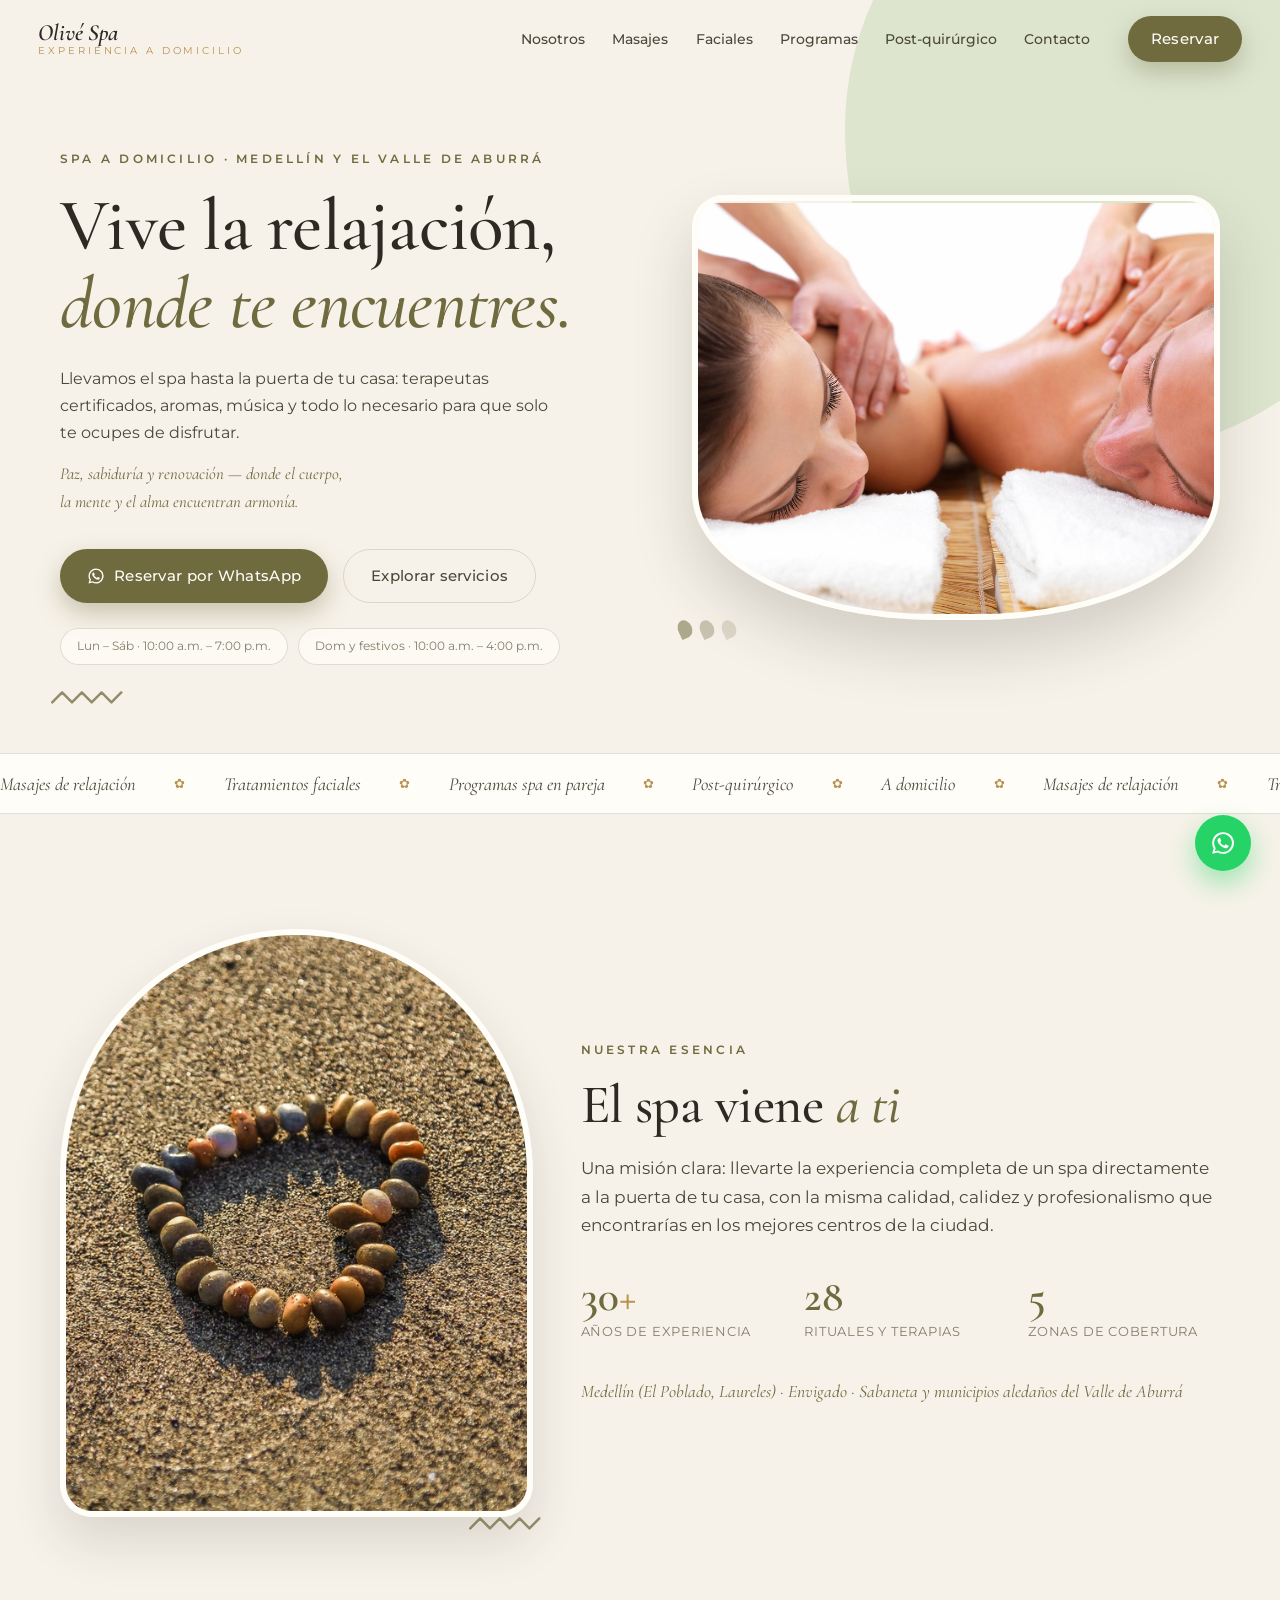
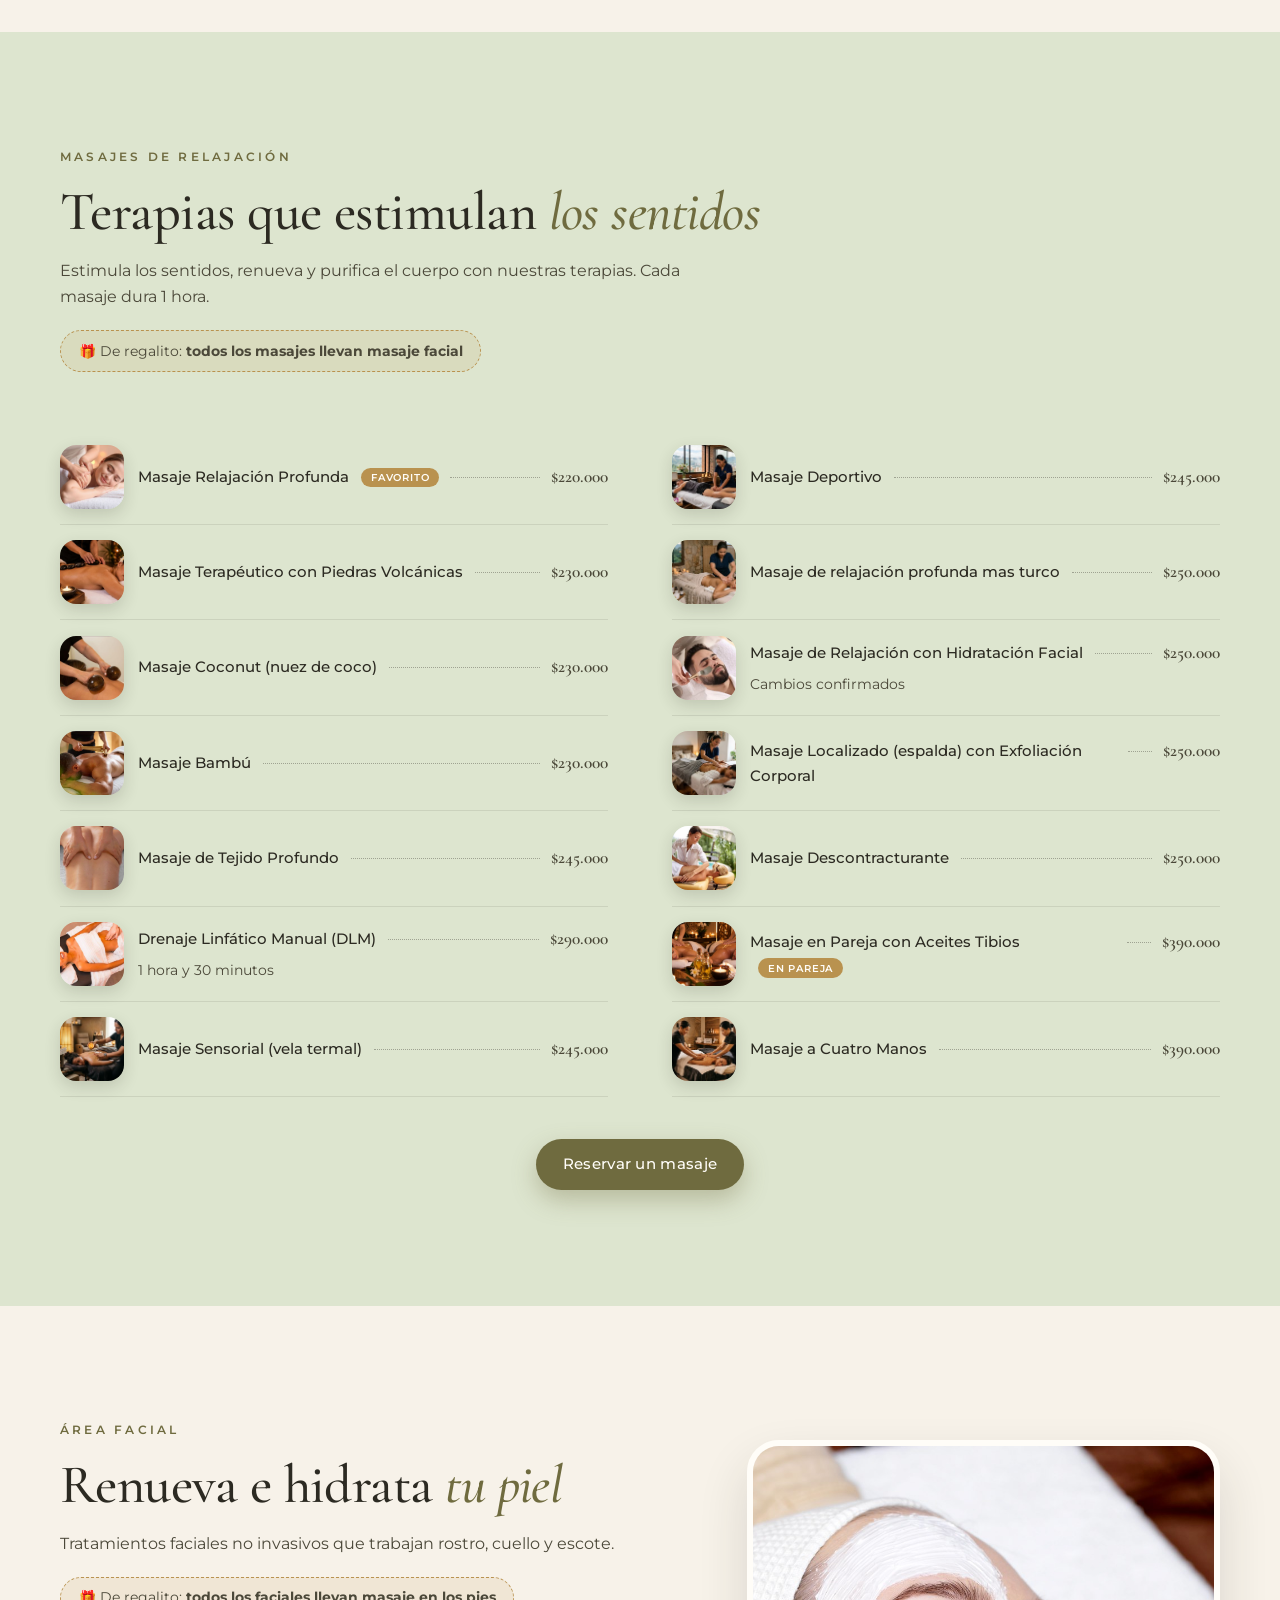
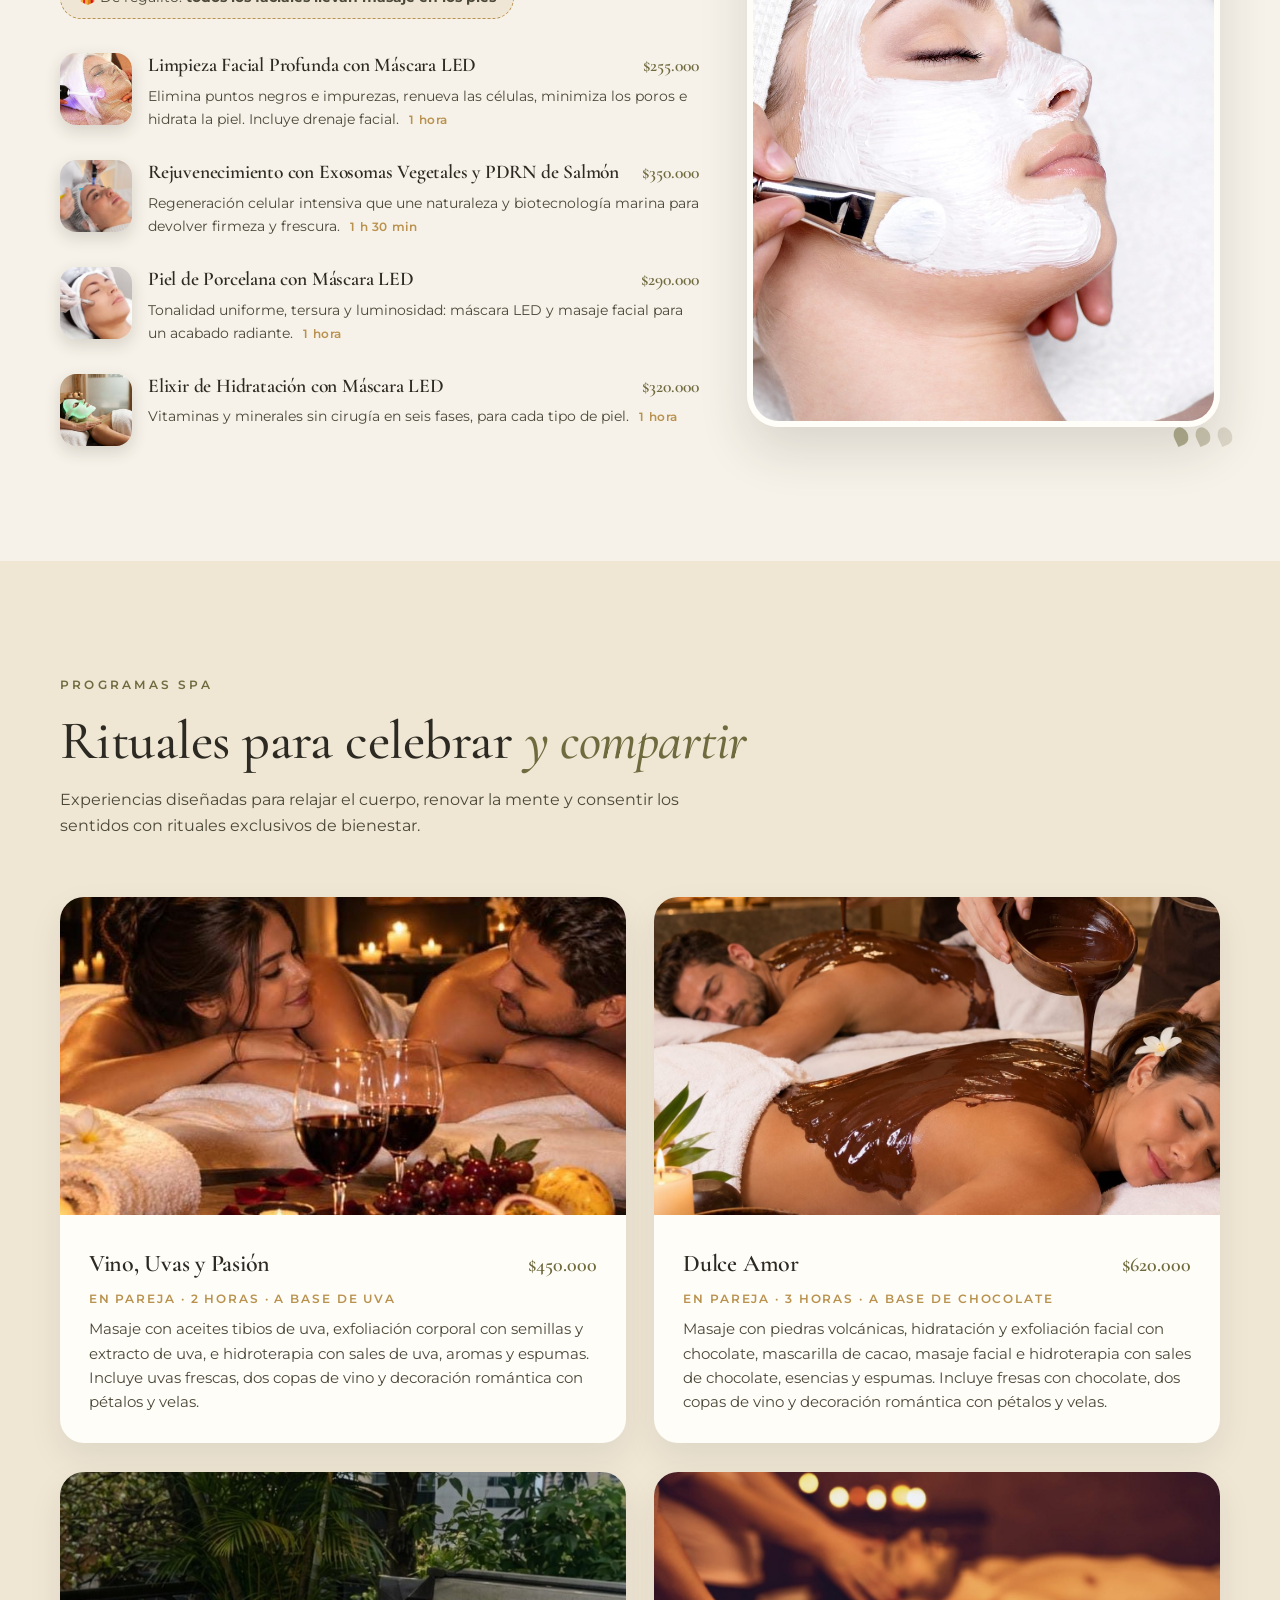
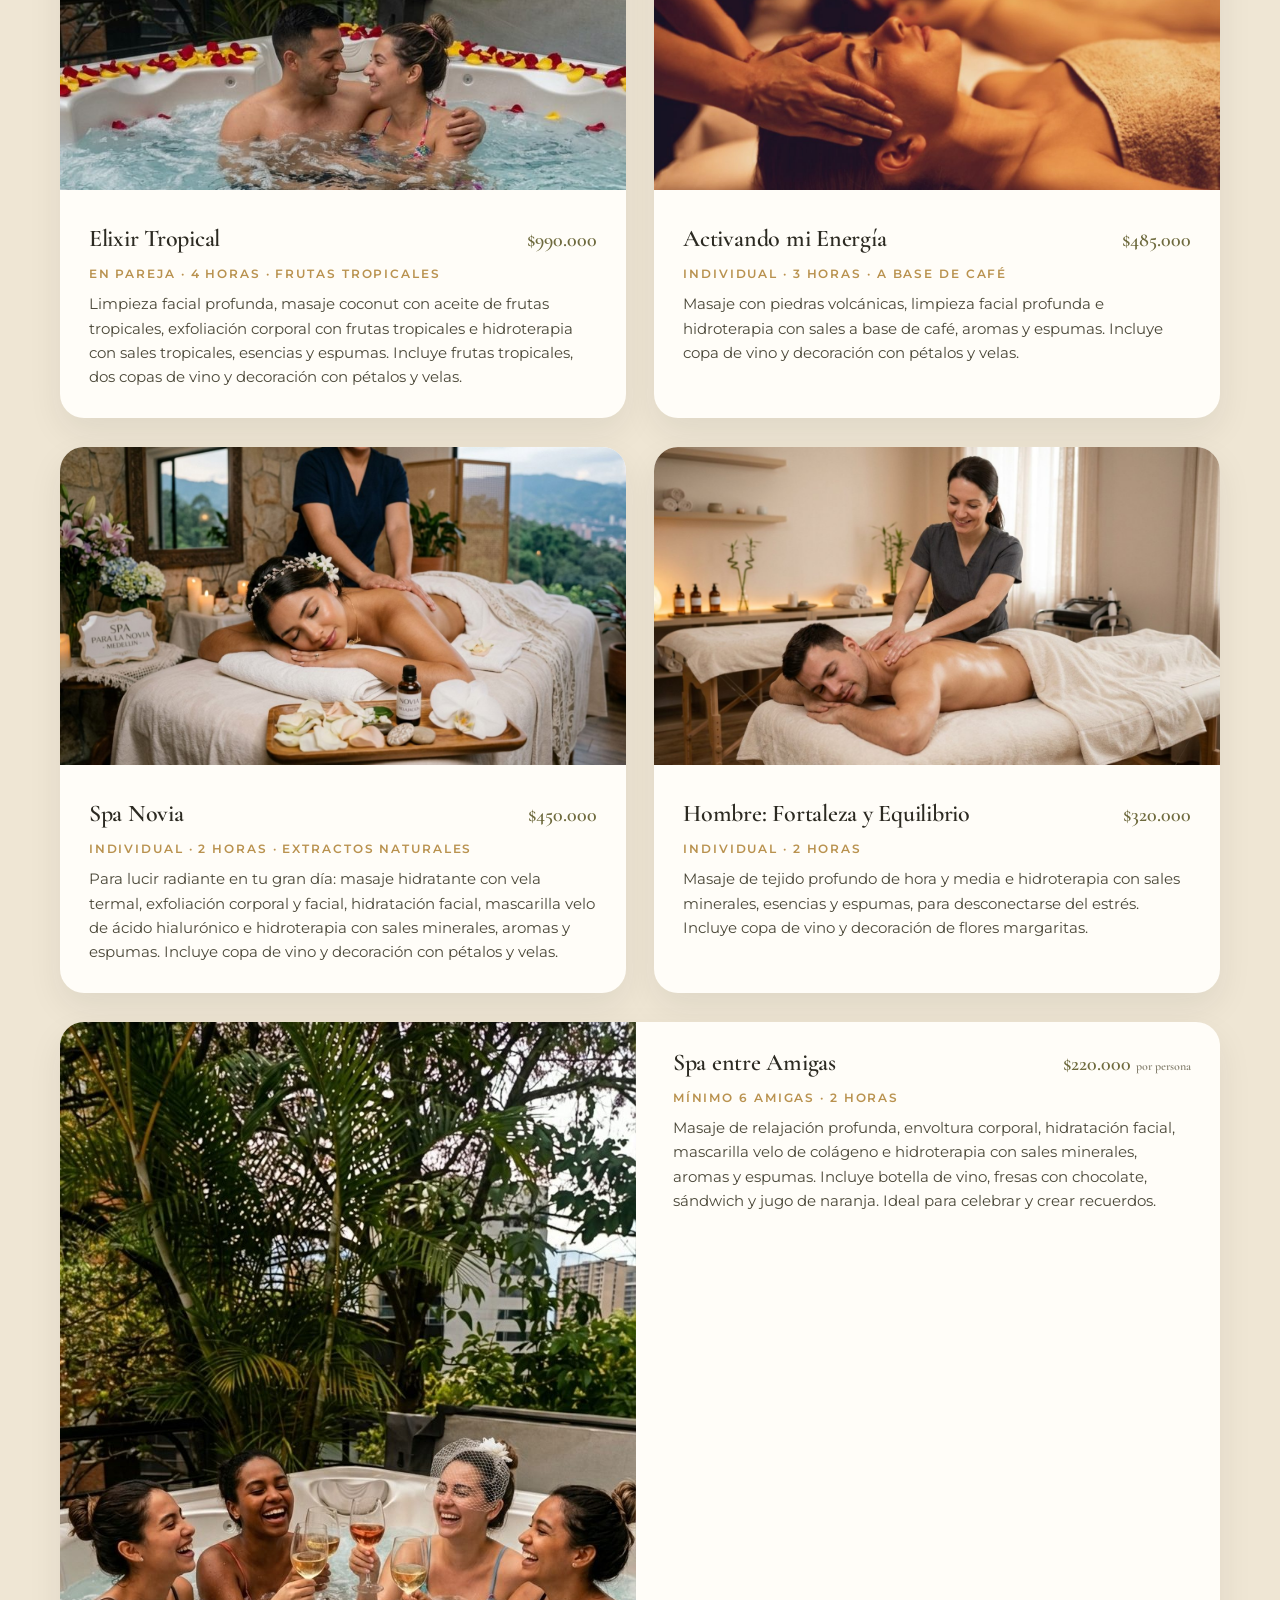
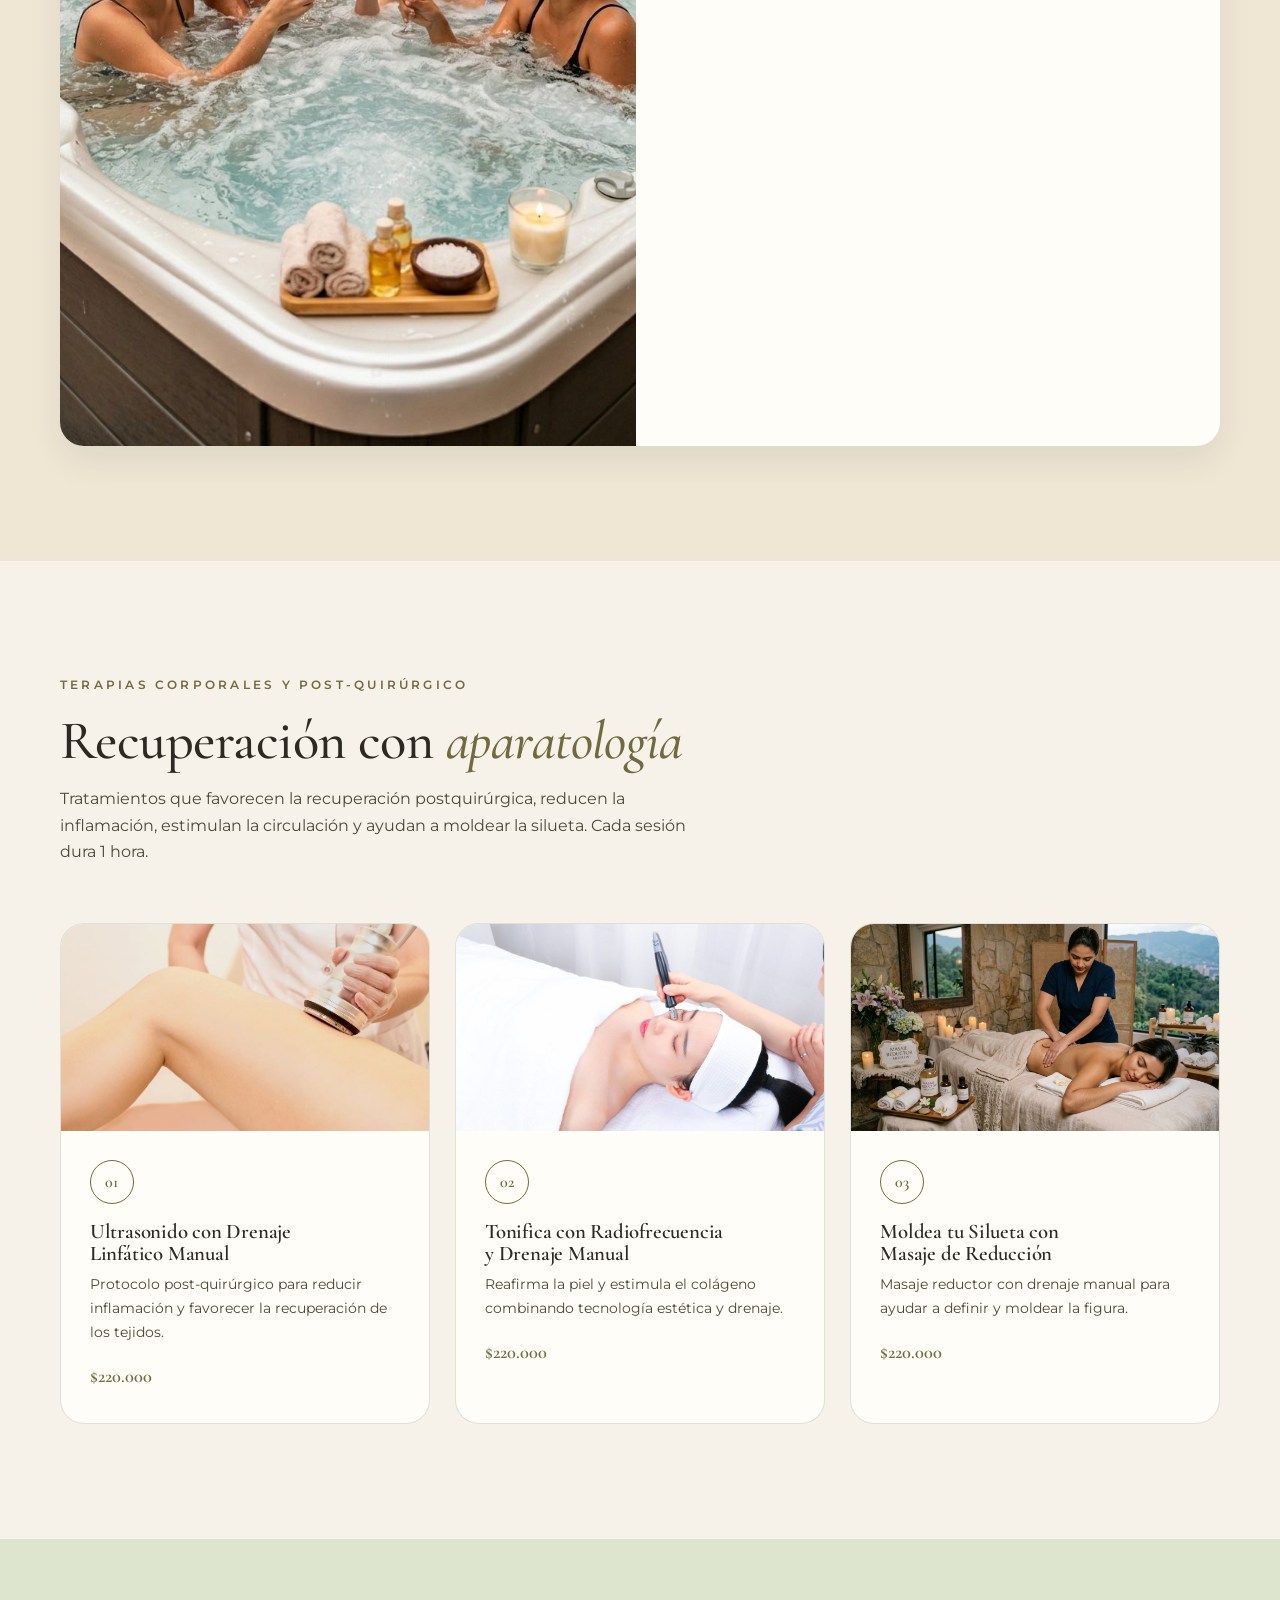
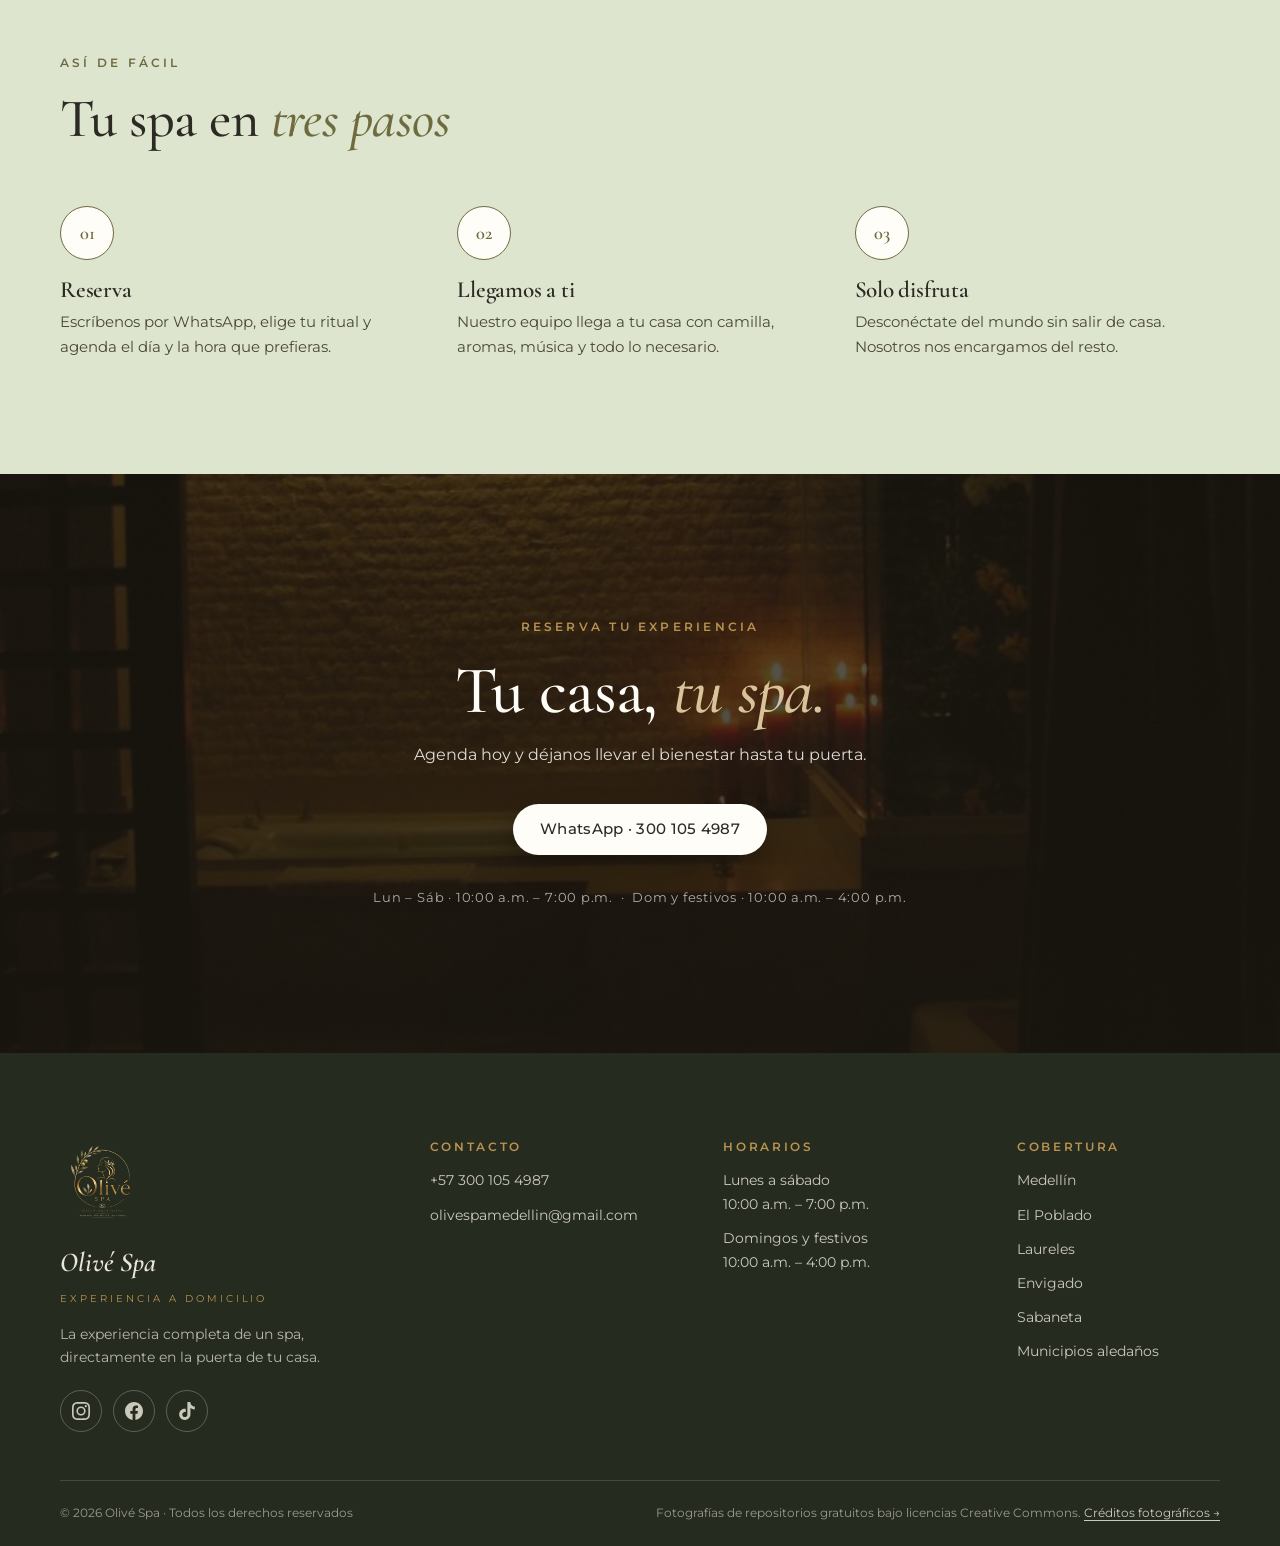
==== commit 36f4657a: "Actualiza WhatsApp, Instagram y correo - WhatsApp principal: 300 105 4987 (era 323 288 5910; ya no h" ====
--- a/index.html
+++ b/index.html
@@ -42,7 +42,7 @@
         <a href="#postquirurgico">Post-quirúrgico</a>
         <a href="#contacto">Contacto</a>
       </nav>
-      <a class="btn btn-primary nav-cta" href="https://wa.me/573232885910?text=Hola%2C%20Oliv%C3%A9%20Spa%20%F0%9F%8C%BF%20Quiero%20reservar%20una%20experiencia%20de%20spa%20a%20domicilio." target="_blank" rel="noopener">Reservar</a>
+      <a class="btn btn-primary nav-cta" href="https://wa.me/573001054987?text=Hola%2C%20Oliv%C3%A9%20Spa%20%F0%9F%8C%BF%20Quiero%20reservar%20una%20experiencia%20de%20spa%20a%20domicilio." target="_blank" rel="noopener">Reservar</a>
       <button class="nav-burger" data-burger aria-label="Abrir menú" aria-expanded="false">
         <span></span><span></span><span></span>
       </button>
@@ -61,7 +61,7 @@
           <p class="hero-sub reveal">Llevamos el spa hasta la puerta de tu casa: terapeutas certificados, aromas, música y todo lo necesario para que solo te ocupes de disfrutar.</p>
           <p class="hero-tagline reveal">Paz, sabiduría y renovación — donde el cuerpo, la mente y el alma encuentran armonía.</p>
           <div class="hero-actions reveal">
-            <a class="btn btn-primary" href="https://wa.me/573232885910?text=Hola%2C%20Oliv%C3%A9%20Spa%20%F0%9F%8C%BF%20Quiero%20reservar%20una%20experiencia%20de%20spa%20a%20domicilio." target="_blank" rel="noopener">
+            <a class="btn btn-primary" href="https://wa.me/573001054987?text=Hola%2C%20Oliv%C3%A9%20Spa%20%F0%9F%8C%BF%20Quiero%20reservar%20una%20experiencia%20de%20spa%20a%20domicilio." target="_blank" rel="noopener">
               <svg viewBox="0 0 24 24" width="18" height="18" aria-hidden="true"><path fill="currentColor" d="M12 2a10 10 0 0 0-8.66 15L2 22l5.16-1.32A10 10 0 1 0 12 2Zm0 18.2a8.2 8.2 0 0 1-4.18-1.14l-.3-.18-3.06.78.82-2.98-.2-.31A8.2 8.2 0 1 1 12 20.2Zm4.5-6.13c-.25-.12-1.47-.72-1.7-.8s-.39-.13-.56.12-.64.8-.78.97-.29.19-.54.06a6.7 6.7 0 0 1-3.35-2.93c-.25-.43.25-.4.72-1.33a.45.45 0 0 0-.02-.43c-.06-.12-.56-1.34-.76-1.84s-.4-.42-.56-.43h-.48a.93.93 0 0 0-.67.31 2.81 2.81 0 0 0-.87 2.09 4.89 4.89 0 0 0 1.02 2.58 11.16 11.16 0 0 0 4.27 3.77 14.3 14.3 0 0 0 1.42.53 3.42 3.42 0 0 0 1.57.1 2.57 2.57 0 0 0 1.68-1.19 2.08 2.08 0 0 0 .14-1.19c-.06-.1-.23-.17-.48-.29Z"/></svg>
               Reservar por WhatsApp
             </a>
@@ -142,7 +142,7 @@
           </ul>
         </div>
         <div class="section-cta reveal">
-          <a class="btn btn-primary" href="https://wa.me/573232885910?text=Hola%2C%20Oliv%C3%A9%20Spa%20%F0%9F%8C%BF%20Quiero%20reservar%20un%20masaje%20a%20domicilio." target="_blank" rel="noopener">Reservar un masaje</a>
+          <a class="btn btn-primary" href="https://wa.me/573001054987?text=Hola%2C%20Oliv%C3%A9%20Spa%20%F0%9F%8C%BF%20Quiero%20reservar%20un%20masaje%20a%20domicilio." target="_blank" rel="noopener">Reservar un masaje</a>
         </div>
       </div>
     </section>
@@ -332,8 +332,7 @@
         <h2 class="reveal">Tu casa, <em>tu spa.</em></h2>
         <p class="cta-sub reveal">Agenda hoy y déjanos llevar el bienestar hasta tu puerta.</p>
         <div class="cta-actions reveal">
-          <a class="btn btn-light" href="https://wa.me/573232885910?text=Hola%2C%20Oliv%C3%A9%20Spa%20%F0%9F%8C%BF%20Quiero%20reservar%20una%20experiencia%20de%20spa%20a%20domicilio." target="_blank" rel="noopener">WhatsApp · 323 288 5910</a>
-          <a class="btn btn-outline-light" href="https://wa.me/573001054987?text=Hola%2C%20Oliv%C3%A9%20Spa%20%F0%9F%8C%BF%20Quiero%20reservar%20una%20experiencia%20de%20spa%20a%20domicilio." target="_blank" rel="noopener">WhatsApp · 300 105 4987</a>
+          <a class="btn btn-light" href="https://wa.me/573001054987?text=Hola%2C%20Oliv%C3%A9%20Spa%20%F0%9F%8C%BF%20Quiero%20reservar%20una%20experiencia%20de%20spa%20a%20domicilio." target="_blank" rel="noopener">WhatsApp · 300 105 4987</a>
         </div>
         <p class="cta-schedule reveal">Lun – Sáb · 10:00 a.m. – 7:00 p.m. &nbsp;·&nbsp; Dom y festivos · 10:00 a.m. – 4:00 p.m.</p>
       </div>
@@ -349,7 +348,7 @@
         <p class="footer-tag">Experiencia a domicilio</p>
         <p class="footer-mission">La experiencia completa de un spa, directamente en la puerta de tu casa.</p>
         <div class="footer-social">
-          <a href="https://www.instagram.com/spamedellin_oficial" target="_blank" rel="noopener" aria-label="Instagram de Olivé Spa">
+          <a href="https://www.instagram.com/olivespamedellin/" target="_blank" rel="noopener" aria-label="Instagram de Olivé Spa">
             <svg viewBox="0 0 24 24" width="18" height="18" aria-hidden="true"><path fill="currentColor" d="M12 2.2c3.2 0 3.6 0 4.85.07 1.17.05 1.8.25 2.23.41.56.22.96.48 1.38.9.42.42.68.82.9 1.38.16.42.36 1.06.41 2.23.06 1.26.07 1.64.07 4.85s0 3.6-.07 4.85c-.05 1.17-.25 1.8-.41 2.23-.22.56-.48.96-.9 1.38-.42.42-.82.68-1.38.9-.42.16-1.06.36-2.23.41-1.26.06-1.64.07-4.85.07s-3.6 0-4.85-.07c-1.17-.05-1.8-.25-2.23-.41a3.72 3.72 0 0 1-1.38-.9 3.72 3.72 0 0 1-.9-1.38c-.16-.42-.36-1.06-.41-2.23C2.2 15.6 2.2 15.2 2.2 12s0-3.6.07-4.85c.05-1.17.25-1.8.41-2.23.22-.56.48-.96.9-1.38.42-.42.82-.68 1.38-.9.42-.16 1.06-.36 2.23-.41C8.4 2.2 8.8 2.2 12 2.2m0-2.2C8.74 0 8.33 0 7.05.07 5.78.13 4.9.33 4.14.63a5.9 5.9 0 0 0-2.13 1.38A5.9 5.9 0 0 0 .63 4.14C.33 4.9.13 5.78.07 7.05 0 8.33 0 8.74 0 12s0 3.67.07 4.95c.06 1.27.26 2.15.56 2.91.31.79.72 1.46 1.38 2.13a5.9 5.9 0 0 0 2.13 1.38c.76.3 1.64.5 2.91.56C8.33 24 8.74 24 12 24s3.67 0 4.95-.07c1.27-.06 2.15-.26 2.91-.56a5.9 5.9 0 0 0 2.13-1.38 5.9 5.9 0 0 0 1.38-2.13c.3-.76.5-1.64.56-2.91.07-1.28.07-1.69.07-4.95s0-3.67-.07-4.95c-.06-1.27-.26-2.15-.56-2.91a5.9 5.9 0 0 0-1.38-2.13A5.9 5.9 0 0 0 19.86.63c-.76-.3-1.64-.5-2.91-.56C15.67 0 15.26 0 12 0Zm0 5.84A6.16 6.16 0 1 0 18.16 12 6.16 6.16 0 0 0 12 5.84Zm0 10.15A4 4 0 1 1 16 12a4 4 0 0 1-4 4Zm7.85-10.4a1.44 1.44 0 1 1-1.44-1.44 1.44 1.44 0 0 1 1.44 1.44Z"/></svg>
           </a>
           <a href="https://www.facebook.com/share/18Qb4jLNsf/" target="_blank" rel="noopener" aria-label="Facebook de Olivé Spa">
@@ -363,9 +362,8 @@
       <div class="footer-col">
         <h4>Contacto</h4>
         <ul>
-          <li><a href="https://wa.me/573232885910" target="_blank" rel="noopener">+57 323 288 5910</a></li>
           <li><a href="https://wa.me/573001054987" target="_blank" rel="noopener">+57 300 105 4987</a></li>
-          <li><a href="mailto:bienestarencasa2013@gmail.com">bienestarencasa2013@gmail.com</a></li>
+          <li><a href="mailto:olivespamedellin@gmail.com">olivespamedellin@gmail.com</a></li>
         </ul>
       </div>
       <div class="footer-col">
@@ -394,7 +392,7 @@
   </footer>
 
   <!-- WhatsApp flotante -->
-  <a class="wa-float" href="https://wa.me/573232885910?text=Hola%2C%20Oliv%C3%A9%20Spa%20%F0%9F%8C%BF%20Quiero%20reservar%20una%20experiencia%20de%20spa%20a%20domicilio." target="_blank" rel="noopener" aria-label="Escríbenos por WhatsApp">
+  <a class="wa-float" href="https://wa.me/573001054987?text=Hola%2C%20Oliv%C3%A9%20Spa%20%F0%9F%8C%BF%20Quiero%20reservar%20una%20experiencia%20de%20spa%20a%20domicilio." target="_blank" rel="noopener" aria-label="Escríbenos por WhatsApp">
     <svg viewBox="0 0 24 24" width="26" height="26" aria-hidden="true"><path fill="currentColor" d="M12 2a10 10 0 0 0-8.66 15L2 22l5.16-1.32A10 10 0 1 0 12 2Zm0 18.2a8.2 8.2 0 0 1-4.18-1.14l-.3-.18-3.06.78.82-2.98-.2-.31A8.2 8.2 0 1 1 12 20.2Zm4.5-6.13c-.25-.12-1.47-.72-1.7-.8s-.39-.13-.56.12-.64.8-.78.97-.29.19-.54.06a6.7 6.7 0 0 1-3.35-2.93c-.25-.43.25-.4.72-1.33a.45.45 0 0 0-.02-.43c-.06-.12-.56-1.34-.76-1.84s-.4-.42-.56-.43h-.48a.93.93 0 0 0-.67.31 2.81 2.81 0 0 0-.87 2.09 4.89 4.89 0 0 0 1.02 2.58 11.16 11.16 0 0 0 4.27 3.77 14.3 14.3 0 0 0 1.42.53 3.42 3.42 0 0 0 1.57.1 2.57 2.57 0 0 0 1.68-1.19 2.08 2.08 0 0 0 .14-1.19c-.06-.1-.23-.17-.48-.29Z"/></svg>
   </a>
 
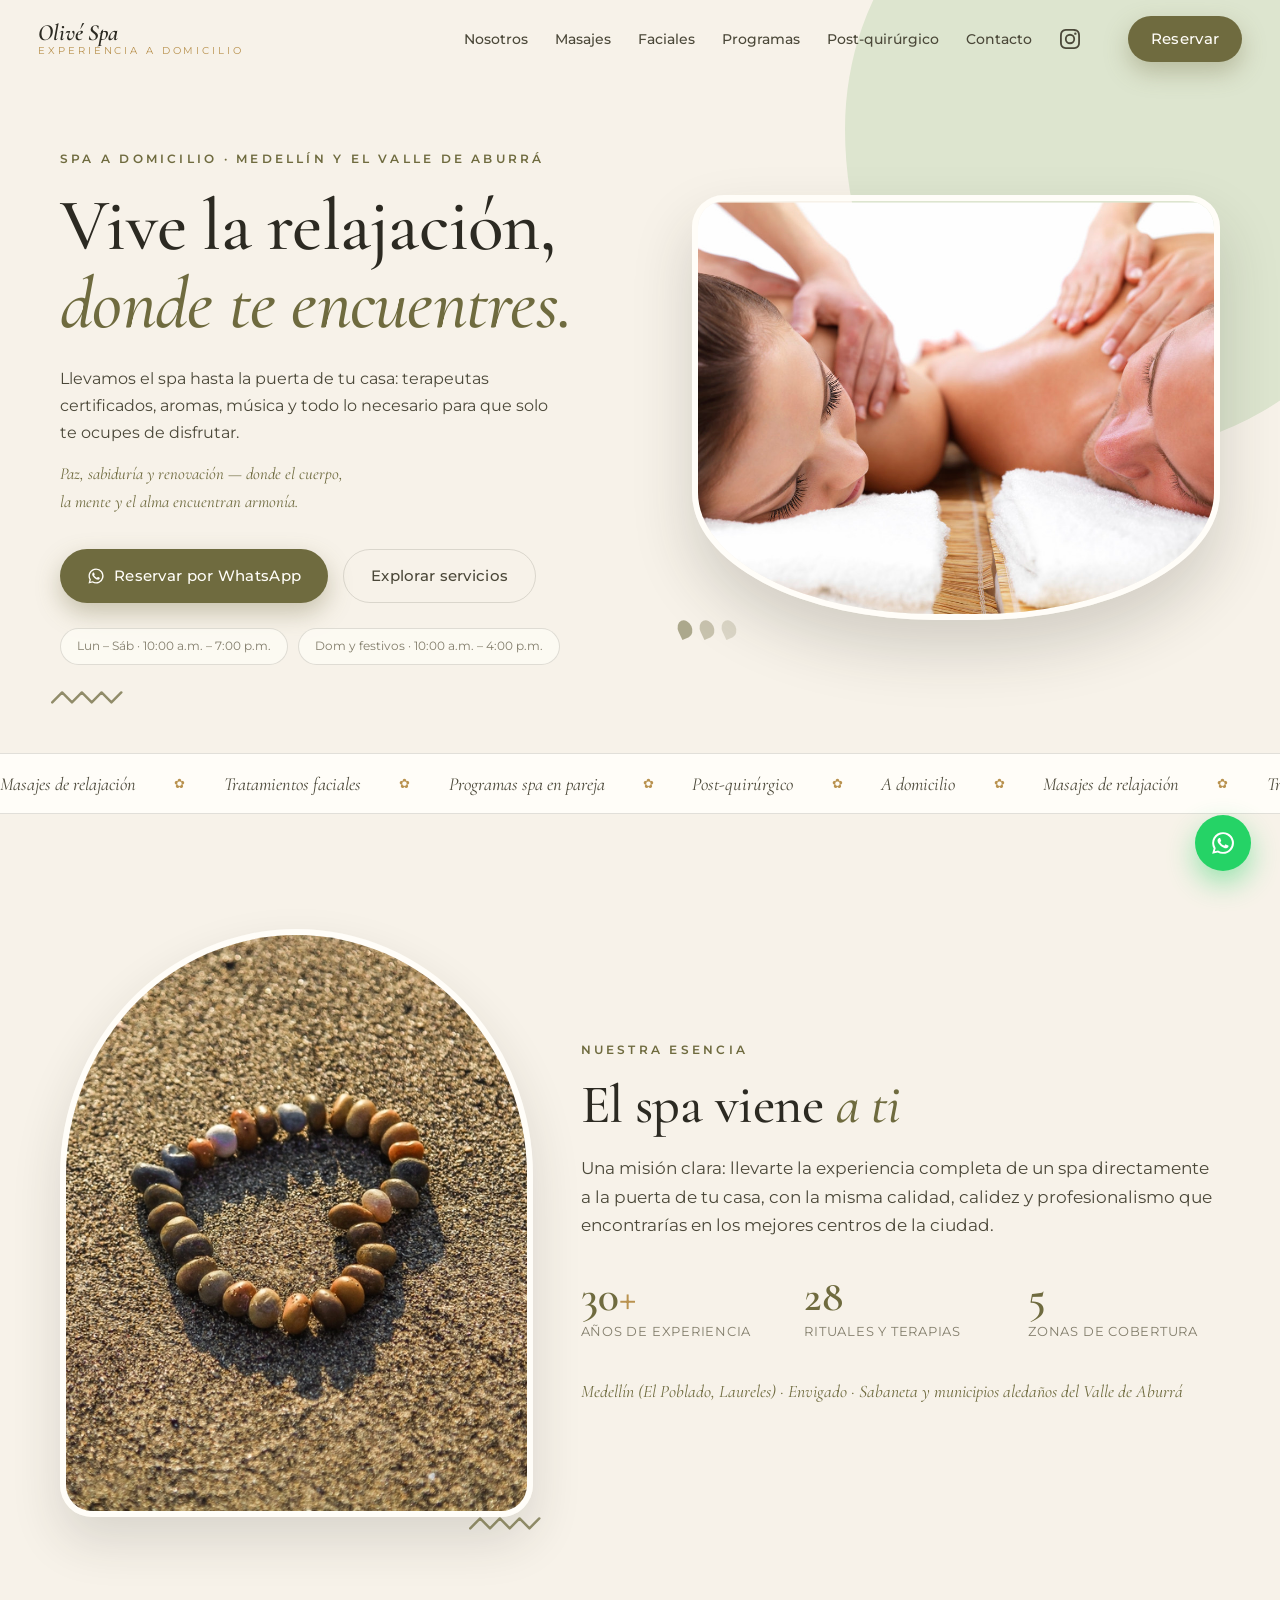
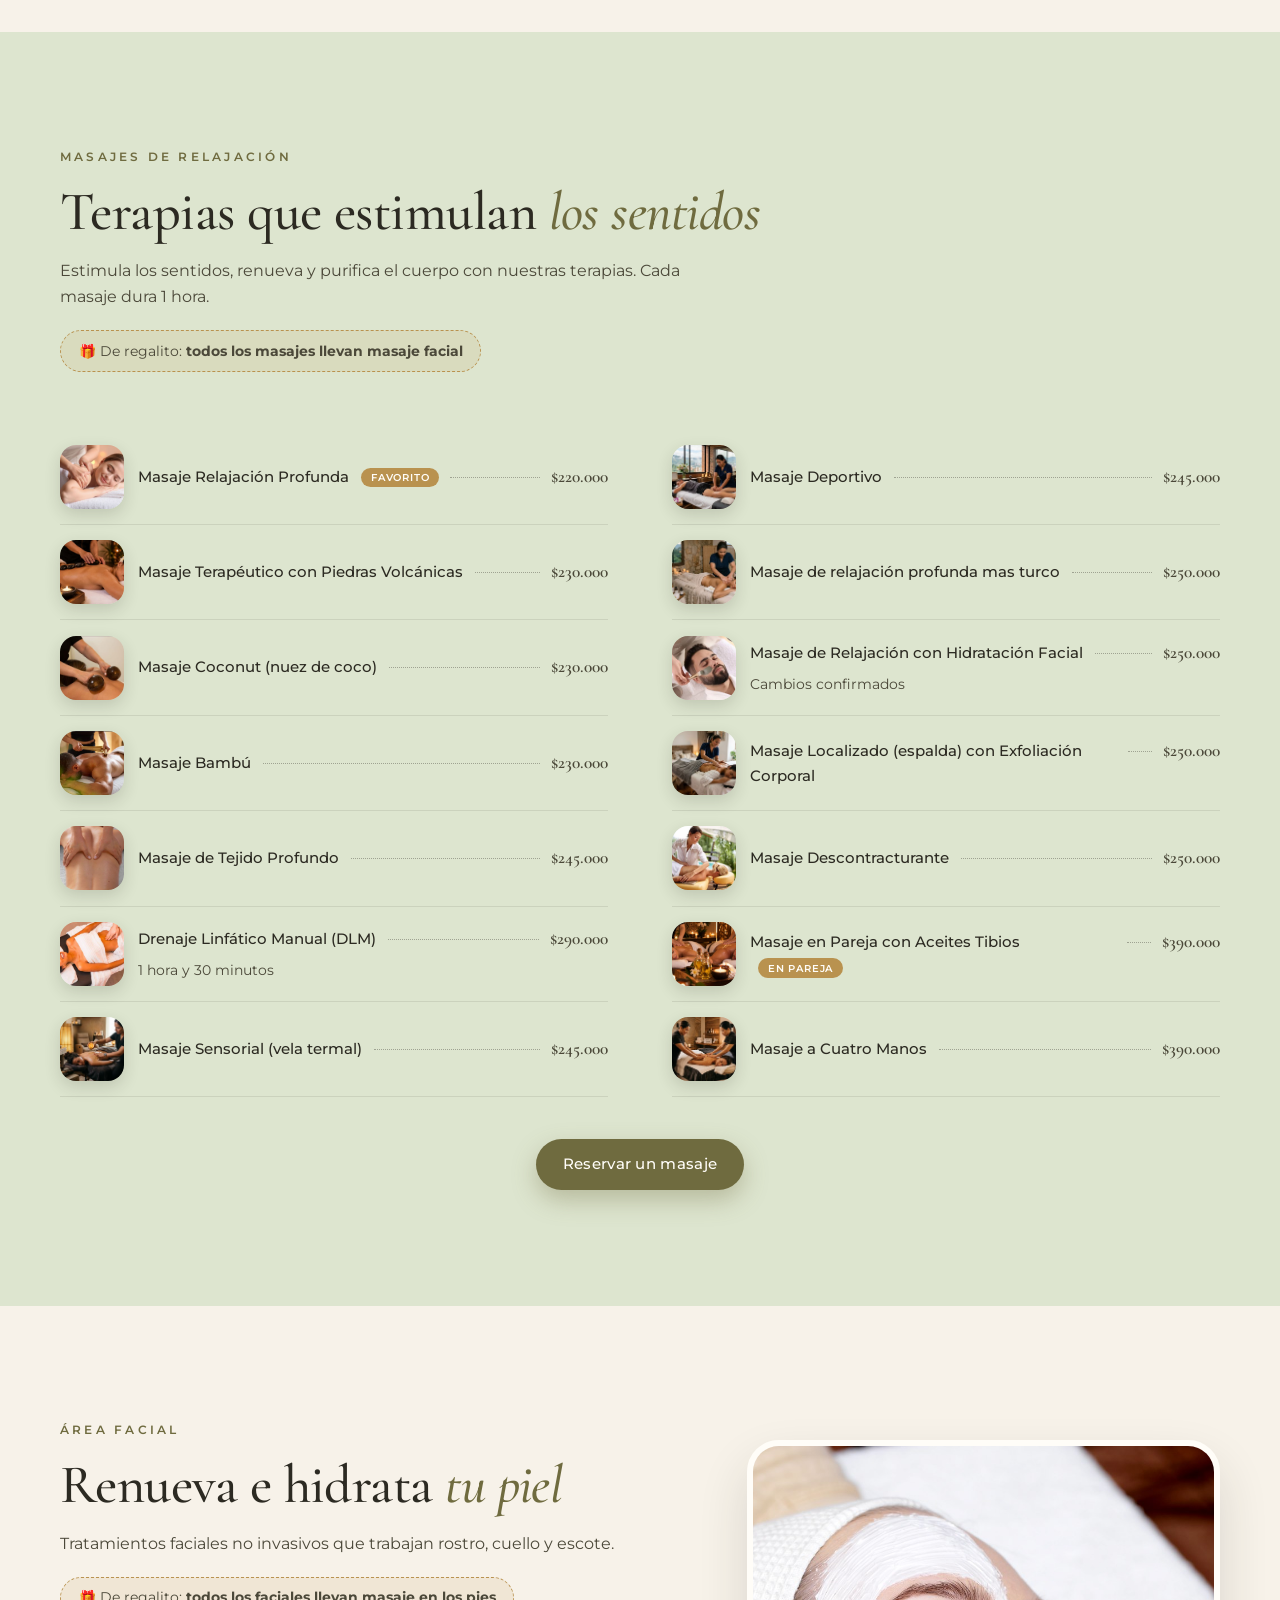
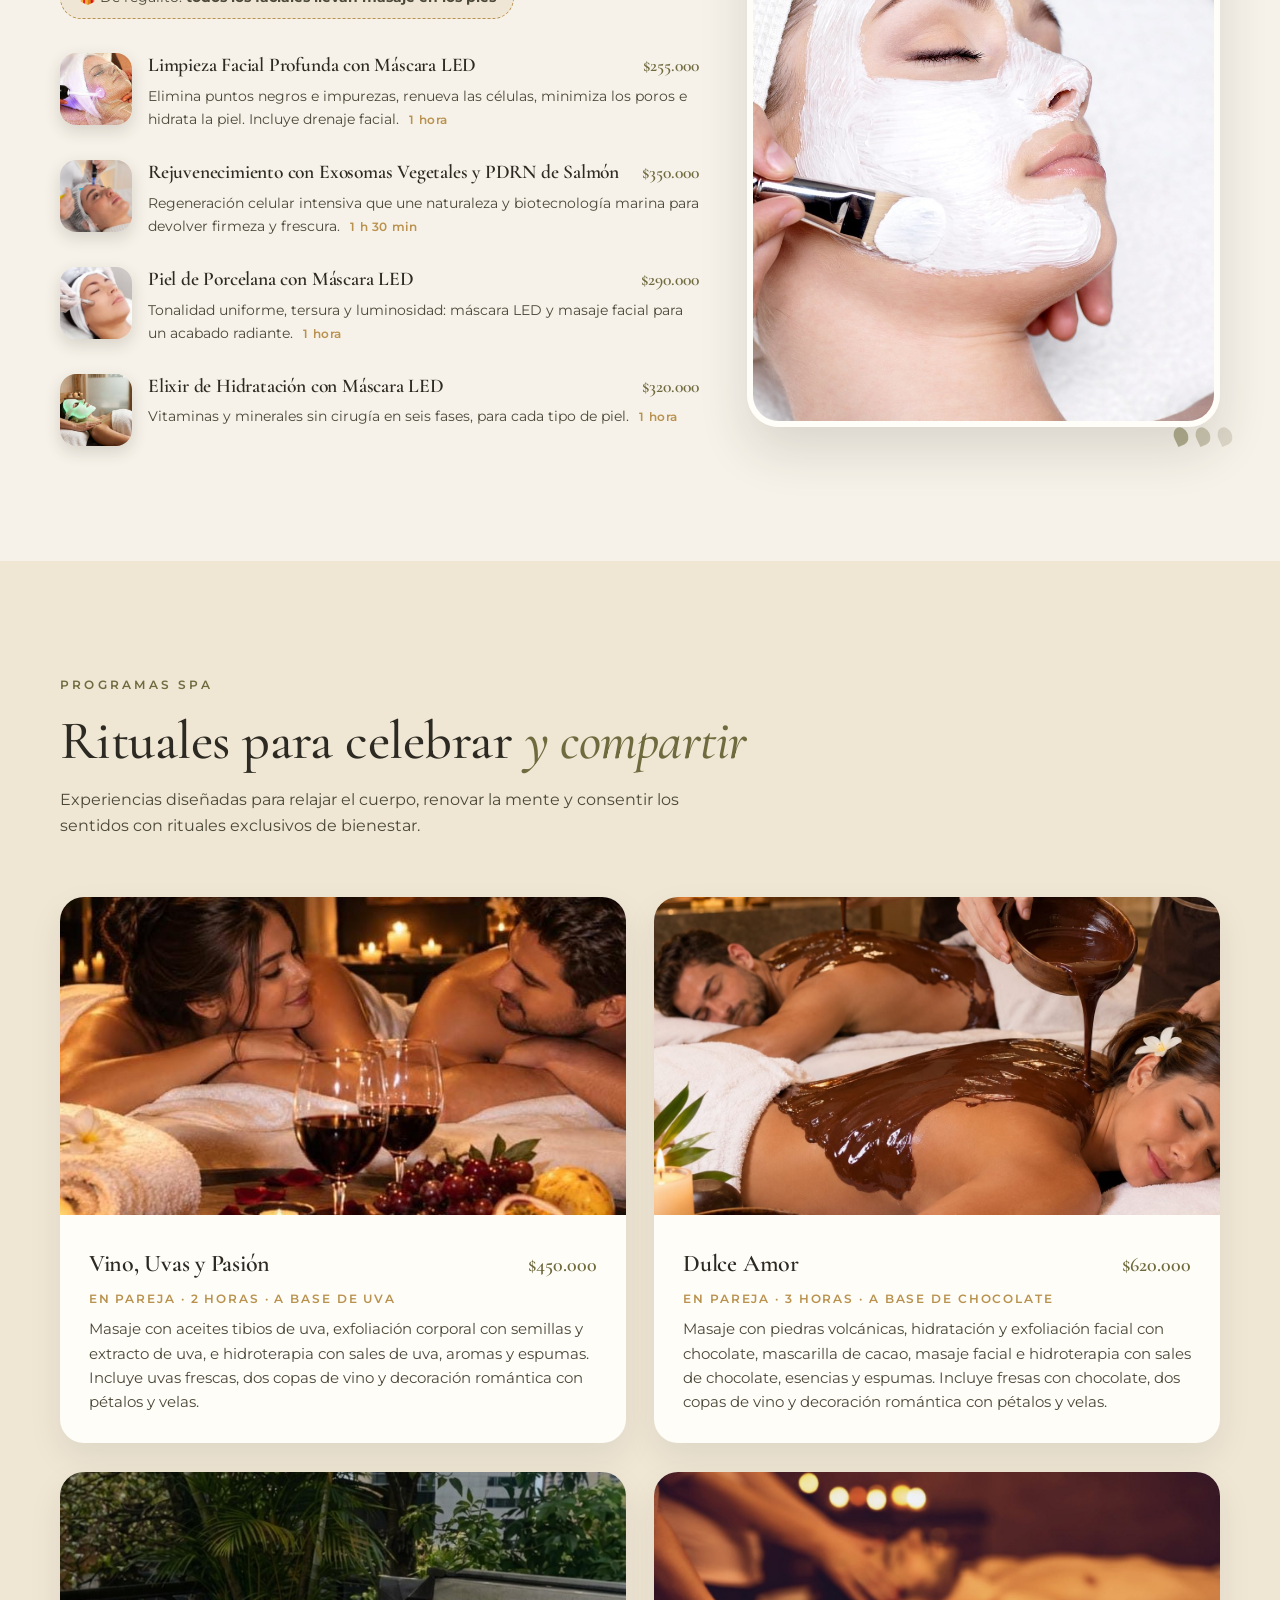
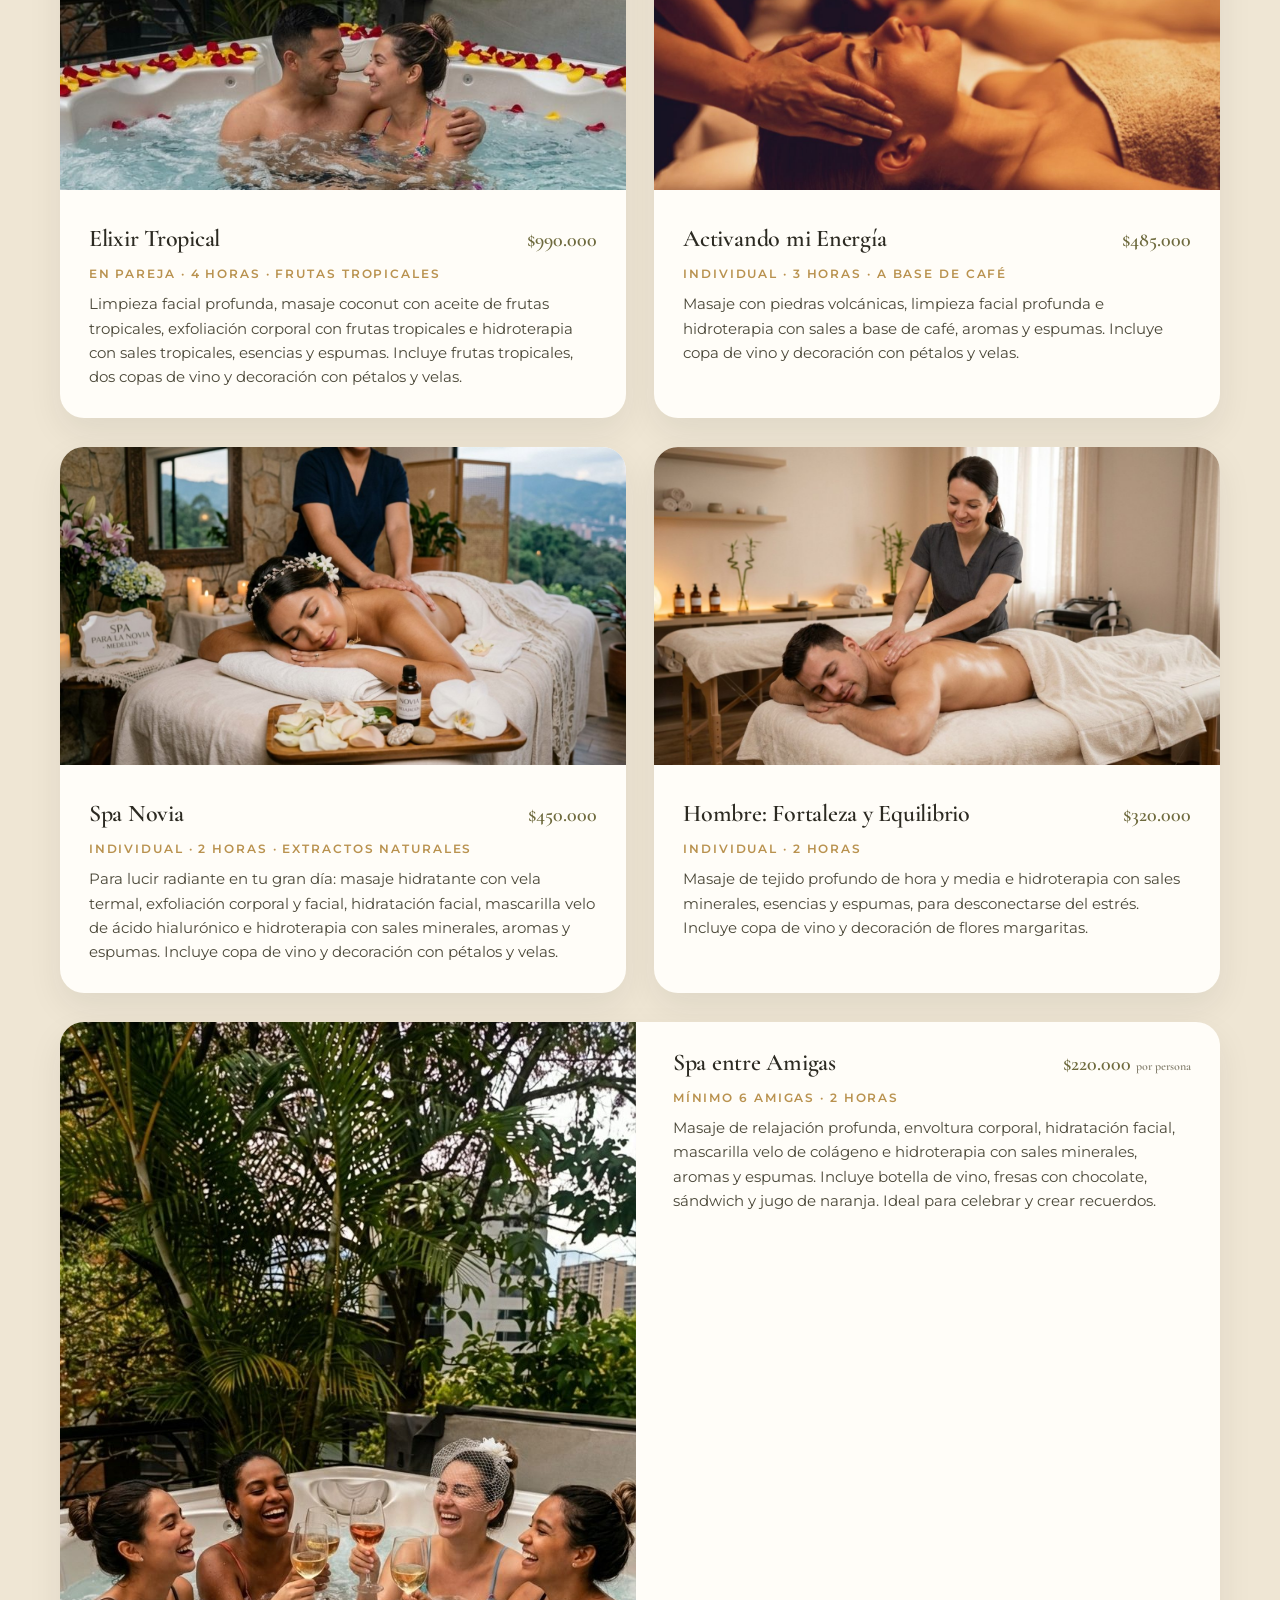
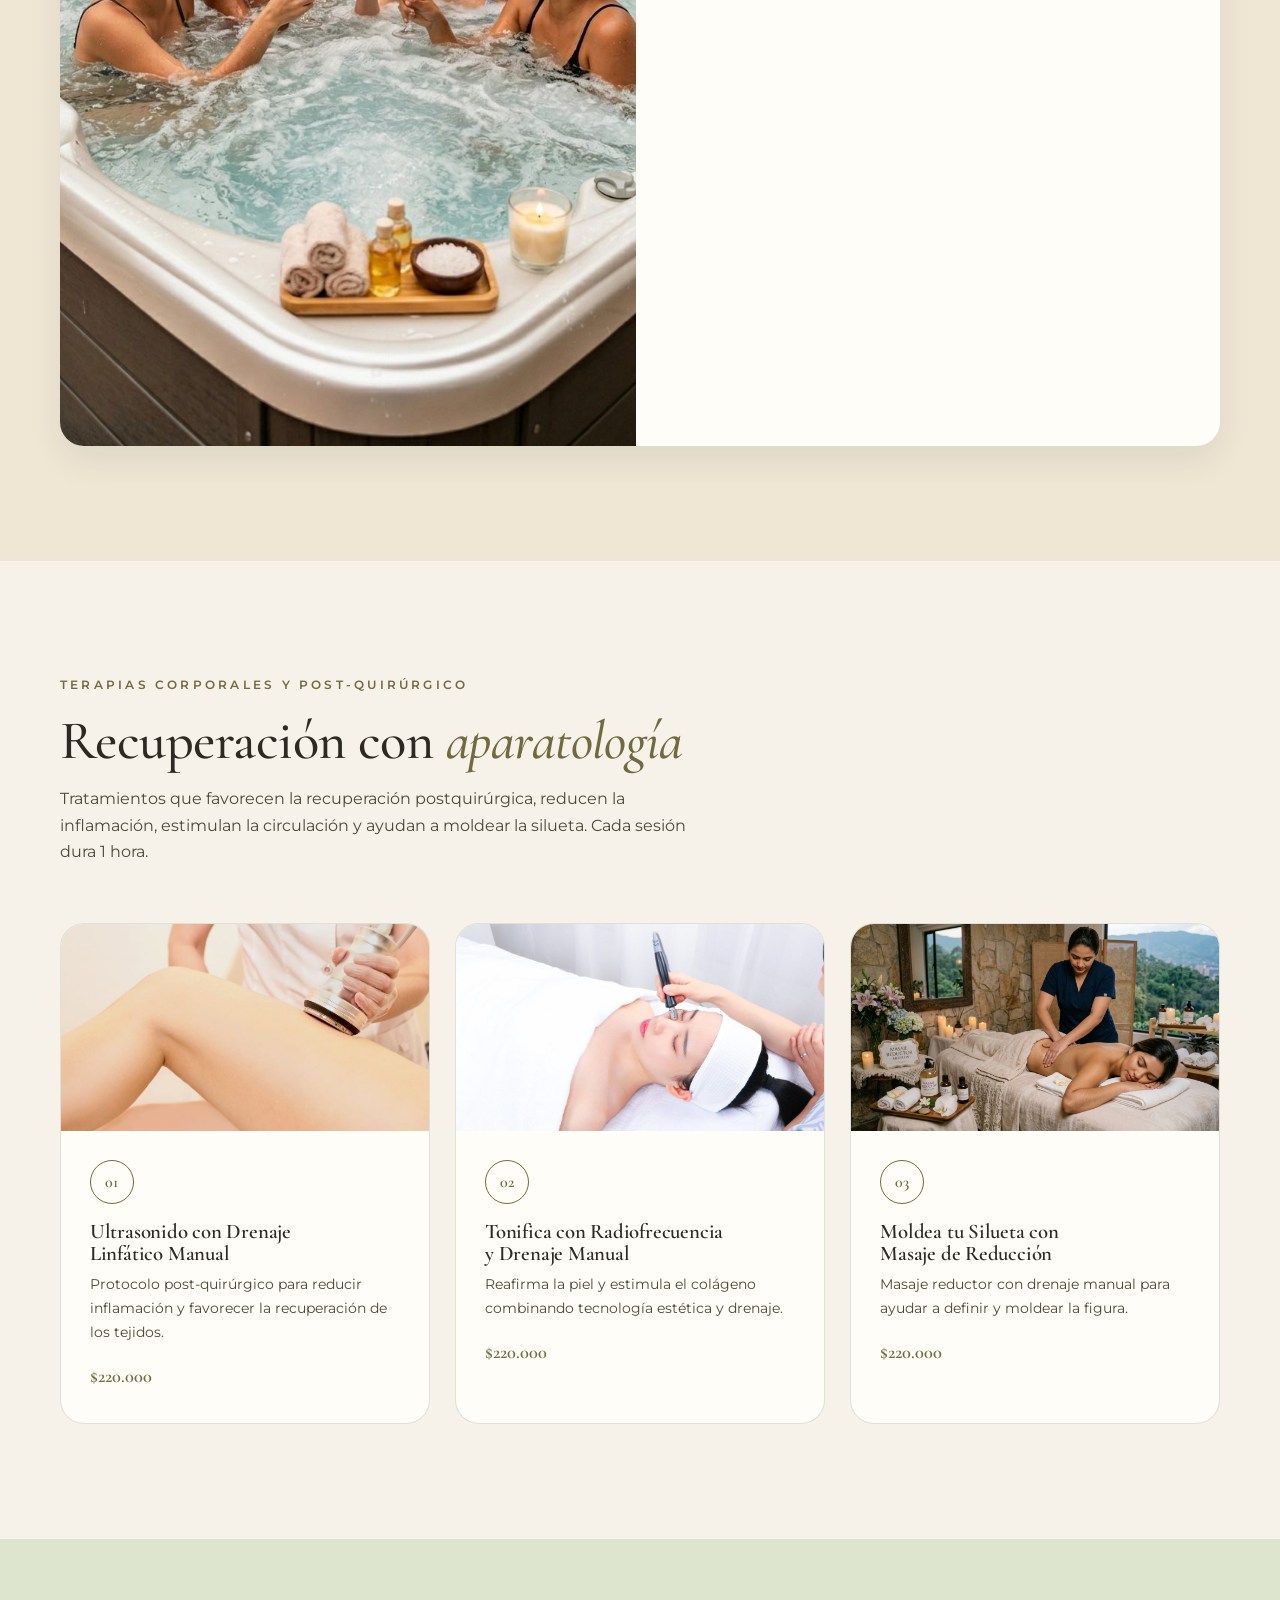
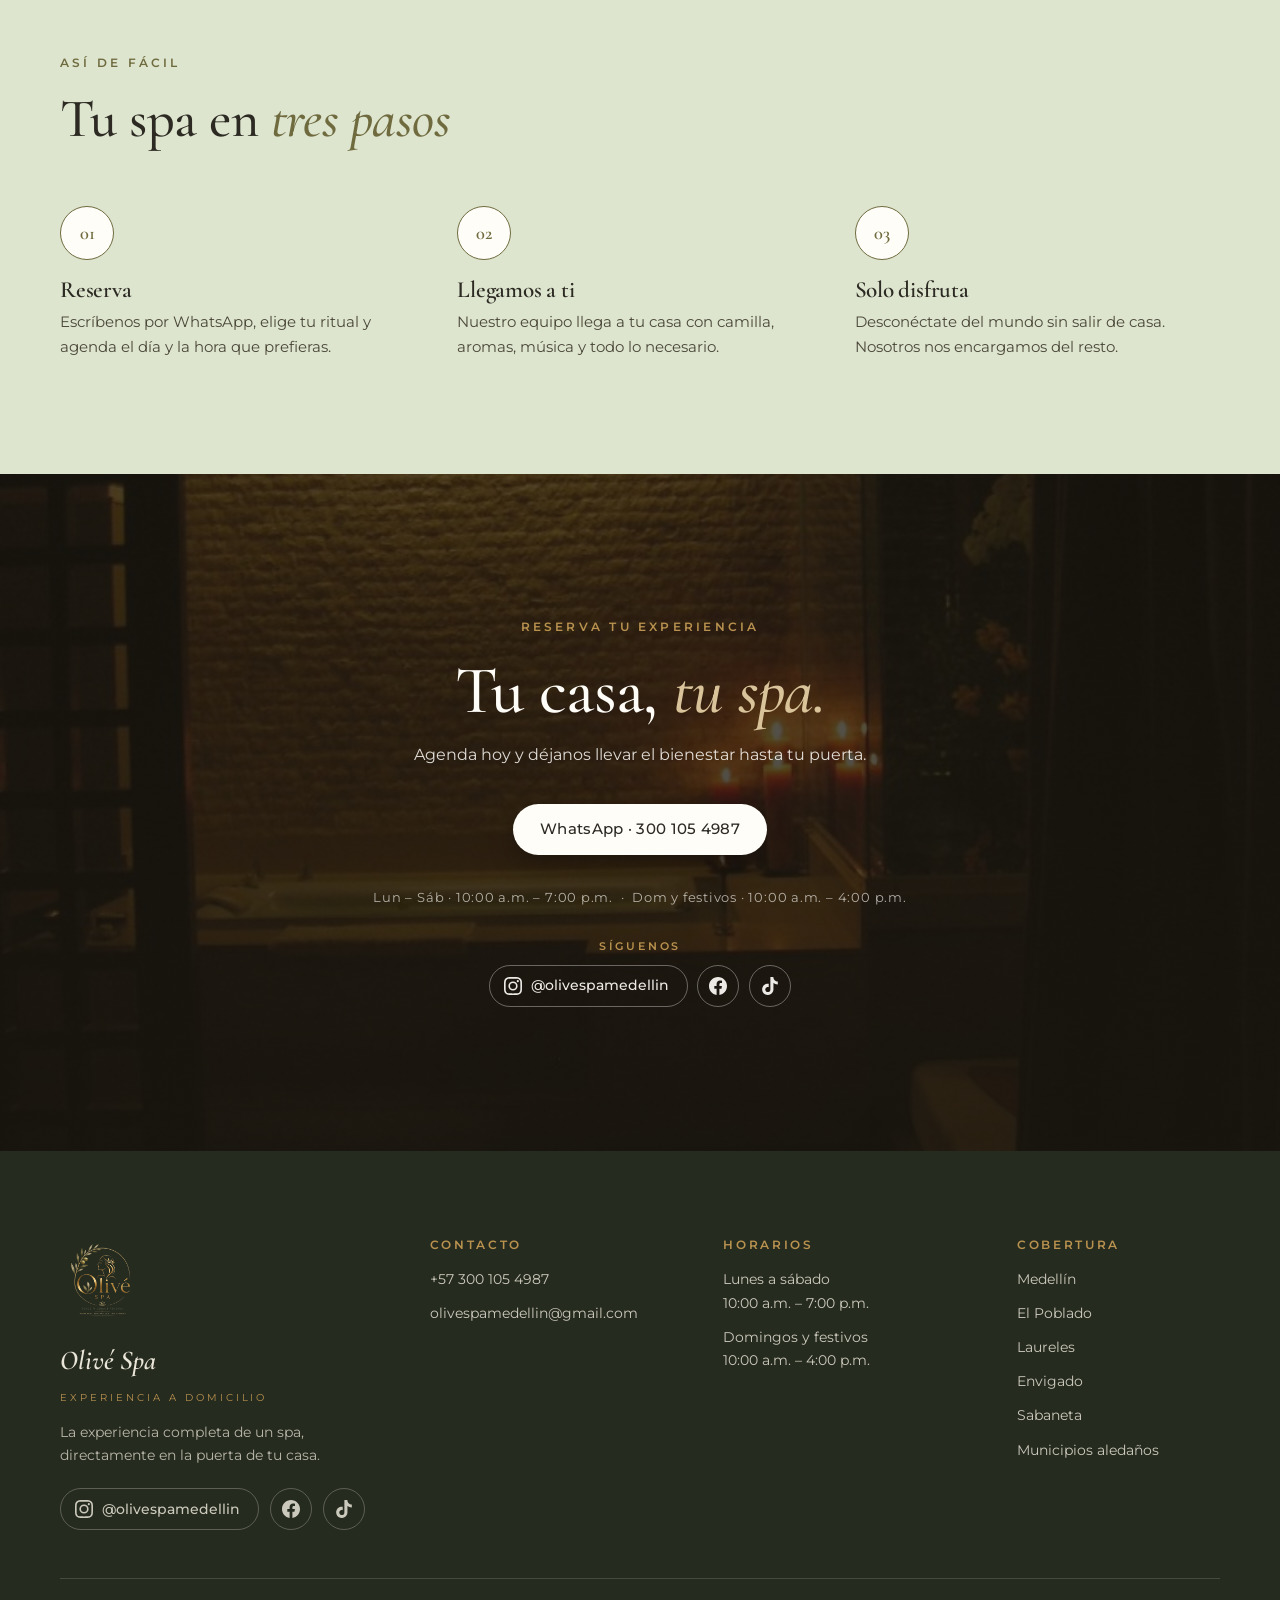
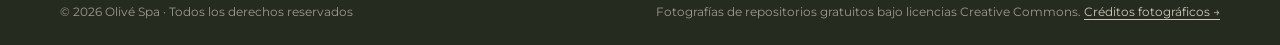
==== commit 8c7f8355: "Redes sociales más visibles: Instagram arriba, en el cierre y en el pie - Ícono de Instagram en la b" ====
--- a/index.html
+++ b/index.html
@@ -22,7 +22,7 @@
   <link rel="stylesheet" href="https://fonts.googleapis.com/css2?family=Cormorant+Garamond:ital,wght@0,400;0,500;0,600;1,400;1,500&family=Montserrat:wght@300;400;500;600&display=swap" />
 
   <link rel="preload" as="image" href="assets/img/hero-masaje.jpg" fetchpriority="high" />
-  <link rel="stylesheet" href="styles.css?v=2026102201" />
+  <link rel="stylesheet" href="styles.css?v=2026102801" />
 </head>
 <body>
   <a class="skip-link" href="#main">Saltar al contenido</a>
@@ -42,6 +42,7 @@
         <a href="#postquirurgico">Post-quirúrgico</a>
         <a href="#contacto">Contacto</a>
       </nav>
+      <a class="nav-red" href="https://www.instagram.com/olivespamedellin/" target="_blank" rel="noopener" aria-label="Instagram de Olivé Spa"><svg viewBox="0 0 24 24" width="20" height="20" aria-hidden="true"><path fill="currentColor" d="M12 2.2c3.2 0 3.6 0 4.85.07 1.17.05 1.8.25 2.23.41.56.22.96.48 1.38.9.42.42.68.82.9 1.38.16.42.36 1.06.41 2.23.06 1.26.07 1.64.07 4.85s0 3.6-.07 4.85c-.05 1.17-.25 1.8-.41 2.23-.22.56-.48.96-.9 1.38-.42.42-.82.68-1.38.9-.42.16-1.06.36-2.23.41-1.26.06-1.64.07-4.85.07s-3.6 0-4.85-.07c-1.17-.05-1.8-.25-2.23-.41a3.72 3.72 0 0 1-1.38-.9 3.72 3.72 0 0 1-.9-1.38c-.16-.42-.36-1.06-.41-2.23C2.2 15.6 2.2 15.2 2.2 12s0-3.6.07-4.85c.05-1.17.25-1.8.41-2.23.22-.56.48-.96.9-1.38.42-.42.82-.68 1.38-.9.42-.16 1.06-.36 2.23-.41C8.4 2.2 8.8 2.2 12 2.2m0-2.2C8.74 0 8.33 0 7.05.07 5.78.13 4.9.33 4.14.63a5.9 5.9 0 0 0-2.13 1.38A5.9 5.9 0 0 0 .63 4.14C.33 4.9.13 5.78.07 7.05 0 8.33 0 8.74 0 12s0 3.67.07 4.95c.06 1.27.26 2.15.56 2.91.31.79.72 1.46 1.38 2.13a5.9 5.9 0 0 0 2.13 1.38c.76.3 1.64.5 2.91.56C8.33 24 8.74 24 12 24s3.67 0 4.95-.07c1.27-.06 2.15-.26 2.91-.56a5.9 5.9 0 0 0 2.13-1.38 5.9 5.9 0 0 0 1.38-2.13c.3-.76.5-1.64.56-2.91.07-1.28.07-1.69.07-4.95s0-3.67-.07-4.95c-.06-1.27-.26-2.15-.56-2.91a5.9 5.9 0 0 0-1.38-2.13A5.9 5.9 0 0 0 19.86.63c-.76-.3-1.64-.5-2.91-.56C15.67 0 15.26 0 12 0Zm0 5.84A6.16 6.16 0 1 0 18.16 12 6.16 6.16 0 0 0 12 5.84Zm0 10.15A4 4 0 1 1 16 12a4 4 0 0 1-4 4Zm7.85-10.4a1.44 1.44 0 1 1-1.44-1.44 1.44 1.44 0 0 1 1.44 1.44Z"/></svg></a>
       <a class="btn btn-primary nav-cta" href="https://wa.me/573001054987?text=Hola%2C%20Oliv%C3%A9%20Spa%20%F0%9F%8C%BF%20Quiero%20reservar%20una%20experiencia%20de%20spa%20a%20domicilio." target="_blank" rel="noopener">Reservar</a>
       <button class="nav-burger" data-burger aria-label="Abrir menú" aria-expanded="false">
         <span></span><span></span><span></span>
@@ -335,6 +336,12 @@
           <a class="btn btn-light" href="https://wa.me/573001054987?text=Hola%2C%20Oliv%C3%A9%20Spa%20%F0%9F%8C%BF%20Quiero%20reservar%20una%20experiencia%20de%20spa%20a%20domicilio." target="_blank" rel="noopener">WhatsApp · 300 105 4987</a>
         </div>
         <p class="cta-schedule reveal">Lun – Sáb · 10:00 a.m. – 7:00 p.m. &nbsp;·&nbsp; Dom y festivos · 10:00 a.m. – 4:00 p.m.</p>
+        <div class="cta-redes reveal">
+          <p class="cta-redes-titulo">Síguenos</p>
+          <a class="red-usuario" href="https://www.instagram.com/olivespamedellin/" target="_blank" rel="noopener" aria-label="Instagram de Olivé Spa: @olivespamedellin"><svg viewBox="0 0 24 24" width="18" height="18" aria-hidden="true"><path fill="currentColor" d="M12 2.2c3.2 0 3.6 0 4.85.07 1.17.05 1.8.25 2.23.41.56.22.96.48 1.38.9.42.42.68.82.9 1.38.16.42.36 1.06.41 2.23.06 1.26.07 1.64.07 4.85s0 3.6-.07 4.85c-.05 1.17-.25 1.8-.41 2.23-.22.56-.48.96-.9 1.38-.42.42-.82.68-1.38.9-.42.16-1.06.36-2.23.41-1.26.06-1.64.07-4.85.07s-3.6 0-4.85-.07c-1.17-.05-1.8-.25-2.23-.41a3.72 3.72 0 0 1-1.38-.9 3.72 3.72 0 0 1-.9-1.38c-.16-.42-.36-1.06-.41-2.23C2.2 15.6 2.2 15.2 2.2 12s0-3.6.07-4.85c.05-1.17.25-1.8.41-2.23.22-.56.48-.96.9-1.38.42-.42.82-.68 1.38-.9.42-.16 1.06-.36 2.23-.41C8.4 2.2 8.8 2.2 12 2.2m0-2.2C8.74 0 8.33 0 7.05.07 5.78.13 4.9.33 4.14.63a5.9 5.9 0 0 0-2.13 1.38A5.9 5.9 0 0 0 .63 4.14C.33 4.9.13 5.78.07 7.05 0 8.33 0 8.74 0 12s0 3.67.07 4.95c.06 1.27.26 2.15.56 2.91.31.79.72 1.46 1.38 2.13a5.9 5.9 0 0 0 2.13 1.38c.76.3 1.64.5 2.91.56C8.33 24 8.74 24 12 24s3.67 0 4.95-.07c1.27-.06 2.15-.26 2.91-.56a5.9 5.9 0 0 0 2.13-1.38 5.9 5.9 0 0 0 1.38-2.13c.3-.76.5-1.64.56-2.91.07-1.28.07-1.69.07-4.95s0-3.67-.07-4.95c-.06-1.27-.26-2.15-.56-2.91a5.9 5.9 0 0 0-1.38-2.13A5.9 5.9 0 0 0 19.86.63c-.76-.3-1.64-.5-2.91-.56C15.67 0 15.26 0 12 0Zm0 5.84A6.16 6.16 0 1 0 18.16 12 6.16 6.16 0 0 0 12 5.84Zm0 10.15A4 4 0 1 1 16 12a4 4 0 0 1-4 4Zm7.85-10.4a1.44 1.44 0 1 1-1.44-1.44 1.44 1.44 0 0 1 1.44 1.44Z"/></svg><span>@olivespamedellin</span></a>
+          <a href="https://www.facebook.com/share/18Qb4jLNsf/" target="_blank" rel="noopener" aria-label="Facebook de Olivé Spa"><svg viewBox="0 0 24 24" width="18" height="18" aria-hidden="true"><path fill="currentColor" d="M24 12.07C24 5.4 18.63 0 12 0S0 5.4 0 12.07C0 18.1 4.39 23.09 10.13 24v-8.44H7.08v-3.49h3.05V9.41c0-3.02 1.79-4.7 4.53-4.7 1.31 0 2.68.24 2.68.24v2.97h-1.51c-1.49 0-1.95.93-1.95 1.89v2.26h3.32l-.53 3.49h-2.79V24C19.61 23.09 24 18.1 24 12.07Z"/></svg></a>
+          <a href="https://www.tiktok.com/@spamedellinoficial" target="_blank" rel="noopener" aria-label="TikTok de Olivé Spa"><svg viewBox="0 0 24 24" width="18" height="18" aria-hidden="true"><path fill="currentColor" d="M12.53.02C13.84 0 15.14.01 16.44 0c.08 1.53.63 3.09 1.75 4.17 1.12 1.11 2.7 1.62 4.24 1.79v4.03c-1.44-.05-2.89-.35-4.2-.97-.57-.26-1.1-.59-1.62-.93-.01 2.92.01 5.84-.02 8.75-.08 1.4-.54 2.79-1.35 3.94-1.31 1.92-3.58 3.17-5.91 3.21-1.43.08-2.86-.31-4.08-1.03-2.02-1.19-3.44-3.37-3.65-5.71-.02-.5-.03-1-.01-1.49.18-1.9 1.12-3.72 2.58-4.96 1.66-1.44 3.98-2.13 6.15-1.72.02 1.48-.04 2.96-.04 4.44-.99-.32-2.15-.23-3.02.37-.63.41-1.11 1.04-1.36 1.75-.21.51-.15 1.07-.14 1.61.24 1.64 1.82 3.02 3.5 2.87 1.12-.01 2.19-.66 2.77-1.61.19-.33.4-.67.41-1.06.1-1.79.06-3.57.07-5.36.01-4.03-.01-8.05.02-12.07z"/></svg></a>
+        </div>
       </div>
     </section>
   </main>
@@ -348,15 +355,9 @@
         <p class="footer-tag">Experiencia a domicilio</p>
         <p class="footer-mission">La experiencia completa de un spa, directamente en la puerta de tu casa.</p>
         <div class="footer-social">
-          <a href="https://www.instagram.com/olivespamedellin/" target="_blank" rel="noopener" aria-label="Instagram de Olivé Spa">
-            <svg viewBox="0 0 24 24" width="18" height="18" aria-hidden="true"><path fill="currentColor" d="M12 2.2c3.2 0 3.6 0 4.85.07 1.17.05 1.8.25 2.23.41.56.22.96.48 1.38.9.42.42.68.82.9 1.38.16.42.36 1.06.41 2.23.06 1.26.07 1.64.07 4.85s0 3.6-.07 4.85c-.05 1.17-.25 1.8-.41 2.23-.22.56-.48.96-.9 1.38-.42.42-.82.68-1.38.9-.42.16-1.06.36-2.23.41-1.26.06-1.64.07-4.85.07s-3.6 0-4.85-.07c-1.17-.05-1.8-.25-2.23-.41a3.72 3.72 0 0 1-1.38-.9 3.72 3.72 0 0 1-.9-1.38c-.16-.42-.36-1.06-.41-2.23C2.2 15.6 2.2 15.2 2.2 12s0-3.6.07-4.85c.05-1.17.25-1.8.41-2.23.22-.56.48-.96.9-1.38.42-.42.82-.68 1.38-.9.42-.16 1.06-.36 2.23-.41C8.4 2.2 8.8 2.2 12 2.2m0-2.2C8.74 0 8.33 0 7.05.07 5.78.13 4.9.33 4.14.63a5.9 5.9 0 0 0-2.13 1.38A5.9 5.9 0 0 0 .63 4.14C.33 4.9.13 5.78.07 7.05 0 8.33 0 8.74 0 12s0 3.67.07 4.95c.06 1.27.26 2.15.56 2.91.31.79.72 1.46 1.38 2.13a5.9 5.9 0 0 0 2.13 1.38c.76.3 1.64.5 2.91.56C8.33 24 8.74 24 12 24s3.67 0 4.95-.07c1.27-.06 2.15-.26 2.91-.56a5.9 5.9 0 0 0 2.13-1.38 5.9 5.9 0 0 0 1.38-2.13c.3-.76.5-1.64.56-2.91.07-1.28.07-1.69.07-4.95s0-3.67-.07-4.95c-.06-1.27-.26-2.15-.56-2.91a5.9 5.9 0 0 0-1.38-2.13A5.9 5.9 0 0 0 19.86.63c-.76-.3-1.64-.5-2.91-.56C15.67 0 15.26 0 12 0Zm0 5.84A6.16 6.16 0 1 0 18.16 12 6.16 6.16 0 0 0 12 5.84Zm0 10.15A4 4 0 1 1 16 12a4 4 0 0 1-4 4Zm7.85-10.4a1.44 1.44 0 1 1-1.44-1.44 1.44 1.44 0 0 1 1.44 1.44Z"/></svg>
-          </a>
-          <a href="https://www.facebook.com/share/18Qb4jLNsf/" target="_blank" rel="noopener" aria-label="Facebook de Olivé Spa">
-            <svg viewBox="0 0 24 24" width="18" height="18" aria-hidden="true"><path fill="currentColor" d="M24 12.07C24 5.4 18.63 0 12 0S0 5.4 0 12.07C0 18.1 4.39 23.09 10.13 24v-8.44H7.08v-3.49h3.05V9.41c0-3.02 1.79-4.7 4.53-4.7 1.31 0 2.68.24 2.68.24v2.97h-1.51c-1.49 0-1.95.93-1.95 1.89v2.26h3.32l-.53 3.49h-2.79V24C19.61 23.09 24 18.1 24 12.07Z"/></svg>
-          </a>
-          <a href="https://www.tiktok.com/@spamedellinoficial" target="_blank" rel="noopener" aria-label="TikTok de Olivé Spa">
-            <svg viewBox="0 0 24 24" width="18" height="18" aria-hidden="true"><path fill="currentColor" d="M12.53.02C13.84 0 15.14.01 16.44 0c.08 1.53.63 3.09 1.75 4.17 1.12 1.11 2.7 1.62 4.24 1.79v4.03c-1.44-.05-2.89-.35-4.2-.97-.57-.26-1.1-.59-1.62-.93-.01 2.92.01 5.84-.02 8.75-.08 1.4-.54 2.79-1.35 3.94-1.31 1.92-3.58 3.17-5.91 3.21-1.43.08-2.86-.31-4.08-1.03-2.02-1.19-3.44-3.37-3.65-5.71-.02-.5-.03-1-.01-1.49.18-1.9 1.12-3.72 2.58-4.96 1.66-1.44 3.98-2.13 6.15-1.72.02 1.48-.04 2.96-.04 4.44-.99-.32-2.15-.23-3.02.37-.63.41-1.11 1.04-1.36 1.75-.21.51-.15 1.07-.14 1.61.24 1.64 1.82 3.02 3.5 2.87 1.12-.01 2.19-.66 2.77-1.61.19-.33.4-.67.41-1.06.1-1.79.06-3.57.07-5.36.01-4.03-.01-8.05.02-12.07z"/></svg>
-          </a>
+          <a class="red-usuario" href="https://www.instagram.com/olivespamedellin/" target="_blank" rel="noopener" aria-label="Instagram de Olivé Spa: @olivespamedellin"><svg viewBox="0 0 24 24" width="18" height="18" aria-hidden="true"><path fill="currentColor" d="M12 2.2c3.2 0 3.6 0 4.85.07 1.17.05 1.8.25 2.23.41.56.22.96.48 1.38.9.42.42.68.82.9 1.38.16.42.36 1.06.41 2.23.06 1.26.07 1.64.07 4.85s0 3.6-.07 4.85c-.05 1.17-.25 1.8-.41 2.23-.22.56-.48.96-.9 1.38-.42.42-.82.68-1.38.9-.42.16-1.06.36-2.23.41-1.26.06-1.64.07-4.85.07s-3.6 0-4.85-.07c-1.17-.05-1.8-.25-2.23-.41a3.72 3.72 0 0 1-1.38-.9 3.72 3.72 0 0 1-.9-1.38c-.16-.42-.36-1.06-.41-2.23C2.2 15.6 2.2 15.2 2.2 12s0-3.6.07-4.85c.05-1.17.25-1.8.41-2.23.22-.56.48-.96.9-1.38.42-.42.82-.68 1.38-.9.42-.16 1.06-.36 2.23-.41C8.4 2.2 8.8 2.2 12 2.2m0-2.2C8.74 0 8.33 0 7.05.07 5.78.13 4.9.33 4.14.63a5.9 5.9 0 0 0-2.13 1.38A5.9 5.9 0 0 0 .63 4.14C.33 4.9.13 5.78.07 7.05 0 8.33 0 8.74 0 12s0 3.67.07 4.95c.06 1.27.26 2.15.56 2.91.31.79.72 1.46 1.38 2.13a5.9 5.9 0 0 0 2.13 1.38c.76.3 1.64.5 2.91.56C8.33 24 8.74 24 12 24s3.67 0 4.95-.07c1.27-.06 2.15-.26 2.91-.56a5.9 5.9 0 0 0 2.13-1.38 5.9 5.9 0 0 0 1.38-2.13c.3-.76.5-1.64.56-2.91.07-1.28.07-1.69.07-4.95s0-3.67-.07-4.95c-.06-1.27-.26-2.15-.56-2.91a5.9 5.9 0 0 0-1.38-2.13A5.9 5.9 0 0 0 19.86.63c-.76-.3-1.64-.5-2.91-.56C15.67 0 15.26 0 12 0Zm0 5.84A6.16 6.16 0 1 0 18.16 12 6.16 6.16 0 0 0 12 5.84Zm0 10.15A4 4 0 1 1 16 12a4 4 0 0 1-4 4Zm7.85-10.4a1.44 1.44 0 1 1-1.44-1.44 1.44 1.44 0 0 1 1.44 1.44Z"/></svg><span>@olivespamedellin</span></a>
+          <a href="https://www.facebook.com/share/18Qb4jLNsf/" target="_blank" rel="noopener" aria-label="Facebook de Olivé Spa"><svg viewBox="0 0 24 24" width="18" height="18" aria-hidden="true"><path fill="currentColor" d="M24 12.07C24 5.4 18.63 0 12 0S0 5.4 0 12.07C0 18.1 4.39 23.09 10.13 24v-8.44H7.08v-3.49h3.05V9.41c0-3.02 1.79-4.7 4.53-4.7 1.31 0 2.68.24 2.68.24v2.97h-1.51c-1.49 0-1.95.93-1.95 1.89v2.26h3.32l-.53 3.49h-2.79V24C19.61 23.09 24 18.1 24 12.07Z"/></svg></a>
+          <a href="https://www.tiktok.com/@spamedellinoficial" target="_blank" rel="noopener" aria-label="TikTok de Olivé Spa"><svg viewBox="0 0 24 24" width="18" height="18" aria-hidden="true"><path fill="currentColor" d="M12.53.02C13.84 0 15.14.01 16.44 0c.08 1.53.63 3.09 1.75 4.17 1.12 1.11 2.7 1.62 4.24 1.79v4.03c-1.44-.05-2.89-.35-4.2-.97-.57-.26-1.1-.59-1.62-.93-.01 2.92.01 5.84-.02 8.75-.08 1.4-.54 2.79-1.35 3.94-1.31 1.92-3.58 3.17-5.91 3.21-1.43.08-2.86-.31-4.08-1.03-2.02-1.19-3.44-3.37-3.65-5.71-.02-.5-.03-1-.01-1.49.18-1.9 1.12-3.72 2.58-4.96 1.66-1.44 3.98-2.13 6.15-1.72.02 1.48-.04 2.96-.04 4.44-.99-.32-2.15-.23-3.02.37-.63.41-1.11 1.04-1.36 1.75-.21.51-.15 1.07-.14 1.61.24 1.64 1.82 3.02 3.5 2.87 1.12-.01 2.19-.66 2.77-1.61.19-.33.4-.67.41-1.06.1-1.79.06-3.57.07-5.36.01-4.03-.01-8.05.02-12.07z"/></svg></a>
         </div>
       </div>
       <div class="footer-col">
@@ -398,6 +399,6 @@
 
   <script defer src="lib/gsap.min.js"></script>
   <script defer src="lib/ScrollTrigger.min.js"></script>
-  <script defer src="main.js?v=2026102201"></script>
+  <script defer src="main.js?v=2026102801"></script>
 </body>
 </html>
--- a/styles.css
+++ b/styles.css
@@ -219,6 +219,7 @@
   color: var(--ink-soft);
   position: relative;
   padding-block: 0.3rem;
+  white-space: nowrap;
 }
 .nav-links a::after {
   content: "";
@@ -232,6 +233,21 @@
 }
 .nav-links a:hover::after { transform: scaleX(1); transform-origin: left; }
 .nav-cta { display: none; margin-left: 0.4rem; padding: 0.65rem 1.4rem; }
+/* Ícono de la red principal (Instagram), junto al botón de reservar o al menú del celular */
+.nav-red {
+  margin-left: auto;
+  flex-shrink: 0;
+  display: inline-flex;
+  align-items: center;
+  justify-content: center;
+  width: 40px;
+  height: 40px;
+  border-radius: 50%;
+  color: var(--ink-soft);
+  transition: color 0.3s var(--ease-out), background 0.3s var(--ease-out);
+}
+.nav-red:hover { color: var(--accent); background: rgba(111, 107, 63, 0.1); }
+.nav-red ~ .nav-burger { margin-left: -1.4rem; }
 .nav-burger {
   margin-left: auto;
   display: inline-flex;
@@ -250,8 +266,15 @@
 
 @media (min-width: 960px) {
   .nav-links { display: flex; }
+  .nav-red { margin-left: -0.9rem; }
   .nav-cta { display: inline-flex; }
   .nav-burger { display: none; }
+}
+/* Pantallas medianas: menos espacio entre enlaces para que todo quepa en una línea */
+@media (min-width: 960px) and (max-width: 1199px) {
+  .nav-inner { gap: 1.1rem; }
+  .nav-links { gap: 1.15rem; }
+  .nav-red { margin-left: -0.4rem; }
 }
 @media (max-width: 959px) {
   .nav.is-open { background: var(--bg); box-shadow: 0 1px 0 var(--line); }
@@ -1049,6 +1072,45 @@
   letter-spacing: 0.06em;
   color: rgba(255, 253, 248, 0.65);
 }
+.cta-redes {
+  display: flex;
+  flex-wrap: wrap;
+  justify-content: center;
+  align-items: center;
+  gap: 0.6rem;
+  margin-top: 1.8rem;
+}
+.cta-redes-titulo {
+  flex-basis: 100%;
+  font-size: 0.68rem;
+  font-weight: 600;
+  letter-spacing: 0.26em;
+  text-transform: uppercase;
+  color: var(--accent-2);
+}
+.cta-redes a {
+  display: inline-flex;
+  align-items: center;
+  justify-content: center;
+  gap: 0.55rem;
+  width: 42px;
+  height: 42px;
+  border: 1px solid rgba(255, 253, 248, 0.35);
+  border-radius: 999px;
+  color: rgba(255, 253, 248, 0.92);
+  transition: background 0.35s var(--ease-out), border-color 0.35s var(--ease-out), transform 0.35s var(--ease-out);
+}
+.cta-redes a:hover { background: rgba(255, 253, 248, 0.14); border-color: rgba(255, 253, 248, 0.7); transform: translateY(-2px); }
+/* La red principal muestra su @usuario */
+.cta-redes a.red-usuario,
+.footer-social a.red-usuario {
+  width: auto;
+  gap: 0.55rem;
+  padding: 0 1.1rem 0 0.9rem;
+  border-radius: 999px;
+  font-size: 0.88rem;
+  font-weight: 500;
+}
 
 /* =============================================================
    15. Footer
@@ -1089,6 +1151,7 @@
 }
 .footer-social {
   display: flex;
+  flex-wrap: wrap;
   gap: 0.7rem;
   margin-top: 1.3rem;
 }
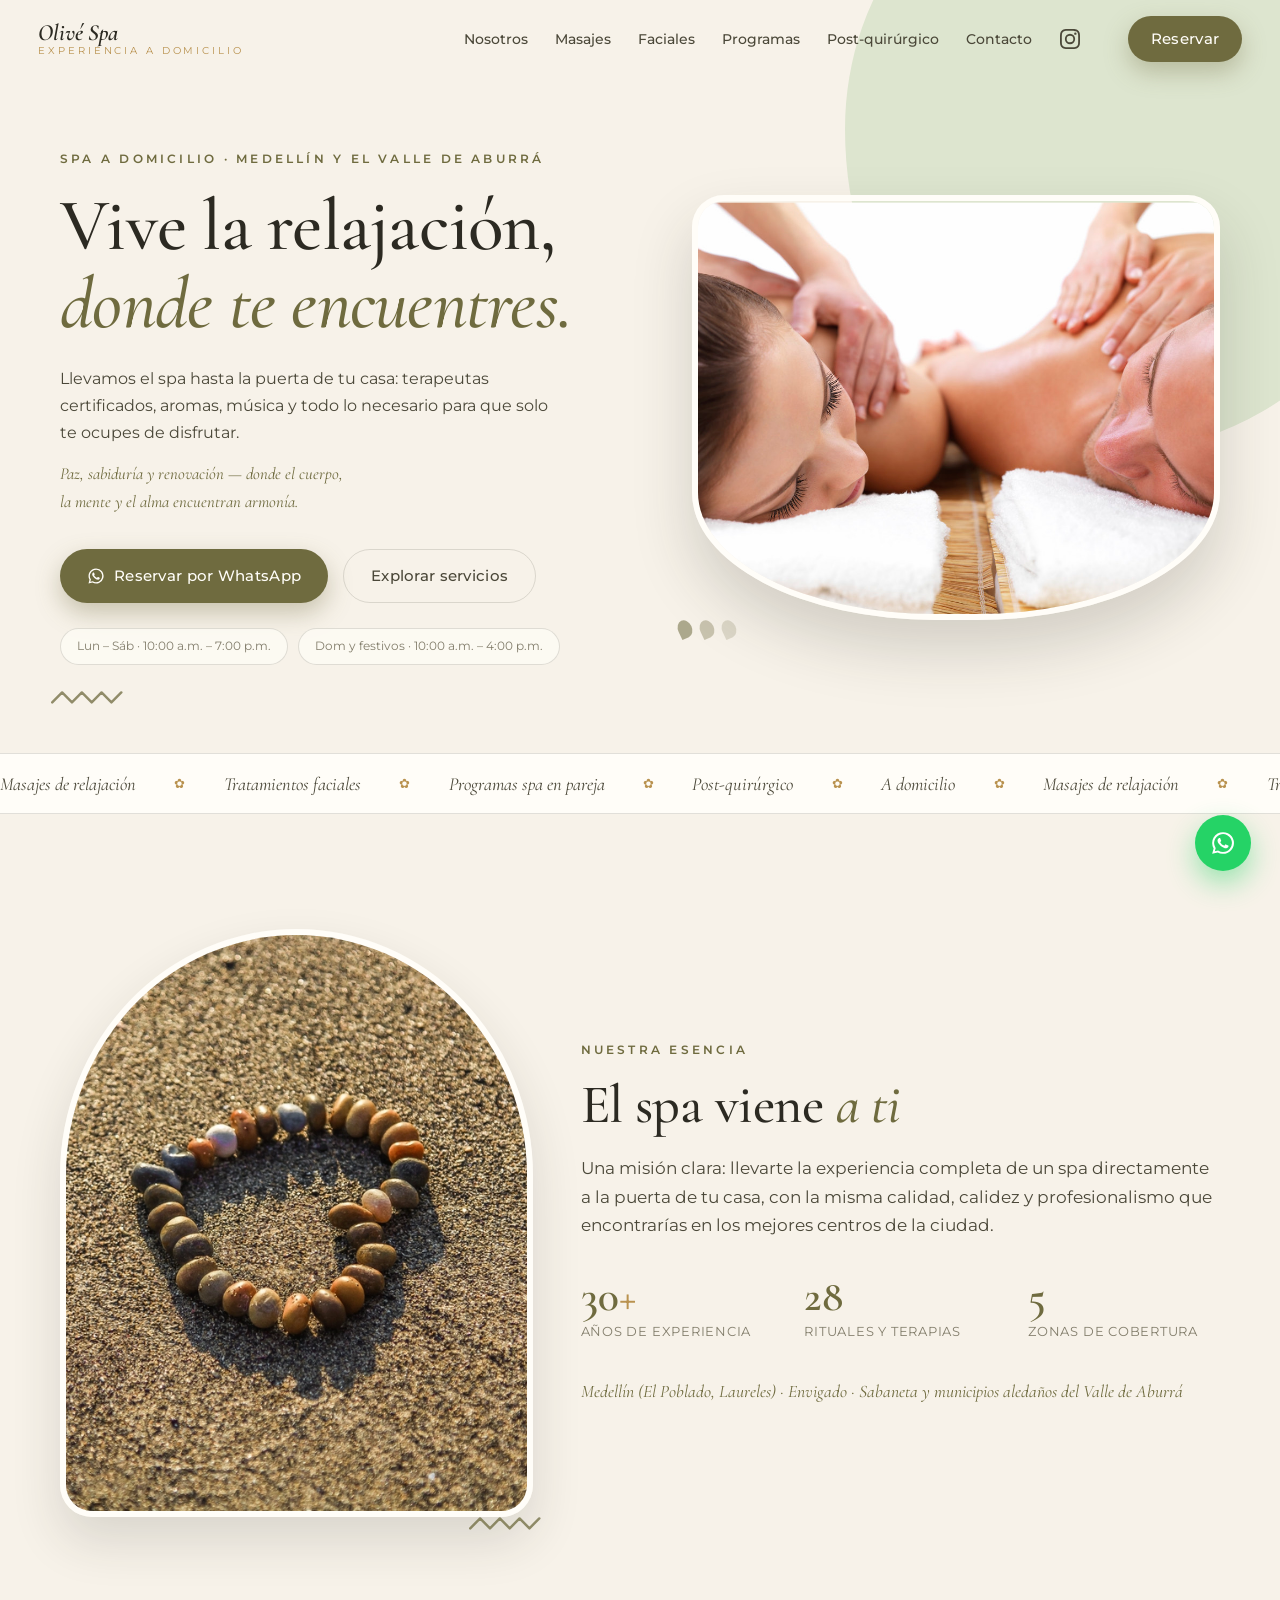
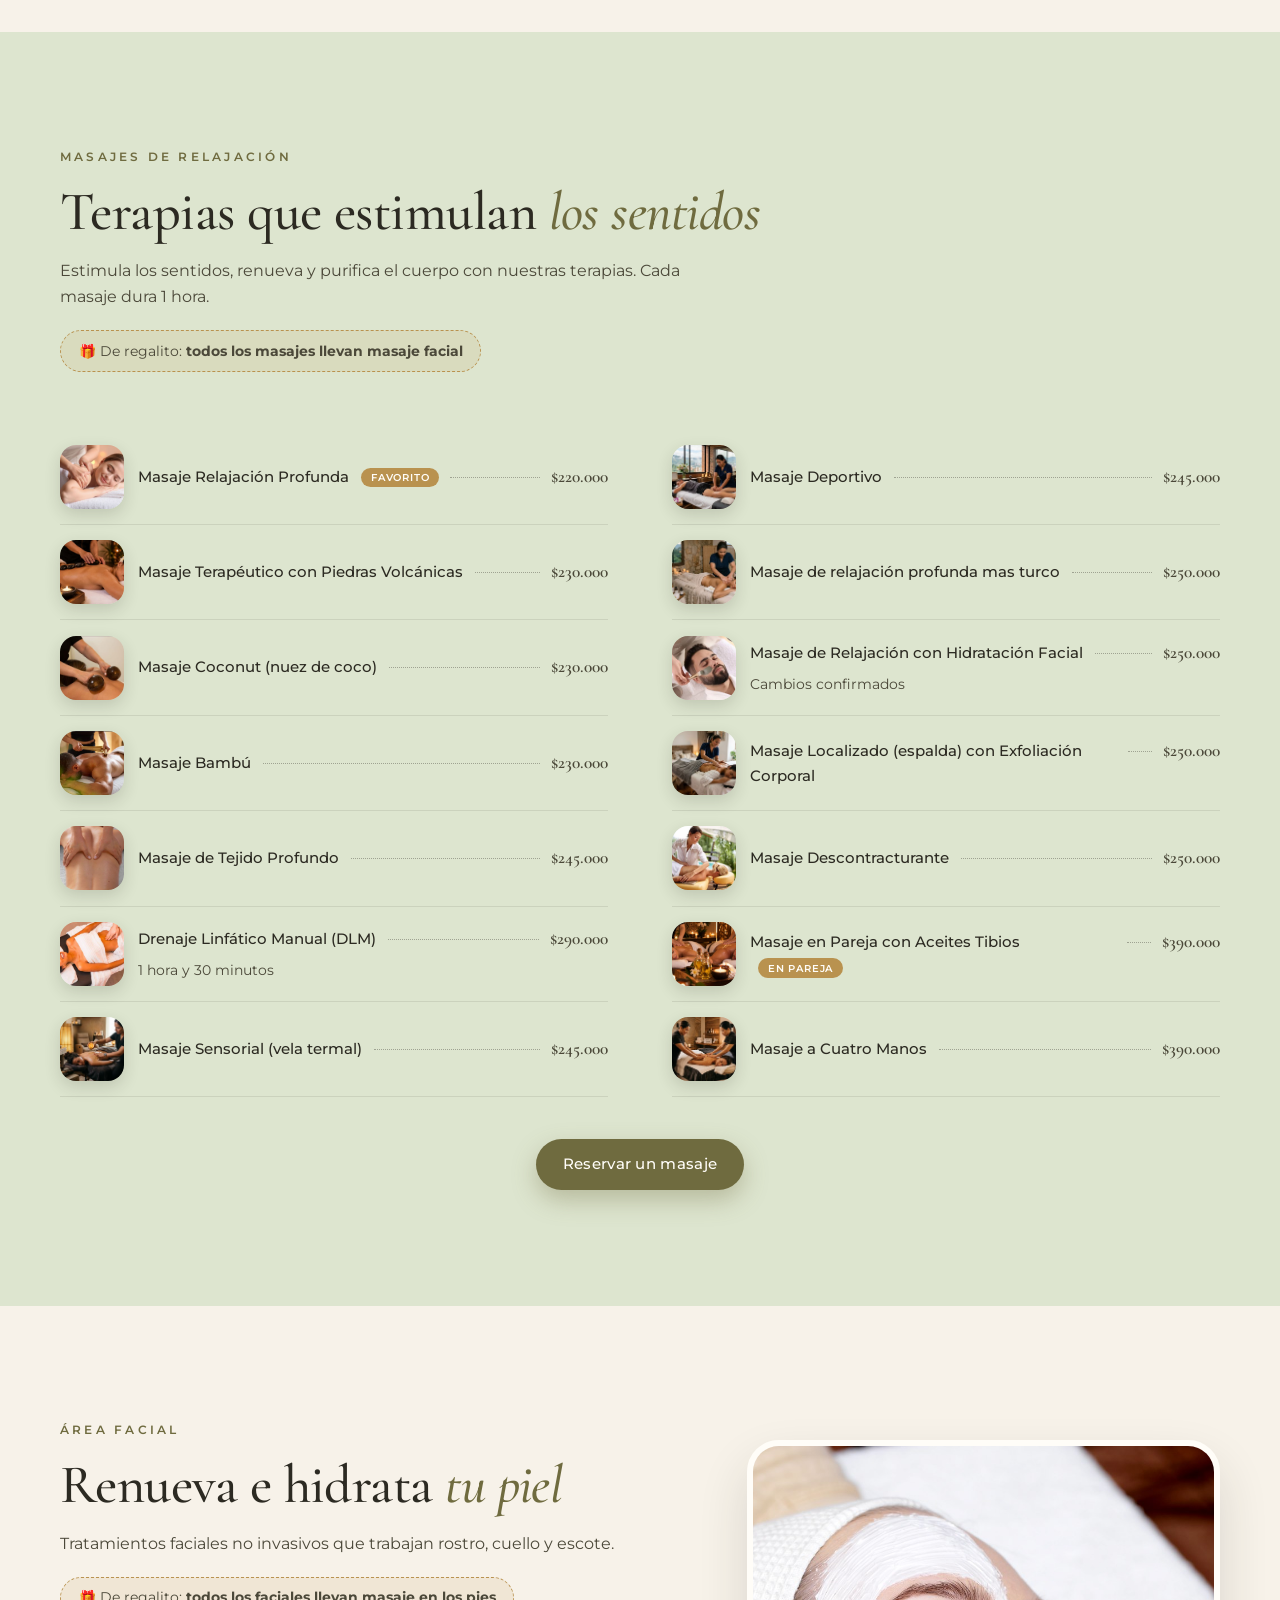
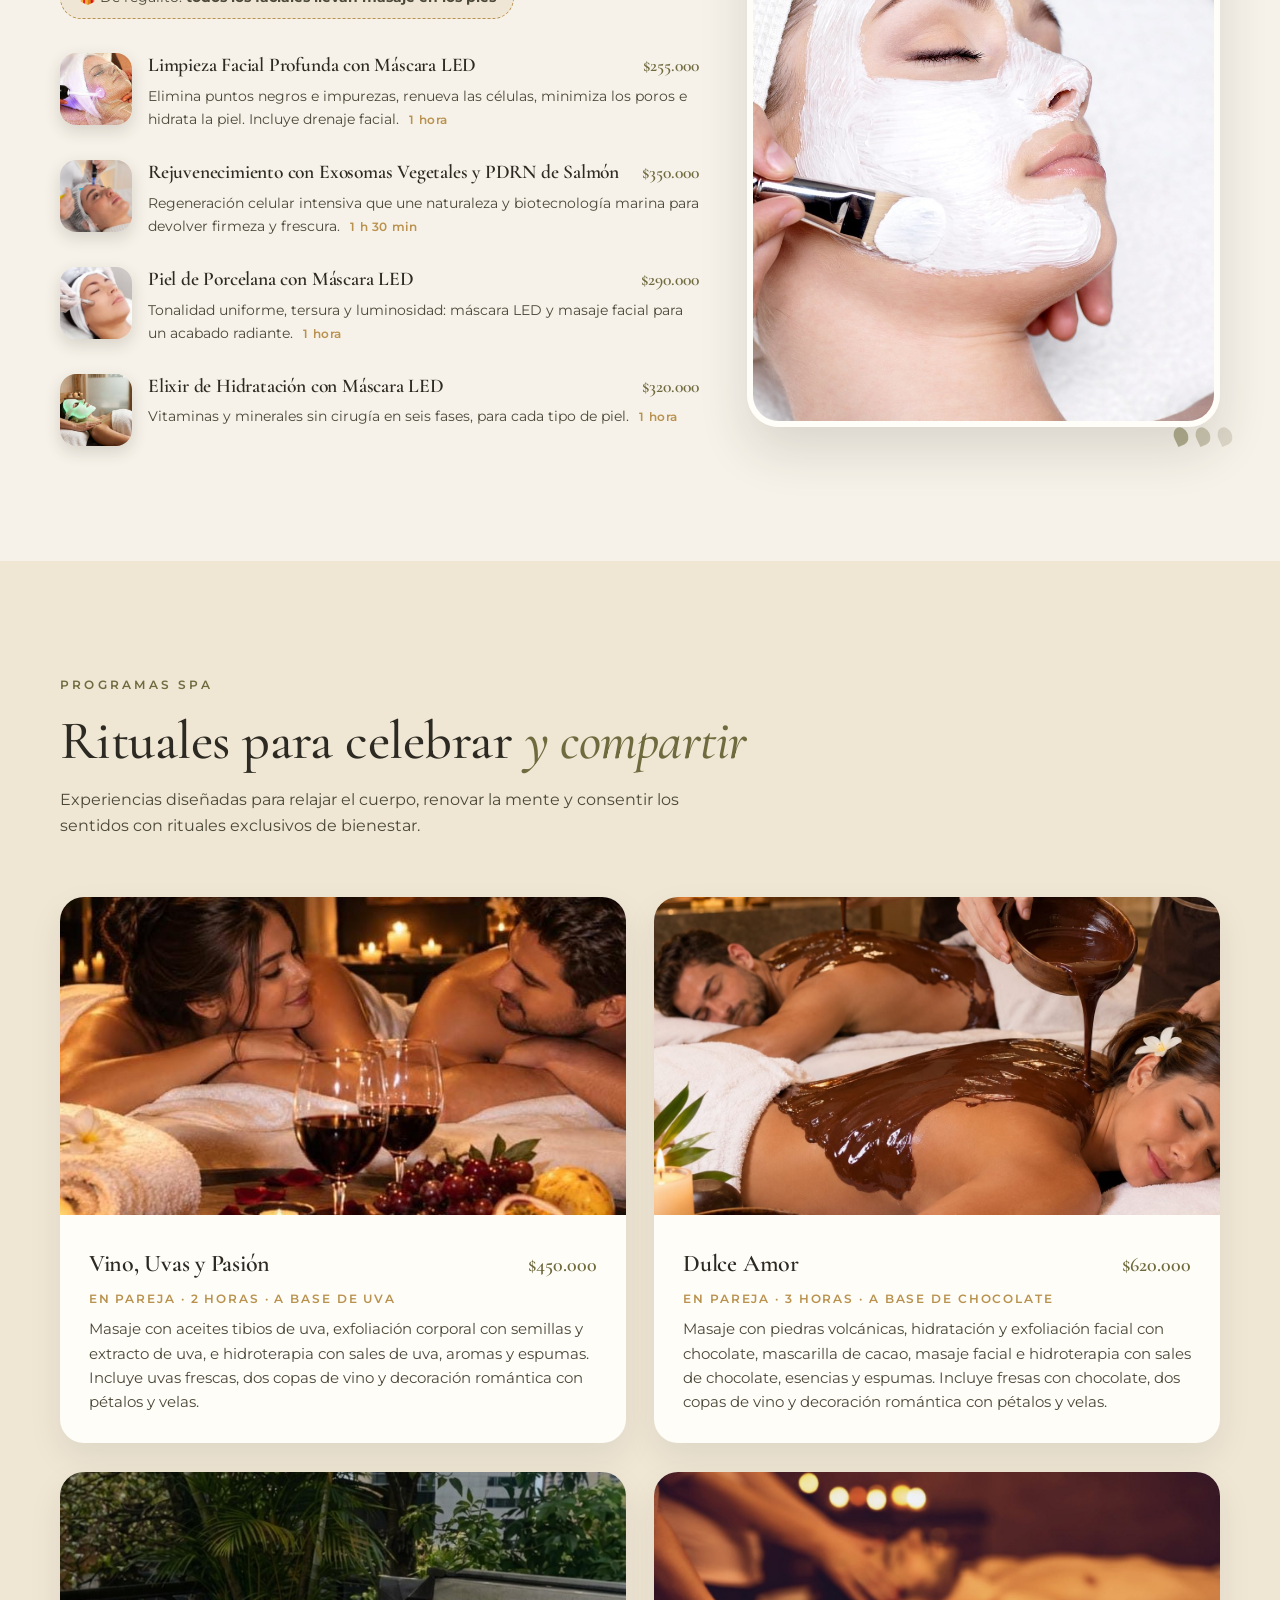
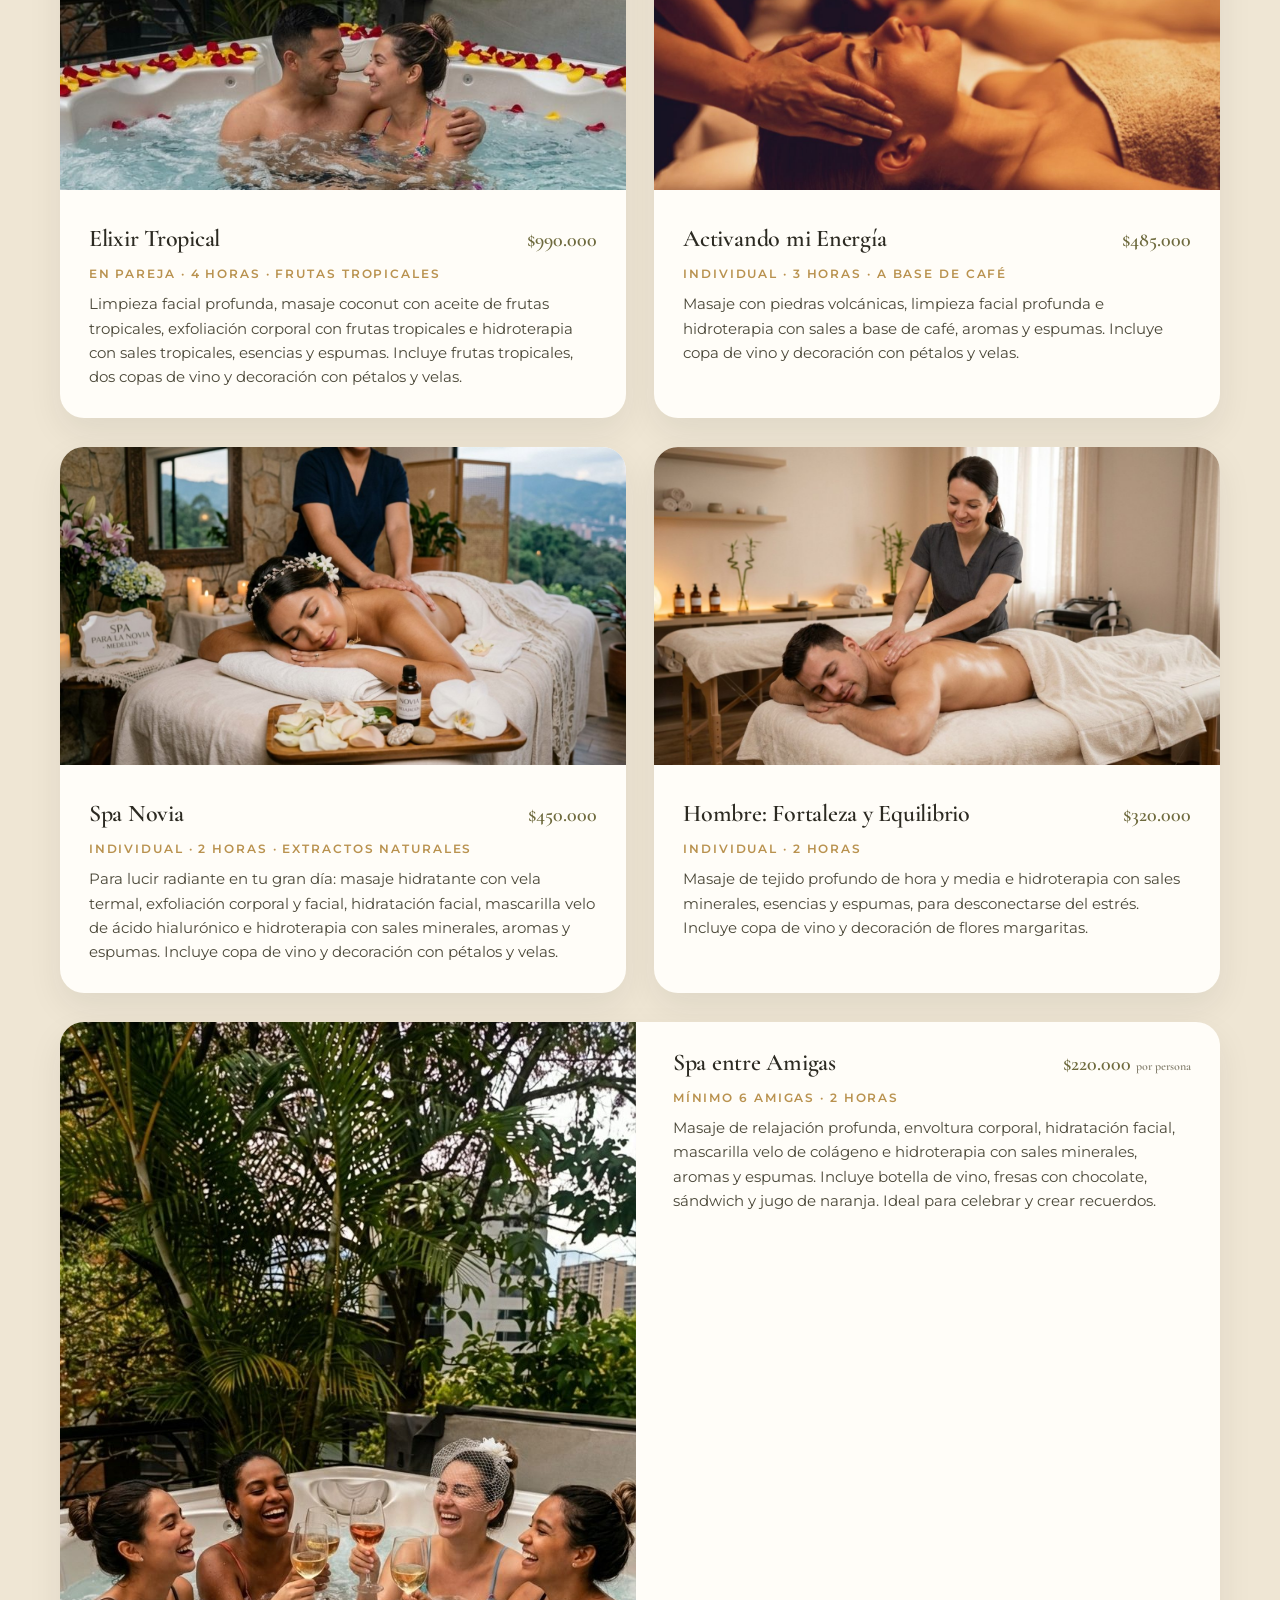
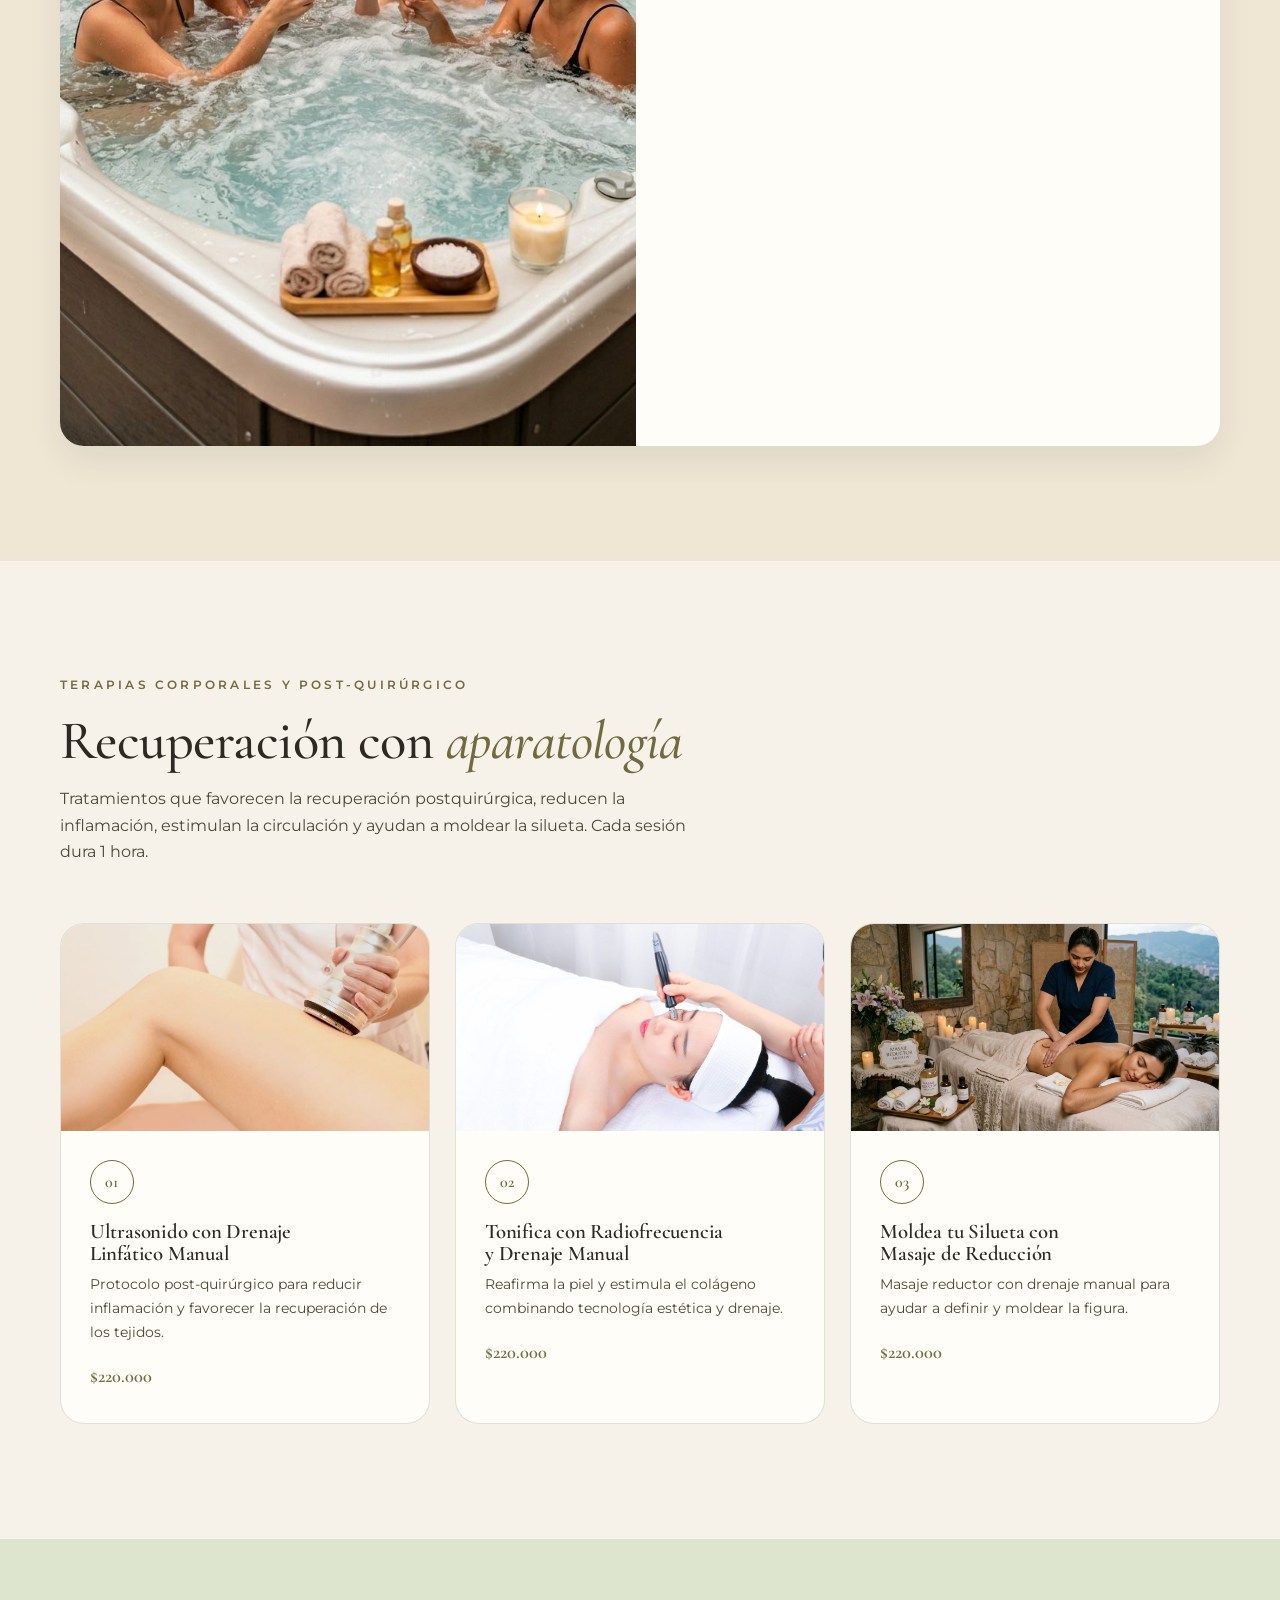
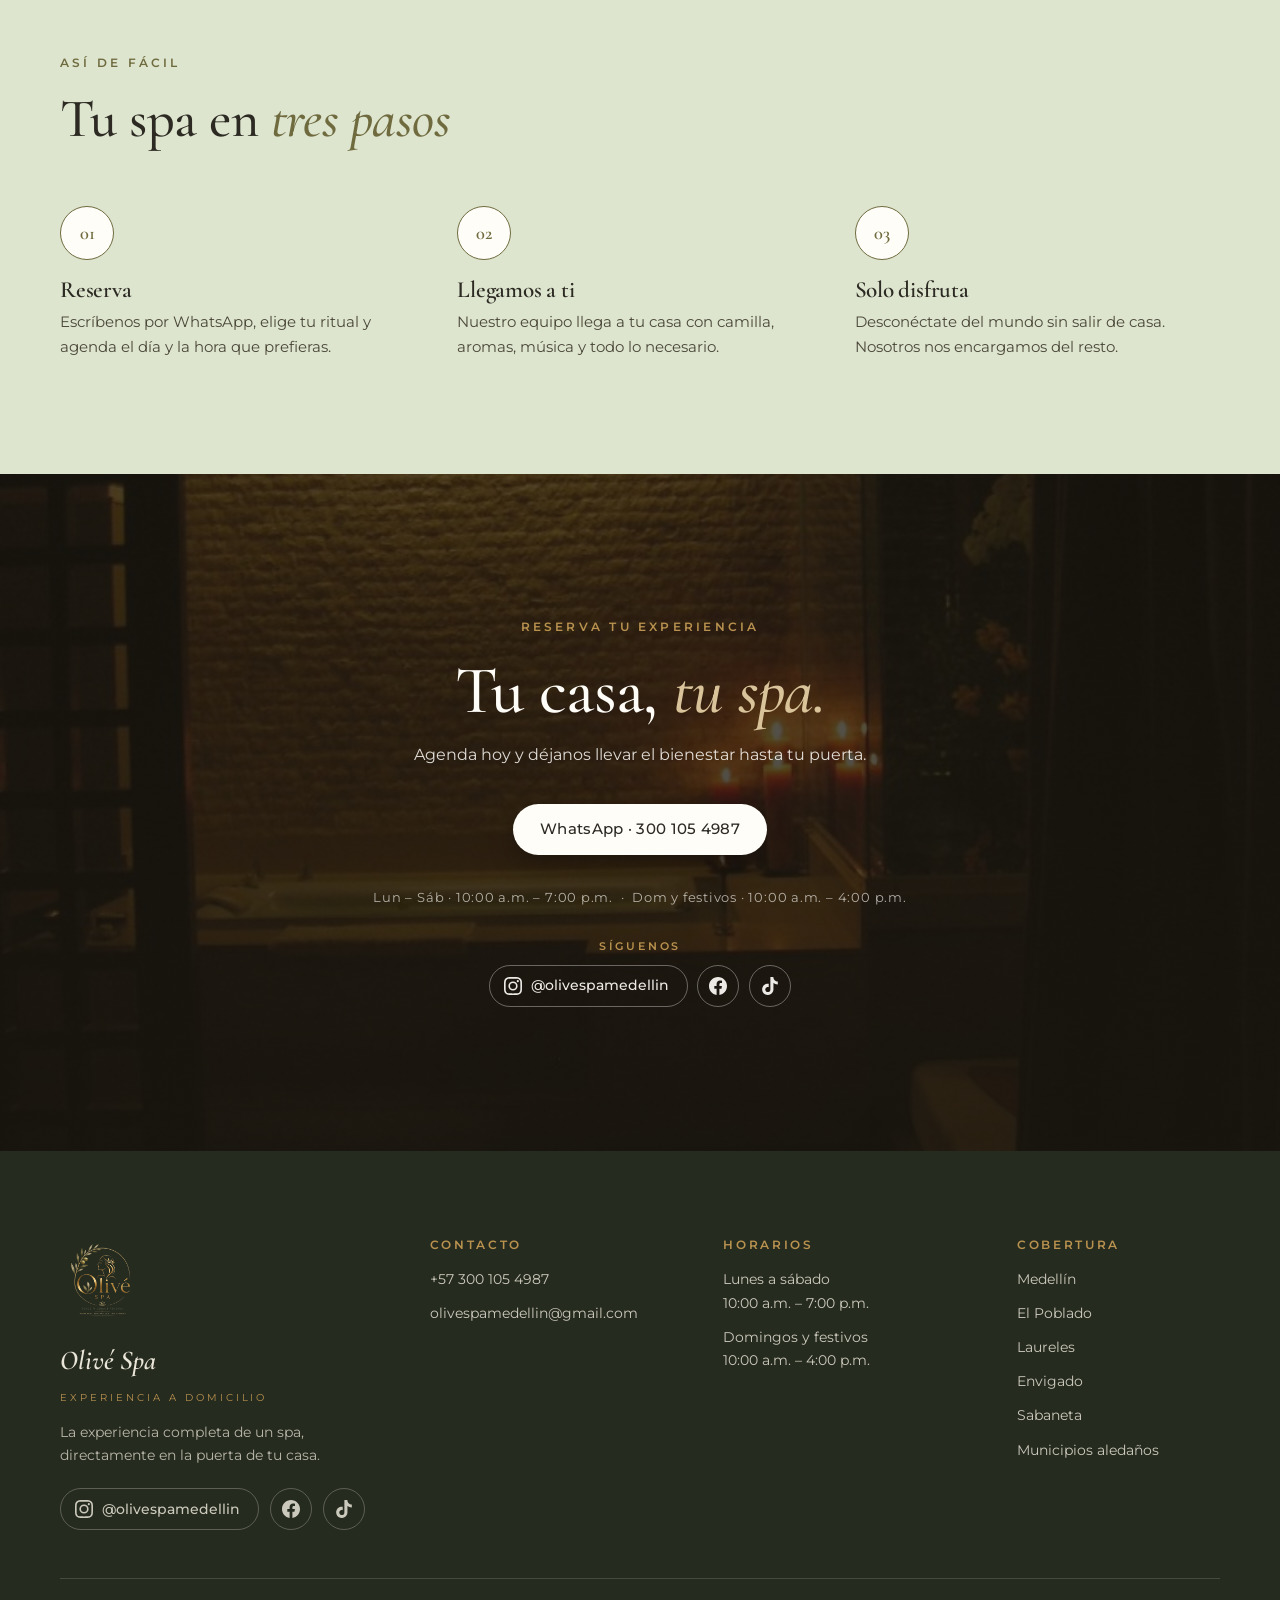
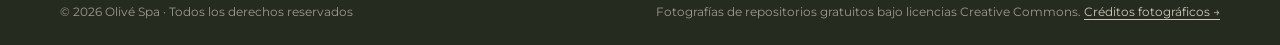
==== commit 42377a42: "Actualiza TikTok a @olivespamedellin Reemplaza el TikTok anterior (@spamedellinoficial) en el cierre" ====
--- a/index.html
+++ b/index.html
@@ -340,7 +340,7 @@
           <p class="cta-redes-titulo">Síguenos</p>
           <a class="red-usuario" href="https://www.instagram.com/olivespamedellin/" target="_blank" rel="noopener" aria-label="Instagram de Olivé Spa: @olivespamedellin"><svg viewBox="0 0 24 24" width="18" height="18" aria-hidden="true"><path fill="currentColor" d="M12 2.2c3.2 0 3.6 0 4.85.07 1.17.05 1.8.25 2.23.41.56.22.96.48 1.38.9.42.42.68.82.9 1.38.16.42.36 1.06.41 2.23.06 1.26.07 1.64.07 4.85s0 3.6-.07 4.85c-.05 1.17-.25 1.8-.41 2.23-.22.56-.48.96-.9 1.38-.42.42-.82.68-1.38.9-.42.16-1.06.36-2.23.41-1.26.06-1.64.07-4.85.07s-3.6 0-4.85-.07c-1.17-.05-1.8-.25-2.23-.41a3.72 3.72 0 0 1-1.38-.9 3.72 3.72 0 0 1-.9-1.38c-.16-.42-.36-1.06-.41-2.23C2.2 15.6 2.2 15.2 2.2 12s0-3.6.07-4.85c.05-1.17.25-1.8.41-2.23.22-.56.48-.96.9-1.38.42-.42.82-.68 1.38-.9.42-.16 1.06-.36 2.23-.41C8.4 2.2 8.8 2.2 12 2.2m0-2.2C8.74 0 8.33 0 7.05.07 5.78.13 4.9.33 4.14.63a5.9 5.9 0 0 0-2.13 1.38A5.9 5.9 0 0 0 .63 4.14C.33 4.9.13 5.78.07 7.05 0 8.33 0 8.74 0 12s0 3.67.07 4.95c.06 1.27.26 2.15.56 2.91.31.79.72 1.46 1.38 2.13a5.9 5.9 0 0 0 2.13 1.38c.76.3 1.64.5 2.91.56C8.33 24 8.74 24 12 24s3.67 0 4.95-.07c1.27-.06 2.15-.26 2.91-.56a5.9 5.9 0 0 0 2.13-1.38 5.9 5.9 0 0 0 1.38-2.13c.3-.76.5-1.64.56-2.91.07-1.28.07-1.69.07-4.95s0-3.67-.07-4.95c-.06-1.27-.26-2.15-.56-2.91a5.9 5.9 0 0 0-1.38-2.13A5.9 5.9 0 0 0 19.86.63c-.76-.3-1.64-.5-2.91-.56C15.67 0 15.26 0 12 0Zm0 5.84A6.16 6.16 0 1 0 18.16 12 6.16 6.16 0 0 0 12 5.84Zm0 10.15A4 4 0 1 1 16 12a4 4 0 0 1-4 4Zm7.85-10.4a1.44 1.44 0 1 1-1.44-1.44 1.44 1.44 0 0 1 1.44 1.44Z"/></svg><span>@olivespamedellin</span></a>
           <a href="https://www.facebook.com/share/18Qb4jLNsf/" target="_blank" rel="noopener" aria-label="Facebook de Olivé Spa"><svg viewBox="0 0 24 24" width="18" height="18" aria-hidden="true"><path fill="currentColor" d="M24 12.07C24 5.4 18.63 0 12 0S0 5.4 0 12.07C0 18.1 4.39 23.09 10.13 24v-8.44H7.08v-3.49h3.05V9.41c0-3.02 1.79-4.7 4.53-4.7 1.31 0 2.68.24 2.68.24v2.97h-1.51c-1.49 0-1.95.93-1.95 1.89v2.26h3.32l-.53 3.49h-2.79V24C19.61 23.09 24 18.1 24 12.07Z"/></svg></a>
-          <a href="https://www.tiktok.com/@spamedellinoficial" target="_blank" rel="noopener" aria-label="TikTok de Olivé Spa"><svg viewBox="0 0 24 24" width="18" height="18" aria-hidden="true"><path fill="currentColor" d="M12.53.02C13.84 0 15.14.01 16.44 0c.08 1.53.63 3.09 1.75 4.17 1.12 1.11 2.7 1.62 4.24 1.79v4.03c-1.44-.05-2.89-.35-4.2-.97-.57-.26-1.1-.59-1.62-.93-.01 2.92.01 5.84-.02 8.75-.08 1.4-.54 2.79-1.35 3.94-1.31 1.92-3.58 3.17-5.91 3.21-1.43.08-2.86-.31-4.08-1.03-2.02-1.19-3.44-3.37-3.65-5.71-.02-.5-.03-1-.01-1.49.18-1.9 1.12-3.72 2.58-4.96 1.66-1.44 3.98-2.13 6.15-1.72.02 1.48-.04 2.96-.04 4.44-.99-.32-2.15-.23-3.02.37-.63.41-1.11 1.04-1.36 1.75-.21.51-.15 1.07-.14 1.61.24 1.64 1.82 3.02 3.5 2.87 1.12-.01 2.19-.66 2.77-1.61.19-.33.4-.67.41-1.06.1-1.79.06-3.57.07-5.36.01-4.03-.01-8.05.02-12.07z"/></svg></a>
+          <a href="https://www.tiktok.com/@olivespamedellin" target="_blank" rel="noopener" aria-label="TikTok de Olivé Spa"><svg viewBox="0 0 24 24" width="18" height="18" aria-hidden="true"><path fill="currentColor" d="M12.53.02C13.84 0 15.14.01 16.44 0c.08 1.53.63 3.09 1.75 4.17 1.12 1.11 2.7 1.62 4.24 1.79v4.03c-1.44-.05-2.89-.35-4.2-.97-.57-.26-1.1-.59-1.62-.93-.01 2.92.01 5.84-.02 8.75-.08 1.4-.54 2.79-1.35 3.94-1.31 1.92-3.58 3.17-5.91 3.21-1.43.08-2.86-.31-4.08-1.03-2.02-1.19-3.44-3.37-3.65-5.71-.02-.5-.03-1-.01-1.49.18-1.9 1.12-3.72 2.58-4.96 1.66-1.44 3.98-2.13 6.15-1.72.02 1.48-.04 2.96-.04 4.44-.99-.32-2.15-.23-3.02.37-.63.41-1.11 1.04-1.36 1.75-.21.51-.15 1.07-.14 1.61.24 1.64 1.82 3.02 3.5 2.87 1.12-.01 2.19-.66 2.77-1.61.19-.33.4-.67.41-1.06.1-1.79.06-3.57.07-5.36.01-4.03-.01-8.05.02-12.07z"/></svg></a>
         </div>
       </div>
     </section>
@@ -357,7 +357,7 @@
         <div class="footer-social">
           <a class="red-usuario" href="https://www.instagram.com/olivespamedellin/" target="_blank" rel="noopener" aria-label="Instagram de Olivé Spa: @olivespamedellin"><svg viewBox="0 0 24 24" width="18" height="18" aria-hidden="true"><path fill="currentColor" d="M12 2.2c3.2 0 3.6 0 4.85.07 1.17.05 1.8.25 2.23.41.56.22.96.48 1.38.9.42.42.68.82.9 1.38.16.42.36 1.06.41 2.23.06 1.26.07 1.64.07 4.85s0 3.6-.07 4.85c-.05 1.17-.25 1.8-.41 2.23-.22.56-.48.96-.9 1.38-.42.42-.82.68-1.38.9-.42.16-1.06.36-2.23.41-1.26.06-1.64.07-4.85.07s-3.6 0-4.85-.07c-1.17-.05-1.8-.25-2.23-.41a3.72 3.72 0 0 1-1.38-.9 3.72 3.72 0 0 1-.9-1.38c-.16-.42-.36-1.06-.41-2.23C2.2 15.6 2.2 15.2 2.2 12s0-3.6.07-4.85c.05-1.17.25-1.8.41-2.23.22-.56.48-.96.9-1.38.42-.42.82-.68 1.38-.9.42-.16 1.06-.36 2.23-.41C8.4 2.2 8.8 2.2 12 2.2m0-2.2C8.74 0 8.33 0 7.05.07 5.78.13 4.9.33 4.14.63a5.9 5.9 0 0 0-2.13 1.38A5.9 5.9 0 0 0 .63 4.14C.33 4.9.13 5.78.07 7.05 0 8.33 0 8.74 0 12s0 3.67.07 4.95c.06 1.27.26 2.15.56 2.91.31.79.72 1.46 1.38 2.13a5.9 5.9 0 0 0 2.13 1.38c.76.3 1.64.5 2.91.56C8.33 24 8.74 24 12 24s3.67 0 4.95-.07c1.27-.06 2.15-.26 2.91-.56a5.9 5.9 0 0 0 2.13-1.38 5.9 5.9 0 0 0 1.38-2.13c.3-.76.5-1.64.56-2.91.07-1.28.07-1.69.07-4.95s0-3.67-.07-4.95c-.06-1.27-.26-2.15-.56-2.91a5.9 5.9 0 0 0-1.38-2.13A5.9 5.9 0 0 0 19.86.63c-.76-.3-1.64-.5-2.91-.56C15.67 0 15.26 0 12 0Zm0 5.84A6.16 6.16 0 1 0 18.16 12 6.16 6.16 0 0 0 12 5.84Zm0 10.15A4 4 0 1 1 16 12a4 4 0 0 1-4 4Zm7.85-10.4a1.44 1.44 0 1 1-1.44-1.44 1.44 1.44 0 0 1 1.44 1.44Z"/></svg><span>@olivespamedellin</span></a>
           <a href="https://www.facebook.com/share/18Qb4jLNsf/" target="_blank" rel="noopener" aria-label="Facebook de Olivé Spa"><svg viewBox="0 0 24 24" width="18" height="18" aria-hidden="true"><path fill="currentColor" d="M24 12.07C24 5.4 18.63 0 12 0S0 5.4 0 12.07C0 18.1 4.39 23.09 10.13 24v-8.44H7.08v-3.49h3.05V9.41c0-3.02 1.79-4.7 4.53-4.7 1.31 0 2.68.24 2.68.24v2.97h-1.51c-1.49 0-1.95.93-1.95 1.89v2.26h3.32l-.53 3.49h-2.79V24C19.61 23.09 24 18.1 24 12.07Z"/></svg></a>
-          <a href="https://www.tiktok.com/@spamedellinoficial" target="_blank" rel="noopener" aria-label="TikTok de Olivé Spa"><svg viewBox="0 0 24 24" width="18" height="18" aria-hidden="true"><path fill="currentColor" d="M12.53.02C13.84 0 15.14.01 16.44 0c.08 1.53.63 3.09 1.75 4.17 1.12 1.11 2.7 1.62 4.24 1.79v4.03c-1.44-.05-2.89-.35-4.2-.97-.57-.26-1.1-.59-1.62-.93-.01 2.92.01 5.84-.02 8.75-.08 1.4-.54 2.79-1.35 3.94-1.31 1.92-3.58 3.17-5.91 3.21-1.43.08-2.86-.31-4.08-1.03-2.02-1.19-3.44-3.37-3.65-5.71-.02-.5-.03-1-.01-1.49.18-1.9 1.12-3.72 2.58-4.96 1.66-1.44 3.98-2.13 6.15-1.72.02 1.48-.04 2.96-.04 4.44-.99-.32-2.15-.23-3.02.37-.63.41-1.11 1.04-1.36 1.75-.21.51-.15 1.07-.14 1.61.24 1.64 1.82 3.02 3.5 2.87 1.12-.01 2.19-.66 2.77-1.61.19-.33.4-.67.41-1.06.1-1.79.06-3.57.07-5.36.01-4.03-.01-8.05.02-12.07z"/></svg></a>
+          <a href="https://www.tiktok.com/@olivespamedellin" target="_blank" rel="noopener" aria-label="TikTok de Olivé Spa"><svg viewBox="0 0 24 24" width="18" height="18" aria-hidden="true"><path fill="currentColor" d="M12.53.02C13.84 0 15.14.01 16.44 0c.08 1.53.63 3.09 1.75 4.17 1.12 1.11 2.7 1.62 4.24 1.79v4.03c-1.44-.05-2.89-.35-4.2-.97-.57-.26-1.1-.59-1.62-.93-.01 2.92.01 5.84-.02 8.75-.08 1.4-.54 2.79-1.35 3.94-1.31 1.92-3.58 3.17-5.91 3.21-1.43.08-2.86-.31-4.08-1.03-2.02-1.19-3.44-3.37-3.65-5.71-.02-.5-.03-1-.01-1.49.18-1.9 1.12-3.72 2.58-4.96 1.66-1.44 3.98-2.13 6.15-1.72.02 1.48-.04 2.96-.04 4.44-.99-.32-2.15-.23-3.02.37-.63.41-1.11 1.04-1.36 1.75-.21.51-.15 1.07-.14 1.61.24 1.64 1.82 3.02 3.5 2.87 1.12-.01 2.19-.66 2.77-1.61.19-.33.4-.67.41-1.06.1-1.79.06-3.57.07-5.36.01-4.03-.01-8.05.02-12.07z"/></svg></a>
         </div>
       </div>
       <div class="footer-col">
